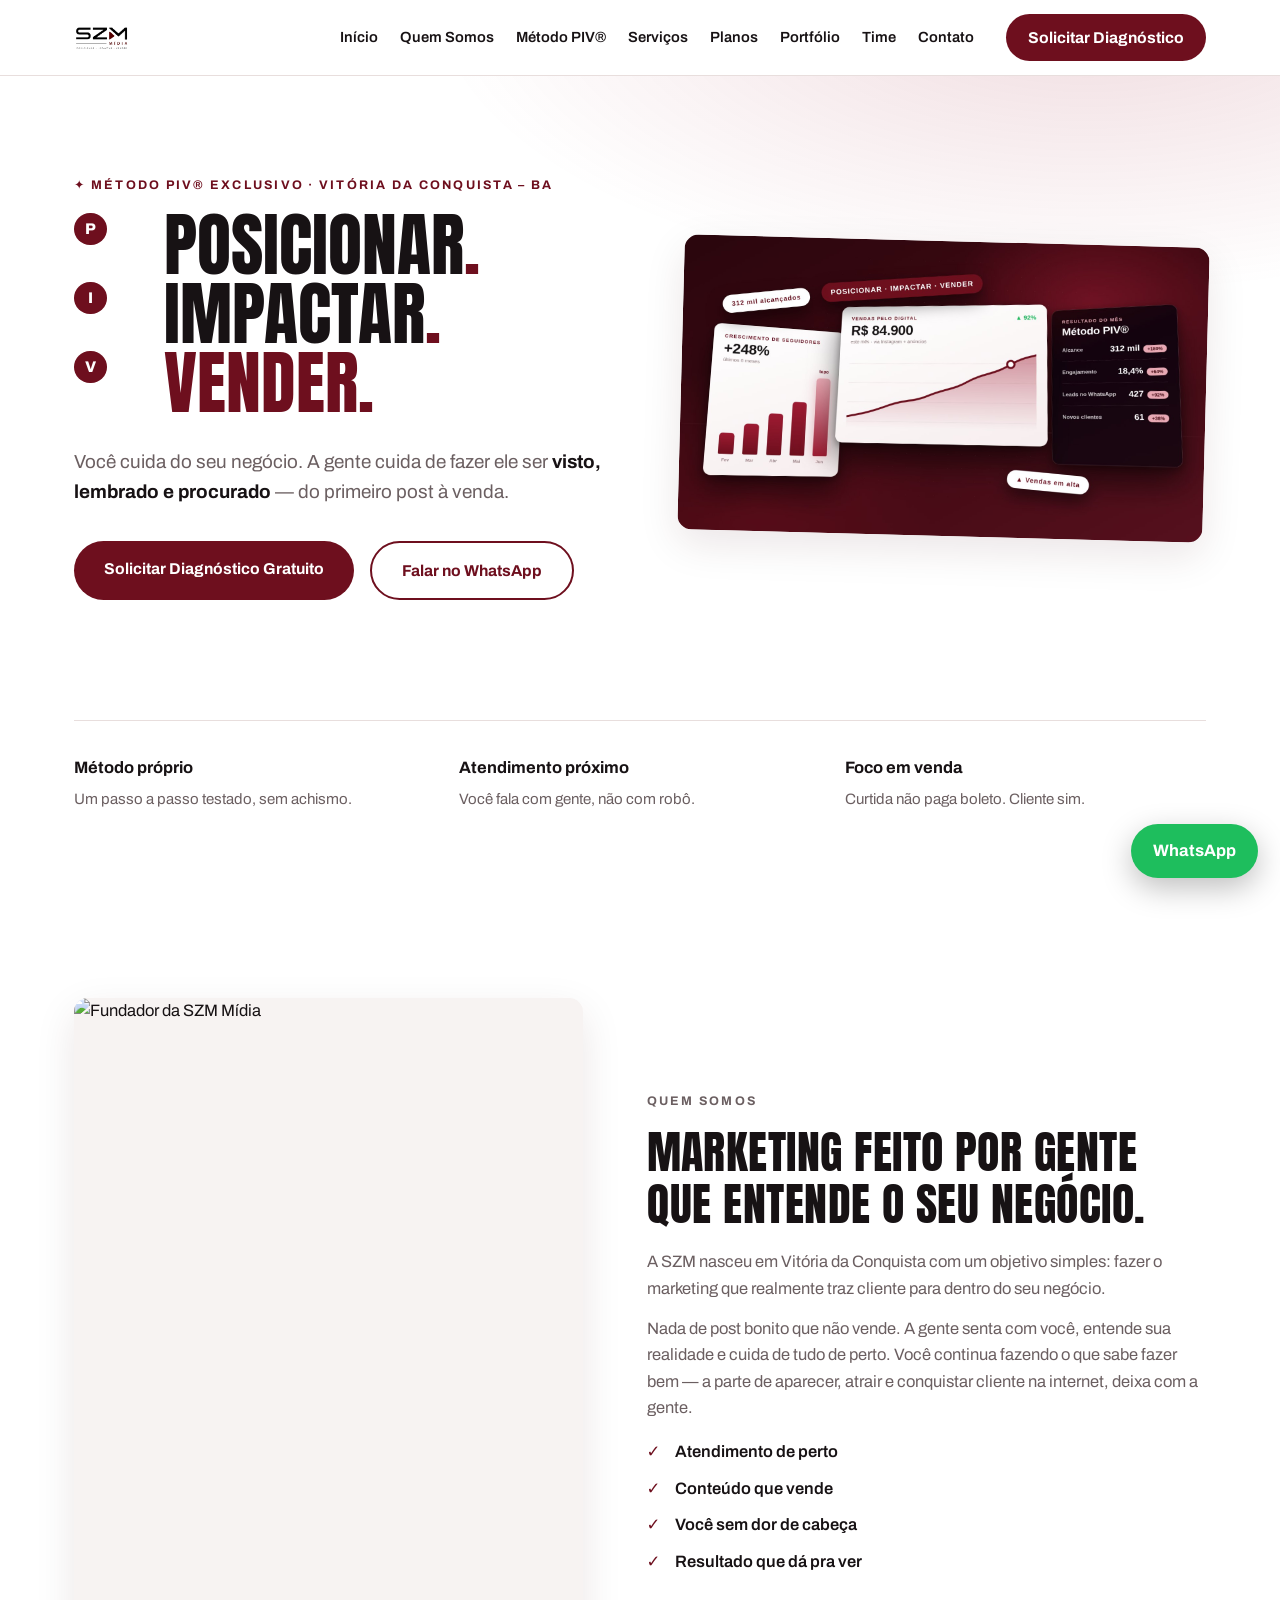
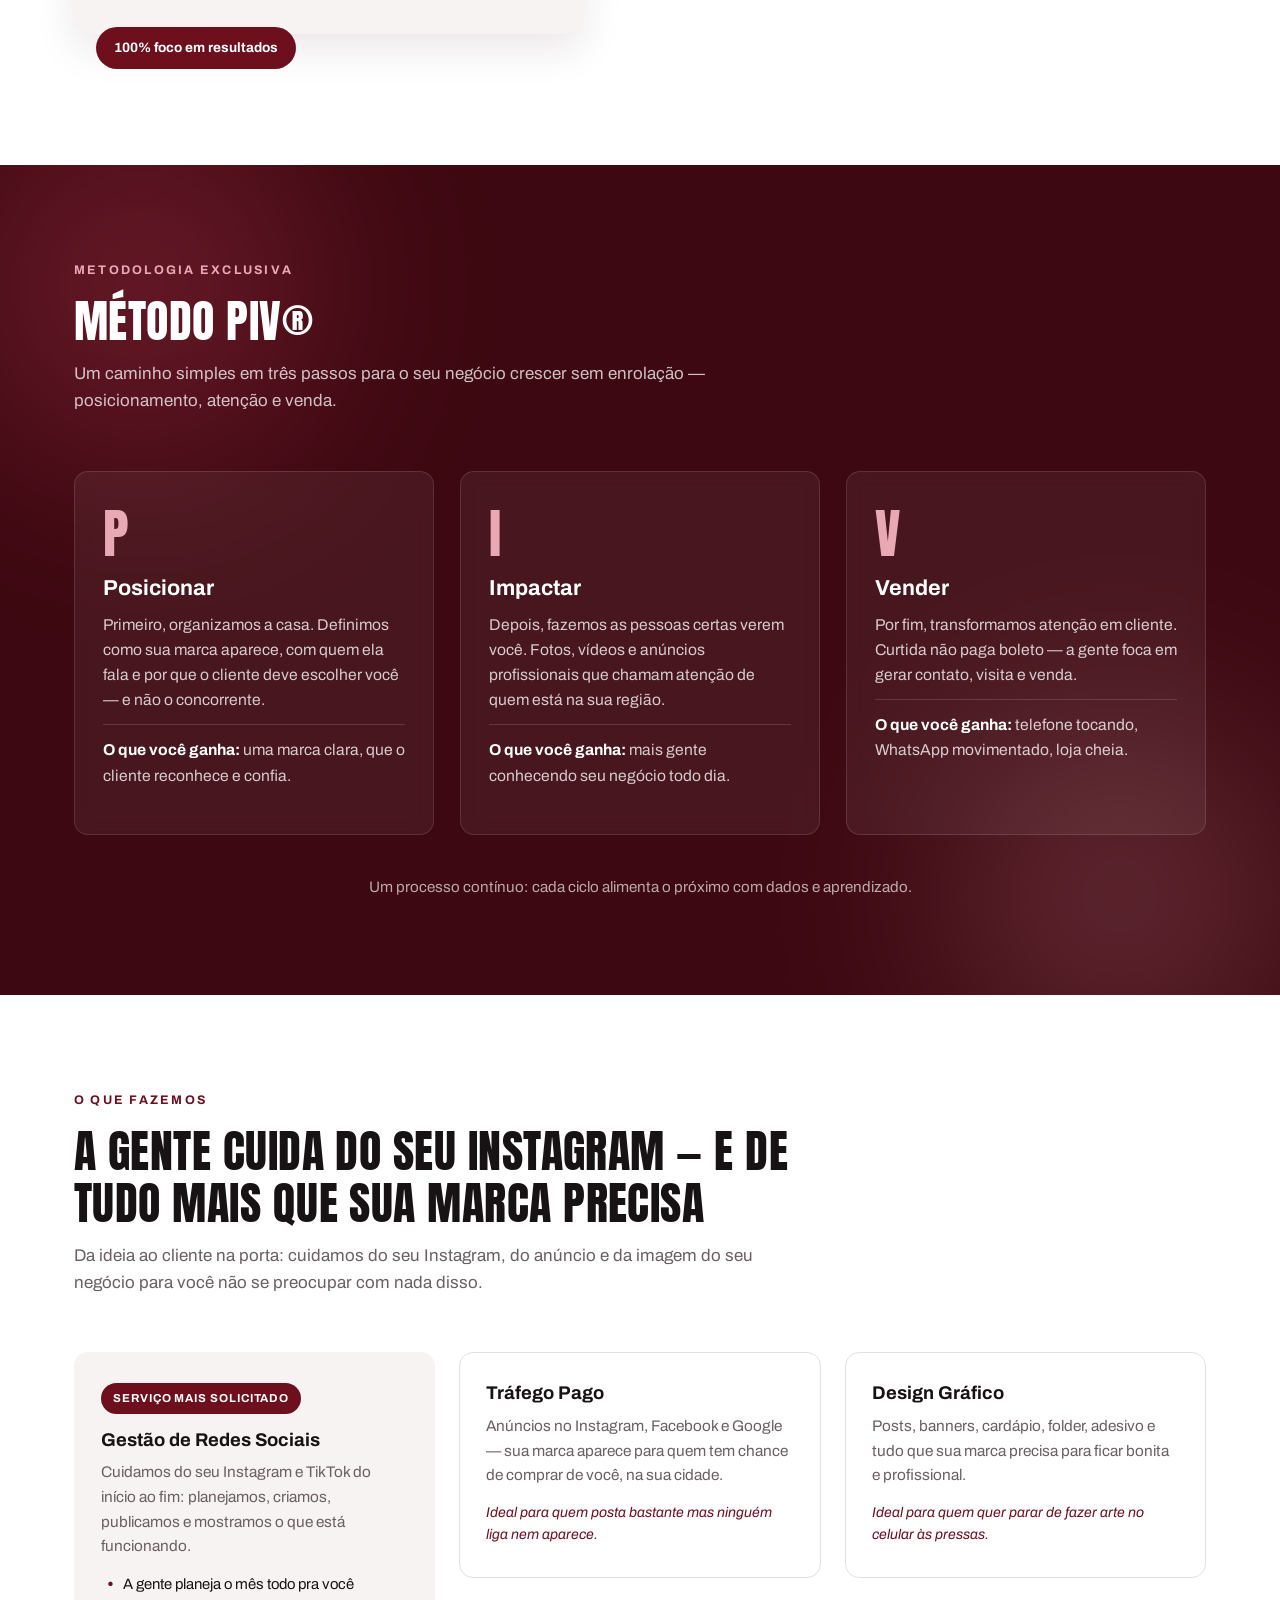
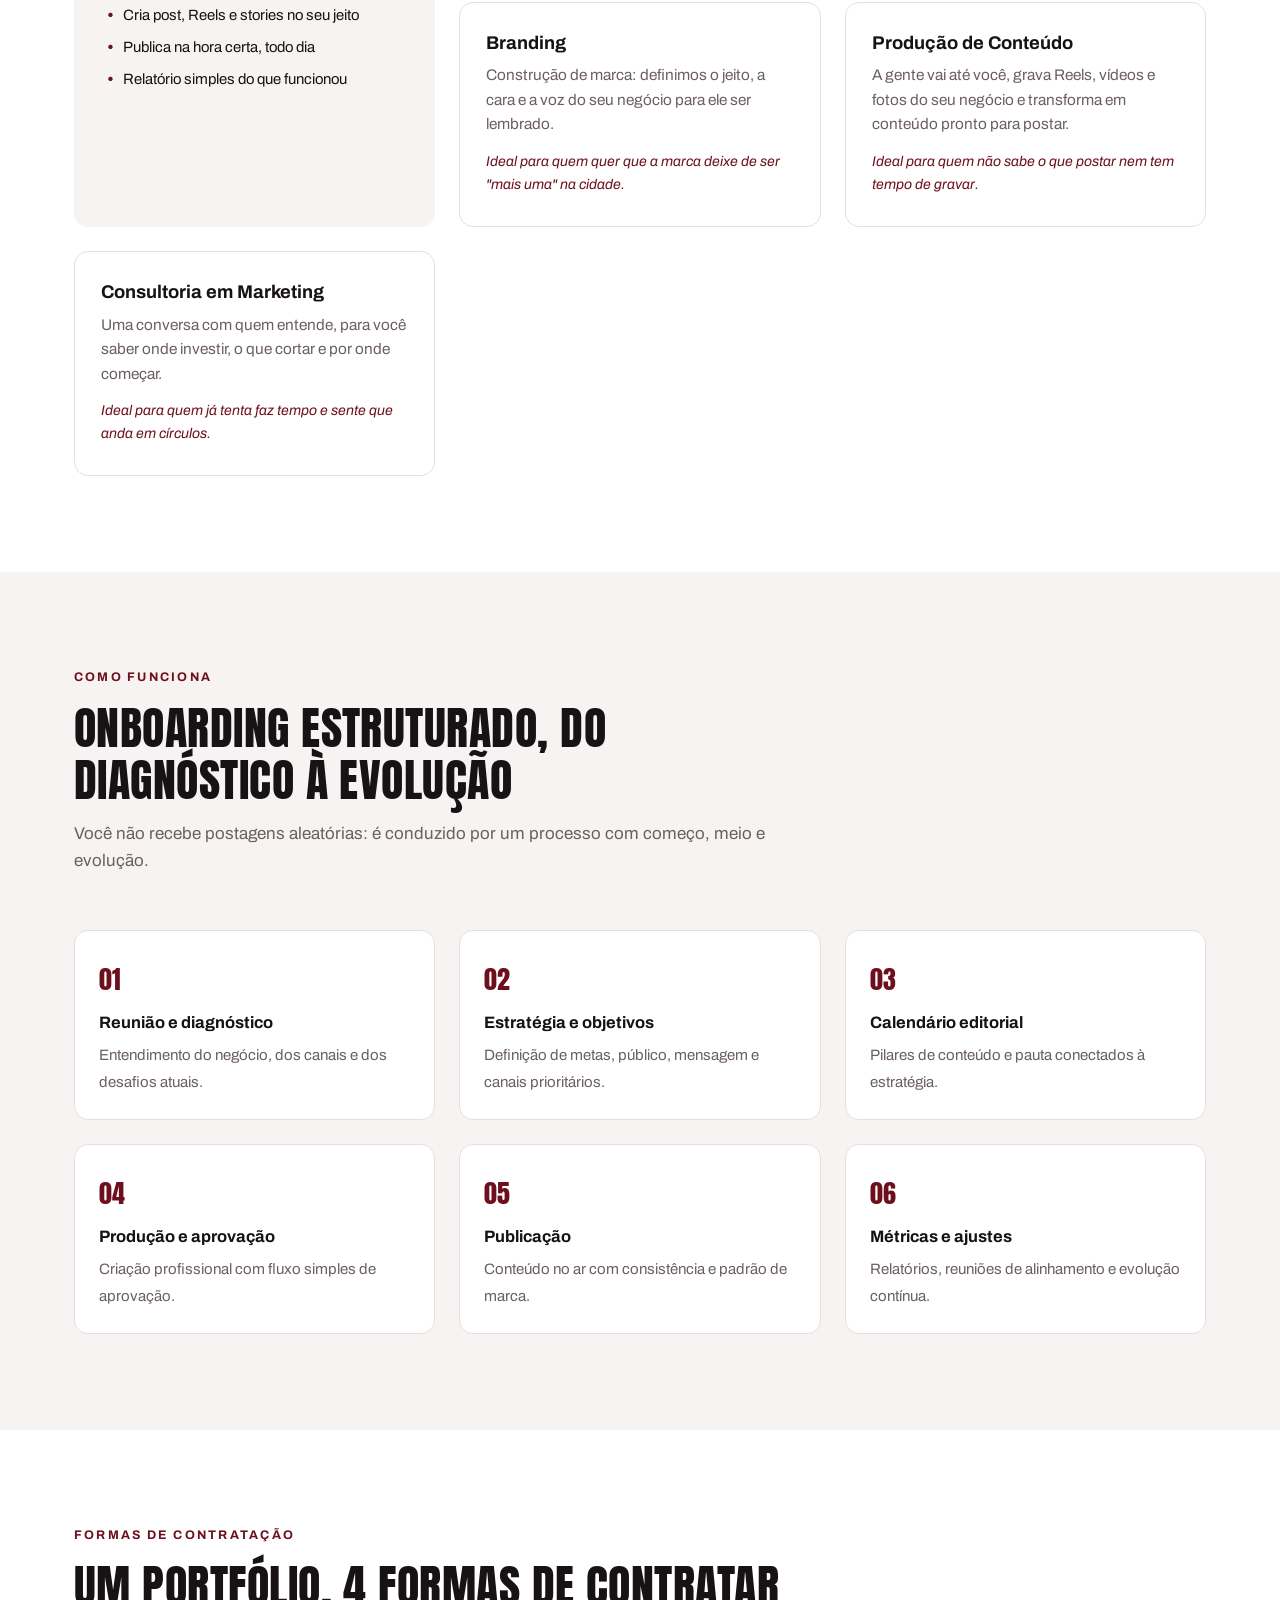
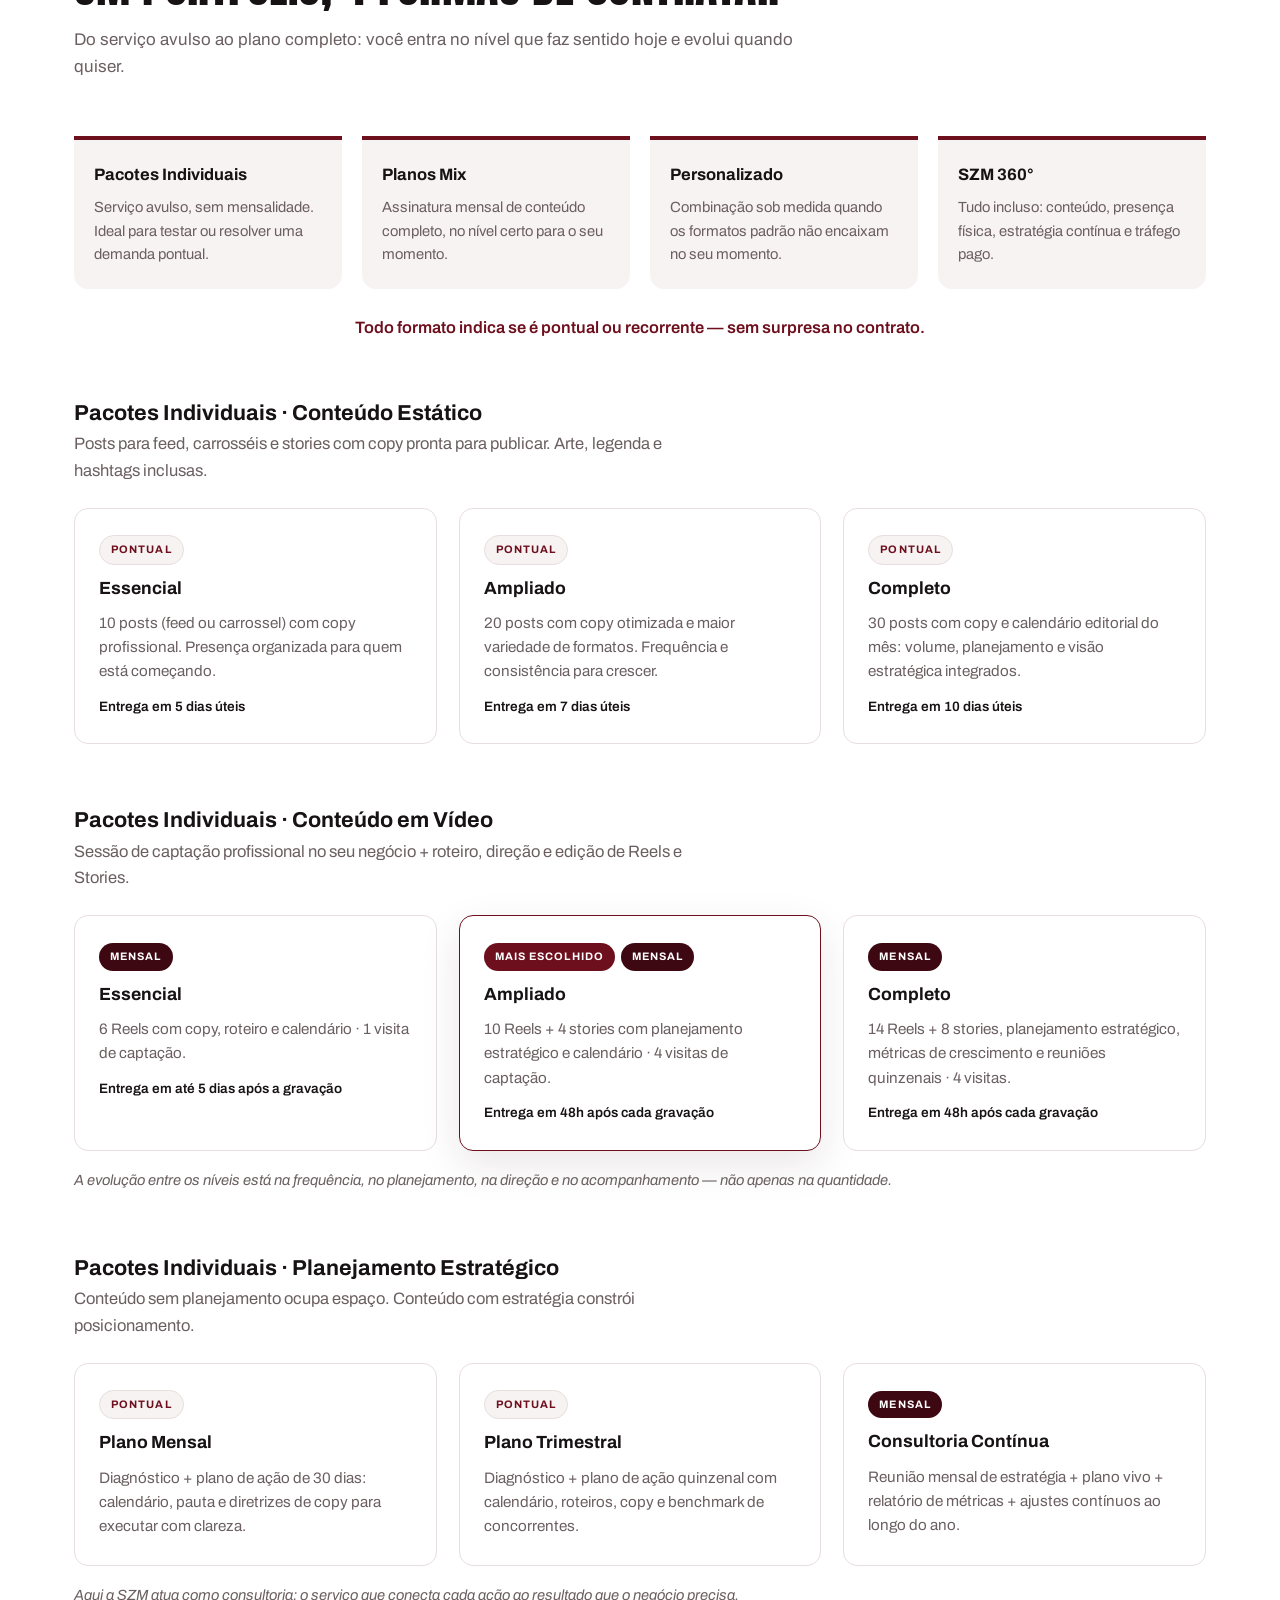
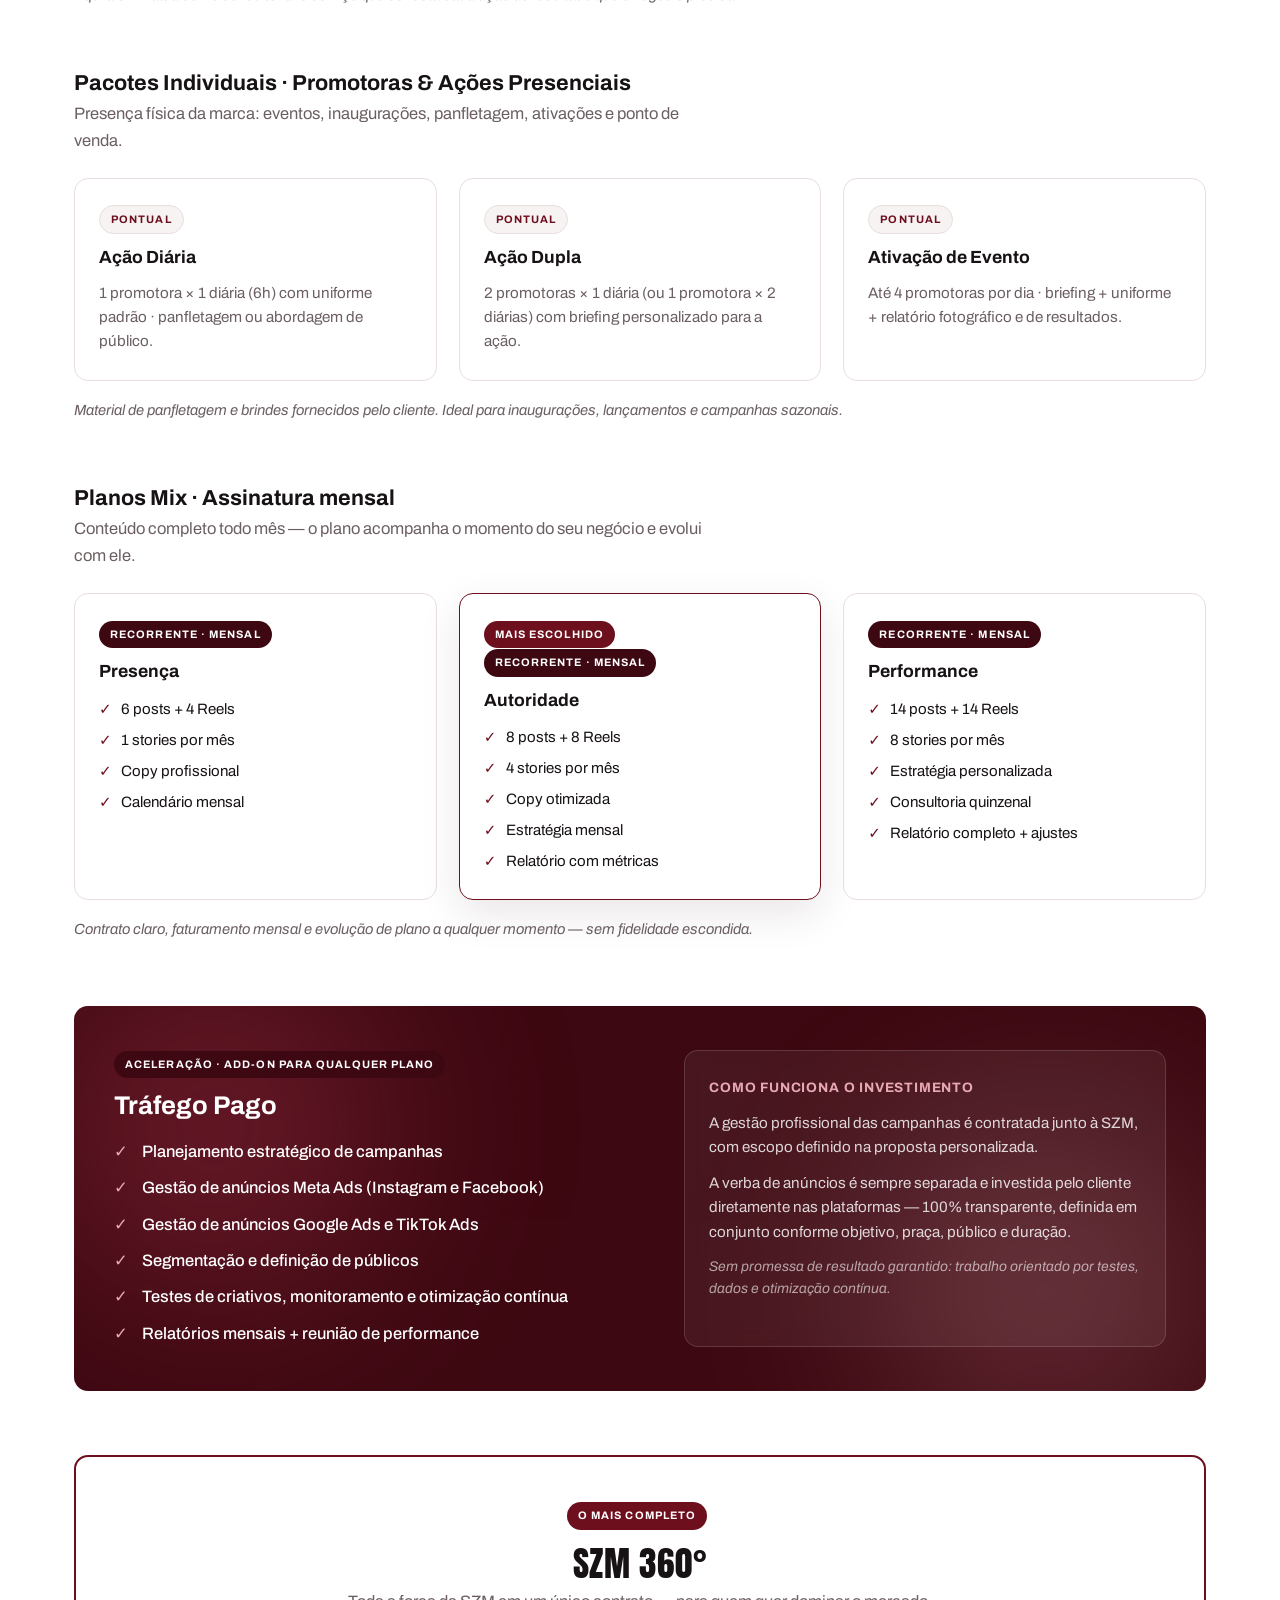
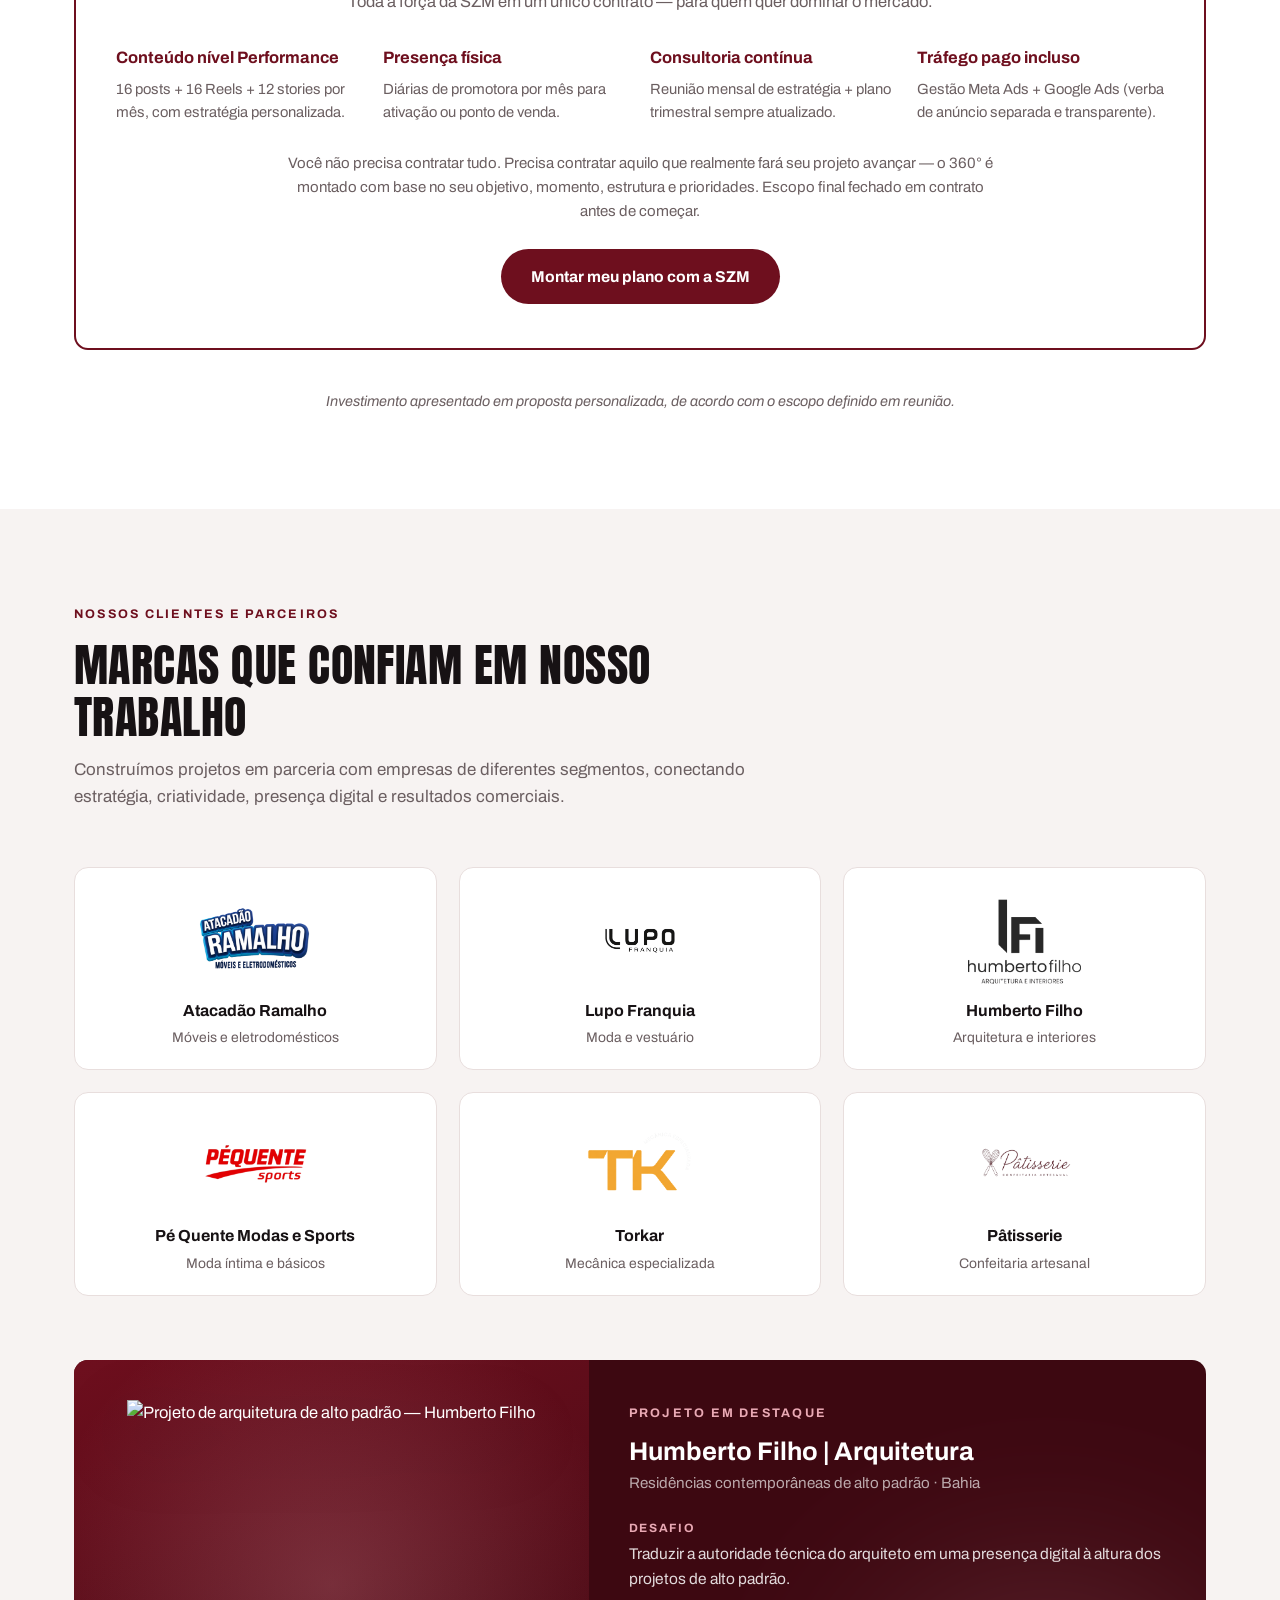
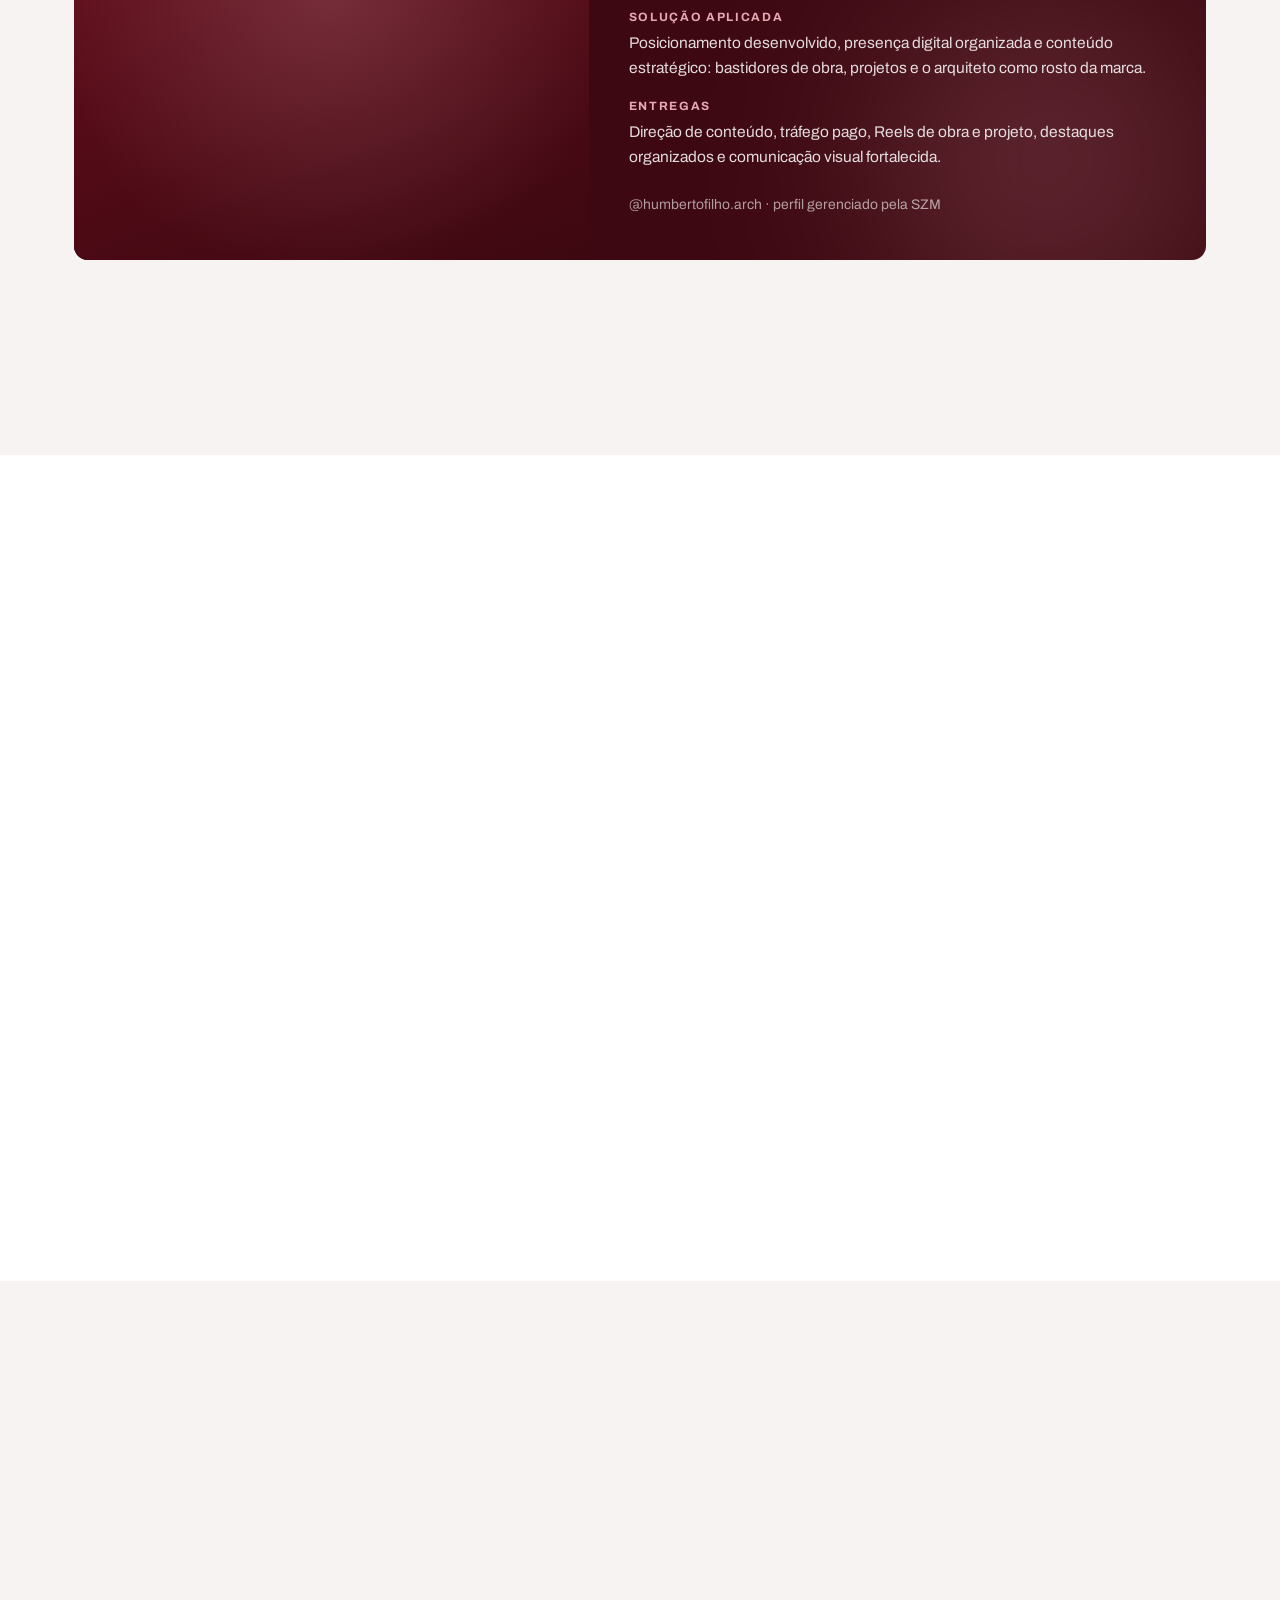
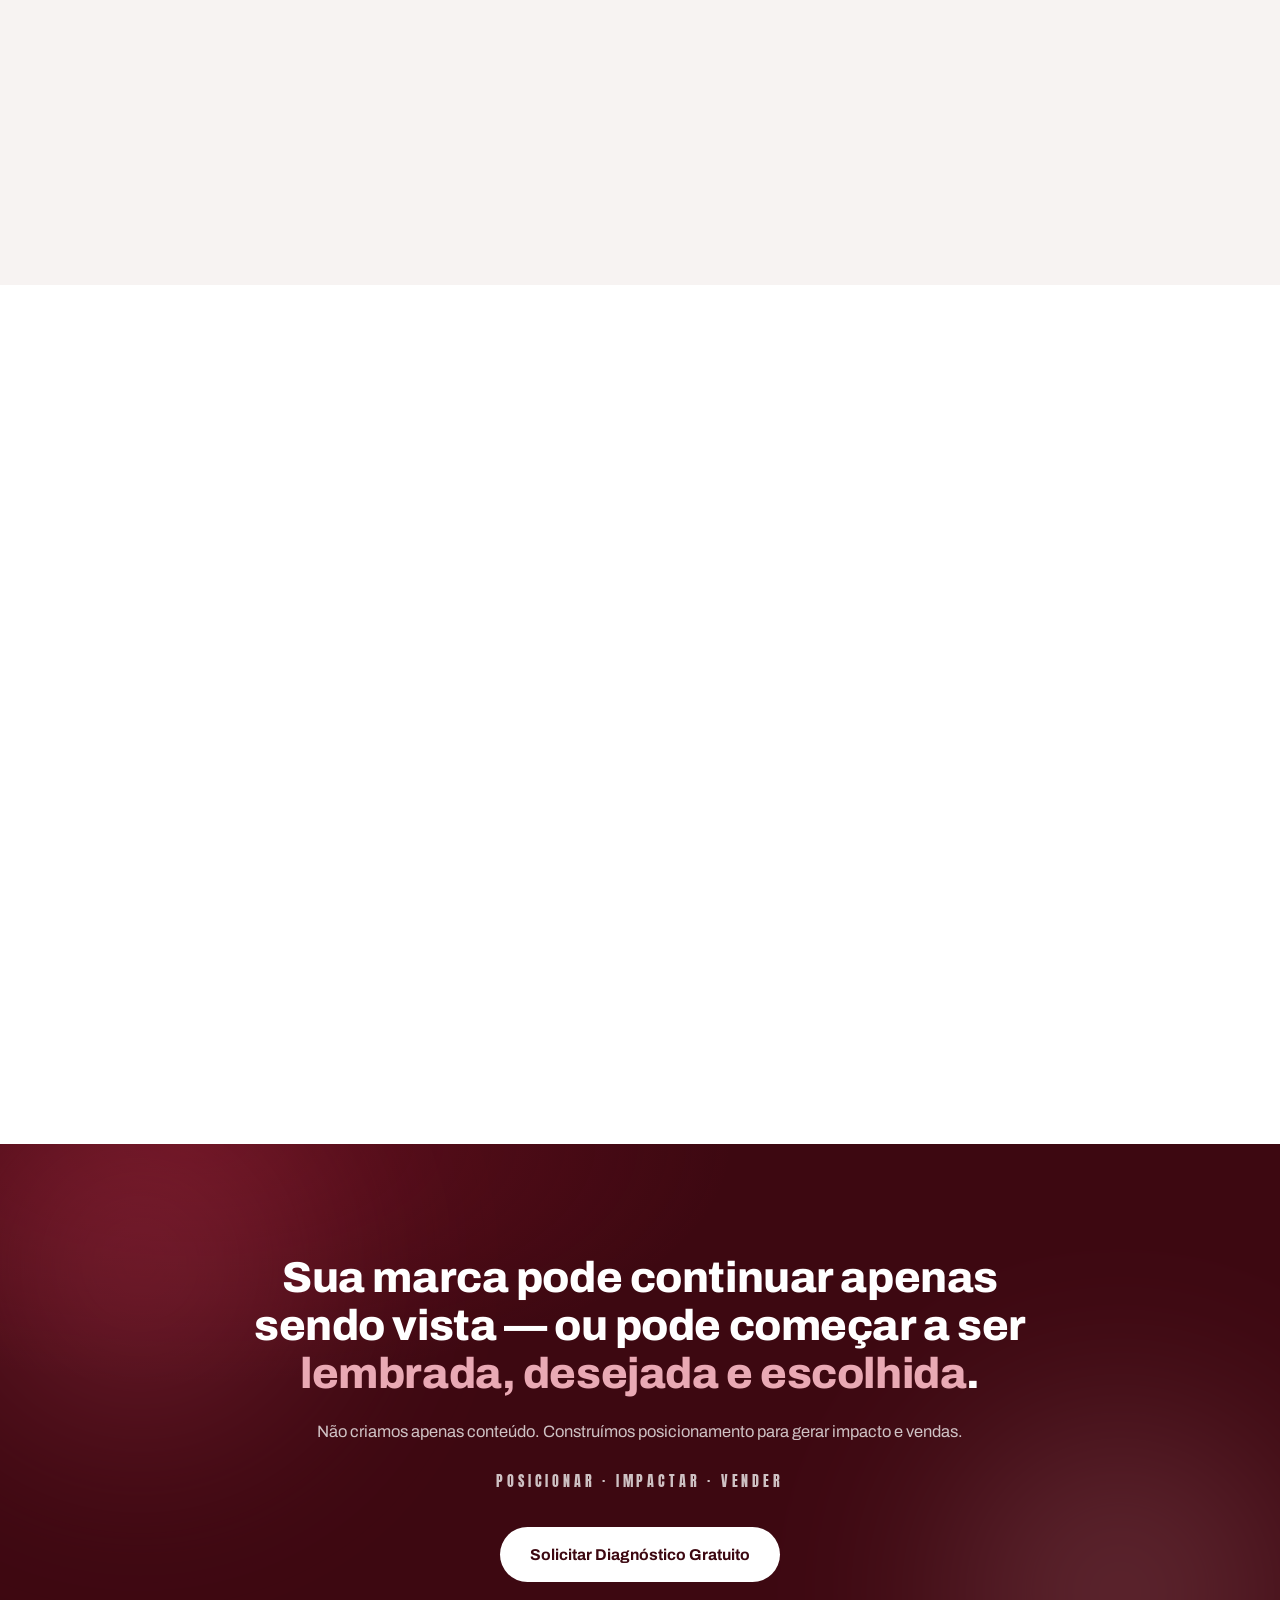
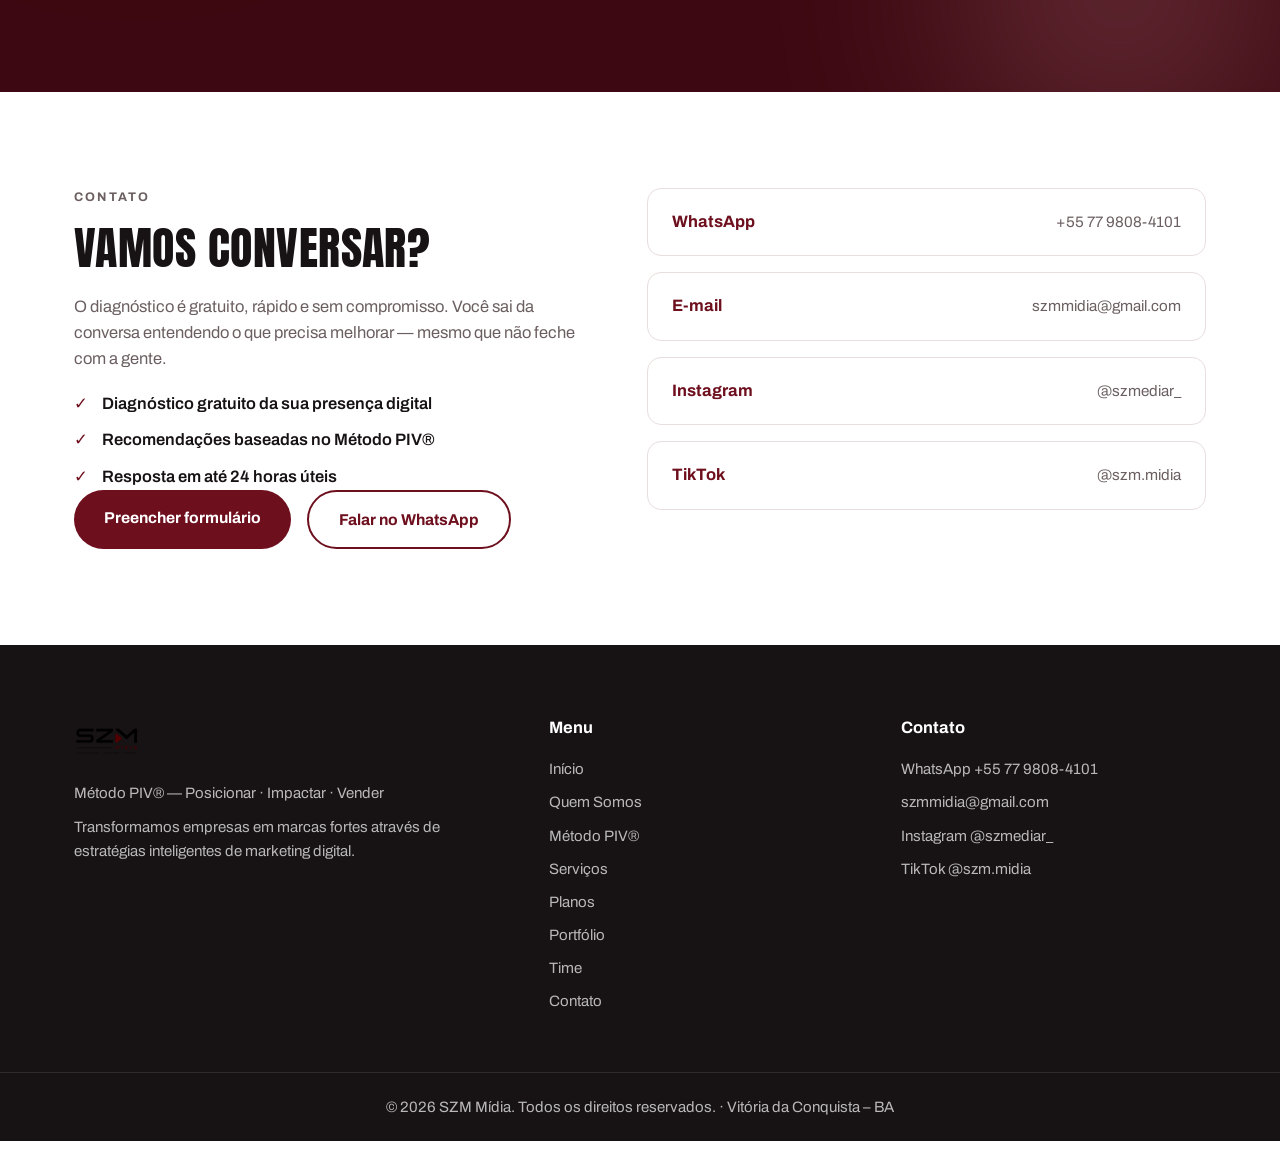
==== index.html @ 8afc0c12 "Add files via upload" ====
<!DOCTYPE html>
<html lang="pt-BR">
<head>
  <meta charset="UTF-8" />
  <meta name="viewport" content="width=device-width, initial-scale=1.0" />
  <title>SZM Mídia — Agência de Marketing Digital | Método PIV®</title>
  <meta name="description" content="Posicionamos sua marca, impactamos seu público e vendemos resultados com o exclusivo Método PIV®. Gestão de redes sociais, tráfego pago, branding e design em Vitória da Conquista – BA." />
  <link rel="preconnect" href="https://fonts.googleapis.com" />
  <link rel="preconnect" href="https://fonts.gstatic.com" crossorigin />
  <link href="https://fonts.googleapis.com/css2?family=Anton&family=Archivo:ital,wght@0,400;0,500;0,600;0,700;0,800;1,400&display=swap" rel="stylesheet" />
  <link rel="stylesheet" href="css/style.css" />
  <style>
    /* ===== Hero em duas colunas: texto à esquerda, painel à direita ===== */
    .hero__inner {
      display: grid;
      grid-template-columns: 1.05fr 1fr;
      gap: 56px;
      align-items: center;
    }
    .hero__title { font-size: clamp(2.6rem, 5.5vw, 4.6rem); }
    .hero__media {
      margin-top: 0;
      max-width: none;
      transform: rotate(1.5deg);
    }
    .hero__proofs { grid-column: 1 / -1; }

    @media (max-width: 900px) {
      .hero__inner { grid-template-columns: 1fr; gap: 36px; }
      .hero__media { transform: none; }
      .hero__title { font-size: clamp(2.6rem, 10vw, 4rem); }
    }
    /* ===== Case Humberto: mockup de celular inteiro, centralizado, com fundo da marca ===== */
    .case__media {
      background:
        radial-gradient(420px 420px at 50% 45%, rgba(233,169,180,0.22), transparent 70%),
        linear-gradient(160deg, #6E0F1E, #3D0811);
      display: grid;
      place-items: center;
      padding: 40px 24px;
      min-height: 0;
    }
    .case__media img {
      max-height: 520px;
      width: auto;
      max-width: 100%;
      object-fit: contain;
      filter: drop-shadow(0 24px 40px rgba(0,0,0,0.45));
    }
    @media (max-width: 760px) {
      .case__media img { max-height: 420px; }
    }

    /* ===== Cards de clientes: logo centralizado, segmento embaixo ===== */
    .client {
      display: block;
      background: var(--branco, #fff);
      border: 1px solid var(--borda, #E8DEDD);
      border-radius: var(--radius, 14px);
      padding: 26px 24px 20px;
      text-align: center;
    }
    .client__logo { height: 90px; display: grid; place-items: center; margin-bottom: 14px; }
    .client__logo img { max-height: 90px; max-width: 80%; object-fit: contain; width: auto; }
    .client h4 { font-size: 1rem; margin: 0 0 4px; font-weight: 700; }
    .client p { color: var(--cinza, #6B5F61); font-size: 0.87rem; margin: 0; }
    .client__mark {
      font-family: "Anton", sans-serif;
      background: var(--vinho, #6E0F1E);
      color: #fff;
      width: 64px; height: 64px;
      border-radius: 12px;
      display: grid;
      place-items: center;
      font-size: 1.3rem;
    }

    /* ===== Animação de luz atrás do vidro (seções escuras) ===== */
    .section--dark, .manifesto, .addon, .case {
      position: relative;
      overflow: hidden;
    }

    .section--dark::before, .manifesto::before, .addon::before, .case::before,
    .section--dark::after,  .manifesto::after,  .addon::after,  .case::after {
      content: "";
      position: absolute;
      width: 520px; height: 520px;
      border-radius: 50%;
      filter: blur(90px);
      opacity: 0.45;
      pointer-events: none;
      z-index: 0;
    }
    .section--dark::before, .manifesto::before, .addon::before, .case::before {
      background: radial-gradient(circle, #C2405A 0%, transparent 70%);
      top: -140px; left: -120px;
      animation: flutua1 8s ease-in-out infinite alternate;
    }
    .section--dark::after, .manifesto::after, .addon::after, .case::after {
      background: radial-gradient(circle, #E9A9B4 0%, transparent 70%);
      bottom: -160px; right: -100px;
      opacity: 0.28;
      animation: flutua2 12s ease-in-out infinite alternate;
    }

    @keyframes flutua1 {
      from { transform: translate(0, 0) scale(1); }
      to   { transform: translate(46vw, 240px) scale(1.25); }
    }
    @keyframes flutua2 {
      from { transform: translate(0, 0) scale(1.15); }
      to   { transform: translate(-44vw, -220px) scale(0.9); }
    }

    /* conteúdo sempre por cima da luz */
    .section--dark .container, .manifesto .container,
    .addon > *, .case > * {
      position: relative;
      z-index: 1;
    }

    /* o "vidro": os cards deixam a luz passar borrada por trás */
    .piv-card, .addon__how {
      background: rgba(255, 255, 255, 0.06);
      backdrop-filter: blur(10px);
      -webkit-backdrop-filter: blur(10px);
    }

    /* acessibilidade: sem animação para quem prefere menos movimento */
    @media (prefers-reduced-motion: reduce) {
      .section--dark::before, .manifesto::before, .addon::before, .case::before,
      .section--dark::after,  .manifesto::after,  .addon::after,  .case::after {
        animation: none;
      }
    }
  </style>
  <script>
    /* Se um logo não carregar, mostra as iniciais no quadrado bordô */
    function logoFallback(el, iniciais) {
      var span = document.createElement("span");
      span.className = "client__mark";
      span.textContent = iniciais;
      el.replaceWith(span);
    }
  </script>
</head>
<body>

  <!-- ============ NAV ============ -->
  <header class="nav" id="topo">
    <div class="nav__inner">
      <a href="#inicio" class="nav__logo">
        <img src="img/szm-logo.png" alt="SZM Mídia" class="nav__logo-img"
             data-remote="https://szmmidia-com-br.lovable.app/__l5e/assets-v1/bdfcc08a-516c-4b10-b05a-dc14441704e6/szm-logo.png"
             onerror="imgFallback(this,'text','SZMMÍDIA')" />
      </a>
      <nav class="nav__links" id="navLinks">
        <a href="#inicio">Início</a>
        <a href="#quem-somos">Quem Somos</a>
        <a href="#metodo-piv">Método PIV®</a>
        <a href="#servicos">Serviços</a>
        <a href="#planos">Planos</a>
        <a href="#portfolio">Portfólio</a>
        <a href="#time">Time</a>
        <a href="#contato">Contato</a>
      </nav>
      <a href="#contato" class="btn btn--solid nav__cta">Solicitar Diagnóstico</a>
      <button class="nav__burger" id="navBurger" aria-label="Abrir menu" aria-expanded="false">
        <span></span><span></span><span></span>
      </button>
    </div>
  </header>

  <!-- ============ HERO ============ -->
  <section class="hero" id="inicio">
    <div class="hero__inner">
      <div class="hero__text">
        <p class="eyebrow">✦ Método PIV® Exclusivo · Vitória da Conquista – BA</p>
        <h1 class="hero__title">
          <span class="hero__word" data-step="P">Posicionar<em>.</em></span>
          <span class="hero__word" data-step="I">Impactar<em>.</em></span>
          <span class="hero__word hero__word--fill" data-step="V">Vender<em>.</em></span>
        </h1>
        <p class="hero__lead">
          Você cuida do seu negócio. A gente cuida de fazer ele ser
          <strong>visto, lembrado e procurado</strong> — do primeiro post à venda.
        </p>
        <div class="hero__actions">
          <a class="btn btn--solid" href="#contato">Solicitar Diagnóstico Gratuito</a>
          <a class="btn btn--ghost" href="https://wa.me/557798084101?text=Ol%C3%A1!%20Quero%20falar%20com%20a%20SZM%20M%C3%ADdia." target="_blank" rel="noopener">Falar no WhatsApp</a>
        </div>
      </div>
      <div class="hero__media">
        <img src="img/hero-szm.jpg" alt="Painéis 3D com gráficos de crescimento e métricas de marketing digital"
             data-remote="https://szmmidia-com-br.lovable.app/assets/hero-szm-B70OTLDh.jpg"
             onerror="imgFallback(this,'card','PIV')" />
      </div>
      <ul class="hero__proofs">
        <li><strong>Método próprio</strong><span>Um passo a passo testado, sem achismo.</span></li>
        <li><strong>Atendimento próximo</strong><span>Você fala com gente, não com robô.</span></li>
        <li><strong>Foco em venda</strong><span>Curtida não paga boleto. Cliente sim.</span></li>
      </ul>
    </div>
  </section>
  <!-- ============ QUEM SOMOS ============ -->
  <section class="section" id="quem-somos">
    <div class="container split">
      <div class="split__media reveal">
        <div class="photo-frame">
          <img src="img/szm-ceo.jpg" alt="Fundador da SZM Mídia"
               data-remote="https://szmmidia-com-br.lovable.app/__l5e/assets-v1/ae8b2d23-76b7-4675-9b75-30bbaf74468a/szm-ceo.jpg"
               onerror="imgFallback(this,'card','SZM')" />
        </div>
        <div class="photo-frame__tag">100% foco em resultados</div>
      </div>
      <div class="split__text reveal">
        <p class="eyebrow">Quem Somos</p>
        <h2>Marketing feito por gente que entende o seu negócio.</h2>
        <p>A SZM nasceu em Vitória da Conquista com um objetivo simples: fazer o marketing que realmente traz cliente para dentro do seu negócio.</p>
        <p>Nada de post bonito que não vende. A gente senta com você, entende sua realidade e cuida de tudo de perto. Você continua fazendo o que sabe fazer bem — a parte de aparecer, atrair e conquistar cliente na internet, deixa com a gente.</p>
        <ul class="checklist">
          <li>Atendimento de perto</li>
          <li>Conteúdo que vende</li>
          <li>Você sem dor de cabeça</li>
          <li>Resultado que dá pra ver</li>
        </ul>
      </div>
    </div>
  </section>

  <!-- ============ MÉTODO PIV ============ -->
  <section class="section section--dark" id="metodo-piv">
    <div class="container">
      <div class="section__head reveal">
        <p class="eyebrow eyebrow--light">Metodologia exclusiva</p>
        <h2>Método PIV®</h2>
        <p class="section__sub">Um caminho simples em três passos para o seu negócio crescer sem enrolação — posicionamento, atenção e venda.</p>
      </div>
      <div class="piv-grid">
        <article class="piv-card reveal">
          <span class="piv-card__letter">P</span>
          <h3>Posicionar</h3>
          <p>Primeiro, organizamos a casa. Definimos como sua marca aparece, com quem ela fala e por que o cliente deve escolher você — e não o concorrente.</p>
          <p class="piv-card__gain"><strong>O que você ganha:</strong> uma marca clara, que o cliente reconhece e confia.</p>
        </article>
        <article class="piv-card reveal">
          <span class="piv-card__letter">I</span>
          <h3>Impactar</h3>
          <p>Depois, fazemos as pessoas certas verem você. Fotos, vídeos e anúncios profissionais que chamam atenção de quem está na sua região.</p>
          <p class="piv-card__gain"><strong>O que você ganha:</strong> mais gente conhecendo seu negócio todo dia.</p>
        </article>
        <article class="piv-card reveal">
          <span class="piv-card__letter">V</span>
          <h3>Vender</h3>
          <p>Por fim, transformamos atenção em cliente. Curtida não paga boleto — a gente foca em gerar contato, visita e venda.</p>
          <p class="piv-card__gain"><strong>O que você ganha:</strong> telefone tocando, WhatsApp movimentado, loja cheia.</p>
        </article>
      </div>
      <p class="piv-note reveal">Um processo contínuo: cada ciclo alimenta o próximo com dados e aprendizado.</p>
    </div>
  </section>

  <!-- ============ SERVIÇOS ============ -->
  <section class="section" id="servicos">
    <div class="container">
      <div class="section__head reveal">
        <p class="eyebrow">O que fazemos</p>
        <h2>A gente cuida do seu Instagram — e de tudo mais que sua marca precisa</h2>
        <p class="section__sub">Da ideia ao cliente na porta: cuidamos do seu Instagram, do anúncio e da imagem do seu negócio para você não se preocupar com nada disso.</p>
      </div>
      <div class="services-grid">
        <article class="service-card service-card--featured reveal">
          <span class="badge">Serviço mais solicitado</span>
          <h3>Gestão de Redes Sociais</h3>
          <p>Cuidamos do seu Instagram e TikTok do início ao fim: planejamos, criamos, publicamos e mostramos o que está funcionando.</p>
          <ul>
            <li>A gente planeja o mês todo pra você</li>
            <li>Cria post, Reels e stories no seu jeito</li>
            <li>Publica na hora certa, todo dia</li>
            <li>Relatório simples do que funcionou</li>
          </ul>
        </article>
        <article class="service-card reveal">
          <h3>Tráfego Pago</h3>
          <p>Anúncios no Instagram, Facebook e Google — sua marca aparece para quem tem chance de comprar de você, na sua cidade.</p>
          <p class="service-card__ideal">Ideal para quem posta bastante mas ninguém liga nem aparece.</p>
        </article>
        <article class="service-card reveal">
          <h3>Design Gráfico</h3>
          <p>Posts, banners, cardápio, folder, adesivo e tudo que sua marca precisa para ficar bonita e profissional.</p>
          <p class="service-card__ideal">Ideal para quem quer parar de fazer arte no celular às pressas.</p>
        </article>
        <article class="service-card reveal">
          <h3>Branding</h3>
          <p>Construção de marca: definimos o jeito, a cara e a voz do seu negócio para ele ser lembrado.</p>
          <p class="service-card__ideal">Ideal para quem quer que a marca deixe de ser "mais uma" na cidade.</p>
        </article>
        <article class="service-card reveal">
          <h3>Produção de Conteúdo</h3>
          <p>A gente vai até você, grava Reels, vídeos e fotos do seu negócio e transforma em conteúdo pronto para postar.</p>
          <p class="service-card__ideal">Ideal para quem não sabe o que postar nem tem tempo de gravar.</p>
        </article>
        <article class="service-card reveal">
          <h3>Consultoria em Marketing</h3>
          <p>Uma conversa com quem entende, para você saber onde investir, o que cortar e por onde começar.</p>
          <p class="service-card__ideal">Ideal para quem já tenta faz tempo e sente que anda em círculos.</p>
        </article>
      </div>
    </div>
  </section>

  <!-- ============ COMO FUNCIONA (6 ETAPAS) ============ -->
  <section class="section section--tint" id="como-funciona">
    <div class="container">
      <div class="section__head reveal">
        <p class="eyebrow">Como funciona</p>
        <h2>Onboarding estruturado, do diagnóstico à evolução</h2>
        <p class="section__sub">Você não recebe postagens aleatórias: é conduzido por um processo com começo, meio e evolução.</p>
      </div>
      <ol class="steps">
        <li class="reveal"><strong>Reunião e diagnóstico</strong><span>Entendimento do negócio, dos canais e dos desafios atuais.</span></li>
        <li class="reveal"><strong>Estratégia e objetivos</strong><span>Definição de metas, público, mensagem e canais prioritários.</span></li>
        <li class="reveal"><strong>Calendário editorial</strong><span>Pilares de conteúdo e pauta conectados à estratégia.</span></li>
        <li class="reveal"><strong>Produção e aprovação</strong><span>Criação profissional com fluxo simples de aprovação.</span></li>
        <li class="reveal"><strong>Publicação</strong><span>Conteúdo no ar com consistência e padrão de marca.</span></li>
        <li class="reveal"><strong>Métricas e ajustes</strong><span>Relatórios, reuniões de alinhamento e evolução contínua.</span></li>
      </ol>
    </div>
  </section>

  <!-- ============ PLANOS ============ -->
  <section class="section" id="planos">
    <div class="container">
      <div class="section__head reveal">
        <p class="eyebrow">Formas de contratação</p>
        <h2>Um portfólio, 4 formas de contratar</h2>
        <p class="section__sub">Do serviço avulso ao plano completo: você entra no nível que faz sentido hoje e evolui quando quiser.</p>
      </div>

      <div class="tiers reveal">
        <div class="tier"><h4>Pacotes Individuais</h4><p>Serviço avulso, sem mensalidade. Ideal para testar ou resolver uma demanda pontual.</p></div>
        <div class="tier"><h4>Planos Mix</h4><p>Assinatura mensal de conteúdo completo, no nível certo para o seu momento.</p></div>
        <div class="tier"><h4>Personalizado</h4><p>Combinação sob medida quando os formatos padrão não encaixam no seu momento.</p></div>
        <div class="tier"><h4>SZM 360°</h4><p>Tudo incluso: conteúdo, presença física, estratégia contínua e tráfego pago.</p></div>
      </div>
      <p class="transparency reveal">Todo formato indica se é pontual ou recorrente — sem surpresa no contrato.</p>

      <!-- Conteúdo Estático -->
      <div class="plan-group reveal">
        <h3>Pacotes Individuais · Conteúdo Estático</h3>
        <p class="plan-group__sub">Posts para feed, carrosséis e stories com copy pronta para publicar. Arte, legenda e hashtags inclusas.</p>
        <div class="plan-row">
          <article class="plan"><span class="tag tag--pontual">Pontual</span><h4>Essencial</h4><p>10 posts (feed ou carrossel) com copy profissional. Presença organizada para quem está começando.</p><p class="plan__meta">Entrega em 5 dias úteis</p></article>
          <article class="plan"><span class="tag tag--pontual">Pontual</span><h4>Ampliado</h4><p>20 posts com copy otimizada e maior variedade de formatos. Frequência e consistência para crescer.</p><p class="plan__meta">Entrega em 7 dias úteis</p></article>
          <article class="plan"><span class="tag tag--pontual">Pontual</span><h4>Completo</h4><p>30 posts com copy e calendário editorial do mês: volume, planejamento e visão estratégica integrados.</p><p class="plan__meta">Entrega em 10 dias úteis</p></article>
        </div>
      </div>

      <!-- Conteúdo em Vídeo -->
      <div class="plan-group reveal">
        <h3>Pacotes Individuais · Conteúdo em Vídeo</h3>
        <p class="plan-group__sub">Sessão de captação profissional no seu negócio + roteiro, direção e edição de Reels e Stories.</p>
        <div class="plan-row">
          <article class="plan"><span class="tag tag--mensal">Mensal</span><h4>Essencial</h4><p>6 Reels com copy, roteiro e calendário · 1 visita de captação.</p><p class="plan__meta">Entrega em até 5 dias após a gravação</p></article>
          <article class="plan plan--highlight"><span class="tag tag--best">Mais escolhido</span><span class="tag tag--mensal">Mensal</span><h4>Ampliado</h4><p>10 Reels + 4 stories com planejamento estratégico e calendário · 4 visitas de captação.</p><p class="plan__meta">Entrega em 48h após cada gravação</p></article>
          <article class="plan"><span class="tag tag--mensal">Mensal</span><h4>Completo</h4><p>14 Reels + 8 stories, planejamento estratégico, métricas de crescimento e reuniões quinzenais · 4 visitas.</p><p class="plan__meta">Entrega em 48h após cada gravação</p></article>
        </div>
        <p class="plan-group__note">A evolução entre os níveis está na frequência, no planejamento, na direção e no acompanhamento — não apenas na quantidade.</p>
      </div>

      <!-- Planejamento Estratégico -->
      <div class="plan-group reveal">
        <h3>Pacotes Individuais · Planejamento Estratégico</h3>
        <p class="plan-group__sub">Conteúdo sem planejamento ocupa espaço. Conteúdo com estratégia constrói posicionamento.</p>
        <div class="plan-row">
          <article class="plan"><span class="tag tag--pontual">Pontual</span><h4>Plano Mensal</h4><p>Diagnóstico + plano de ação de 30 dias: calendário, pauta e diretrizes de copy para executar com clareza.</p></article>
          <article class="plan"><span class="tag tag--pontual">Pontual</span><h4>Plano Trimestral</h4><p>Diagnóstico + plano de ação quinzenal com calendário, roteiros, copy e benchmark de concorrentes.</p></article>
          <article class="plan"><span class="tag tag--mensal">Mensal</span><h4>Consultoria Contínua</h4><p>Reunião mensal de estratégia + plano vivo + relatório de métricas + ajustes contínuos ao longo do ano.</p></article>
        </div>
        <p class="plan-group__note">Aqui a SZM atua como consultoria: o serviço que conecta cada ação ao resultado que o negócio precisa.</p>
      </div>

      <!-- Promotoras -->
      <div class="plan-group reveal">
        <h3>Pacotes Individuais · Promotoras &amp; Ações Presenciais</h3>
        <p class="plan-group__sub">Presença física da marca: eventos, inaugurações, panfletagem, ativações e ponto de venda.</p>
        <div class="plan-row">
          <article class="plan"><span class="tag tag--pontual">Pontual</span><h4>Ação Diária</h4><p>1 promotora × 1 diária (6h) com uniforme padrão · panfletagem ou abordagem de público.</p></article>
          <article class="plan"><span class="tag tag--pontual">Pontual</span><h4>Ação Dupla</h4><p>2 promotoras × 1 diária (ou 1 promotora × 2 diárias) com briefing personalizado para a ação.</p></article>
          <article class="plan"><span class="tag tag--pontual">Pontual</span><h4>Ativação de Evento</h4><p>Até 4 promotoras por dia · briefing + uniforme + relatório fotográfico e de resultados.</p></article>
        </div>
        <p class="plan-group__note">Material de panfletagem e brindes fornecidos pelo cliente. Ideal para inaugurações, lançamentos e campanhas sazonais.</p>
      </div>

      <!-- Planos Mix -->
      <div class="plan-group reveal">
        <h3>Planos Mix · Assinatura mensal</h3>
        <p class="plan-group__sub">Conteúdo completo todo mês — o plano acompanha o momento do seu negócio e evolui com ele.</p>
        <div class="plan-row">
          <article class="plan"><span class="tag tag--mensal">Recorrente · Mensal</span><h4>Presença</h4>
            <ul><li>6 posts + 4 Reels</li><li>1 stories por mês</li><li>Copy profissional</li><li>Calendário mensal</li></ul>
          </article>
          <article class="plan plan--highlight"><span class="tag tag--best">Mais escolhido</span><span class="tag tag--mensal">Recorrente · Mensal</span><h4>Autoridade</h4>
            <ul><li>8 posts + 8 Reels</li><li>4 stories por mês</li><li>Copy otimizada</li><li>Estratégia mensal</li><li>Relatório com métricas</li></ul>
          </article>
          <article class="plan"><span class="tag tag--mensal">Recorrente · Mensal</span><h4>Performance</h4>
            <ul><li>14 posts + 14 Reels</li><li>8 stories por mês</li><li>Estratégia personalizada</li><li>Consultoria quinzenal</li><li>Relatório completo + ajustes</li></ul>
          </article>
        </div>
        <p class="plan-group__note">Contrato claro, faturamento mensal e evolução de plano a qualquer momento — sem fidelidade escondida.</p>
      </div>

      <!-- Tráfego Pago add-on -->
      <div class="addon reveal">
        <div class="addon__info">
          <span class="tag tag--mensal">Aceleração · Add-on para qualquer plano</span>
          <h3>Tráfego Pago</h3>
          <ul class="checklist checklist--light">
            <li>Planejamento estratégico de campanhas</li>
            <li>Gestão de anúncios Meta Ads (Instagram e Facebook)</li>
            <li>Gestão de anúncios Google Ads e TikTok Ads</li>
            <li>Segmentação e definição de públicos</li>
            <li>Testes de criativos, monitoramento e otimização contínua</li>
            <li>Relatórios mensais + reunião de performance</li>
          </ul>
        </div>
        <div class="addon__how">
          <h4>Como funciona o investimento</h4>
          <p>A gestão profissional das campanhas é contratada junto à SZM, com escopo definido na proposta personalizada.</p>
          <p>A verba de anúncios é sempre separada e investida pelo cliente diretamente nas plataformas — 100% transparente, definida em conjunto conforme objetivo, praça, público e duração.</p>
          <p class="addon__note">Sem promessa de resultado garantido: trabalho orientado por testes, dados e otimização contínua.</p>
        </div>
      </div>

      <!-- SZM 360 -->
      <div class="full360 reveal">
        <span class="tag tag--best">O mais completo</span>
        <h3>SZM 360°</h3>
        <p class="full360__sub">Toda a força da SZM em um único contrato — para quem quer dominar o mercado.</p>
        <div class="full360__grid">
          <div><h4>Conteúdo nível Performance</h4><p>16 posts + 16 Reels + 12 stories por mês, com estratégia personalizada.</p></div>
          <div><h4>Presença física</h4><p>Diárias de promotora por mês para ativação ou ponto de venda.</p></div>
          <div><h4>Consultoria contínua</h4><p>Reunião mensal de estratégia + plano trimestral sempre atualizado.</p></div>
          <div><h4>Tráfego pago incluso</h4><p>Gestão Meta Ads + Google Ads (verba de anúncio separada e transparente).</p></div>
        </div>
        <p class="full360__note">Você não precisa contratar tudo. Precisa contratar aquilo que realmente fará seu projeto avançar — o 360° é montado com base no seu objetivo, momento, estrutura e prioridades. Escopo final fechado em contrato antes de começar.</p>
        <a class="btn btn--solid" href="https://wa.me/557798084101?text=Ol%C3%A1!%20Quero%20montar%20meu%20plano%20com%20a%20SZM." target="_blank" rel="noopener">Montar meu plano com a SZM</a>
      </div>

      <p class="investment-note reveal">Investimento apresentado em proposta personalizada, de acordo com o escopo definido em reunião.</p>
    </div>
  </section>

  <!-- ============ PORTFÓLIO / CLIENTES ============ -->
  <section class="section section--tint" id="portfolio">
    <div class="container">
      <div class="section__head reveal">
        <p class="eyebrow">Nossos clientes e parceiros</p>
        <h2>Marcas que confiam em nosso trabalho</h2>
        <p class="section__sub">Construímos projetos em parceria com empresas de diferentes segmentos, conectando estratégia, criatividade, presença digital e resultados comerciais.</p>
      </div>
      <div class="clients-grid">
        <div class="client reveal"><div class="client__logo"><img src="img/atacadao.png" alt="Atacadão Ramalho" onerror="logoFallback(this,'AR')" /></div><h4>Atacadão Ramalho</h4><p>Móveis e eletrodomésticos</p></div>
        <div class="client reveal"><div class="client__logo"><img src="img/lupo.png" alt="Lupo Franquia" onerror="logoFallback(this,'LP')" /></div><h4>Lupo Franquia</h4><p>Moda e vestuário</p></div>
        <div class="client reveal"><div class="client__logo"><img src="img/case-humberto.png" alt="Humberto Filho" onerror="logoFallback(this,'HF')" /></div><h4>Humberto Filho</h4><p>Arquitetura e interiores</p></div>
        <div class="client reveal"><div class="client__logo"><img src="img/paquente.png" alt="Pé Quente Modas e Sports" onerror="logoFallback(this,'PQ')" /></div><h4>Pé Quente Modas e Sports</h4><p>Moda íntima e básicos</p></div>
        <div class="client reveal"><div class="client__logo"><img src="img/torkar.png" alt="Torkar" onerror="logoFallback(this,'TK')" /></div><h4>Torkar</h4><p>Mecânica especializada</p></div>
        <div class="client reveal"><div class="client__logo"><img src="img/pattisserie.png" alt="Pâtisserie" onerror="logoFallback(this,'PT')" /></div><h4>Pâtisserie</h4><p>Confeitaria artesanal</p></div>
      </div>

      <!-- Case em destaque -->
      <article class="case reveal">
        <div class="case__media">
          <img src="img/mockuphmbrt.png" alt="Projeto de arquitetura de alto padrão — Humberto Filho" onerror="imgFallback(this,'card','HF')" />
        </div>
        <div class="case__body">
          <p class="eyebrow eyebrow--light">Projeto em destaque</p>
          <h3>Humberto Filho | Arquitetura</h3>
          <p class="case__sub">Residências contemporâneas de alto padrão · Bahia</p>
          <dl>
            <dt>Desafio</dt>
            <dd>Traduzir a autoridade técnica do arquiteto em uma presença digital à altura dos projetos de alto padrão.</dd>
            <dt>Solução aplicada</dt>
            <dd>Posicionamento desenvolvido, presença digital organizada e conteúdo estratégico: bastidores de obra, projetos e o arquiteto como rosto da marca.</dd>
            <dt>Entregas</dt>
            <dd>Direção de conteúdo, tráfego pago, Reels de obra e projeto, destaques organizados e comunicação visual fortalecida.</dd>
          </dl>
          <p class="case__handle">@humbertofilho.arch · perfil gerenciado pela SZM</p>
        </div>
      </article>

      <div class="center reveal">
        <a class="btn btn--ghost" href="https://instagram.com/humbertofilho.arch" target="_blank" rel="noopener">Ver mais no Instagram</a>
      </div>
    </div>
  </section>

  <!-- ============ TIME ============ -->
  <section class="section" id="time">
    <div class="container">
      <div class="section__head reveal">
        <p class="eyebrow">Nosso time</p>
        <h2>Estratégia, criatividade, conteúdo e performance</h2>
      </div>
      <div class="team-grid">
        <article class="member reveal">
          <div class="member__photo"><img src="img/otavio.png" alt="Otávio Souza" onerror="imgFallback(this,'avatar','OS')" /></div>
          <h4>Otávio Souza</h4>
          <p class="member__role">Diretor de Conteúdo e Operações Digitais</p>
          <p>Transforma estratégia em conteúdo relevante, autêntico e preparado para gerar conexão.</p>
        </article>
        <article class="member reveal">
          <div class="member__photo"><img src="img/eduardo.png" alt="Eduardo Alves" onerror="imgFallback(this,'avatar','EA')" /></div>
          <h4>Eduardo Alves</h4>
          <p class="member__role">Diretor de Criação e Design Estratégico</p>
          <p>Transforma ideias em identidades visuais que aumentam a percepção de valor das marcas.</p>
        </article>
        <article class="member reveal">
          <div class="member__photo"><img src="img/felipe.png" alt="Fhelype Carvalho" onerror="imgFallback(this,'avatar','FC')" /></div>
          <h4>Fhelype Carvalho</h4>
          <p class="member__role">Head de Performance e Tráfego Pago</p>
          <p>Transforma investimento em mídia em campanhas mensuráveis e orientadas a negócio.</p>
        </article>
                <article class="member reveal">
          <div class="member__photo"><img src="img/tales.png" alt="Taales Marques" onerror="imgFallback(this,'avatar','FC')" /></div>
          <h4>Tales Marques</h4>
          <p class="member__role">Diretor de Produção Audiovisual e Conteúdo</p>
          <p>Transforma ideias em vídeos dinâmicos e estratégicos, captando imagens que geram conexão, impacto e fortalecem a presença das marcas.</p>
        </article>
      </div>
      <p class="team-note reveal">Cada projeto é conduzido por profissionais com responsabilidades específicas e um único objetivo: uma presença de marca mais forte e preparada para gerar oportunidades.</p>
    </div>
  </section>

  <!-- ============ DEPOIMENTOS ============ -->
  <section class="section section--tint" id="depoimentos">
    <div class="container">
      <div class="section__head reveal">
        <p class="eyebrow">Depoimentos</p>
        <h2>O que nossos clientes dizem</h2>
      </div>
      <div class="quotes">
        <blockquote class="reveal">
          <p>"A SZM Mídia transformou completamente a presença digital da nossa empresa. Com o Método PIV®, conseguimos posicionar nossa marca, atrair mais clientes e aumentar significativamente nossos resultados."</p>
          <footer><span class="avatar">N</span>Naisson Santana · Atacadão Ramalho</footer>
        </blockquote>
        <blockquote class="reveal">
          <p>"O atendimento é excelente e o planejamento faz toda a diferença. A equipe entende o negócio, cria estratégias eficientes e entrega um trabalho profissional do início ao fim."</p>
          <footer><span class="avatar">D</span>Danilo · Grupo Pé Quente</footer>
        </blockquote>
        <blockquote class="reveal">
          <p>"Depois que começamos a trabalhar com a SZM Mídia, nossa empresa ganhou mais visibilidade e credibilidade. O Método PIV® realmente gera impacto e traz resultados."</p>
          <footer><span class="avatar">E</span>Efraim · Real Espetinho</footer>
        </blockquote>
      </div>
    </div>
  </section>

  <!-- ============ FAQ ============ -->
  <section class="section" id="faq">
    <div class="container container--narrow">
      <div class="section__head reveal">
        <p class="eyebrow">Ainda tem dúvida?</p>
        <h2>Aquilo que todo dono de negócio pergunta antes de começar</h2>
      </div>
      <div class="faq reveal">
        <details><summary>Marketing digital funciona para negócio pequeno?</summary><p>Funciona — e muito. A maioria dos nossos clientes é de negócio local (restaurante, farmácia, loja, salão, prestador de serviço). Com estratégia certa, dá pra aparecer justamente para quem está na sua cidade e tem chance real de comprar de você.</p></details>
        <details><summary>Em quanto tempo eu vejo resultado?</summary><p>Depende do serviço. Anúncio pago costuma trazer contato já nas primeiras semanas. Construir marca e conteúdo forte leva um pouco mais — geralmente entre 2 e 3 meses você já sente diferença no movimento e no reconhecimento.</p></details>
        <details><summary>Preciso aparecer nos vídeos?</summary><p>Não é obrigatório. Se você gosta e se sente à vontade, ajuda bastante. Se não, a gente adapta: usa produto, ambiente, equipe, bastidor e outras ideias que funcionam igual — o importante é o conteúdo, não o rosto.</p></details>
        <details><summary>Tem fidelidade ou contrato longo?</summary><p>A gente trabalha com contratos mensais e sem multa de saída. A ideia é que você fique com a gente porque está gostando do resultado, não porque assinou papel.</p></details>
        <details><summary>Como funciona o Método PIV®?</summary><p>É o nosso passo a passo em três etapas: Posicionar (deixar sua marca clara), Impactar (fazer as pessoas certas verem você) e Vender (transformar essa atenção em cliente de verdade).</p></details>
        <details><summary>Vocês atendem qualquer tipo de negócio?</summary><p>Sim. Restaurante, farmácia, loja, estética, clínica, prestador de serviço, comércio local — cada negócio tem seu momento e a gente monta o plano na medida certa.</p></details>
        <details><summary>Como faço para começar?</summary><p>É simples: preencha o formulário de contato ou chame a gente no WhatsApp (77) 9808-4101. A conversa inicial é gratuita e sem compromisso — você já sai entendendo por onde começar.</p></details>
      </div>
    </div>
  </section>

  <!-- ============ MANIFESTO ============ -->
  <section class="manifesto reveal">
    <div class="container container--narrow">
      <h2>Sua marca pode continuar apenas sendo vista — ou pode começar a ser <em>lembrada, desejada e escolhida</em>.</h2>
      <p>Não criamos apenas conteúdo. Construímos posicionamento para gerar impacto e vendas.</p>
      <p class="manifesto__sig">Posicionar · Impactar · Vender</p>
      <a class="btn btn--light" href="#contato">Solicitar Diagnóstico Gratuito</a>
    </div>
  </section>

  <!-- ============ CONTATO ============ -->
  <section class="section" id="contato">
    <div class="container split split--contact">
      <div class="split__text reveal">
        <p class="eyebrow">Contato</p>
        <h2>Vamos conversar?</h2>
        <p>O diagnóstico é gratuito, rápido e sem compromisso. Você sai da conversa entendendo o que precisa melhorar — mesmo que não feche com a gente.</p>
        <ul class="checklist">
          <li>Diagnóstico gratuito da sua presença digital</li>
          <li>Recomendações baseadas no Método PIV®</li>
          <li>Resposta em até 24 horas úteis</li>
        </ul>
        <div class="hero__actions">
          <a class="btn btn--solid" href="https://docs.google.com/forms/d/e/1FAIpQLSfborB7FV7XE1MSwieW6iEAi1nGLlSBX80MSNOWp9ZpschI-g/viewform?usp=header" target="_blank" rel="noopener">Preencher formulário</a>
          <a class="btn btn--ghost" href="https://wa.me/557798084101?text=Ol%C3%A1!%20Quero%20solicitar%20um%20diagn%C3%B3stico%20gratuito." target="_blank" rel="noopener">Falar no WhatsApp</a>
        </div>
      </div>
      <div class="contact-cards reveal">
        <a href="https://wa.me/557798084101" target="_blank" rel="noopener"><strong>WhatsApp</strong><span>+55 77 9808-4101</span></a>
        <a href="mailto:szmmidia@gmail.com"><strong>E-mail</strong><span>szmmidia@gmail.com</span></a>
        <a href="https://instagram.com/szmediar_" target="_blank" rel="noopener"><strong>Instagram</strong><span>@szmediar_</span></a>
        <a href="https://www.tiktok.com/@szm.midia" target="_blank" rel="noopener"><strong>TikTok</strong><span>@szm.midia</span></a>
      </div>
    </div>
  </section>

  <!-- ============ FOOTER ============ -->
  <footer class="footer">
    <div class="container footer__grid">
      <div>
        <img src="img/szm-logo.png" alt="SZM Mídia" class="nav__logo-img nav__logo-img--footer"
             data-remote="https://szmmidia-com-br.lovable.app/__l5e/assets-v1/bdfcc08a-516c-4b10-b05a-dc14441704e6/szm-logo.png"
             onerror="imgFallback(this,'text','SZMMÍDIA')" />
        <p>Método PIV® — Posicionar · Impactar · Vender</p>
        <p>Transformamos empresas em marcas fortes através de estratégias inteligentes de marketing digital.</p>
      </div>
      <div>
        <h4>Menu</h4>
        <a href="#inicio">Início</a><a href="#quem-somos">Quem Somos</a><a href="#metodo-piv">Método PIV®</a><a href="#servicos">Serviços</a><a href="#planos">Planos</a><a href="#portfolio">Portfólio</a><a href="#time">Time</a><a href="#contato">Contato</a>
      </div>
      <div>
        <h4>Contato</h4>
        <a href="https://wa.me/557798084101" target="_blank" rel="noopener">WhatsApp +55 77 9808-4101</a>
        <a href="mailto:szmmidia@gmail.com">szmmidia@gmail.com</a>
        <a href="https://instagram.com/szmediar_" target="_blank" rel="noopener">Instagram @szmediar_</a>
        <a href="https://www.tiktok.com/@szm.midia" target="_blank" rel="noopener">TikTok @szm.midia</a>
      </div>
    </div>
    <p class="footer__copy">© 2026 SZM Mídia. Todos os direitos reservados. · Vitória da Conquista – BA</p>
  </footer>

  <a class="whats-float" href="https://wa.me/557798084101?text=Ol%C3%A1!%20Vim%20pelo%20site%20da%20SZM%20M%C3%ADdia%20e%20quero%20saber%20mais." target="_blank" rel="noopener" aria-label="Falar no WhatsApp">WhatsApp</a>

  <script src="js/main.js"></script>
</body>
</html>
---- css/style.css ----
/* ============================================================
   SZM MÍDIA — identidade: bordô/vinho · preto · branco
   Tipografia: Anton (display) + Archivo (texto)
   ============================================================ */

:root {
  --vinho: #6E0F1E;
  --vinho-claro: #9E1B32;
  --vinho-profundo: #3D0811;
  --preto: #171214;
  --branco: #FFFFFF;
  --off: #F7F3F2;
  --cinza: #6B5F61;
  --borda: #E8DEDD;
  --radius: 14px;
  --shadow: 0 14px 40px rgba(61, 8, 17, 0.10);
  --max: 1180px;
}

* { margin: 0; padding: 0; box-sizing: border-box; }

html { scroll-behavior: smooth; }

body {
  font-family: "Archivo", system-ui, sans-serif;
  color: var(--preto);
  background: var(--branco);
  line-height: 1.6;
  font-size: 16.5px;
}

h1, h2, h3 { line-height: 1.12; }

h2 {
  font-family: "Anton", "Archivo", sans-serif;
  font-weight: 400;
  font-size: clamp(1.9rem, 3.6vw, 2.9rem);
  letter-spacing: 0.01em;
  text-transform: uppercase;
}

h3 { font-size: 1.35rem; font-weight: 700; }
h4 { font-weight: 700; }

img { max-width: 100%; display: block; }
a { color: inherit; }

.container { max-width: var(--max); margin: 0 auto; padding: 0 24px; }
.container--narrow { max-width: 860px; }
.center { text-align: center; margin-top: 40px; }

.section { padding: 96px 0; }
.section--tint { background: var(--off); }
.section--dark { background: var(--vinho-profundo); color: var(--branco); }

.section__head { max-width: 720px; margin-bottom: 56px; }
.section__sub { color: var(--cinza); margin-top: 14px; font-size: 1.06rem; }
.section--dark .section__sub { color: rgba(255,255,255,0.75); }

.eyebrow {
  font-size: 0.78rem;
  font-weight: 700;
  letter-spacing: 0.18em;
  text-transform: uppercase;
  color: var(--vinho);
  margin-bottom: 14px;
}
.eyebrow--light { color: #E9A9B4; }

/* ---------- Botões ---------- */
.btn {
  display: inline-block;
  padding: 15px 30px;
  border-radius: 999px;
  font-weight: 700;
  font-size: 0.98rem;
  text-decoration: none;
  transition: transform 0.18s ease, background 0.18s ease, color 0.18s ease;
}
.btn:hover { transform: translateY(-2px); }
.btn--solid { background: var(--vinho); color: var(--branco); }
.btn--solid:hover { background: var(--vinho-claro); }
.btn--ghost { border: 2px solid var(--vinho); color: var(--vinho); }
.btn--ghost:hover { background: var(--vinho); color: var(--branco); }
.btn--light { background: var(--branco); color: var(--vinho-profundo); }

/* ---------- Nav ---------- */
.nav {
  position: sticky;
  top: 0;
  z-index: 50;
  background: rgba(255,255,255,0.92);
  backdrop-filter: blur(10px);
  border-bottom: 1px solid var(--borda);
}
.nav__inner {
  max-width: var(--max);
  margin: 0 auto;
  padding: 14px 24px;
  display: flex;
  align-items: center;
  gap: 32px;
}
.nav__logo {
  font-family: "Anton", sans-serif;
  font-size: 1.4rem;
  letter-spacing: 0.02em;
  text-decoration: none;
  color: var(--preto);
}
.nav__logo span { color: var(--vinho); }
.nav__logo-img { height: 44px; width: auto; }
.nav__logo-img--footer { height: 52px; margin-bottom: 14px; }

.hero__media {
  margin-top: 44px;
  border-radius: var(--radius);
  overflow: hidden;
  box-shadow: var(--shadow);
  max-width: 820px;
}
.hero__media img { width: 100%; display: block; }
.nav__links { display: flex; gap: 22px; margin-left: auto; }
.nav__links a {
  text-decoration: none;
  font-weight: 600;
  font-size: 0.92rem;
  color: var(--preto);
}
.nav__links a:hover { color: var(--vinho); }
.nav__cta { padding: 11px 22px; }
.nav__burger { display: none; }

/* ---------- Hero ---------- */
.hero {
  background:
    radial-gradient(1100px 500px at 85% -10%, rgba(158,27,50,0.16), transparent 60%),
    var(--branco);
  padding: 100px 0 90px;
}
.hero__inner { max-width: var(--max); margin: 0 auto; padding: 0 24px; }
.hero__title {
  font-family: "Anton", sans-serif;
  font-weight: 400;
  text-transform: uppercase;
  font-size: clamp(3rem, 9vw, 7rem);
  line-height: 0.98;
  display: flex;
  flex-direction: column;
}
.hero__word { position: relative; padding-left: clamp(48px, 7vw, 96px); }
.hero__word em { color: var(--vinho); font-style: normal; }
.hero__word::before {
  content: attr(data-step);
  position: absolute;
  left: 0;
  top: 0.16em;
  font-family: "Archivo", sans-serif;
  font-weight: 800;
  font-size: 0.22em;
  color: var(--branco);
  background: var(--vinho);
  width: 2.1em; height: 2.1em;
  border-radius: 50%;
  display: grid;
  place-items: center;
}
.hero__word--fill { color: var(--vinho); }
.hero__lead {
  margin: 30px 0 34px;
  font-size: 1.18rem;
  max-width: 560px;
  color: var(--cinza);
}
.hero__lead strong { color: var(--preto); }
.hero__actions { display: flex; gap: 16px; flex-wrap: wrap; }
.hero__proofs {
  list-style: none;
  display: grid;
  grid-template-columns: repeat(3, 1fr);
  gap: 24px;
  margin-top: 64px;
  padding-top: 34px;
  border-top: 1px solid var(--borda);
}
.hero__proofs strong { display: block; margin-bottom: 4px; }
.hero__proofs span { color: var(--cinza); font-size: 0.94rem; }

/* ---------- Split (quem somos / contato) ---------- */
.split {
  display: grid;
  grid-template-columns: 1fr 1.1fr;
  gap: 64px;
  align-items: center;
}
.split__text h2 { margin-bottom: 20px; }
.split__text p { margin-bottom: 14px; color: var(--cinza); }
.photo-frame {
  border-radius: var(--radius);
  overflow: hidden;
  box-shadow: var(--shadow);
  aspect-ratio: 4/5;
  background: var(--off);
}
.photo-frame img { width: 100%; height: 100%; object-fit: cover; }
.photo-frame__tag {
  display: inline-block;
  margin-top: -26px;
  margin-left: 22px;
  position: relative;
  background: var(--vinho);
  color: var(--branco);
  font-weight: 700;
  font-size: 0.85rem;
  padding: 10px 18px;
  border-radius: 999px;
}

.checklist { list-style: none; margin-top: 18px; display: grid; gap: 10px; }
.checklist li { padding-left: 28px; position: relative; font-weight: 600; color: var(--preto); }
.checklist li::before {
  content: "✓";
  position: absolute; left: 0;
  color: var(--vinho);
  font-weight: 800;
}
.checklist--light li { color: var(--branco); font-weight: 500; }
.checklist--light li::before { color: #E9A9B4; }

/* ---------- Método PIV ---------- */
.piv-grid { display: grid; grid-template-columns: repeat(3, 1fr); gap: 26px; }
.piv-card {
  background: rgba(255,255,255,0.05);
  border: 1px solid rgba(255,255,255,0.12);
  border-radius: var(--radius);
  padding: 34px 28px;
}
.piv-card__letter {
  font-family: "Anton", sans-serif;
  font-size: 3.4rem;
  color: #E9A9B4;
  display: block;
  line-height: 1;
  margin-bottom: 16px;
}
.piv-card h3 { margin-bottom: 12px; }
.piv-card p { color: rgba(255,255,255,0.78); font-size: 0.98rem; margin-bottom: 12px; }
.piv-card__gain { border-top: 1px solid rgba(255,255,255,0.14); padding-top: 12px; }
.piv-card__gain strong { color: var(--branco); }
.piv-note { text-align: center; margin-top: 40px; color: rgba(255,255,255,0.65); font-size: 0.95rem; }

/* ---------- Serviços ---------- */
.services-grid { display: grid; grid-template-columns: repeat(3, 1fr); gap: 24px; }
.service-card {
  border: 1px solid var(--borda);
  border-radius: var(--radius);
  padding: 30px 26px;
  transition: box-shadow 0.2s ease, transform 0.2s ease;
  background: var(--branco);
}
.service-card:hover { box-shadow: var(--shadow); transform: translateY(-4px); }
.service-card h3 { margin-bottom: 10px; font-size: 1.15rem; }
.service-card p { color: var(--cinza); font-size: 0.96rem; }
.service-card ul { list-style: none; margin-top: 14px; display: grid; gap: 8px; }
.service-card ul li { padding-left: 22px; position: relative; font-size: 0.93rem; }
.service-card ul li::before { content: "•"; position: absolute; left: 6px; color: var(--vinho); font-weight: 800; }
.service-card--featured { grid-row: span 2; background: var(--off); border-color: transparent; }
.service-card__ideal {
  margin-top: 14px;
  font-size: 0.88rem !important;
  font-style: italic;
  color: var(--vinho) !important;
}
.badge {
  display: inline-block;
  background: var(--vinho);
  color: var(--branco);
  font-size: 0.72rem;
  font-weight: 700;
  letter-spacing: 0.08em;
  text-transform: uppercase;
  padding: 6px 12px;
  border-radius: 999px;
  margin-bottom: 16px;
}

/* ---------- Etapas ---------- */
.steps {
  list-style: none;
  counter-reset: etapa;
  display: grid;
  grid-template-columns: repeat(3, 1fr);
  gap: 24px;
}
.steps li {
  counter-increment: etapa;
  background: var(--branco);
  border-radius: var(--radius);
  padding: 28px 24px 24px;
  border: 1px solid var(--borda);
  position: relative;
}
.steps li::before {
  content: counter(etapa, decimal-leading-zero);
  font-family: "Anton", sans-serif;
  font-size: 1.6rem;
  color: var(--vinho);
  display: block;
  margin-bottom: 10px;
}
.steps li strong { display: block; margin-bottom: 6px; }
.steps li span { color: var(--cinza); font-size: 0.94rem; }

/* ---------- Planos ---------- */
.tiers { display: grid; grid-template-columns: repeat(4, 1fr); gap: 20px; }
.tier {
  border-top: 4px solid var(--vinho);
  background: var(--off);
  border-radius: 0 0 var(--radius) var(--radius);
  padding: 22px 20px;
}
.tier h4 { margin-bottom: 8px; }
.tier p { font-size: 0.92rem; color: var(--cinza); }
.transparency {
  text-align: center;
  margin: 26px 0 60px;
  font-weight: 600;
  color: var(--vinho);
}

.plan-group { margin-bottom: 64px; }
.plan-group h3 { margin-bottom: 6px; }
.plan-group__sub { color: var(--cinza); margin-bottom: 24px; max-width: 640px; }
.plan-group__note { margin-top: 18px; font-size: 0.92rem; color: var(--cinza); font-style: italic; }
.plan-row { display: grid; grid-template-columns: repeat(3, 1fr); gap: 22px; }
.plan {
  border: 1px solid var(--borda);
  border-radius: var(--radius);
  padding: 26px 24px;
  background: var(--branco);
}
.plan--highlight {
  border-color: var(--vinho);
  box-shadow: var(--shadow);
}
.plan h4 { font-size: 1.1rem; margin: 10px 0 8px; }
.plan p { color: var(--cinza); font-size: 0.95rem; }
.plan ul { list-style: none; margin-top: 10px; display: grid; gap: 7px; }
.plan ul li { padding-left: 22px; position: relative; font-size: 0.94rem; }
.plan ul li::before { content: "✓"; position: absolute; left: 0; color: var(--vinho); font-weight: 800; }
.plan__meta { margin-top: 12px; font-size: 0.85rem !important; font-weight: 600; color: var(--preto) !important; }

.tag {
  display: inline-block;
  font-size: 0.68rem;
  font-weight: 700;
  letter-spacing: 0.1em;
  text-transform: uppercase;
  padding: 5px 11px;
  border-radius: 999px;
  margin-right: 6px;
}
.tag--pontual { background: var(--off); color: var(--vinho); border: 1px solid var(--borda); }
.tag--mensal { background: var(--vinho-profundo); color: var(--branco); }
.tag--best { background: var(--vinho); color: var(--branco); }

/* Add-on tráfego pago */
.addon {
  display: grid;
  grid-template-columns: 1.1fr 1fr;
  gap: 40px;
  background: var(--vinho-profundo);
  color: var(--branco);
  border-radius: var(--radius);
  padding: 44px 40px;
  margin-bottom: 64px;
}
.addon h3 { margin: 14px 0 18px; font-size: 1.6rem; }
.addon__how {
  background: rgba(255,255,255,0.06);
  border: 1px solid rgba(255,255,255,0.14);
  border-radius: var(--radius);
  padding: 26px 24px;
}
.addon__how h4 { margin-bottom: 12px; text-transform: uppercase; letter-spacing: 0.06em; font-size: 0.85rem; color: #E9A9B4; }
.addon__how p { color: rgba(255,255,255,0.82); font-size: 0.95rem; margin-bottom: 12px; }
.addon__note { font-style: italic; font-size: 0.87rem !important; color: rgba(255,255,255,0.6) !important; }

/* SZM 360 */
.full360 {
  border: 2px solid var(--vinho);
  border-radius: var(--radius);
  padding: 44px 40px;
  text-align: center;
}
.full360 h3 { font-family: "Anton", sans-serif; font-weight: 400; font-size: 2.2rem; margin: 14px 0 6px; letter-spacing: 0.02em; }
.full360__sub { color: var(--cinza); margin-bottom: 30px; }
.full360__grid {
  display: grid;
  grid-template-columns: repeat(4, 1fr);
  gap: 20px;
  text-align: left;
  margin-bottom: 26px;
}
.full360__grid h4 { margin-bottom: 6px; color: var(--vinho); }
.full360__grid p { font-size: 0.92rem; color: var(--cinza); }
.full360__note { max-width: 720px; margin: 0 auto 26px; font-size: 0.94rem; color: var(--cinza); }
.investment-note { text-align: center; margin-top: 40px; font-size: 0.9rem; color: var(--cinza); font-style: italic; }

/* ---------- Clientes / Case ---------- */
.clients-grid { display: grid; grid-template-columns: repeat(3, 1fr); gap: 22px; margin-bottom: 64px; }
.client {
  background: var(--branco);
  border: 1px solid var(--borda);
  border-radius: var(--radius);
  padding: 26px 24px;
  display: grid;
  grid-template-columns: auto 1fr;
  grid-template-rows: auto auto;
  column-gap: 16px;
  align-items: center;
}
.client__mark {
  grid-row: span 2;
  font-family: "Anton", sans-serif;
  background: var(--vinho);
  color: var(--branco);
  width: 56px; height: 56px;
  border-radius: 12px;
  display: grid;
  place-items: center;
  font-size: 1.15rem;
}
.client h4 { font-size: 1rem; }
.client p { color: var(--cinza); font-size: 0.87rem; }

.case {
  display: grid;
  grid-template-columns: 1fr 1.2fr;
  background: var(--vinho-profundo);
  color: var(--branco);
  border-radius: var(--radius);
  overflow: hidden;
}
.case__media { min-height: 340px; background: var(--vinho); }
.case__media img { width: 100%; height: 100%; object-fit: cover; }
.case__body { padding: 44px 40px; }
.case__body h3 { font-size: 1.6rem; margin-bottom: 4px; }
.case__sub { color: rgba(255,255,255,0.65); margin-bottom: 24px; font-size: 0.95rem; }
.case dl dt {
  font-size: 0.75rem;
  font-weight: 700;
  letter-spacing: 0.14em;
  text-transform: uppercase;
  color: #E9A9B4;
  margin-top: 16px;
}
.case dl dd { color: rgba(255,255,255,0.85); font-size: 0.97rem; margin-top: 4px; }
.case__handle { margin-top: 24px; font-size: 0.87rem; color: rgba(255,255,255,0.6); }

/* ---------- Time ---------- */
.team-grid { display: grid; grid-template-columns: repeat(4, 1fr); gap: 24px; }
.member { text-align: center; }
.member__photo {
  width: 150px; height: 150px;
  border-radius: 50%;
  overflow: hidden;
  margin: 0 auto 18px;
  border: 4px solid var(--off);
  background: var(--off);
}
.member__photo img { width: 100%; height: 100%; object-fit: cover; }
.member h4 { font-size: 1.08rem; }
.member__role {
  font-size: 0.74rem;
  font-weight: 700;
  letter-spacing: 0.1em;
  text-transform: uppercase;
  color: var(--vinho);
  margin: 6px 0 10px;
}
.member p:last-child { color: var(--cinza); font-size: 0.92rem; }
.team-note { text-align: center; margin-top: 44px; color: var(--cinza); max-width: 720px; margin-left: auto; margin-right: auto; }

/* ---------- Depoimentos ---------- */
.quotes { display: grid; grid-template-columns: repeat(3, 1fr); gap: 24px; }
.quotes blockquote {
  background: var(--branco);
  border: 1px solid var(--borda);
  border-radius: var(--radius);
  padding: 30px 26px;
}
.quotes p { color: var(--cinza); font-size: 0.97rem; font-style: italic; }
.quotes footer {
  margin-top: 20px;
  font-weight: 600;
  font-size: 0.9rem;
  display: flex;
  align-items: center;
  gap: 12px;
}
.avatar {
  width: 40px; height: 40px;
  border-radius: 50%;
  background: var(--vinho);
  color: var(--branco);
  display: grid;
  place-items: center;
  font-weight: 800;
}

/* ---------- FAQ ---------- */
.faq details {
  border-bottom: 1px solid var(--borda);
  padding: 20px 0;
}
.faq summary {
  cursor: pointer;
  font-weight: 700;
  font-size: 1.04rem;
  list-style: none;
  position: relative;
  padding-right: 36px;
}
.faq summary::-webkit-details-marker { display: none; }
.faq summary::after {
  content: "+";
  position: absolute;
  right: 0; top: 50%;
  transform: translateY(-50%);
  font-family: "Anton", sans-serif;
  font-size: 1.4rem;
  color: var(--vinho);
  transition: transform 0.2s ease;
}
.faq details[open] summary::after { content: "–"; }
.faq details p { margin-top: 12px; color: var(--cinza); }

/* ---------- Manifesto ---------- */
.manifesto {
  background:
    radial-gradient(900px 400px at 15% 0%, rgba(158,27,50,0.35), transparent 60%),
    var(--vinho-profundo);
  color: var(--branco);
  text-align: center;
  padding: 110px 0;
}
.manifesto h2 {
  font-size: clamp(1.7rem, 3.4vw, 2.7rem);
  text-transform: none;
  font-family: "Archivo", sans-serif;
  font-weight: 800;
  letter-spacing: -0.01em;
  margin-bottom: 20px;
}
.manifesto h2 em { color: #E9A9B4; font-style: normal; }
.manifesto p { color: rgba(255,255,255,0.75); margin-bottom: 8px; }
.manifesto__sig {
  font-family: "Anton", sans-serif;
  text-transform: uppercase;
  letter-spacing: 0.28em;
  font-size: 0.85rem;
  color: #E9A9B4;
  margin: 26px 0 34px !important;
}

/* ---------- Contato ---------- */
.split--contact { align-items: start; }
.contact-cards { display: grid; gap: 16px; }
.contact-cards a {
  border: 1px solid var(--borda);
  border-radius: var(--radius);
  padding: 20px 24px;
  text-decoration: none;
  display: flex;
  justify-content: space-between;
  align-items: center;
  transition: border-color 0.2s ease, box-shadow 0.2s ease;
}
.contact-cards a:hover { border-color: var(--vinho); box-shadow: var(--shadow); }
.contact-cards strong { color: var(--vinho); }
.contact-cards span { color: var(--cinza); font-size: 0.95rem; }

/* ---------- Footer ---------- */
.footer { background: var(--preto); color: rgba(255,255,255,0.7); padding: 70px 0 0; }
.footer__grid {
  display: grid;
  grid-template-columns: 1.4fr 1fr 1fr;
  gap: 48px;
  padding-bottom: 50px;
}
.footer h4 { color: var(--branco); margin-bottom: 16px; }
.footer a { display: block; color: rgba(255,255,255,0.7); text-decoration: none; margin-bottom: 9px; font-size: 0.94rem; }
.footer a:hover { color: var(--branco); }
.footer p { font-size: 0.94rem; margin-bottom: 10px; }
.nav__logo--footer { color: var(--branco); margin-bottom: 14px; }
.footer__copy {
  border-top: 1px solid rgba(255,255,255,0.1);
  text-align: center;
  padding: 22px 0;
  font-size: 0.85rem;
}

/* ---------- WhatsApp flutuante ---------- */
.whats-float {
  position: fixed;
  right: 22px; bottom: 22px;
  background: #1EBE5D;
  color: var(--branco);
  font-weight: 700;
  padding: 14px 22px;
  border-radius: 999px;
  text-decoration: none;
  box-shadow: 0 10px 30px rgba(0,0,0,0.25);
  z-index: 60;
}

/* ---------- Reveal on scroll ---------- */
.reveal { opacity: 0; transform: translateY(22px); transition: opacity 0.6s ease, transform 0.6s ease; }
.reveal.is-visible { opacity: 1; transform: none; }

@media (prefers-reduced-motion: reduce) {
  html { scroll-behavior: auto; }
  .reveal { opacity: 1; transform: none; transition: none; }
  .btn:hover, .service-card:hover { transform: none; }
}

/* ---------- Responsivo ---------- */
@media (max-width: 1024px) {
  .services-grid, .plan-row, .quotes, .clients-grid, .steps { grid-template-columns: repeat(2, 1fr); }
  .team-grid, .tiers, .full360__grid { grid-template-columns: repeat(2, 1fr); }
  .service-card--featured { grid-row: auto; }
}

@media (max-width: 760px) {
  .section { padding: 68px 0; }
  .split, .case, .addon { grid-template-columns: 1fr; }
  .split { gap: 40px; }
  .hero__proofs { grid-template-columns: 1fr; gap: 18px; }
  .services-grid, .plan-row, .quotes, .clients-grid, .steps,
  .team-grid, .tiers, .full360__grid { grid-template-columns: 1fr; }
  .footer__grid { grid-template-columns: 1fr; gap: 36px; }

  .nav__links {
    position: fixed;
    inset: 62px 0 auto 0;
    background: var(--branco);
    flex-direction: column;
    padding: 24px;
    gap: 18px;
    border-bottom: 1px solid var(--borda);
    display: none;
  }
  .nav__links.is-open { display: flex; }
  .nav__cta { display: none; }
  .nav__burger {
    display: grid;
    gap: 5px;
    margin-left: auto;
    background: none;
    border: none;
    cursor: pointer;
    padding: 6px;
  }
  .nav__burger span { width: 24px; height: 2.5px; background: var(--preto); border-radius: 2px; }
}
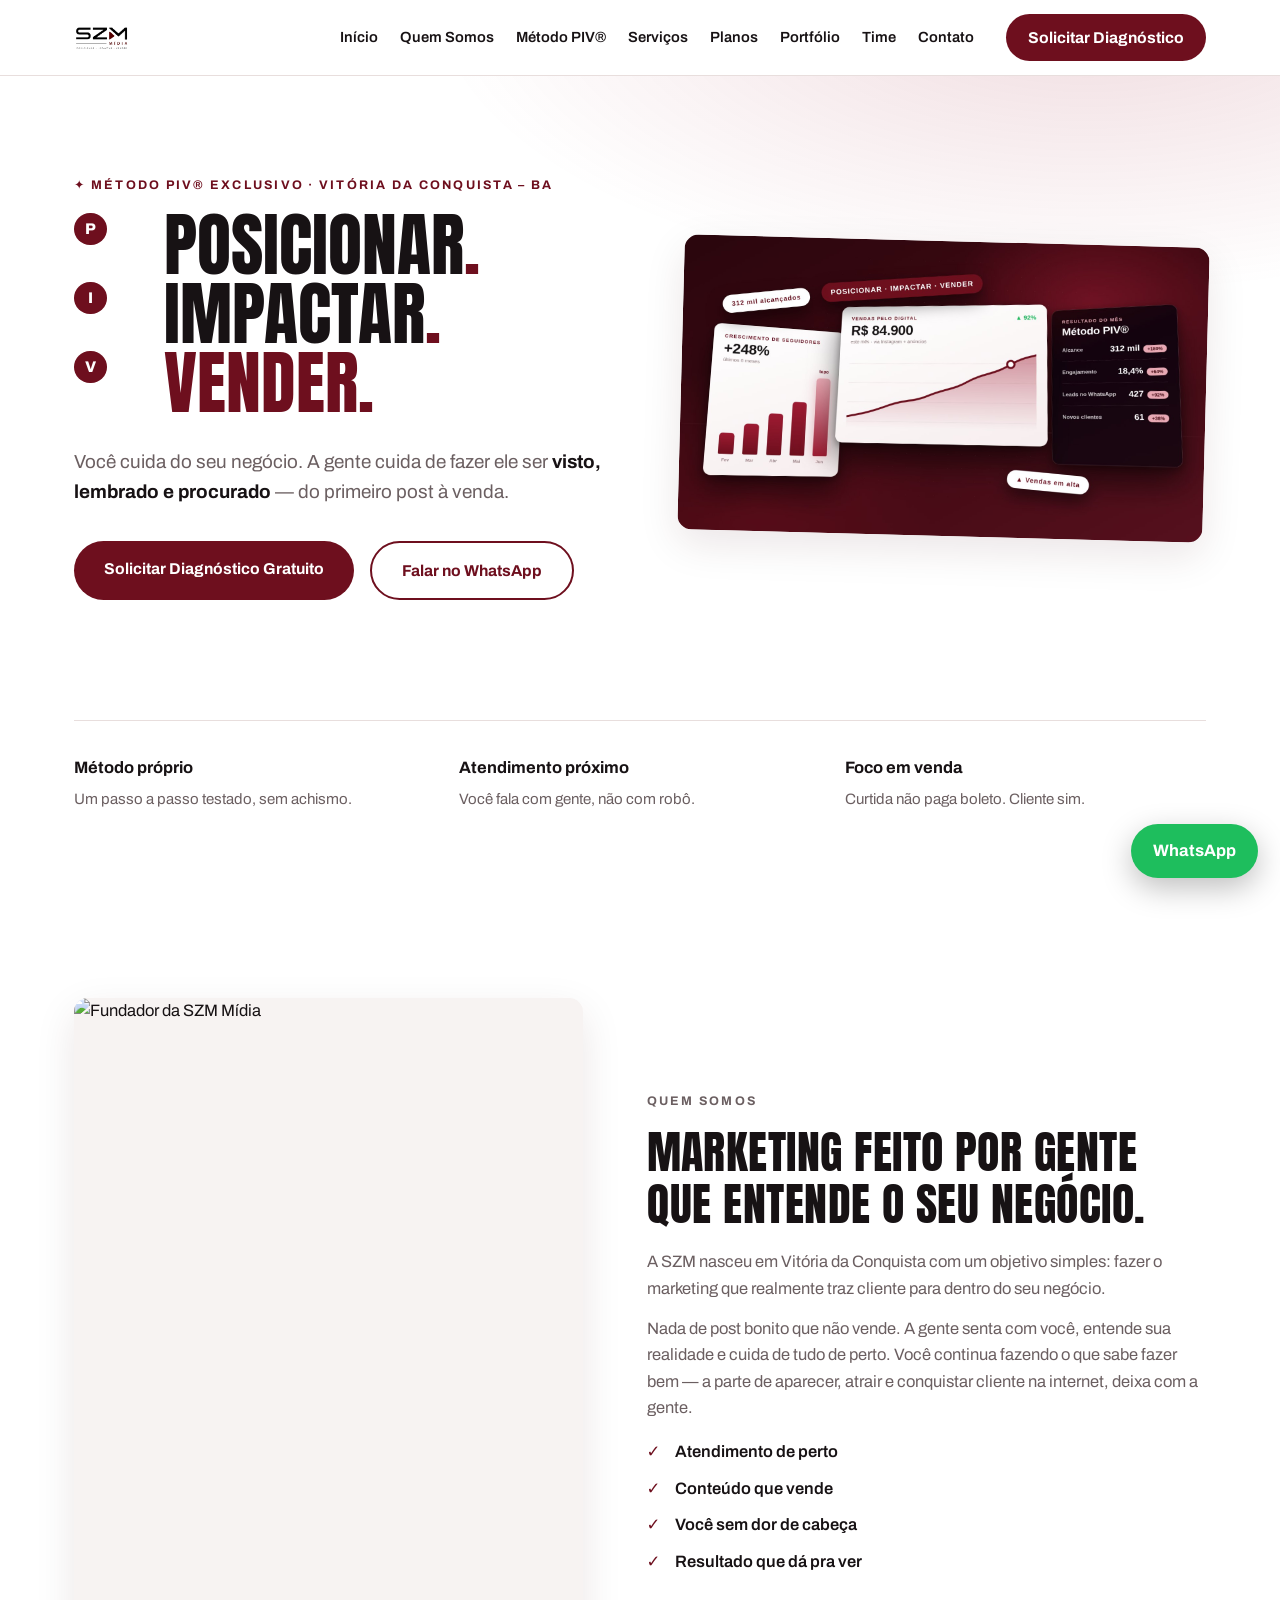
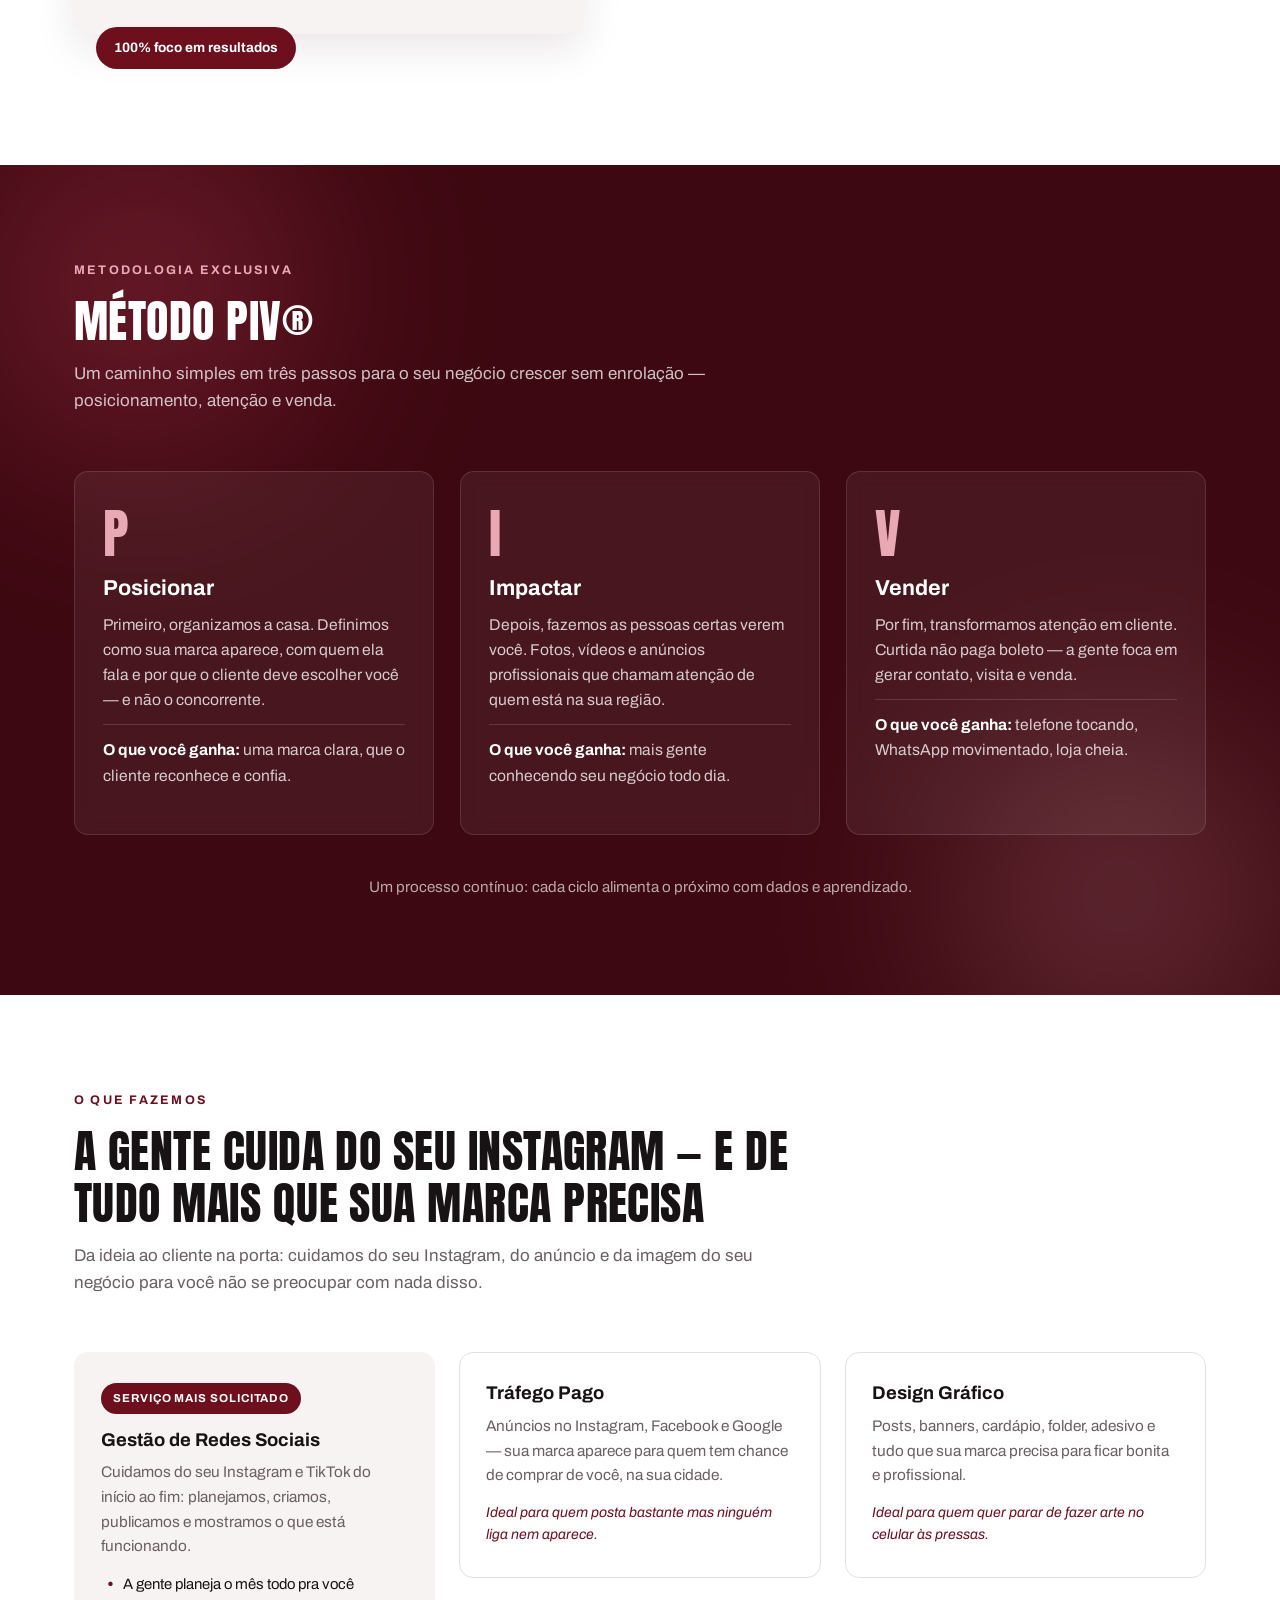
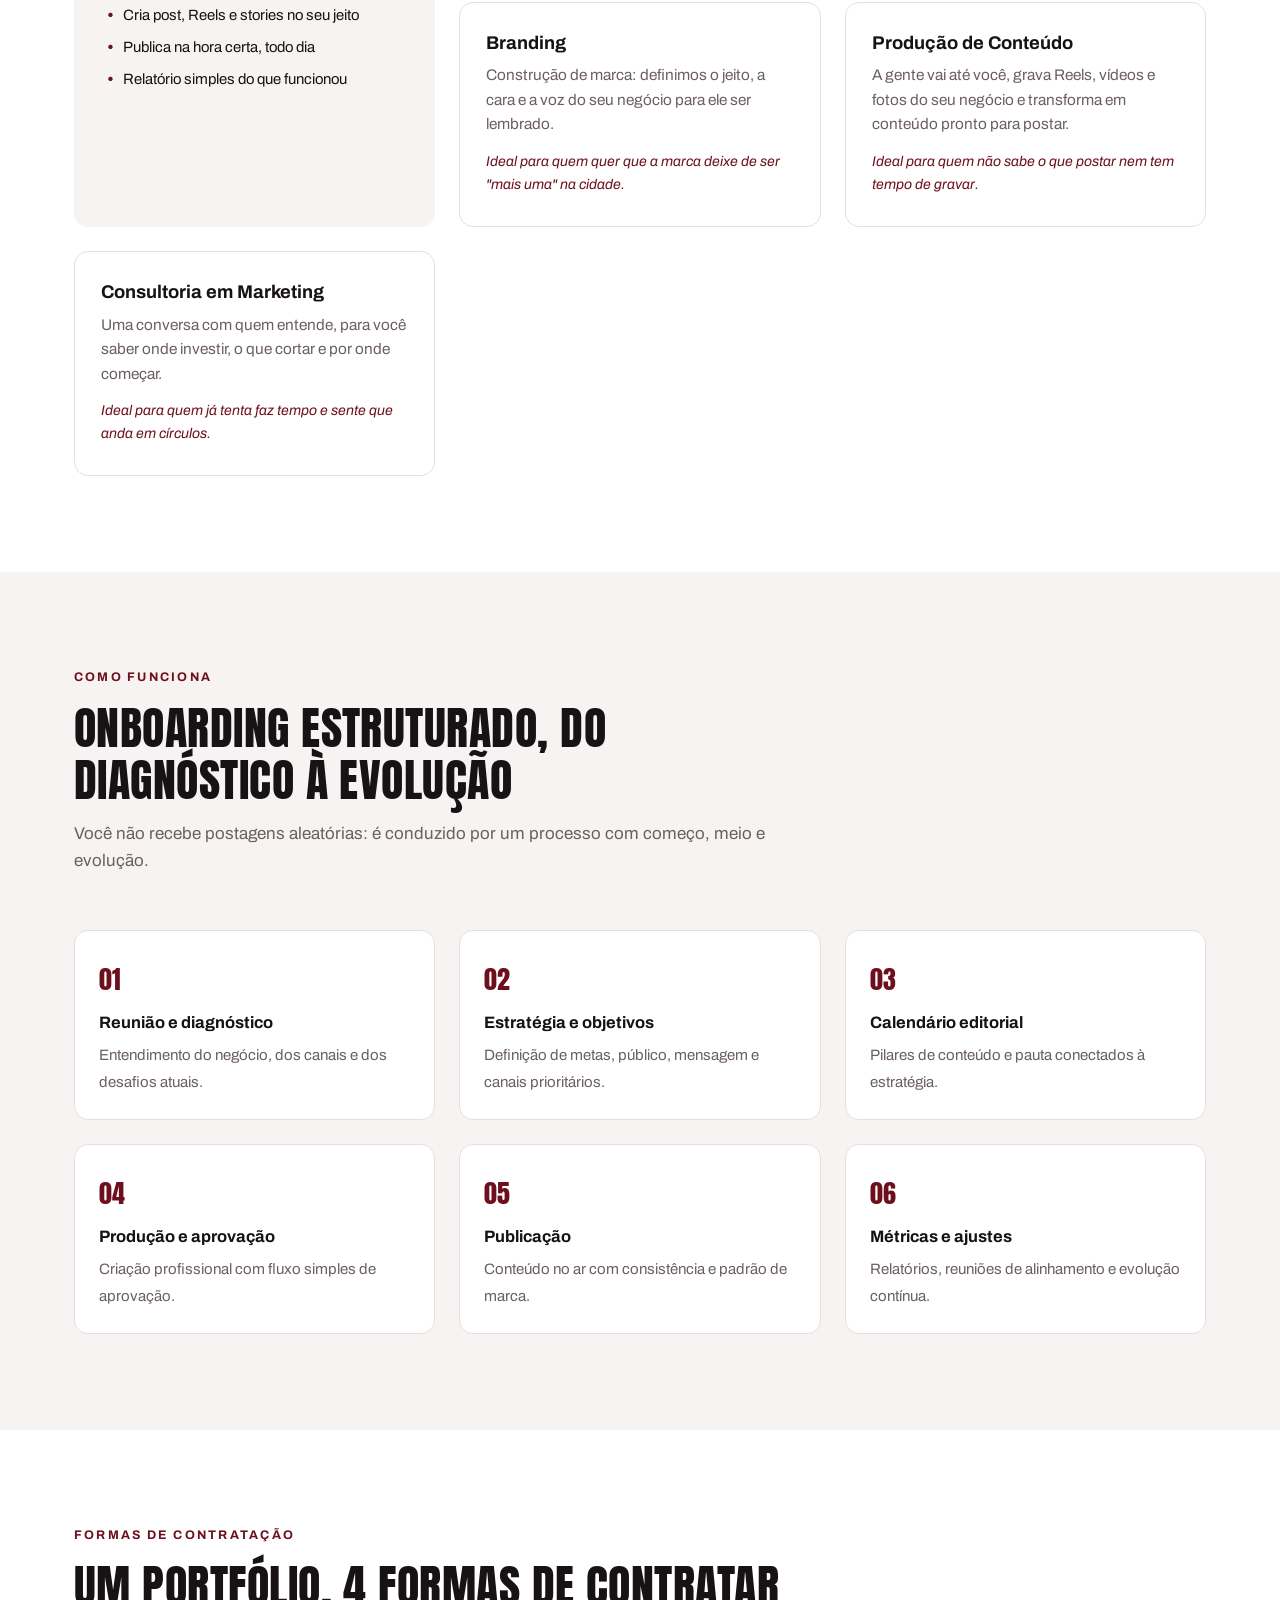
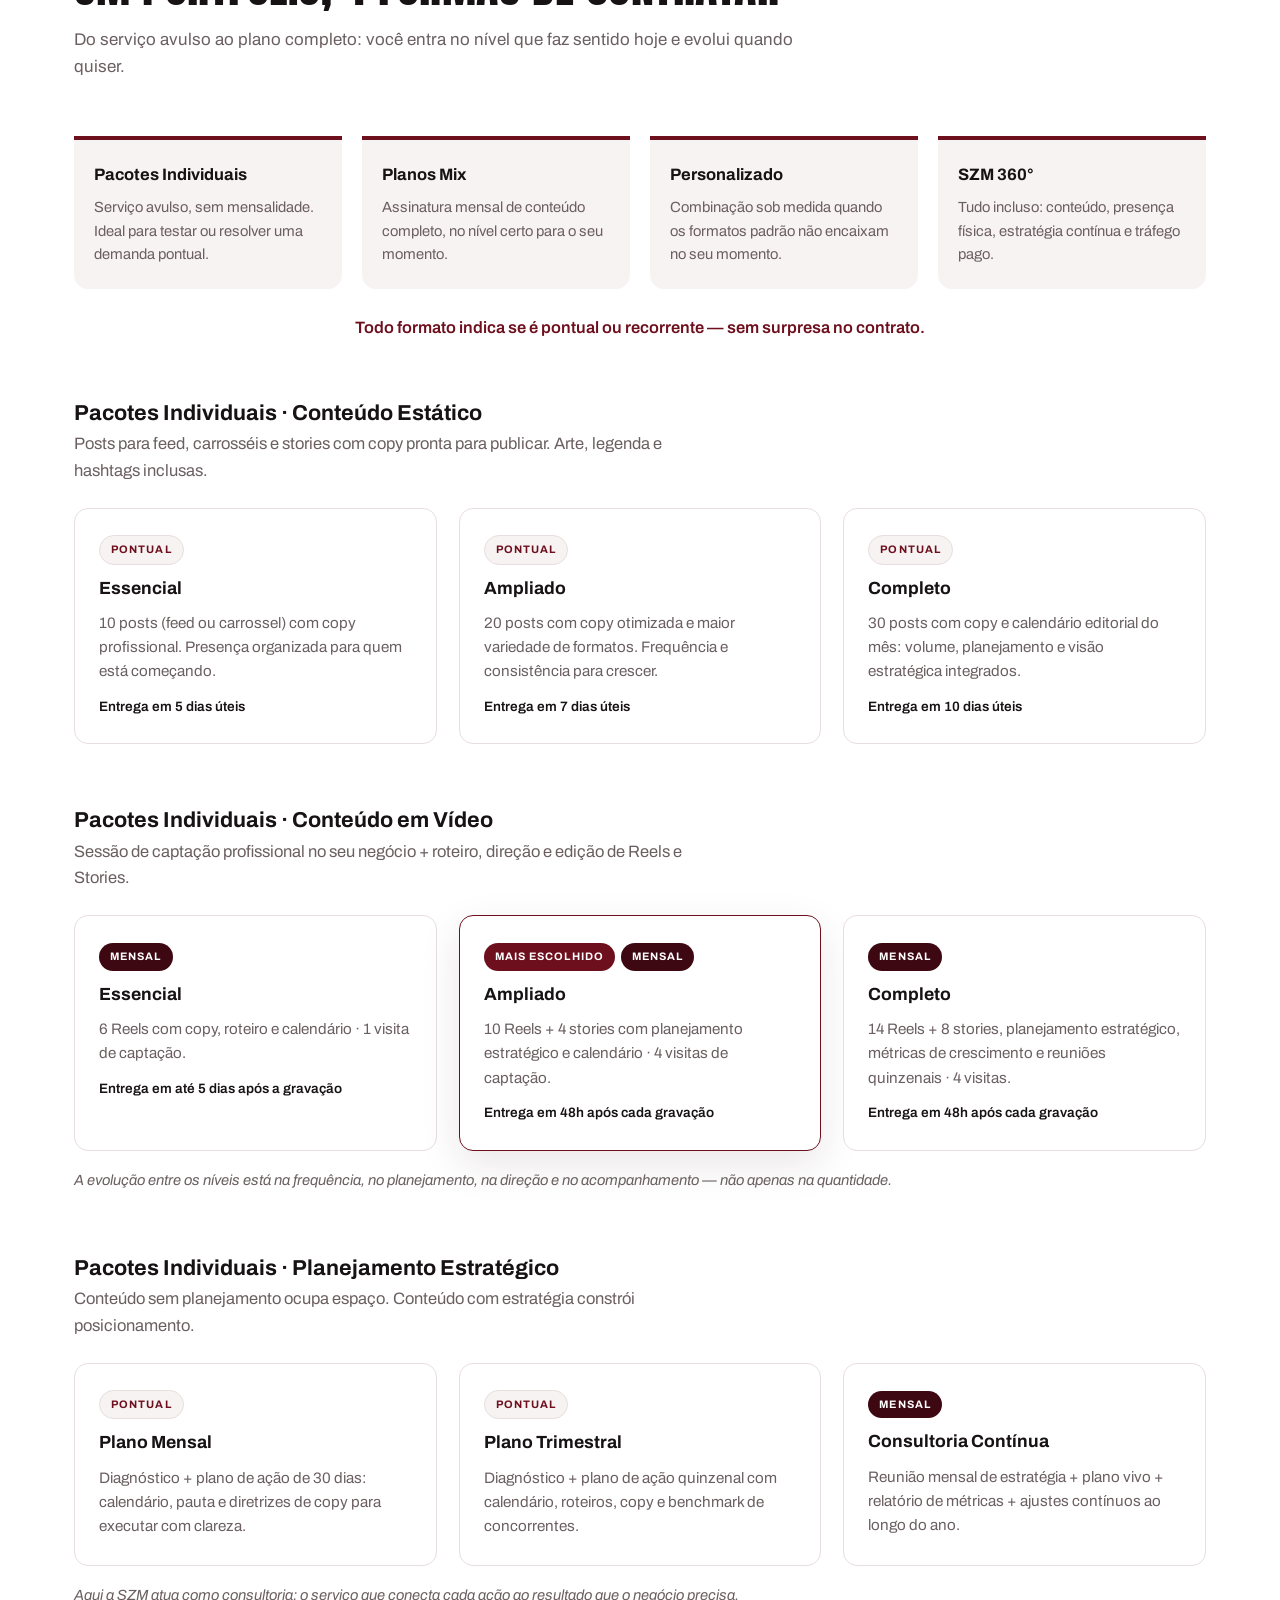
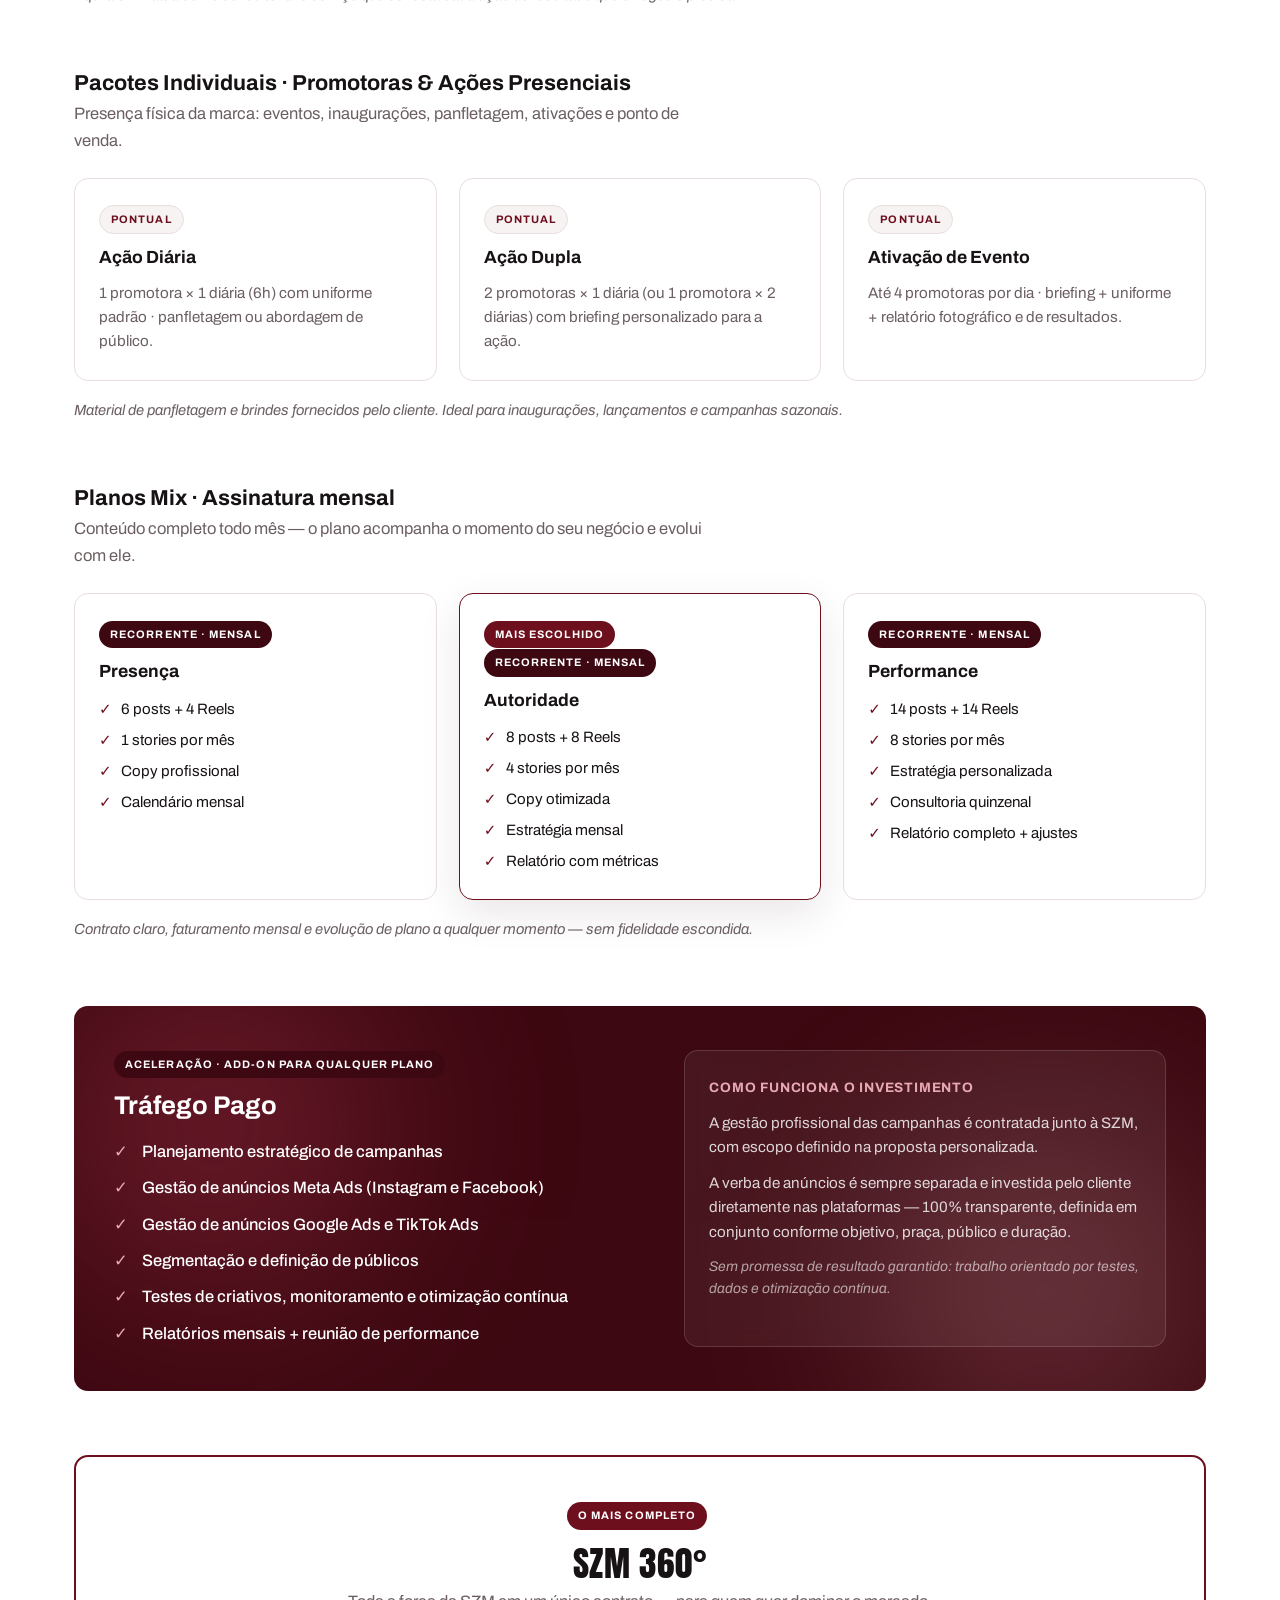
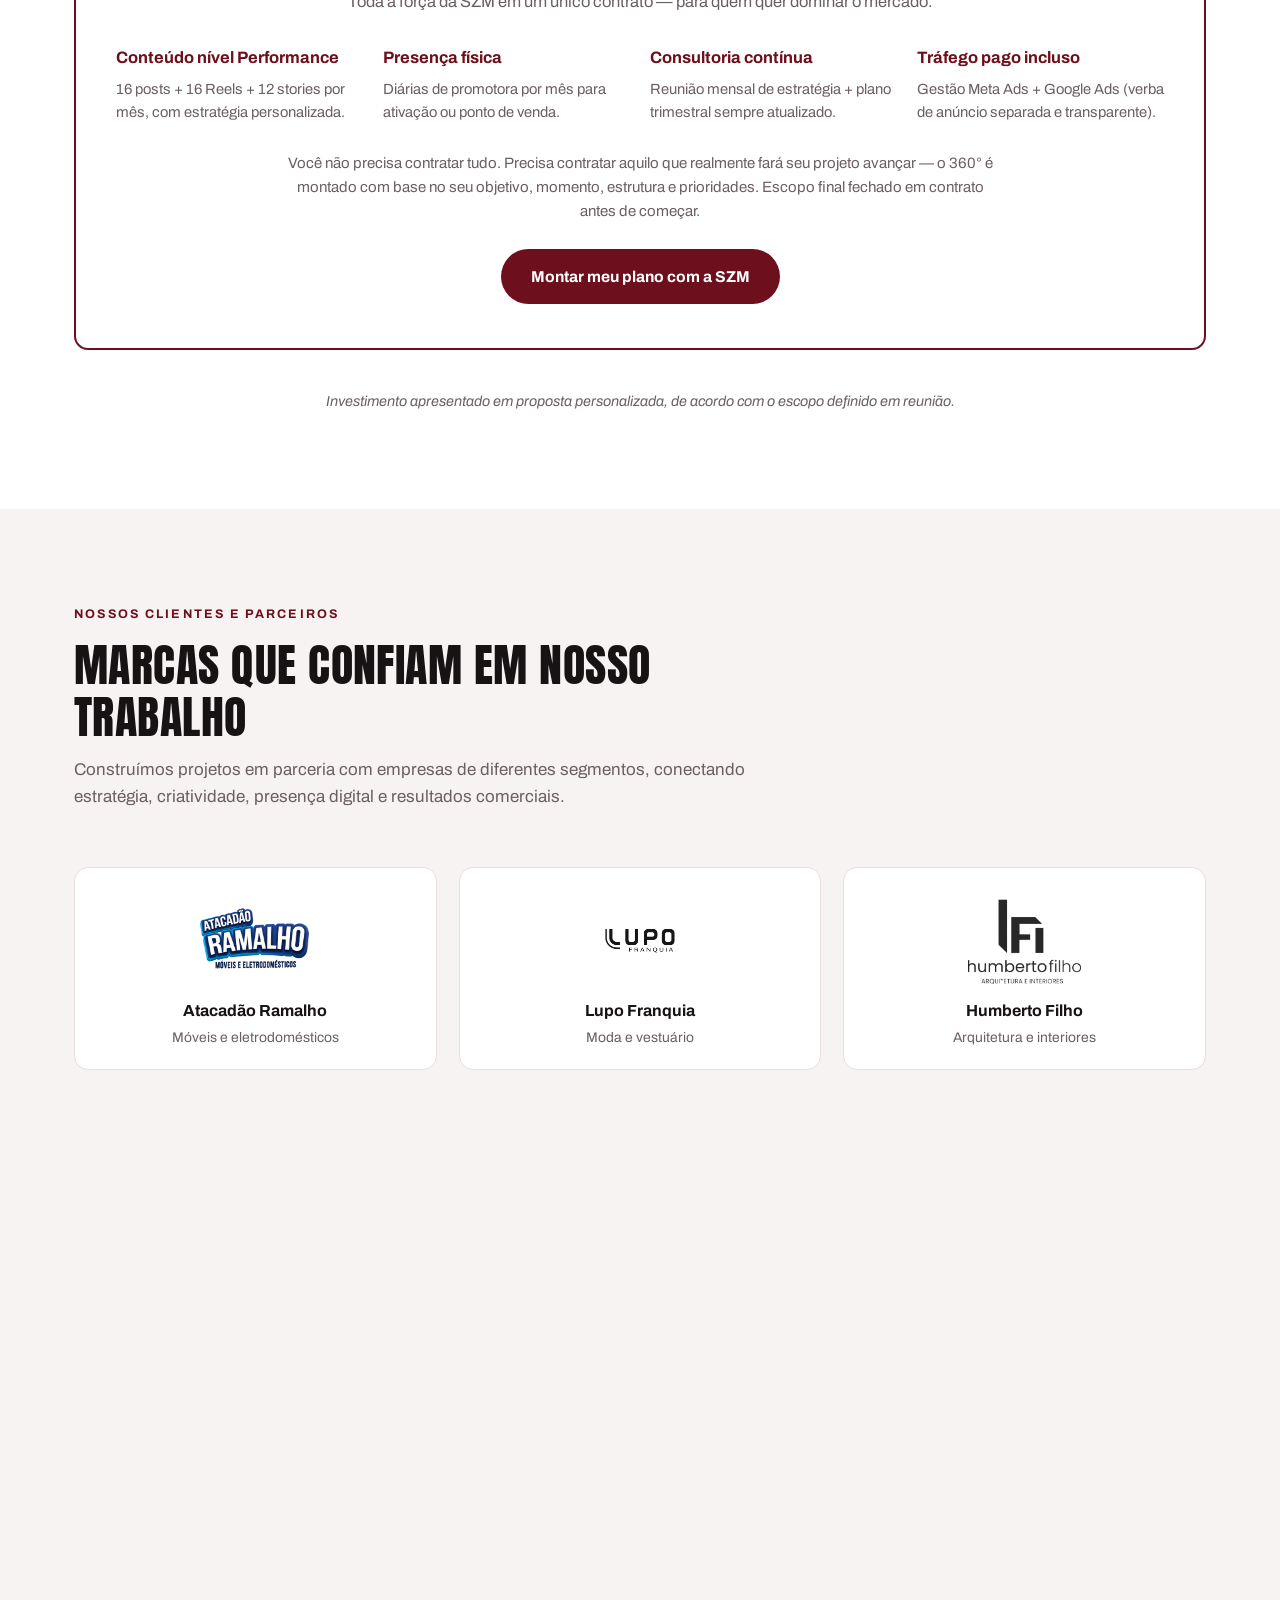
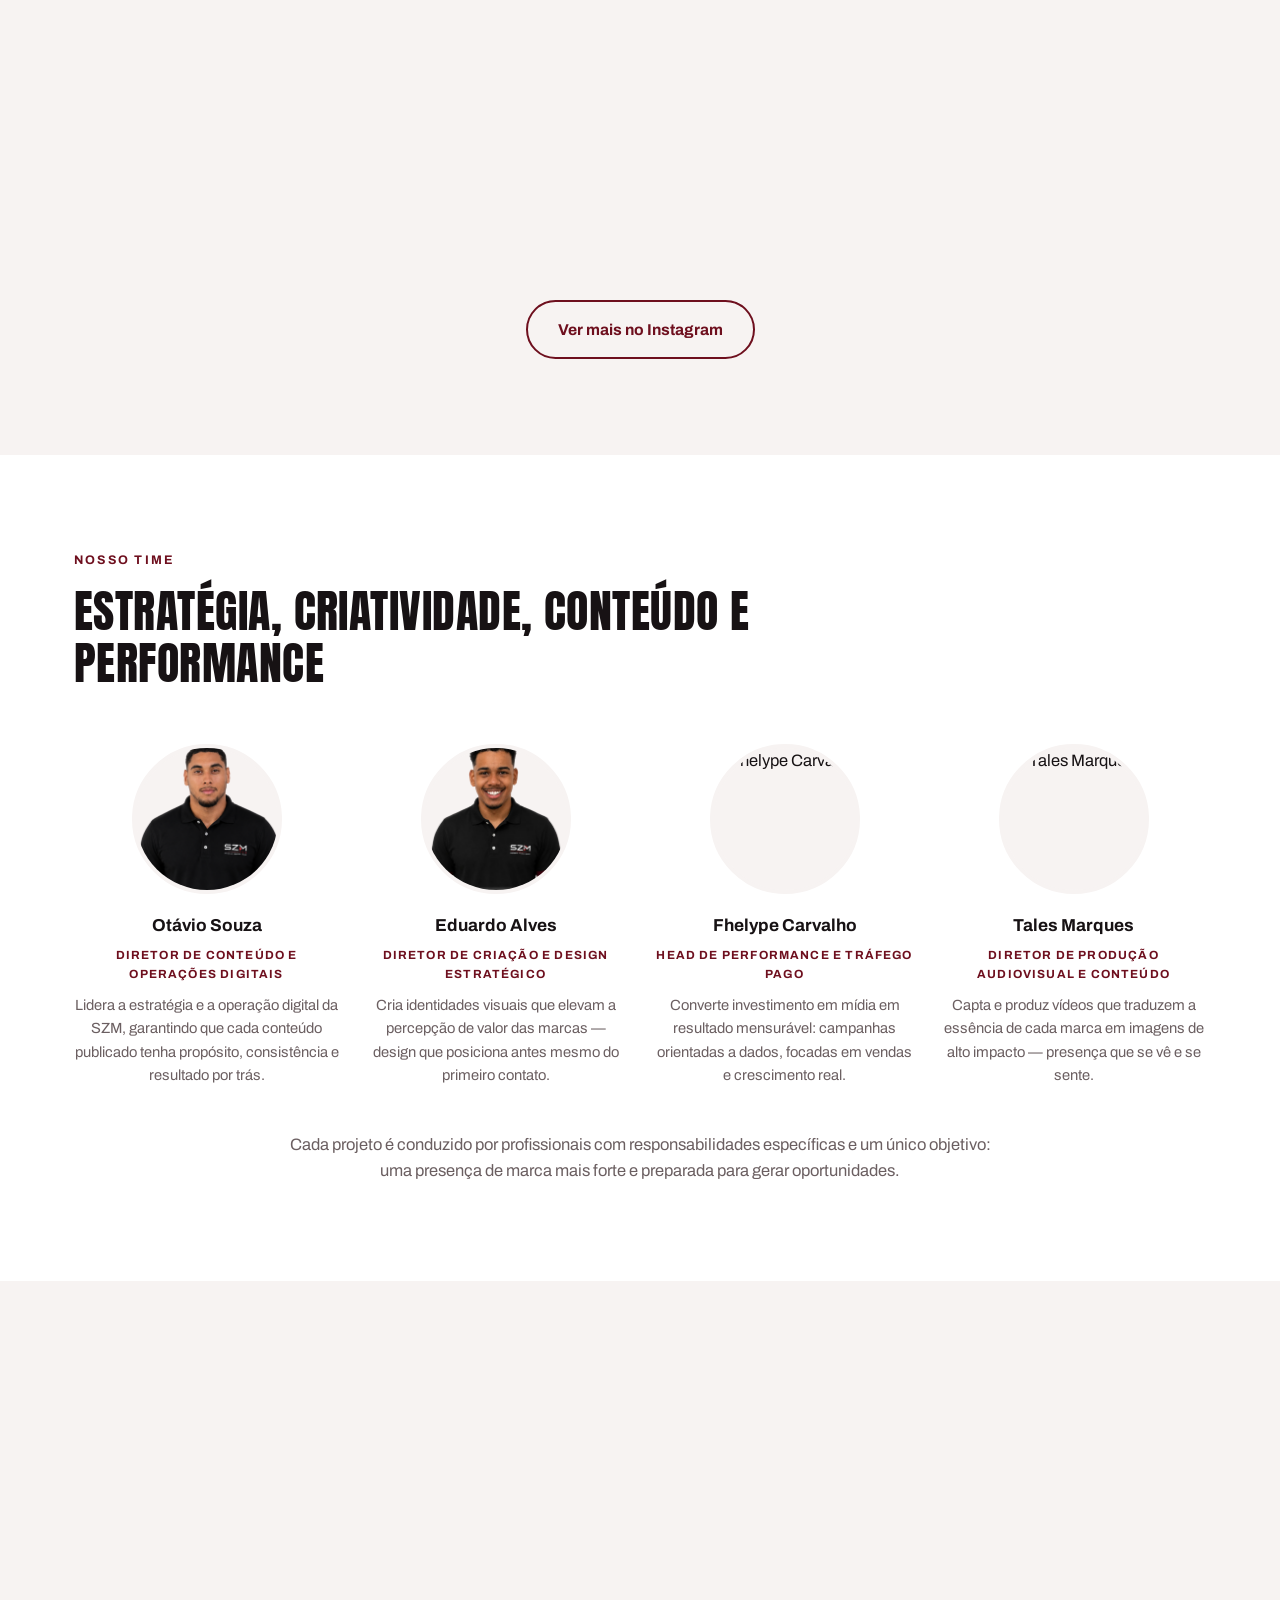
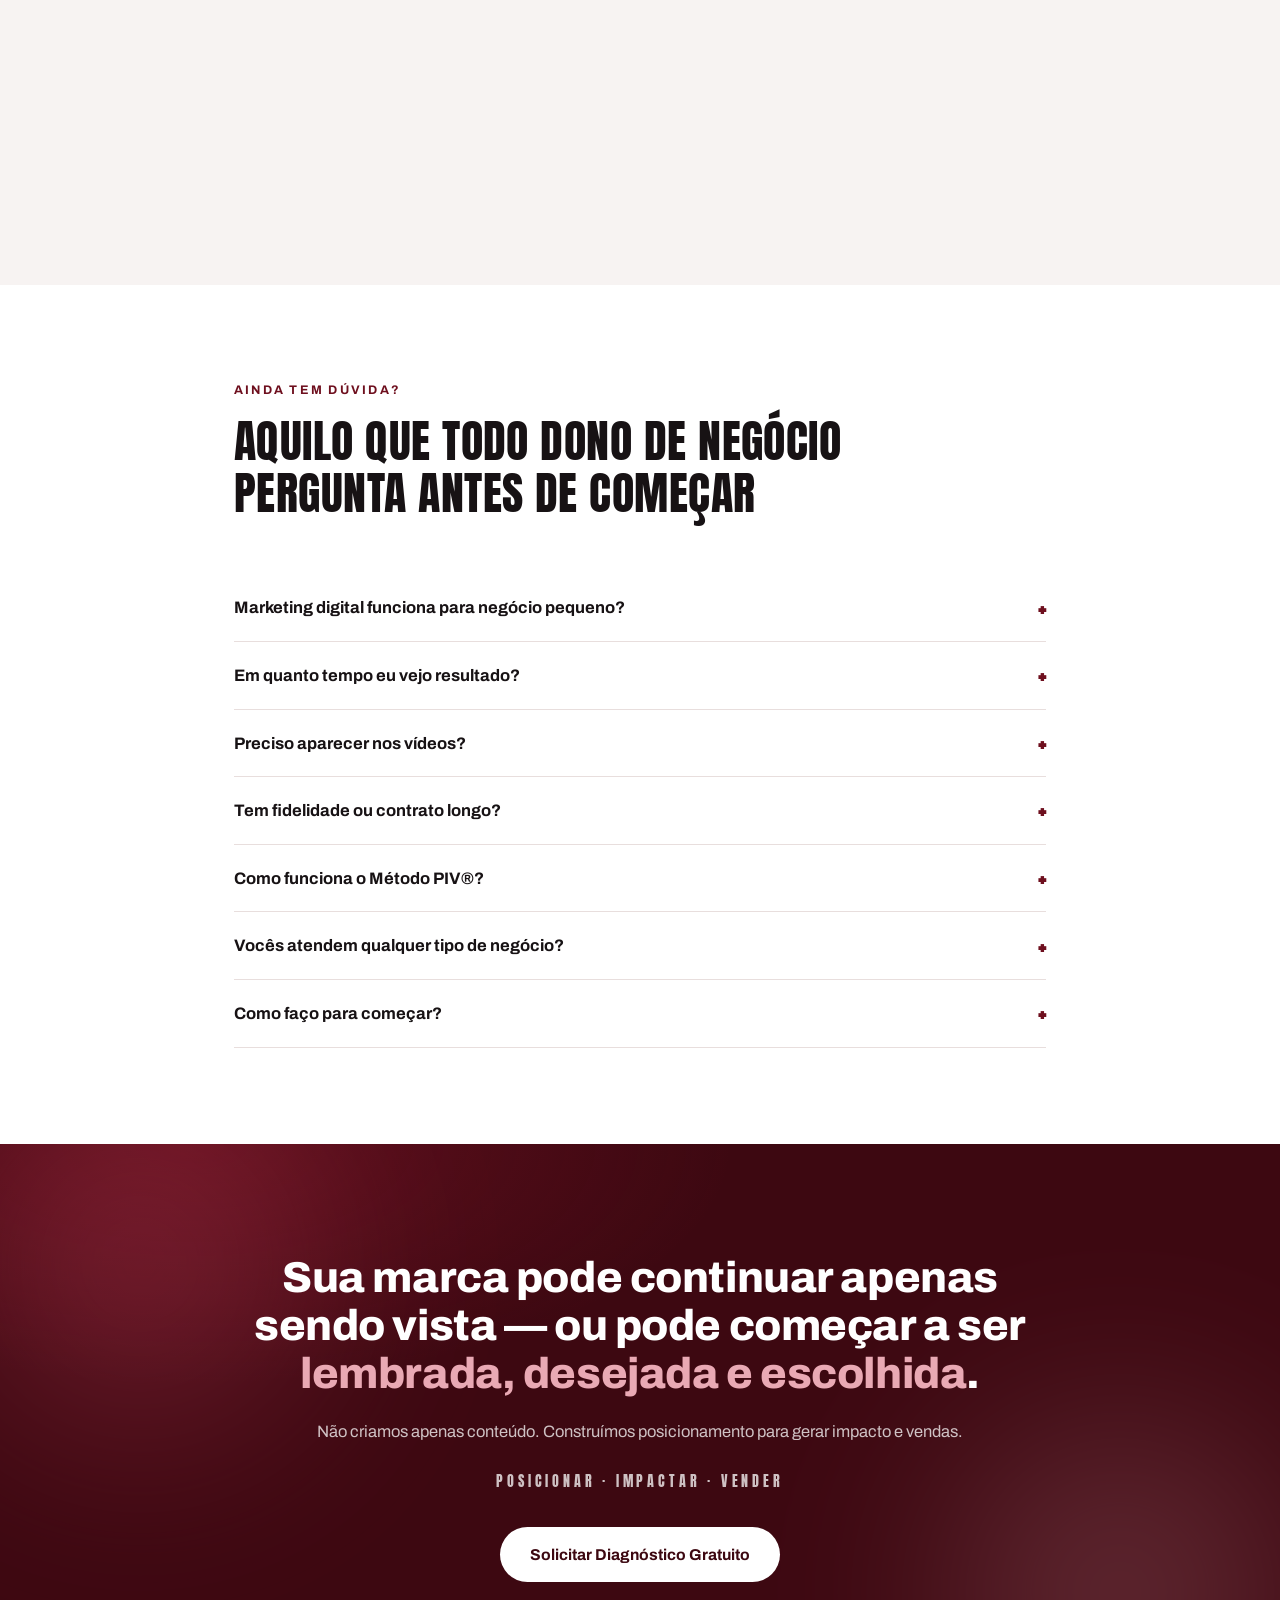
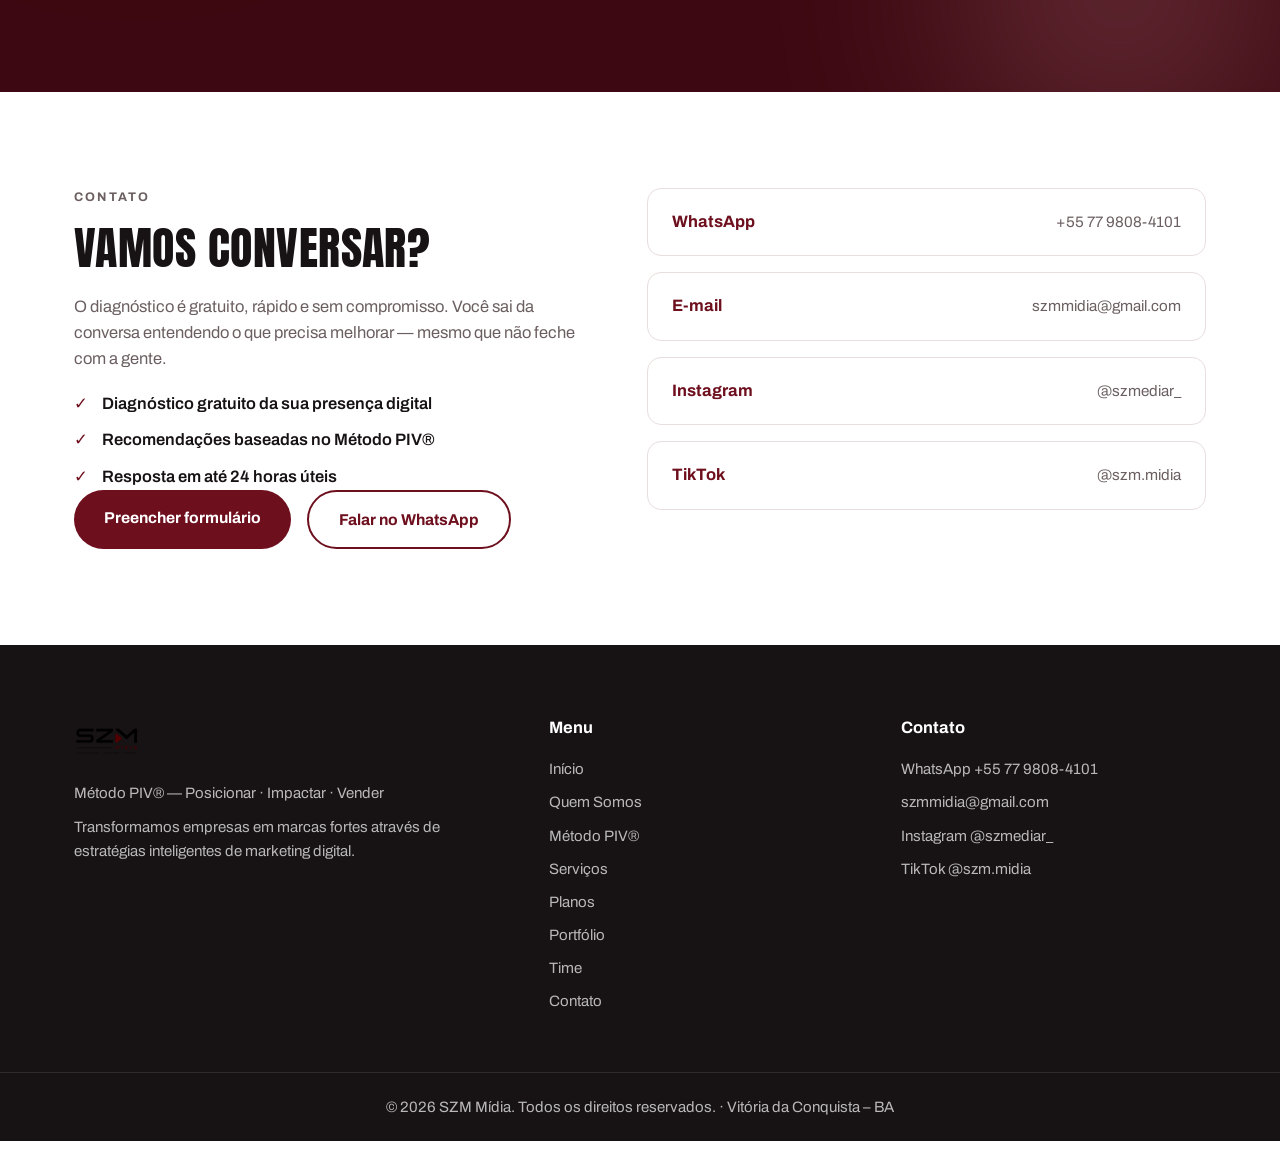
==== commit 93ee4118: "Add files via upload" ====
--- a/index.html
+++ b/index.html
@@ -496,7 +496,7 @@
     </div>
   </section>
 
-  <!-- ============ TIME ============ -->
+ <!-- ============ TIME ============ -->
   <section class="section" id="time">
     <div class="container">
       <div class="section__head reveal">
@@ -508,25 +508,25 @@
           <div class="member__photo"><img src="img/otavio.png" alt="Otávio Souza" onerror="imgFallback(this,'avatar','OS')" /></div>
           <h4>Otávio Souza</h4>
           <p class="member__role">Diretor de Conteúdo e Operações Digitais</p>
-          <p>Transforma estratégia em conteúdo relevante, autêntico e preparado para gerar conexão.</p>
+          <p>Lidera a estratégia e a operação digital da SZM, garantindo que cada conteúdo publicado tenha propósito, consistência e resultado por trás.</p>
         </article>
         <article class="member reveal">
           <div class="member__photo"><img src="img/eduardo.png" alt="Eduardo Alves" onerror="imgFallback(this,'avatar','EA')" /></div>
           <h4>Eduardo Alves</h4>
           <p class="member__role">Diretor de Criação e Design Estratégico</p>
-          <p>Transforma ideias em identidades visuais que aumentam a percepção de valor das marcas.</p>
+          <p>Cria identidades visuais que elevam a percepção de valor das marcas — design que posiciona antes mesmo do primeiro contato.</p>
         </article>
         <article class="member reveal">
           <div class="member__photo"><img src="img/felipe.png" alt="Fhelype Carvalho" onerror="imgFallback(this,'avatar','FC')" /></div>
           <h4>Fhelype Carvalho</h4>
           <p class="member__role">Head de Performance e Tráfego Pago</p>
-          <p>Transforma investimento em mídia em campanhas mensuráveis e orientadas a negócio.</p>
-        </article>
-                <article class="member reveal">
-          <div class="member__photo"><img src="img/tales.png" alt="Taales Marques" onerror="imgFallback(this,'avatar','FC')" /></div>
+          <p>Converte investimento em mídia em resultado mensurável: campanhas orientadas a dados, focadas em vendas e crescimento real.</p>
+        </article>
+        <article class="member reveal">
+          <div class="member__photo"><img src="img/tales.png" alt="Tales Marques" onerror="imgFallback(this,'avatar','TM')" /></div>
           <h4>Tales Marques</h4>
           <p class="member__role">Diretor de Produção Audiovisual e Conteúdo</p>
-          <p>Transforma ideias em vídeos dinâmicos e estratégicos, captando imagens que geram conexão, impacto e fortalecem a presença das marcas.</p>
+          <p>Capta e produz vídeos que traduzem a essência de cada marca em imagens de alto impacto — presença que se vê e se sente.</p>
         </article>
       </div>
       <p class="team-note reveal">Cada projeto é conduzido por profissionais com responsabilidades específicas e um único objetivo: uma presença de marca mais forte e preparada para gerar oportunidades.</p>
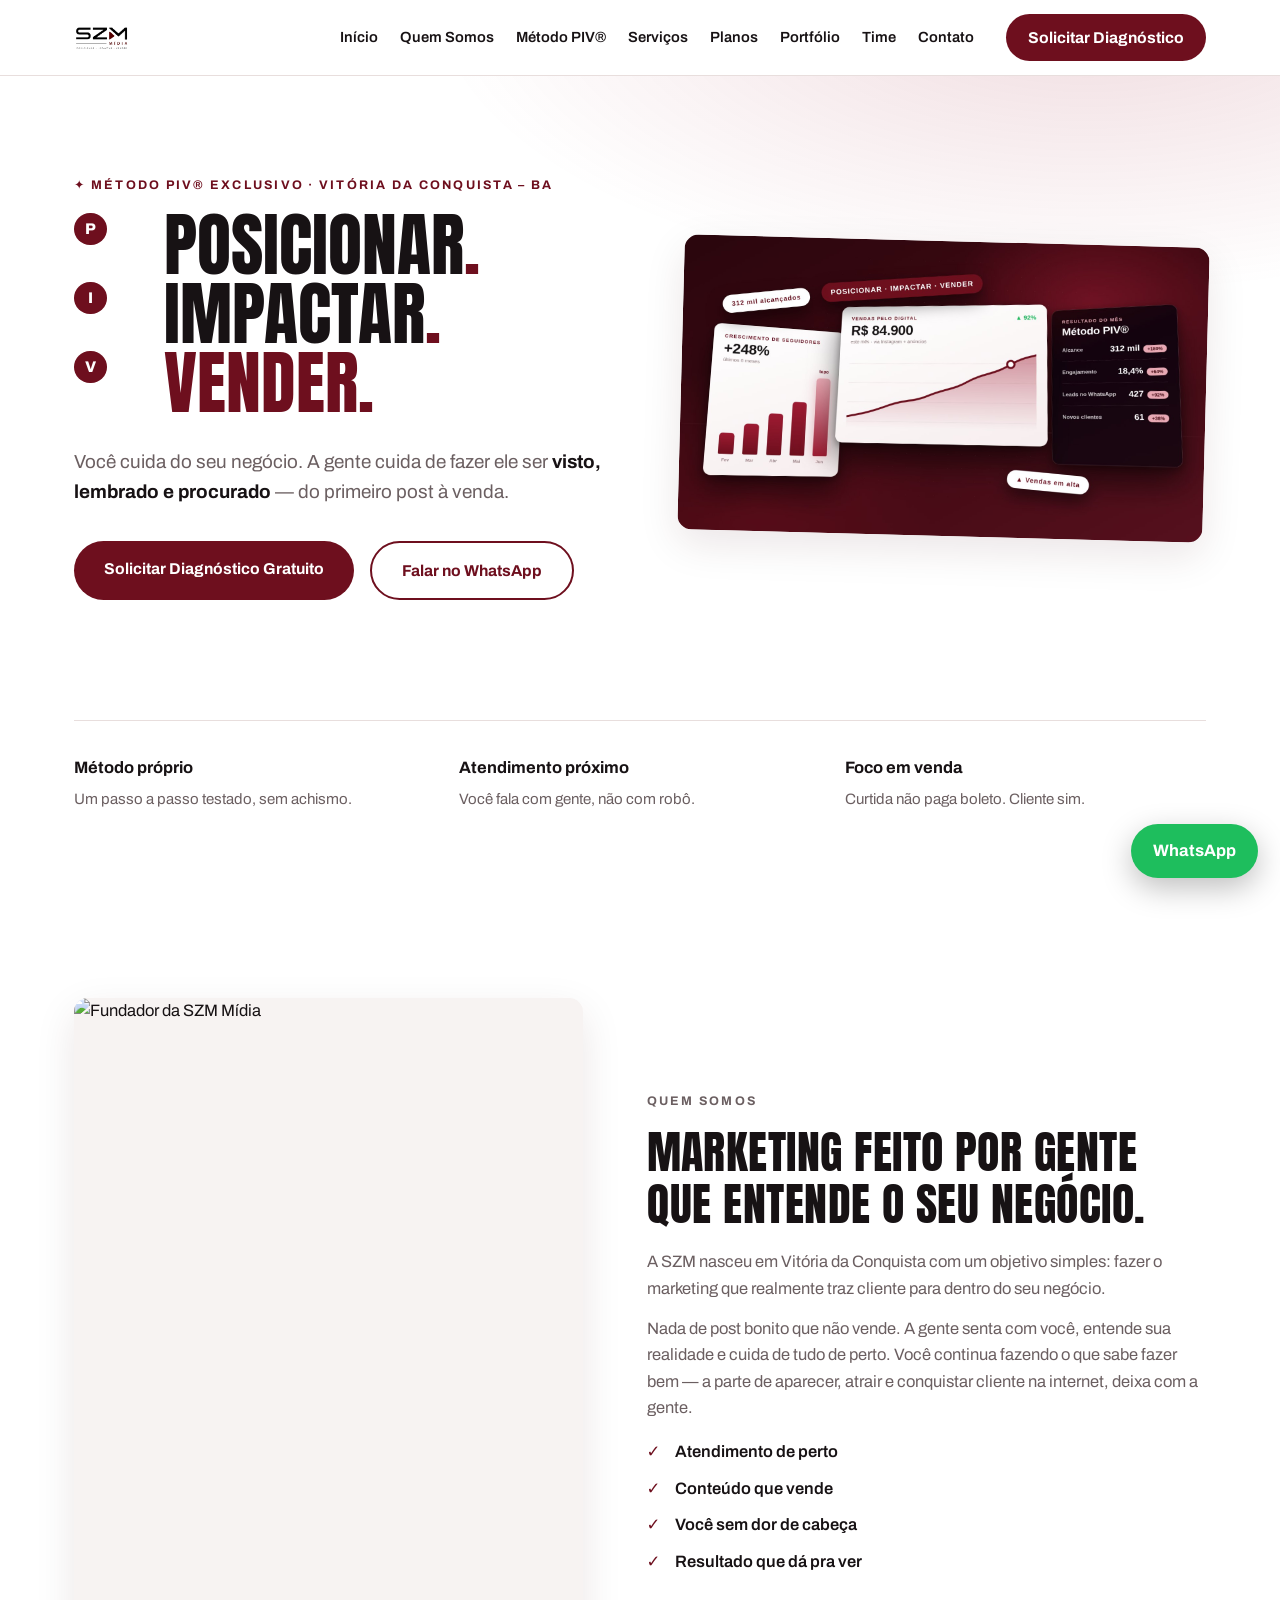
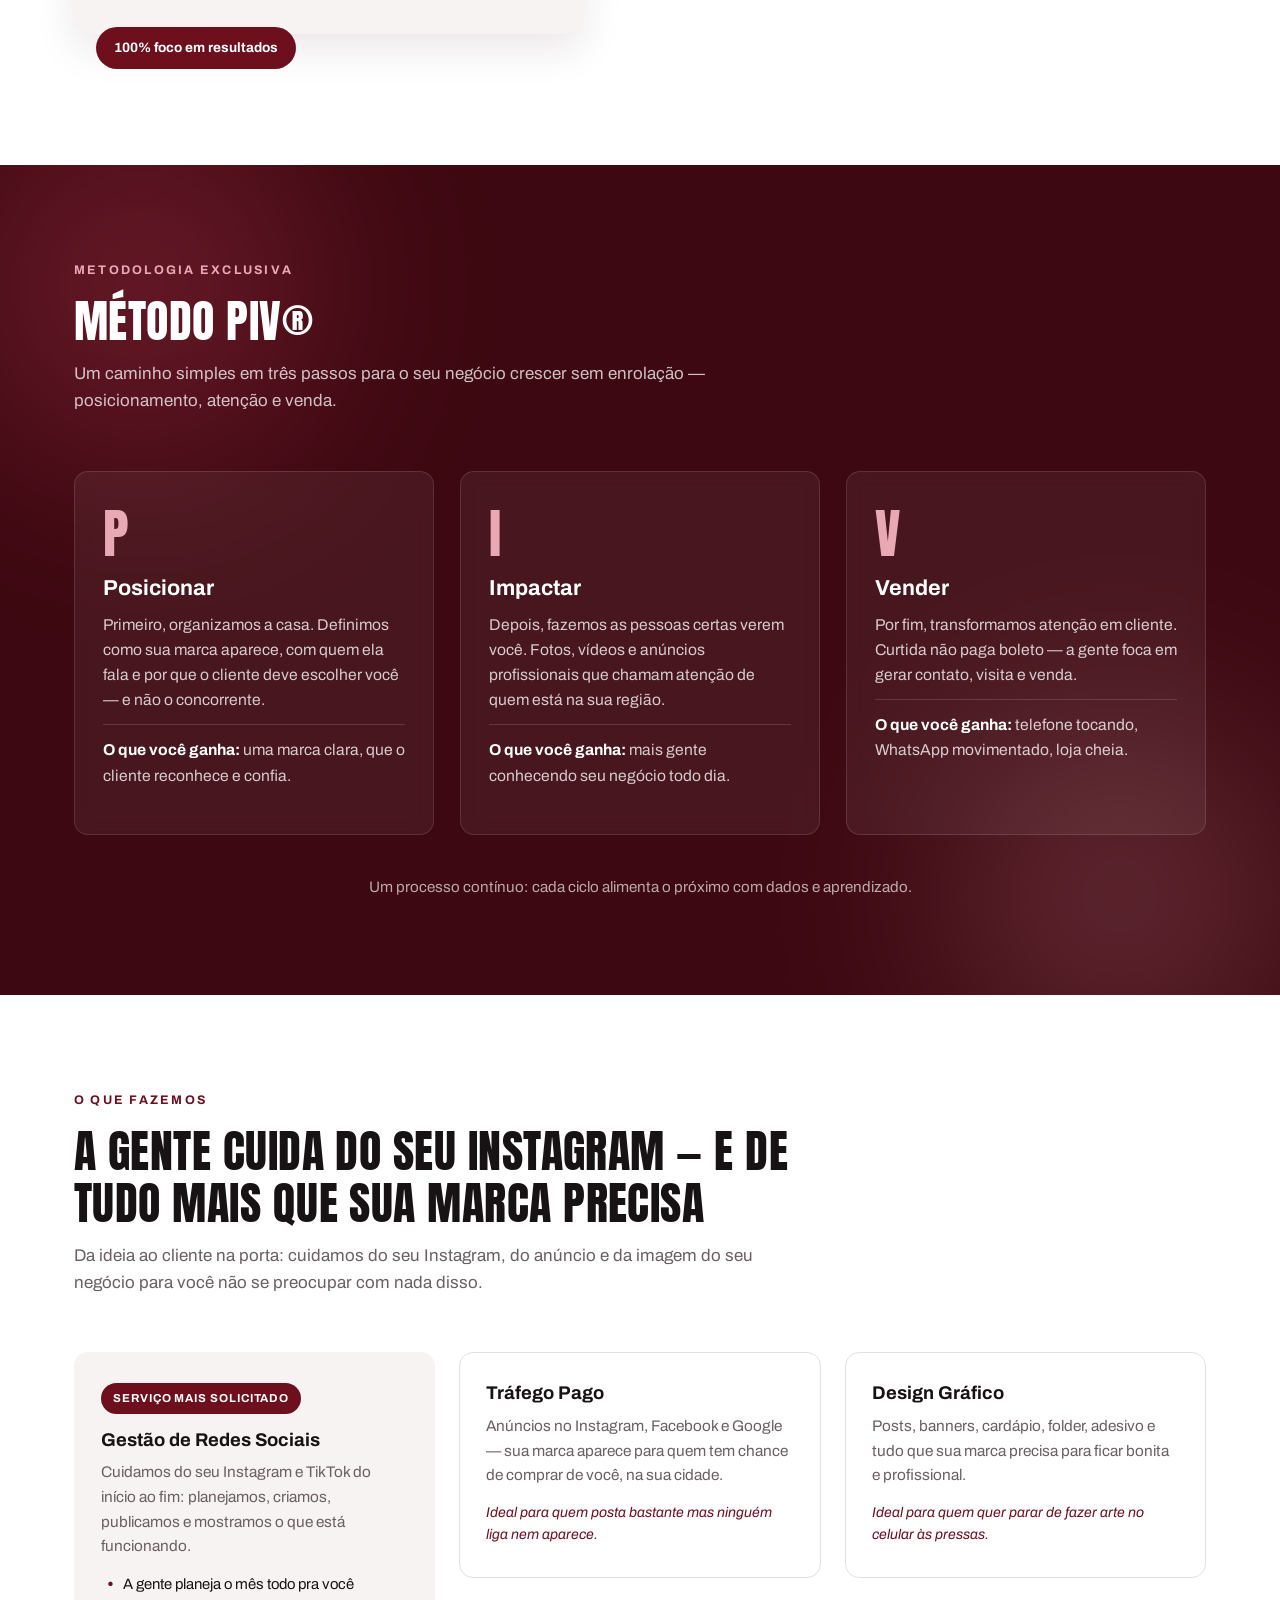
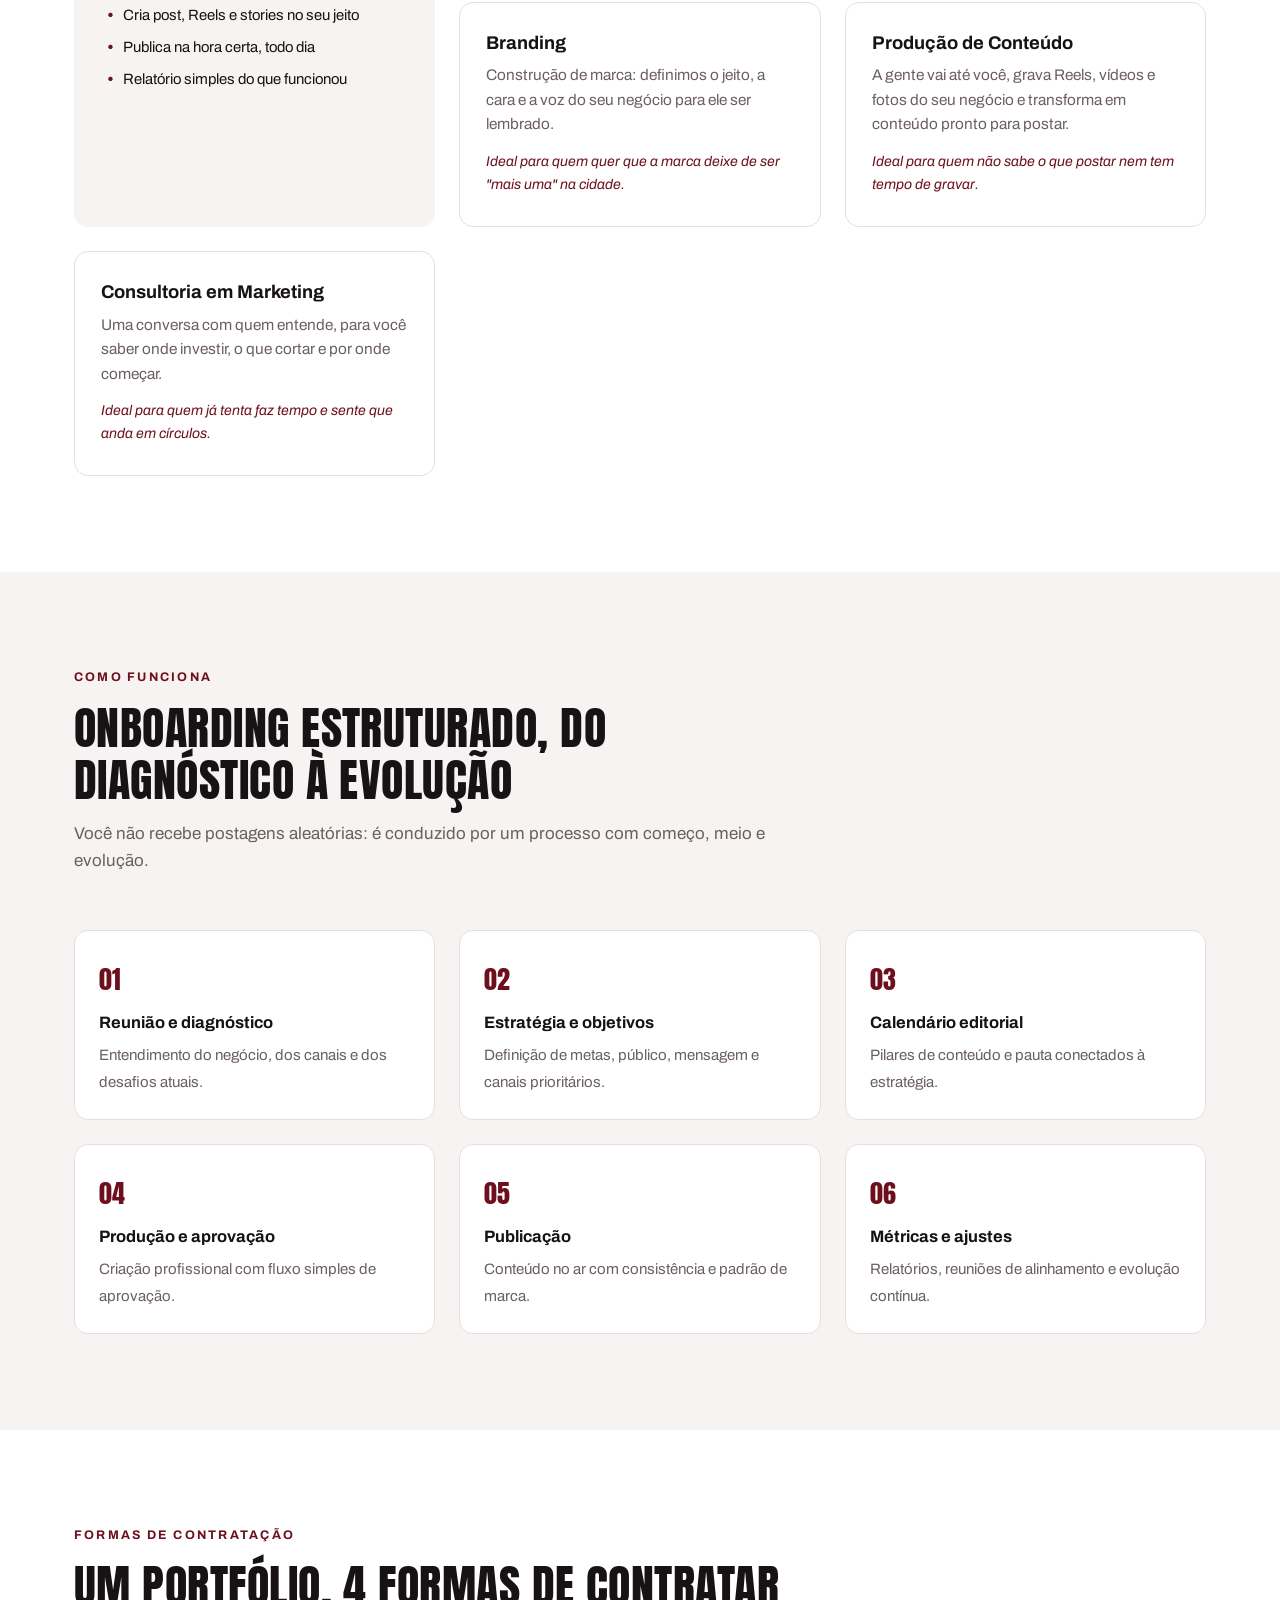
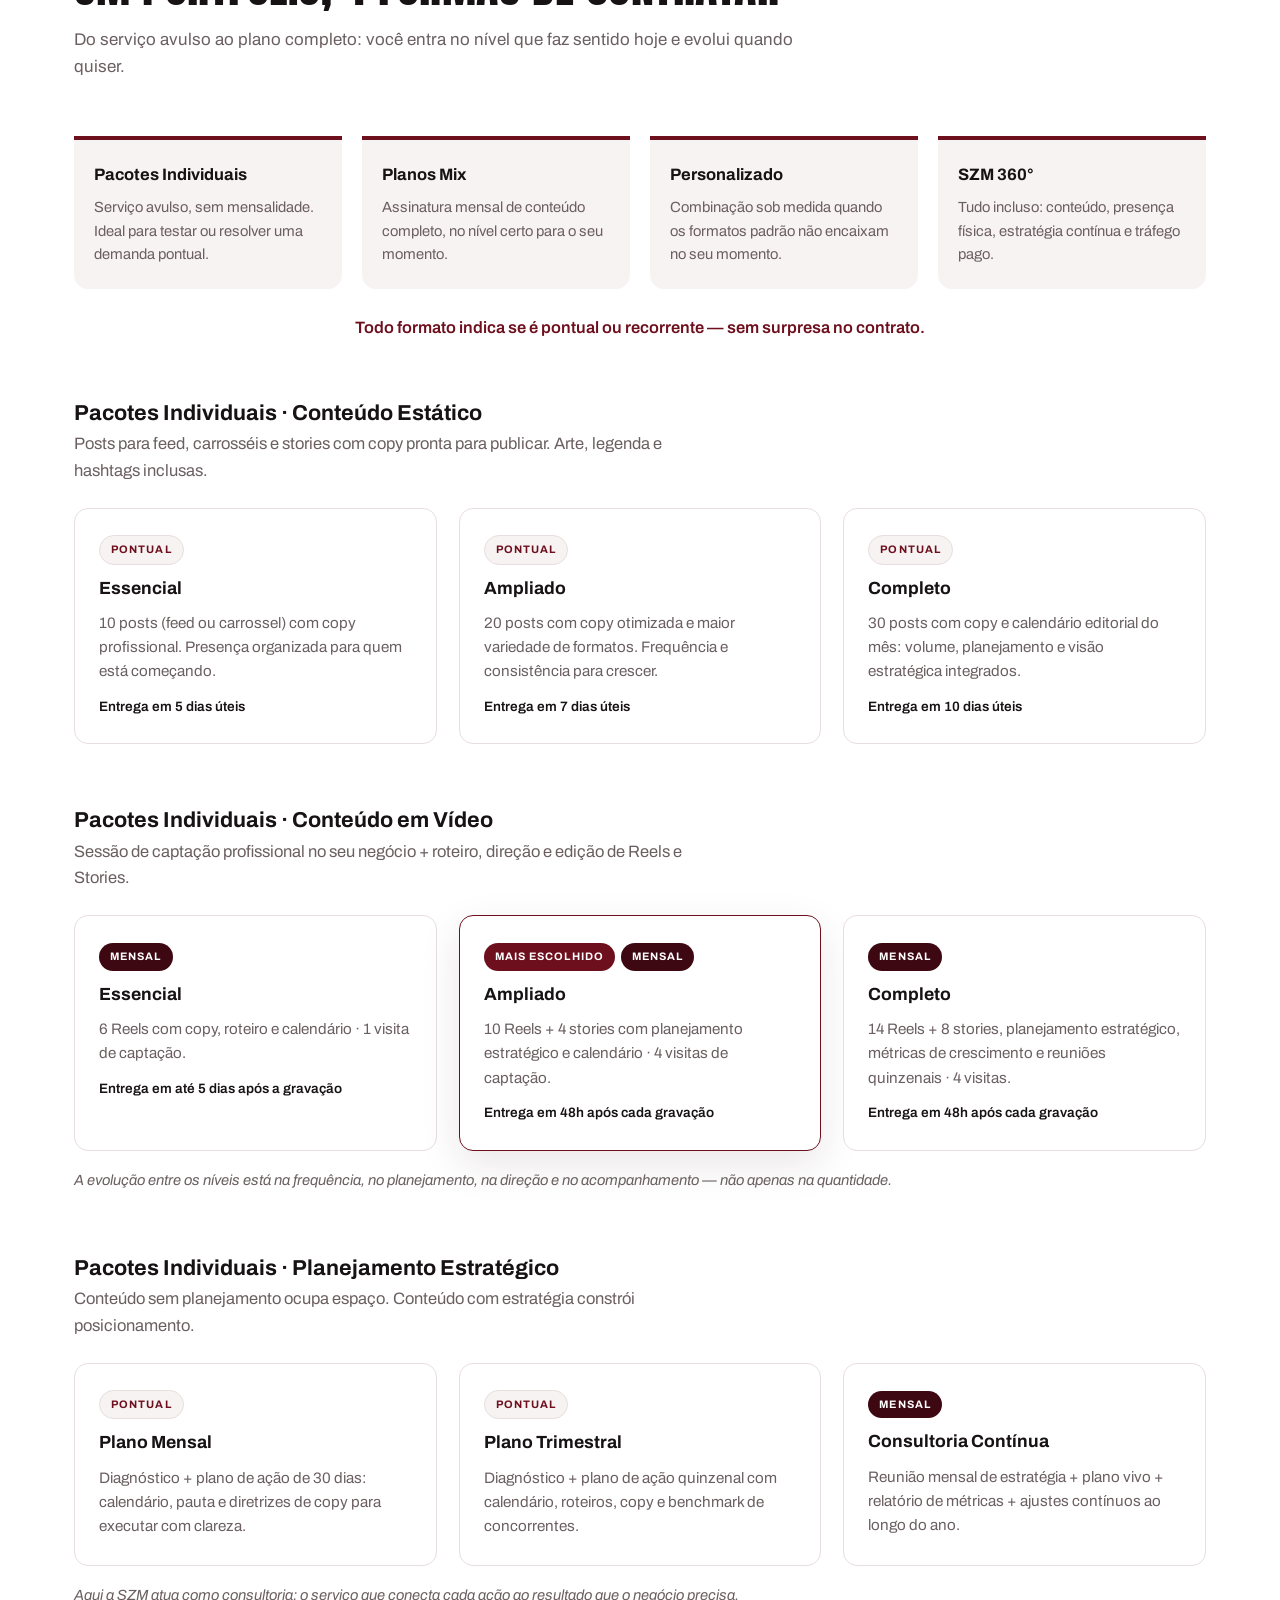
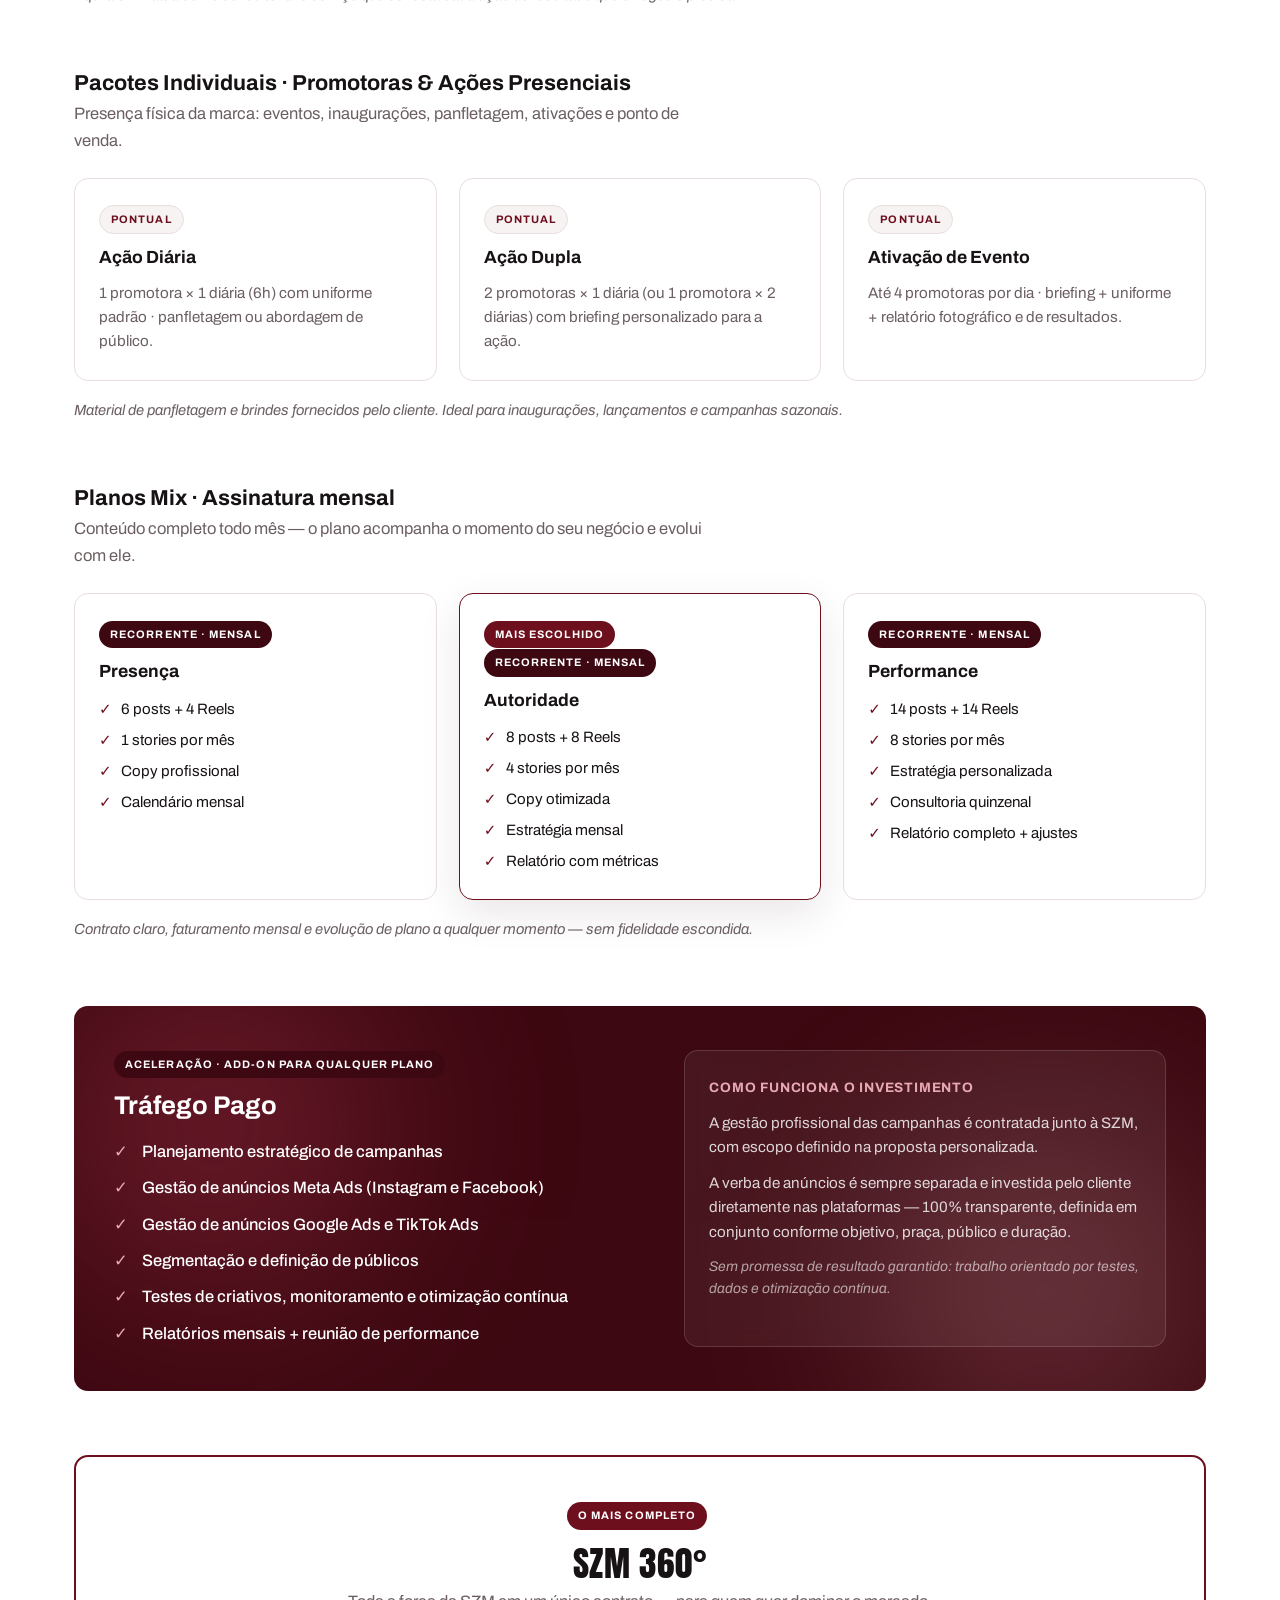
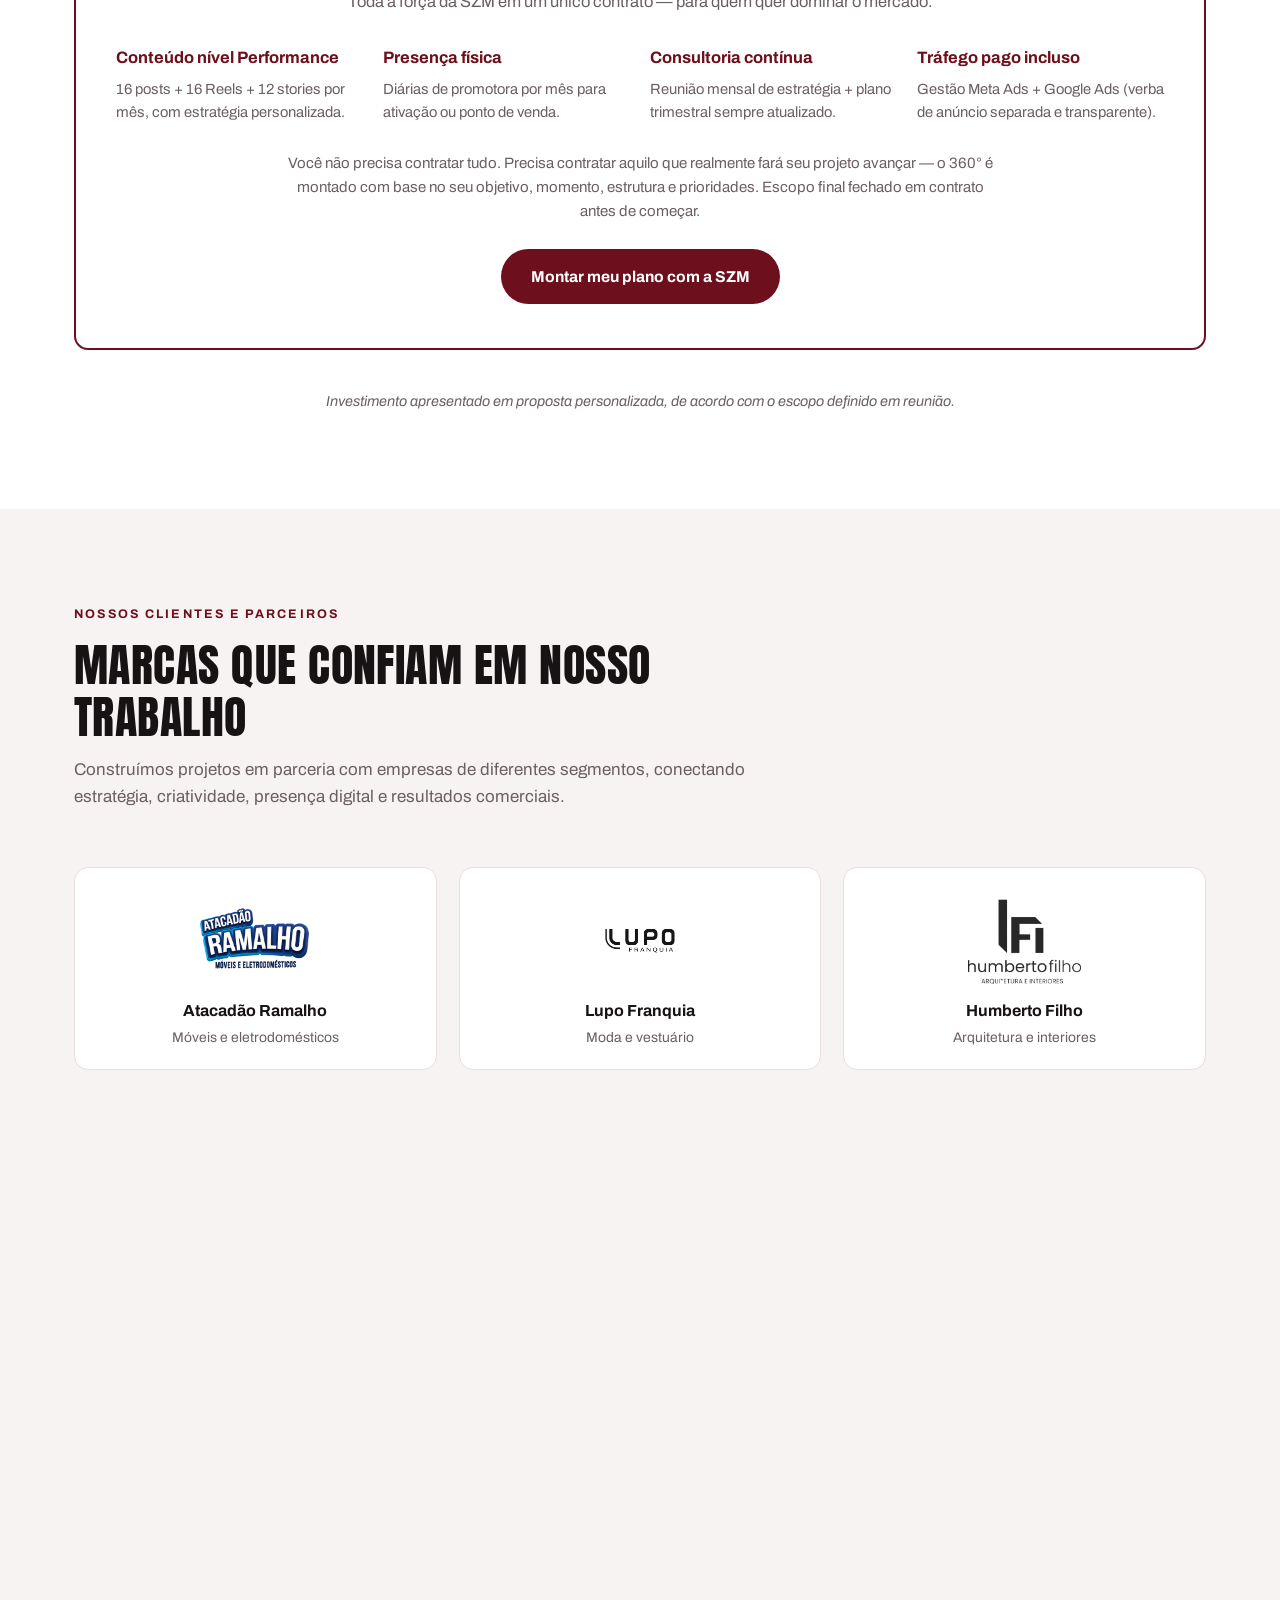
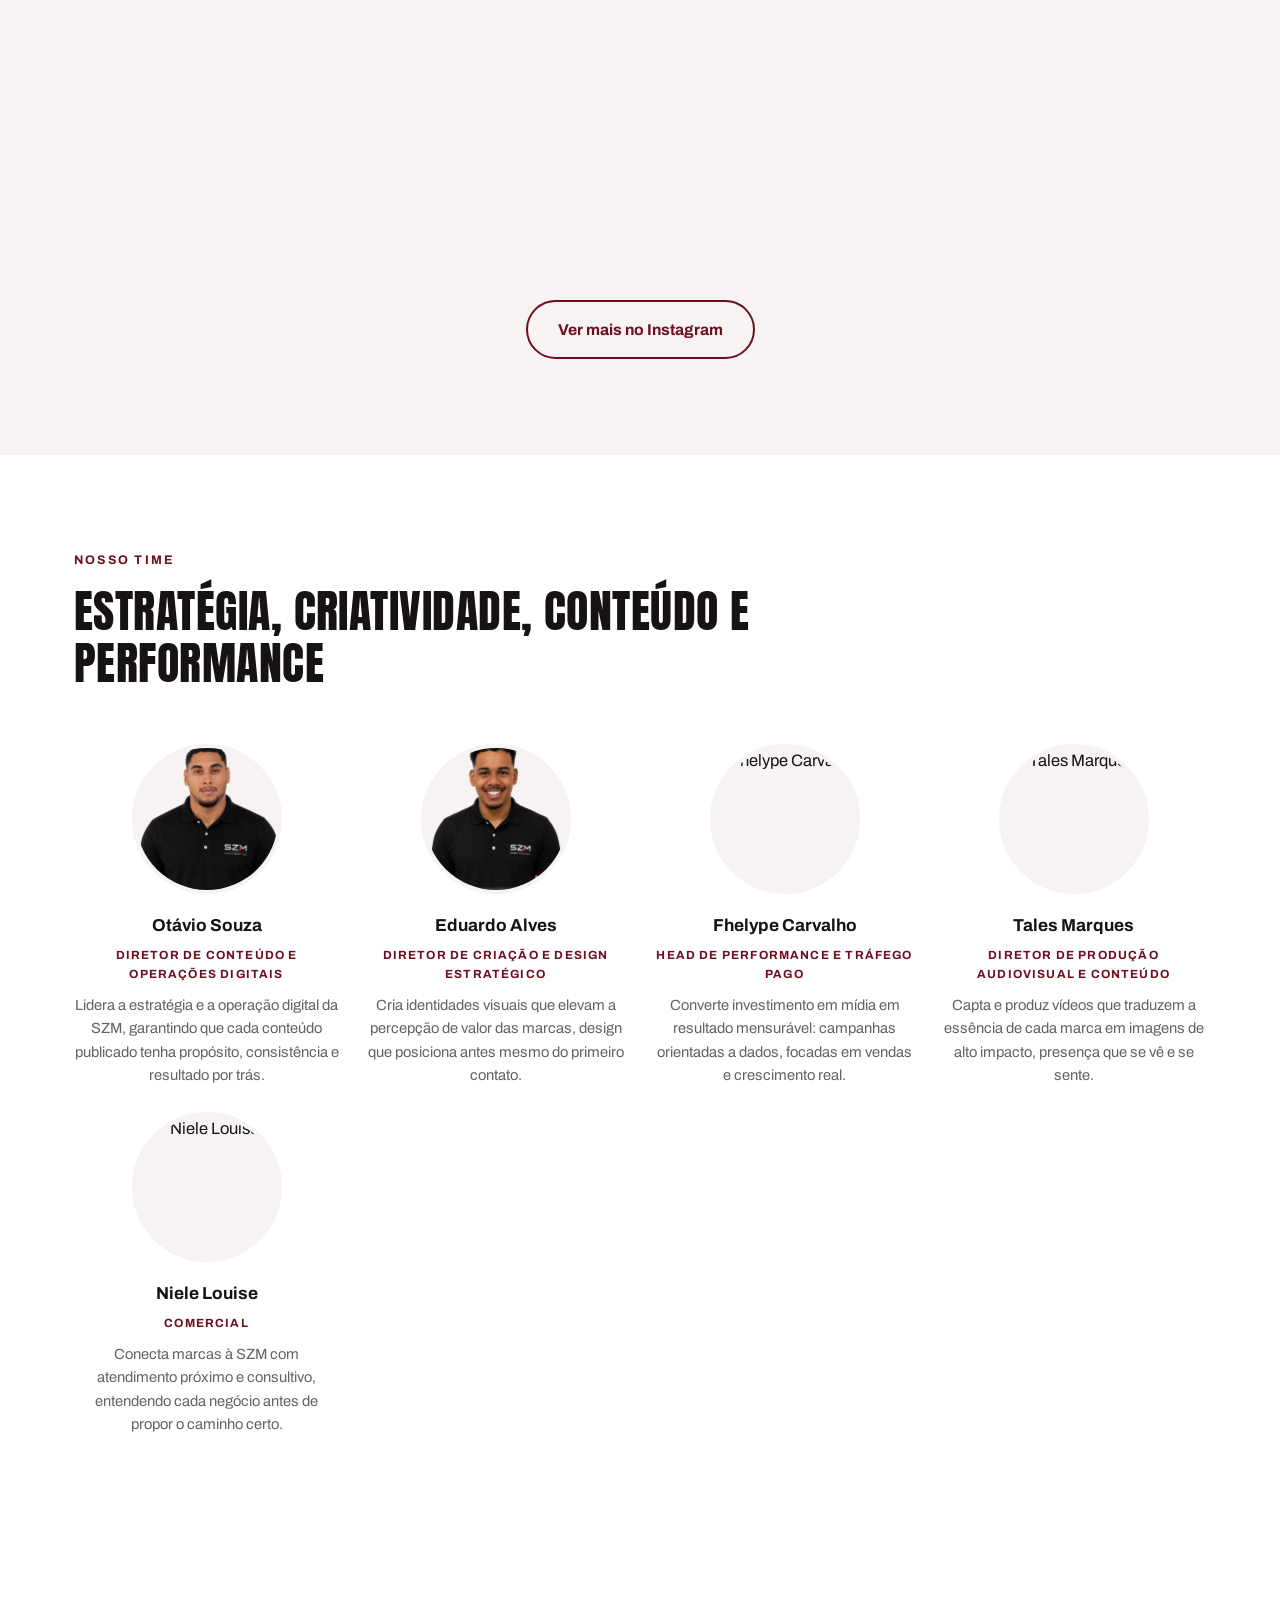
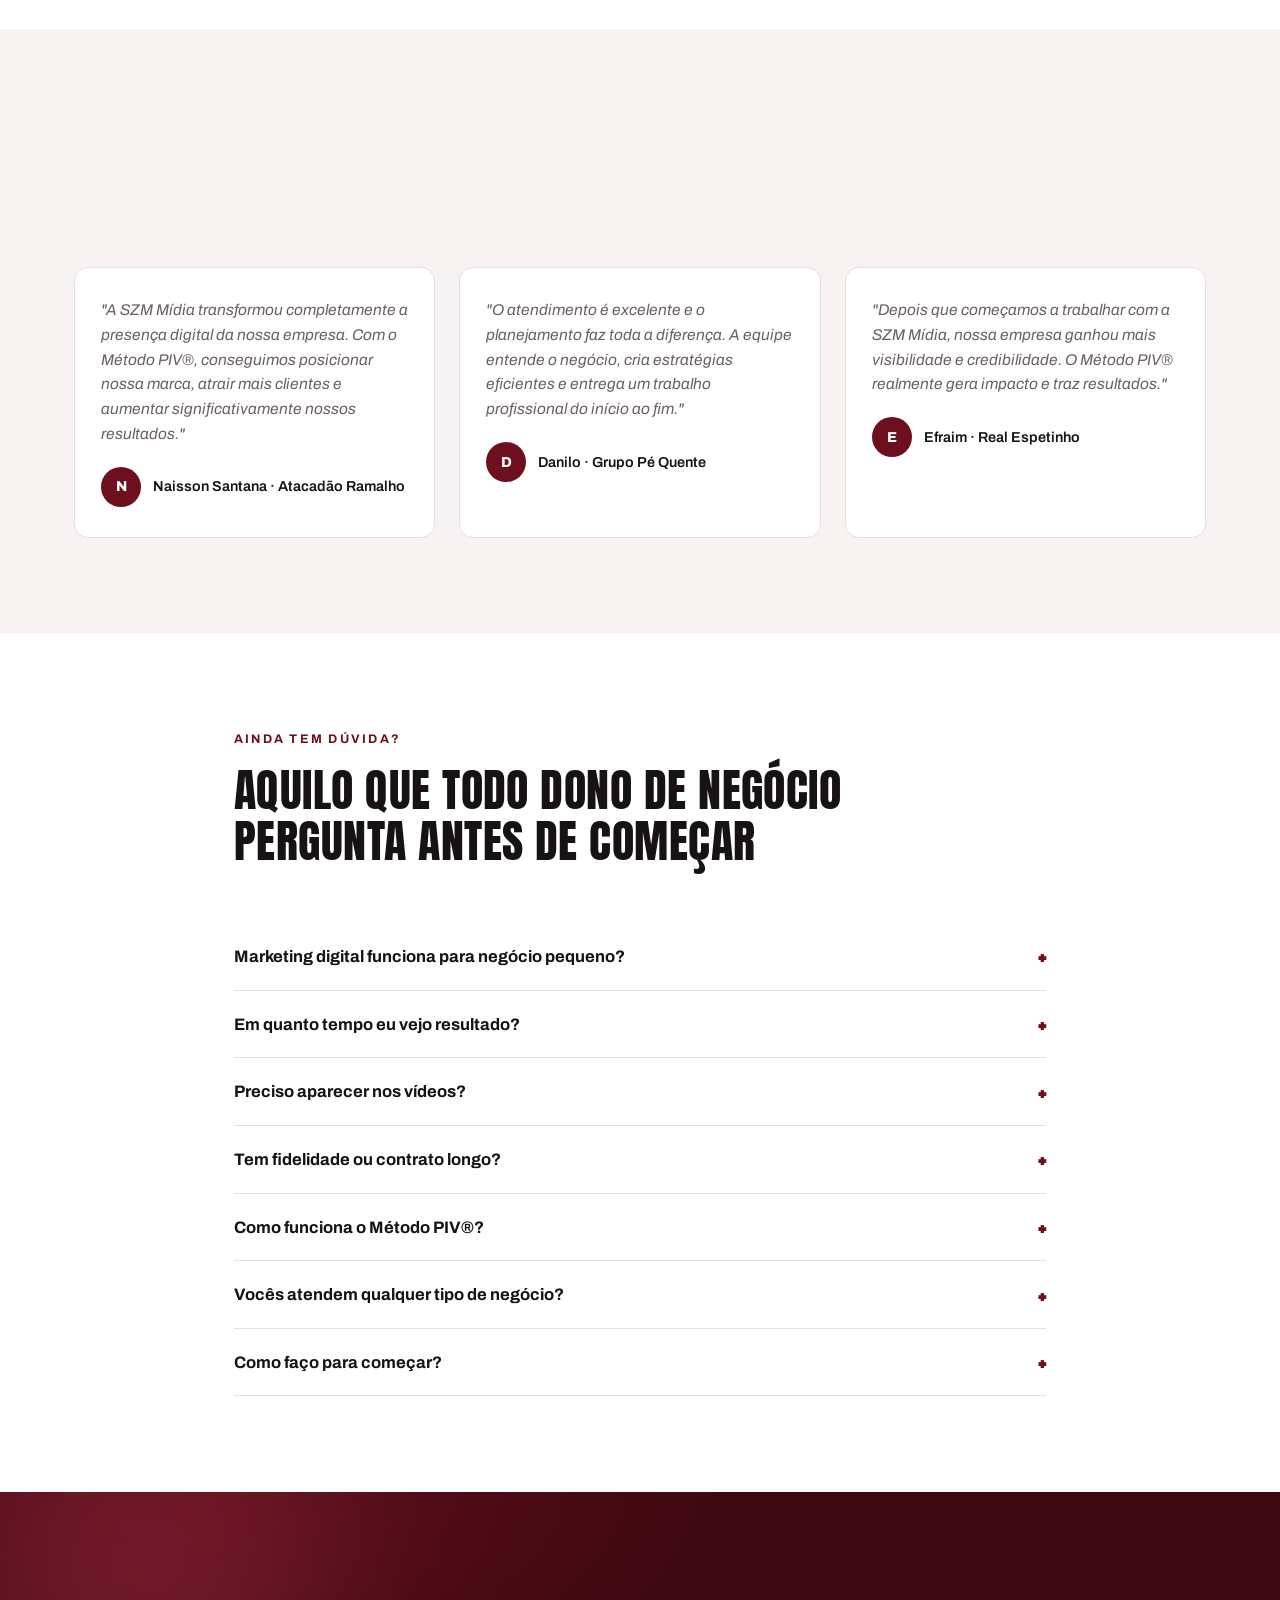
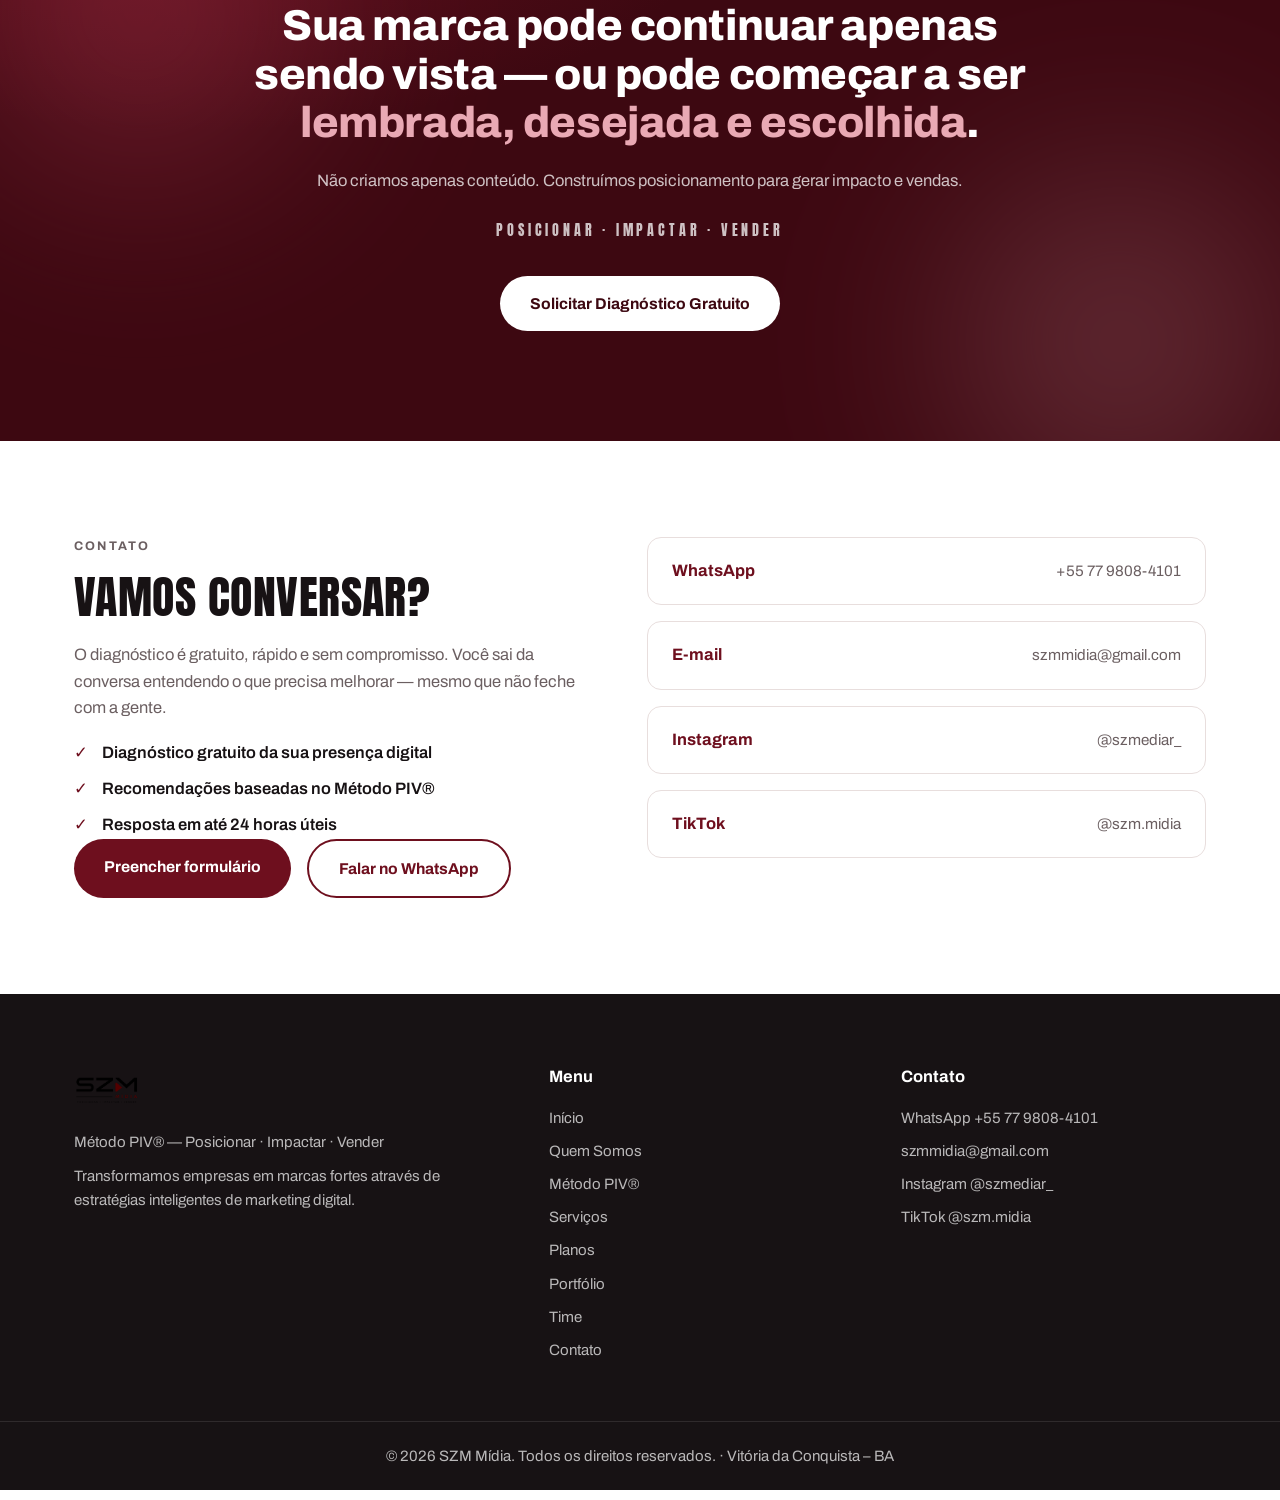
==== commit 4cc0ce19: "Add files via upload" ====
--- a/index.html
+++ b/index.html
@@ -497,6 +497,7 @@
   </section>
 
  <!-- ============ TIME ============ -->
+<!-- ============ TIME ============ -->
   <section class="section" id="time">
     <div class="container">
       <div class="section__head reveal">
@@ -514,7 +515,7 @@
           <div class="member__photo"><img src="img/eduardo.png" alt="Eduardo Alves" onerror="imgFallback(this,'avatar','EA')" /></div>
           <h4>Eduardo Alves</h4>
           <p class="member__role">Diretor de Criação e Design Estratégico</p>
-          <p>Cria identidades visuais que elevam a percepção de valor das marcas — design que posiciona antes mesmo do primeiro contato.</p>
+          <p>Cria identidades visuais que elevam a percepção de valor das marcas, design que posiciona antes mesmo do primeiro contato.</p>
         </article>
         <article class="member reveal">
           <div class="member__photo"><img src="img/felipe.png" alt="Fhelype Carvalho" onerror="imgFallback(this,'avatar','FC')" /></div>
@@ -526,7 +527,13 @@
           <div class="member__photo"><img src="img/tales.png" alt="Tales Marques" onerror="imgFallback(this,'avatar','TM')" /></div>
           <h4>Tales Marques</h4>
           <p class="member__role">Diretor de Produção Audiovisual e Conteúdo</p>
-          <p>Capta e produz vídeos que traduzem a essência de cada marca em imagens de alto impacto — presença que se vê e se sente.</p>
+          <p>Capta e produz vídeos que traduzem a essência de cada marca em imagens de alto impacto, presença que se vê e se sente.</p>
+        </article>
+        <article class="member reveal">
+          <div class="member__photo"><img src="img/niele.png" alt="Niele Louise" onerror="imgFallback(this,'avatar','NL')" /></div>
+          <h4>Niele Louise</h4>
+          <p class="member__role">Comercial</p>
+          <p>Conecta marcas à SZM com atendimento próximo e consultivo, entendendo cada negócio antes de propor o caminho certo.</p>
         </article>
       </div>
       <p class="team-note reveal">Cada projeto é conduzido por profissionais com responsabilidades específicas e um único objetivo: uma presença de marca mais forte e preparada para gerar oportunidades.</p>
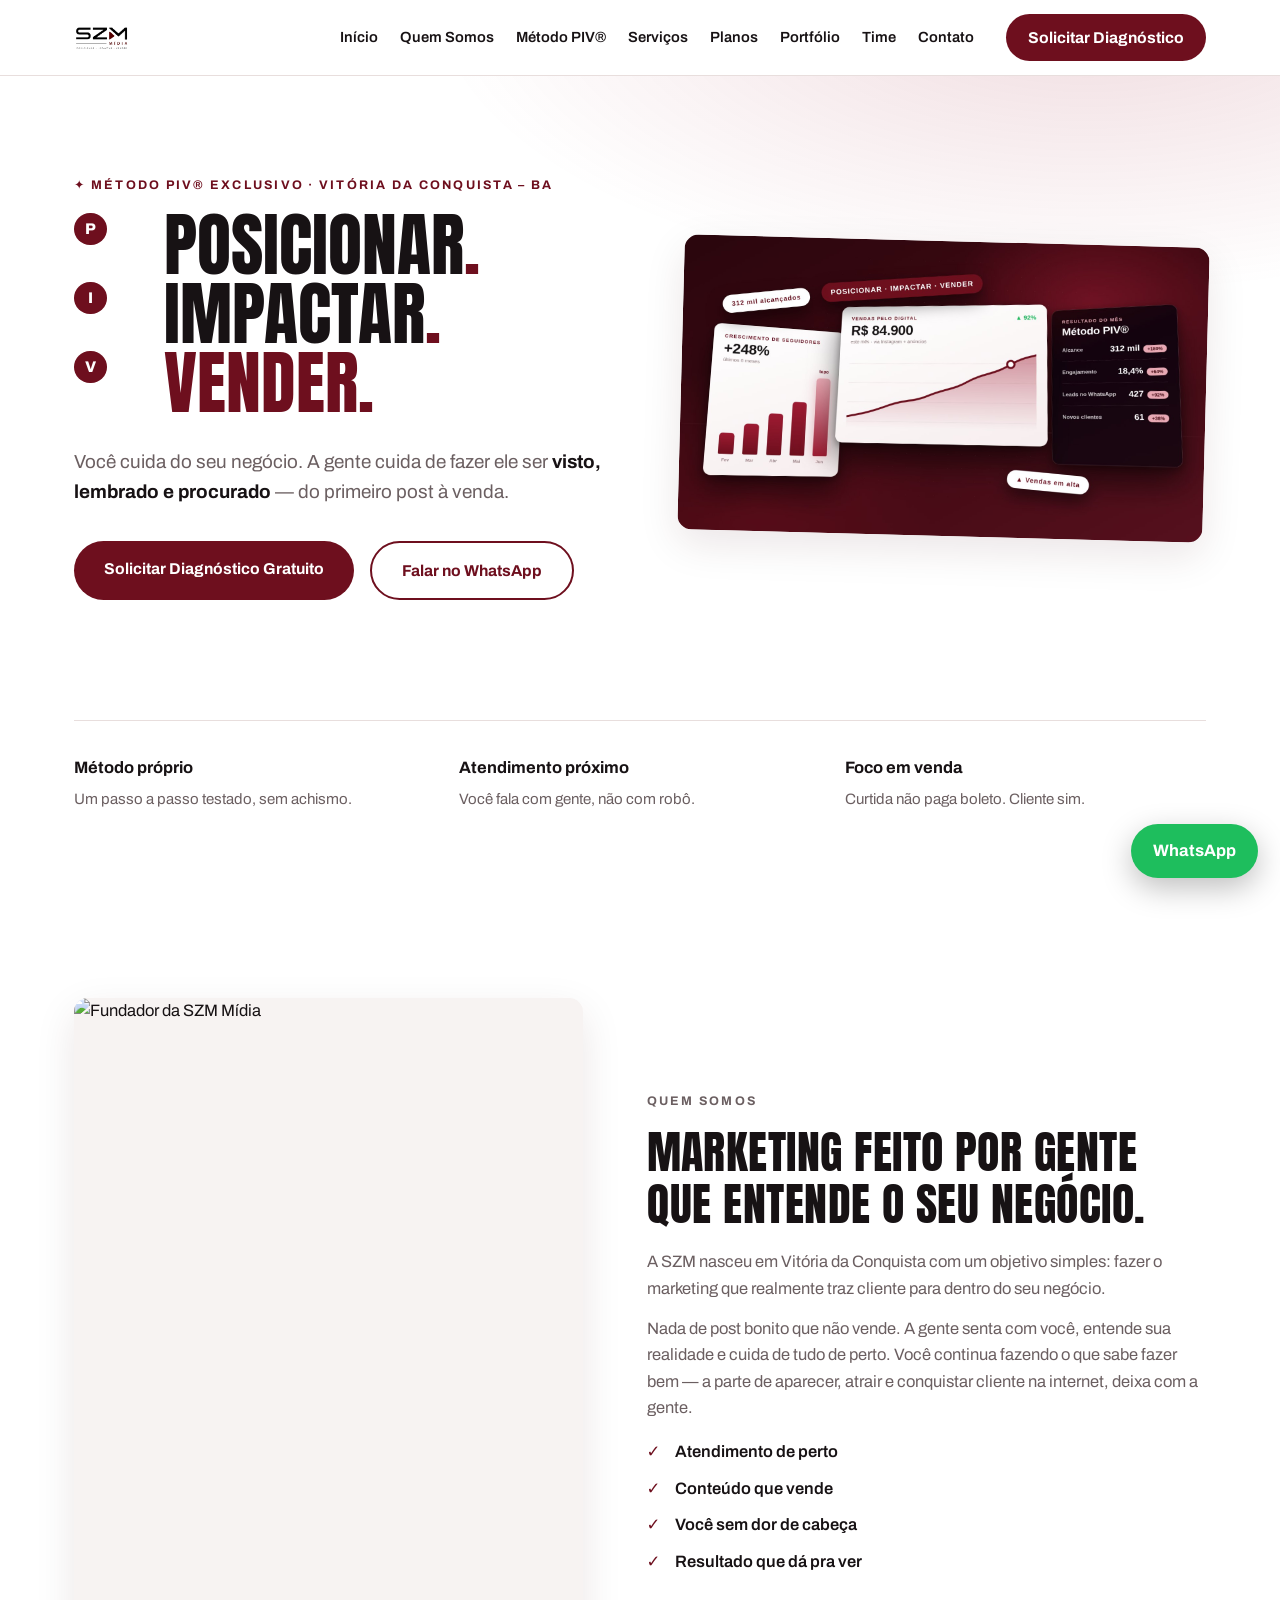
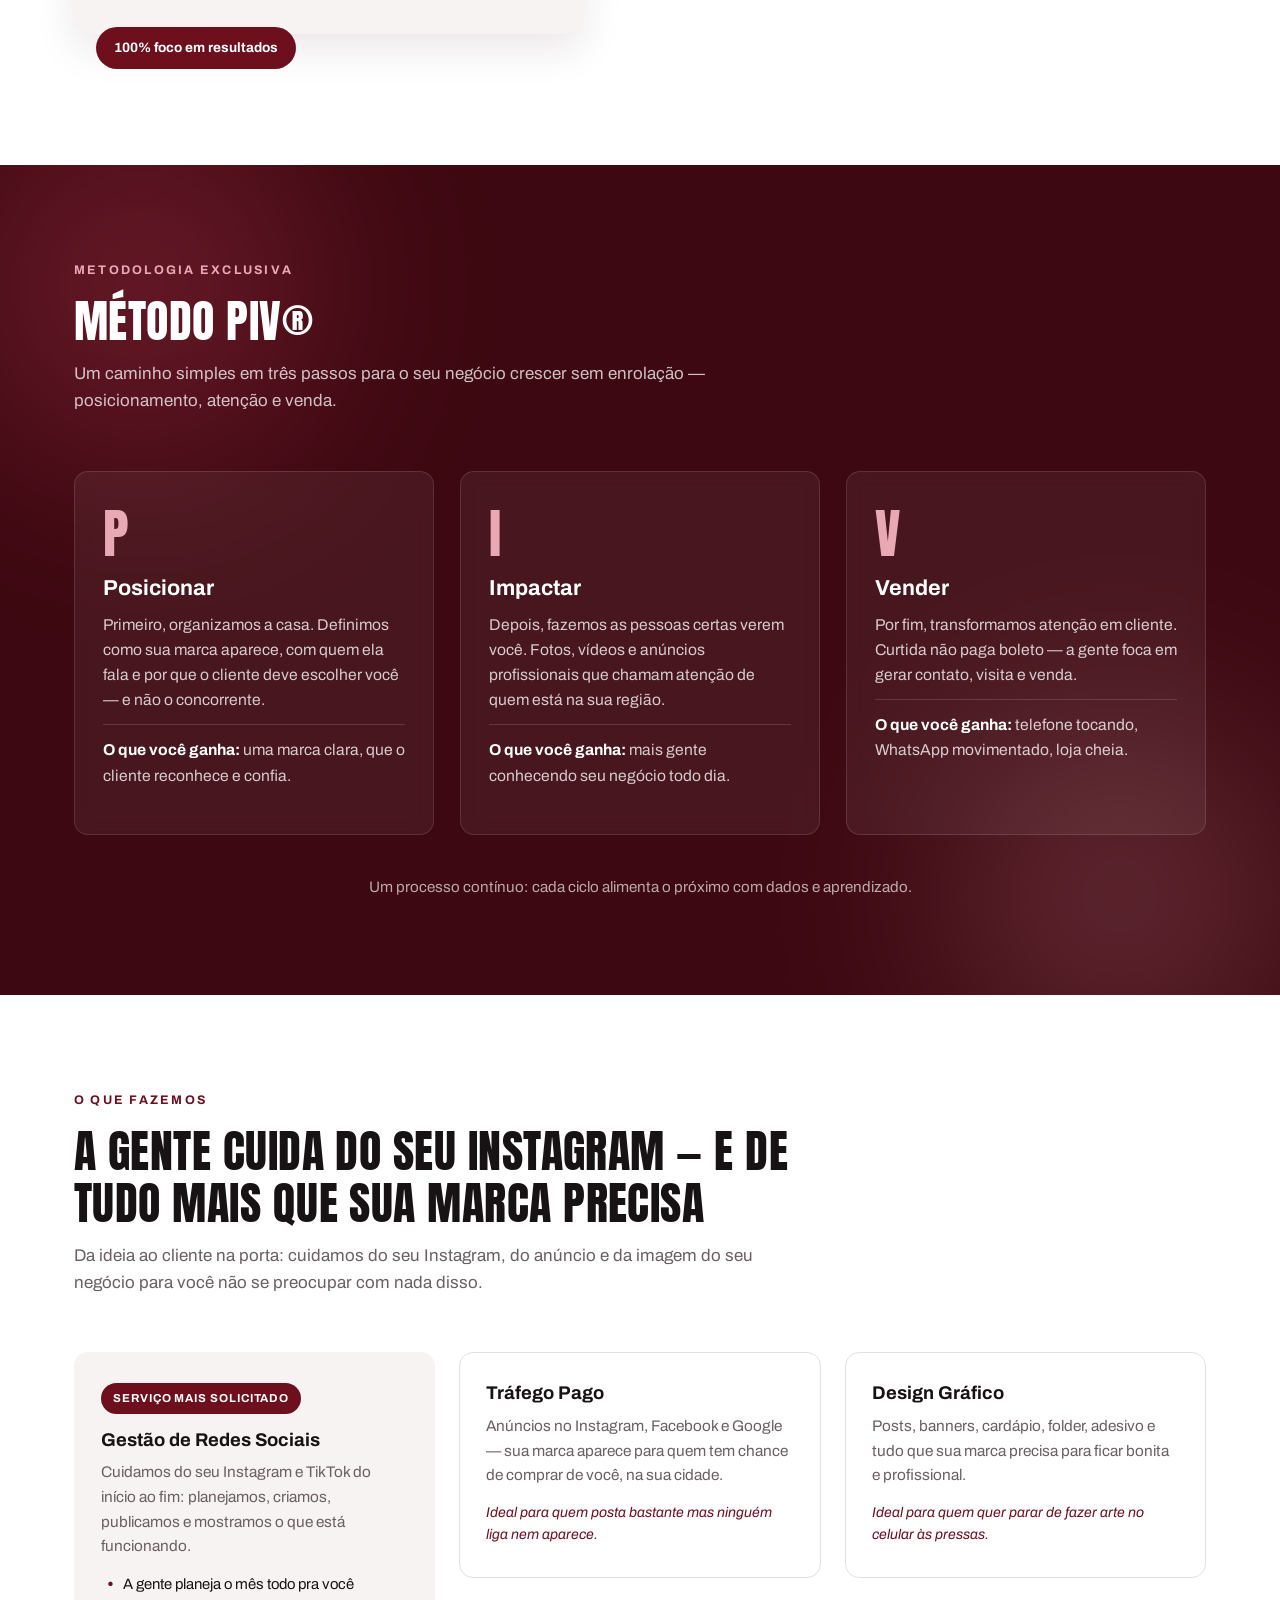
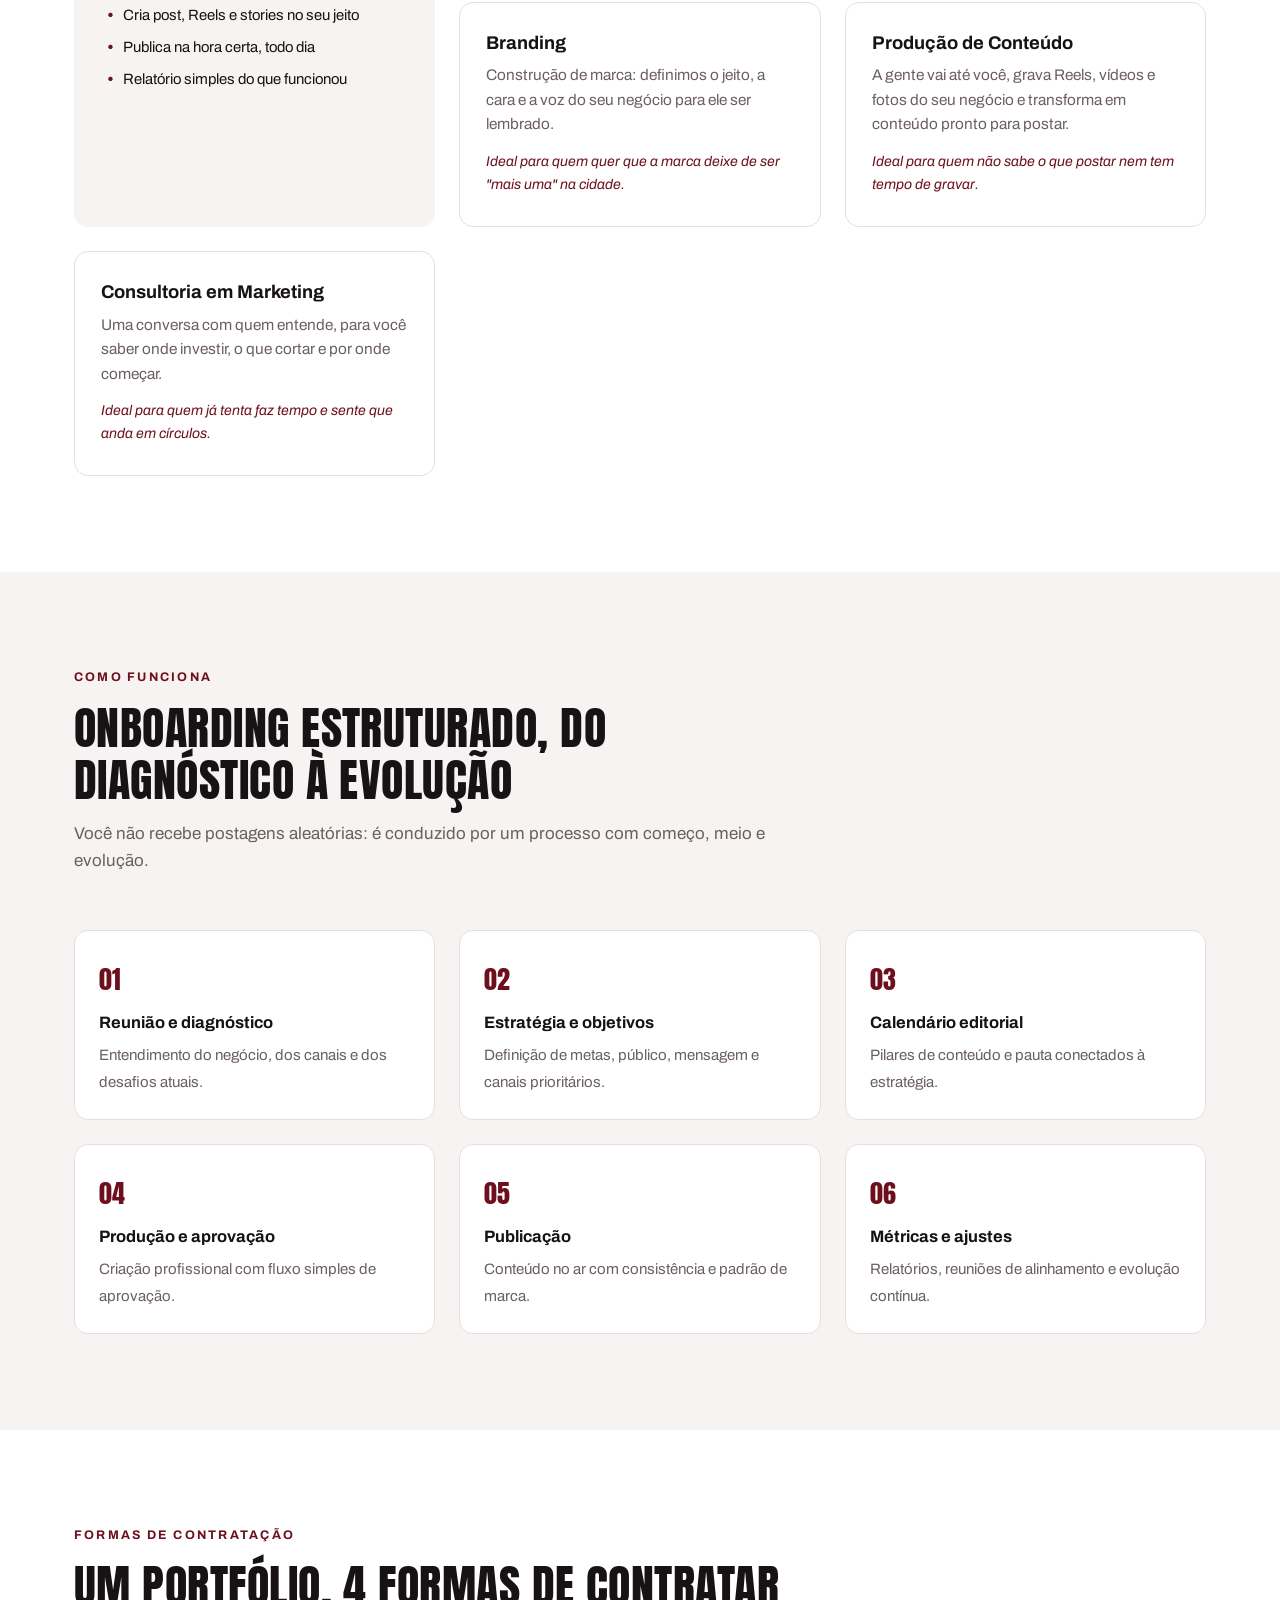
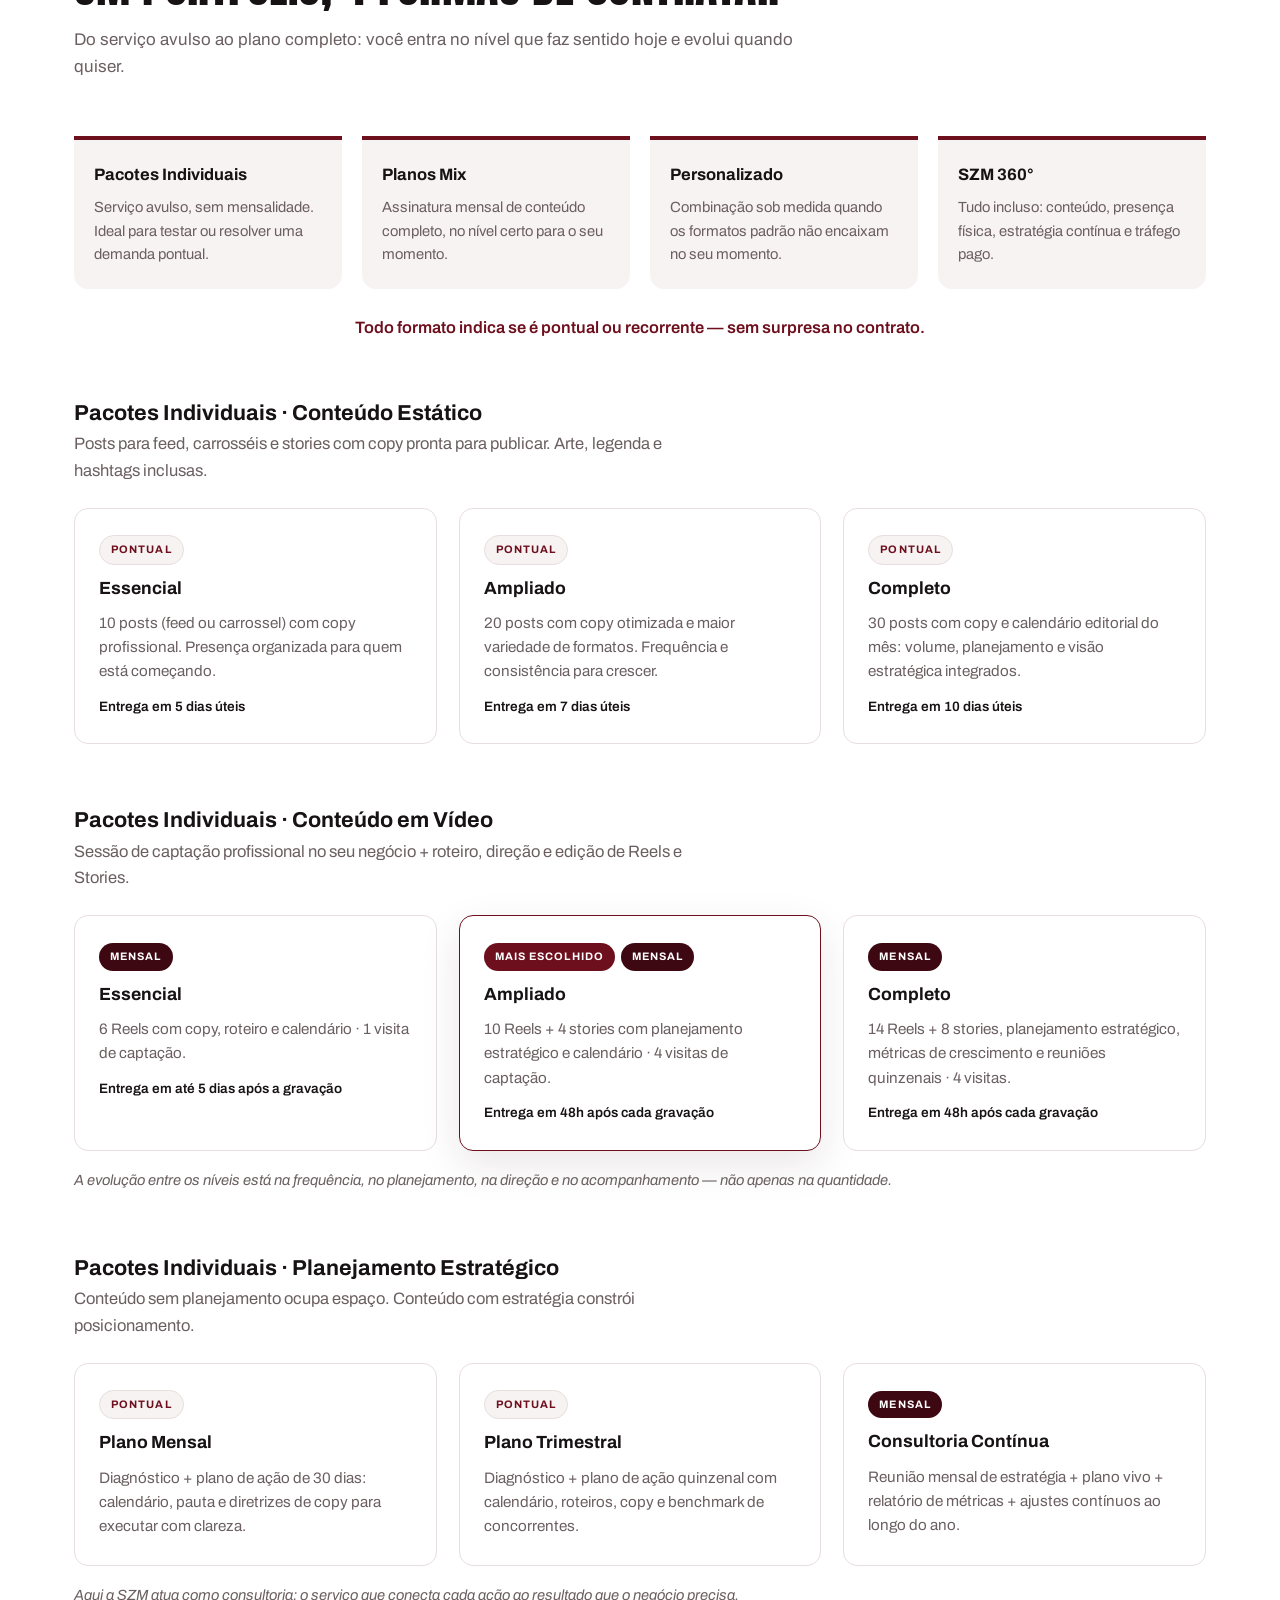
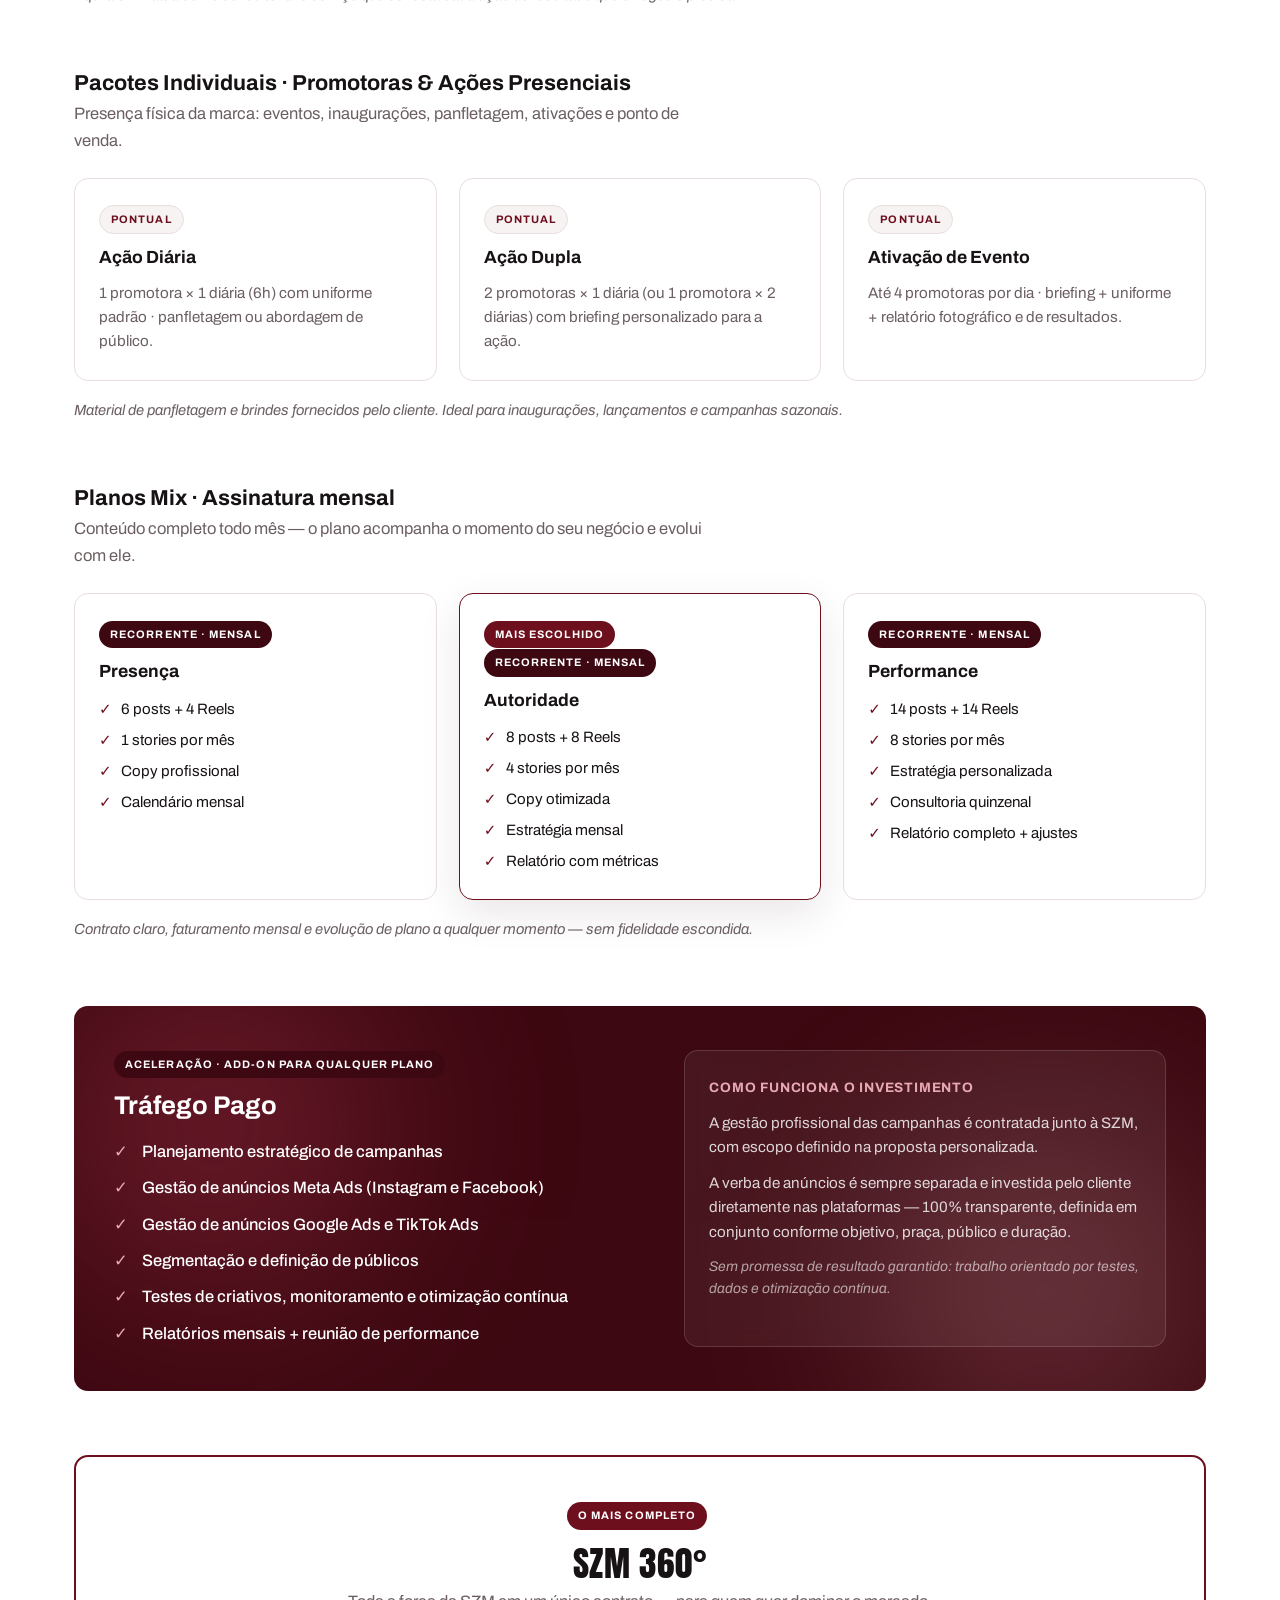
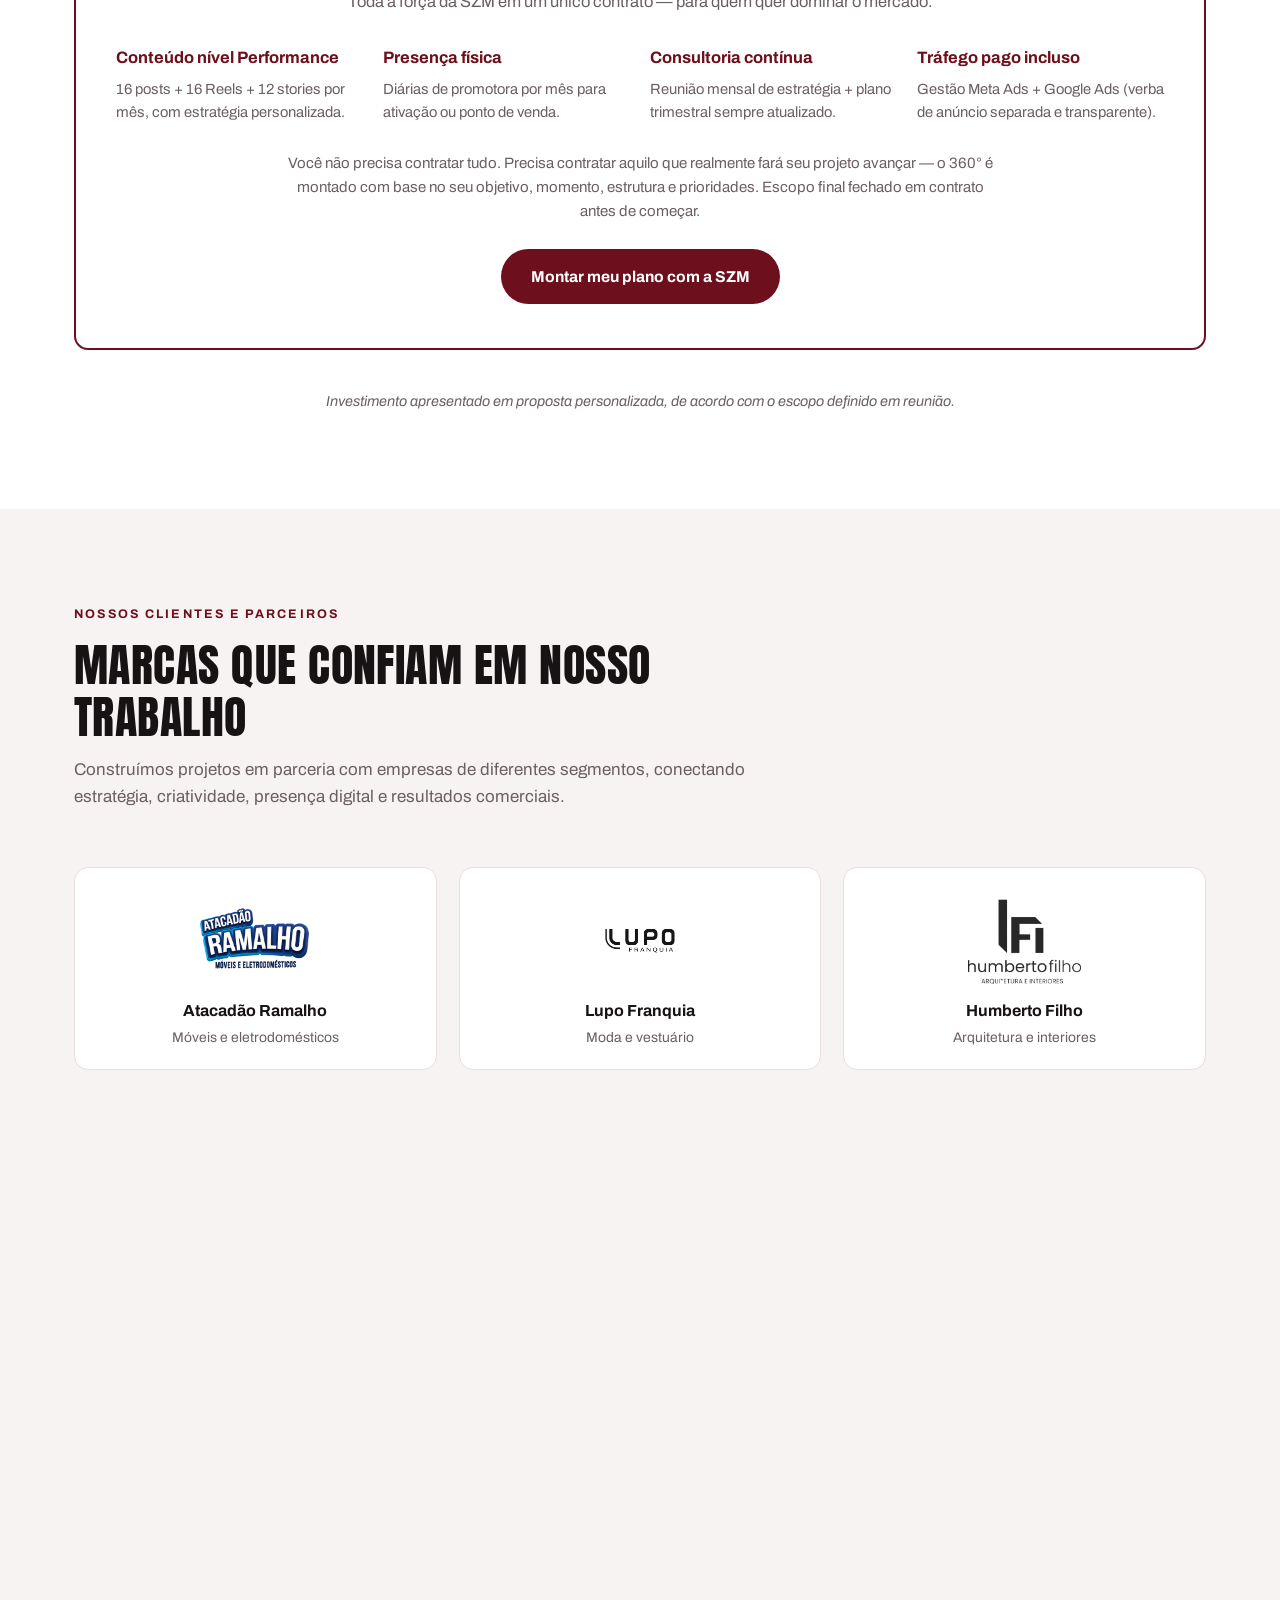
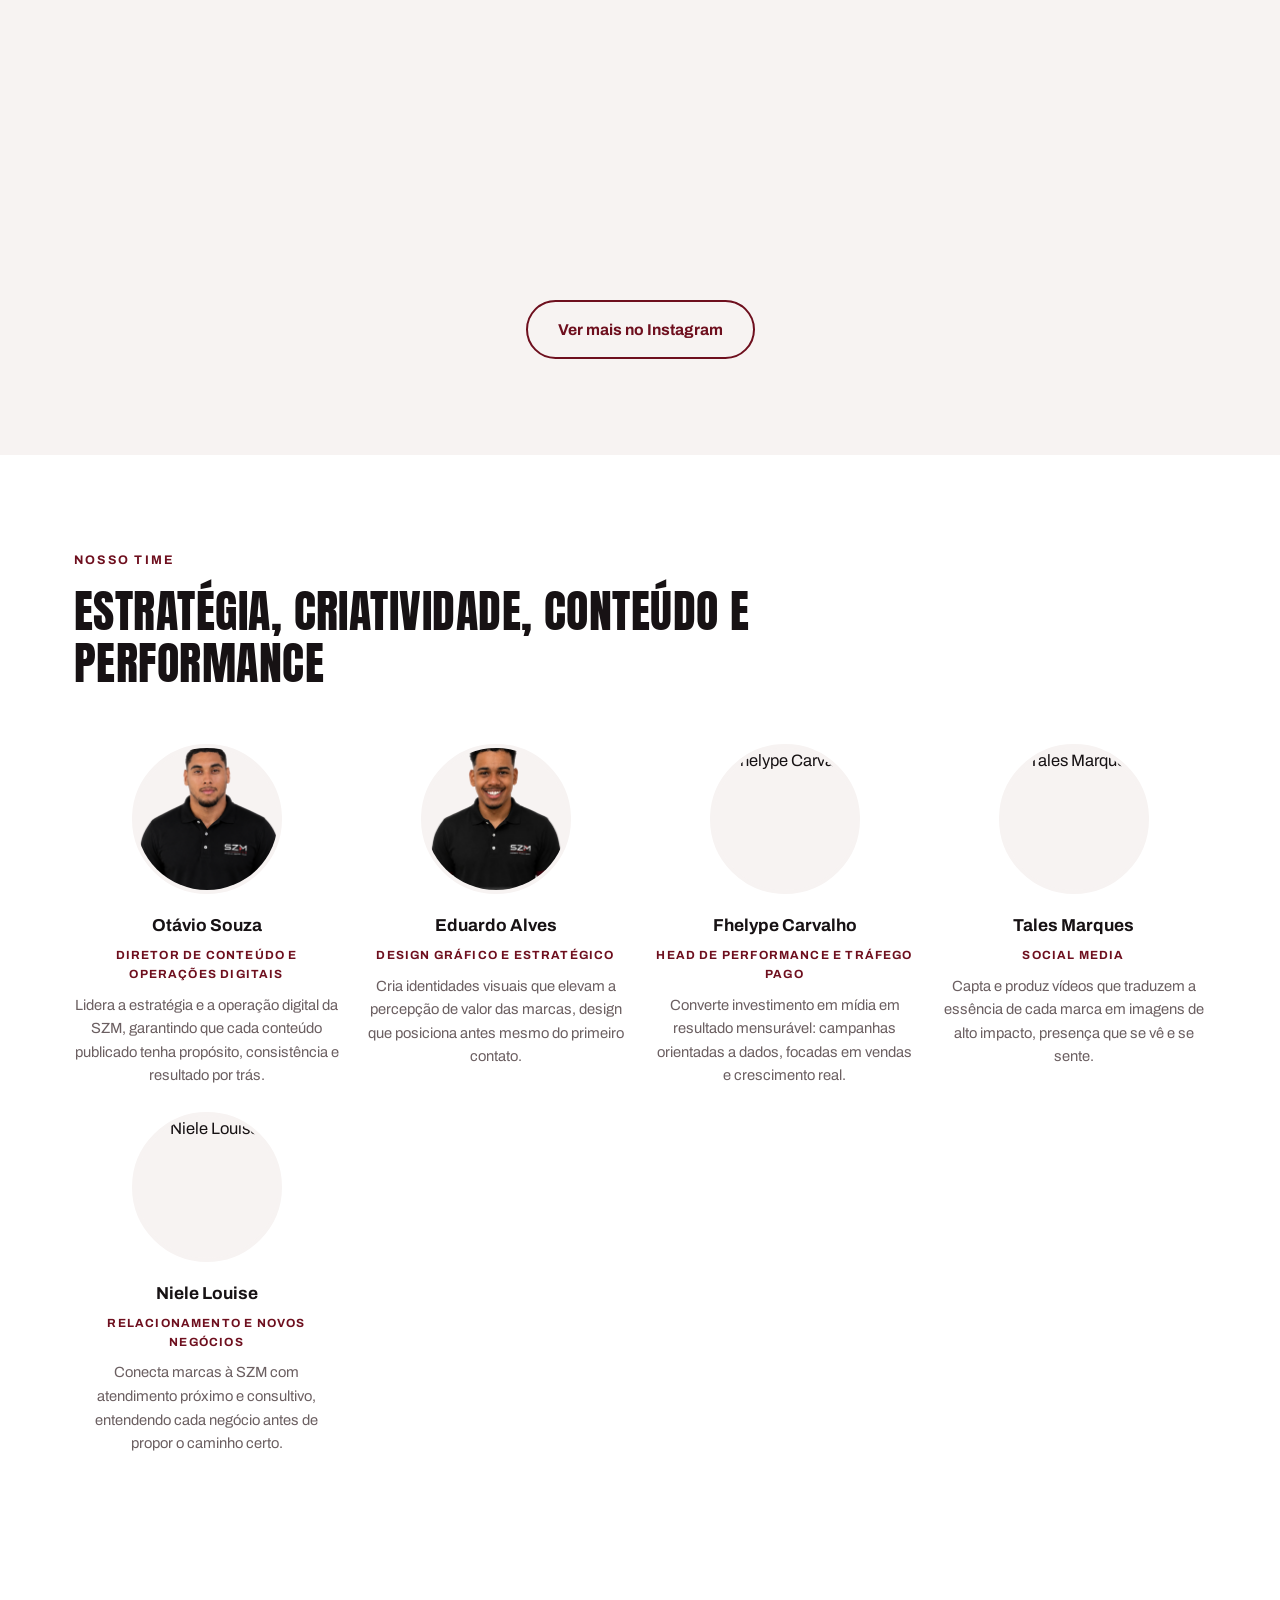
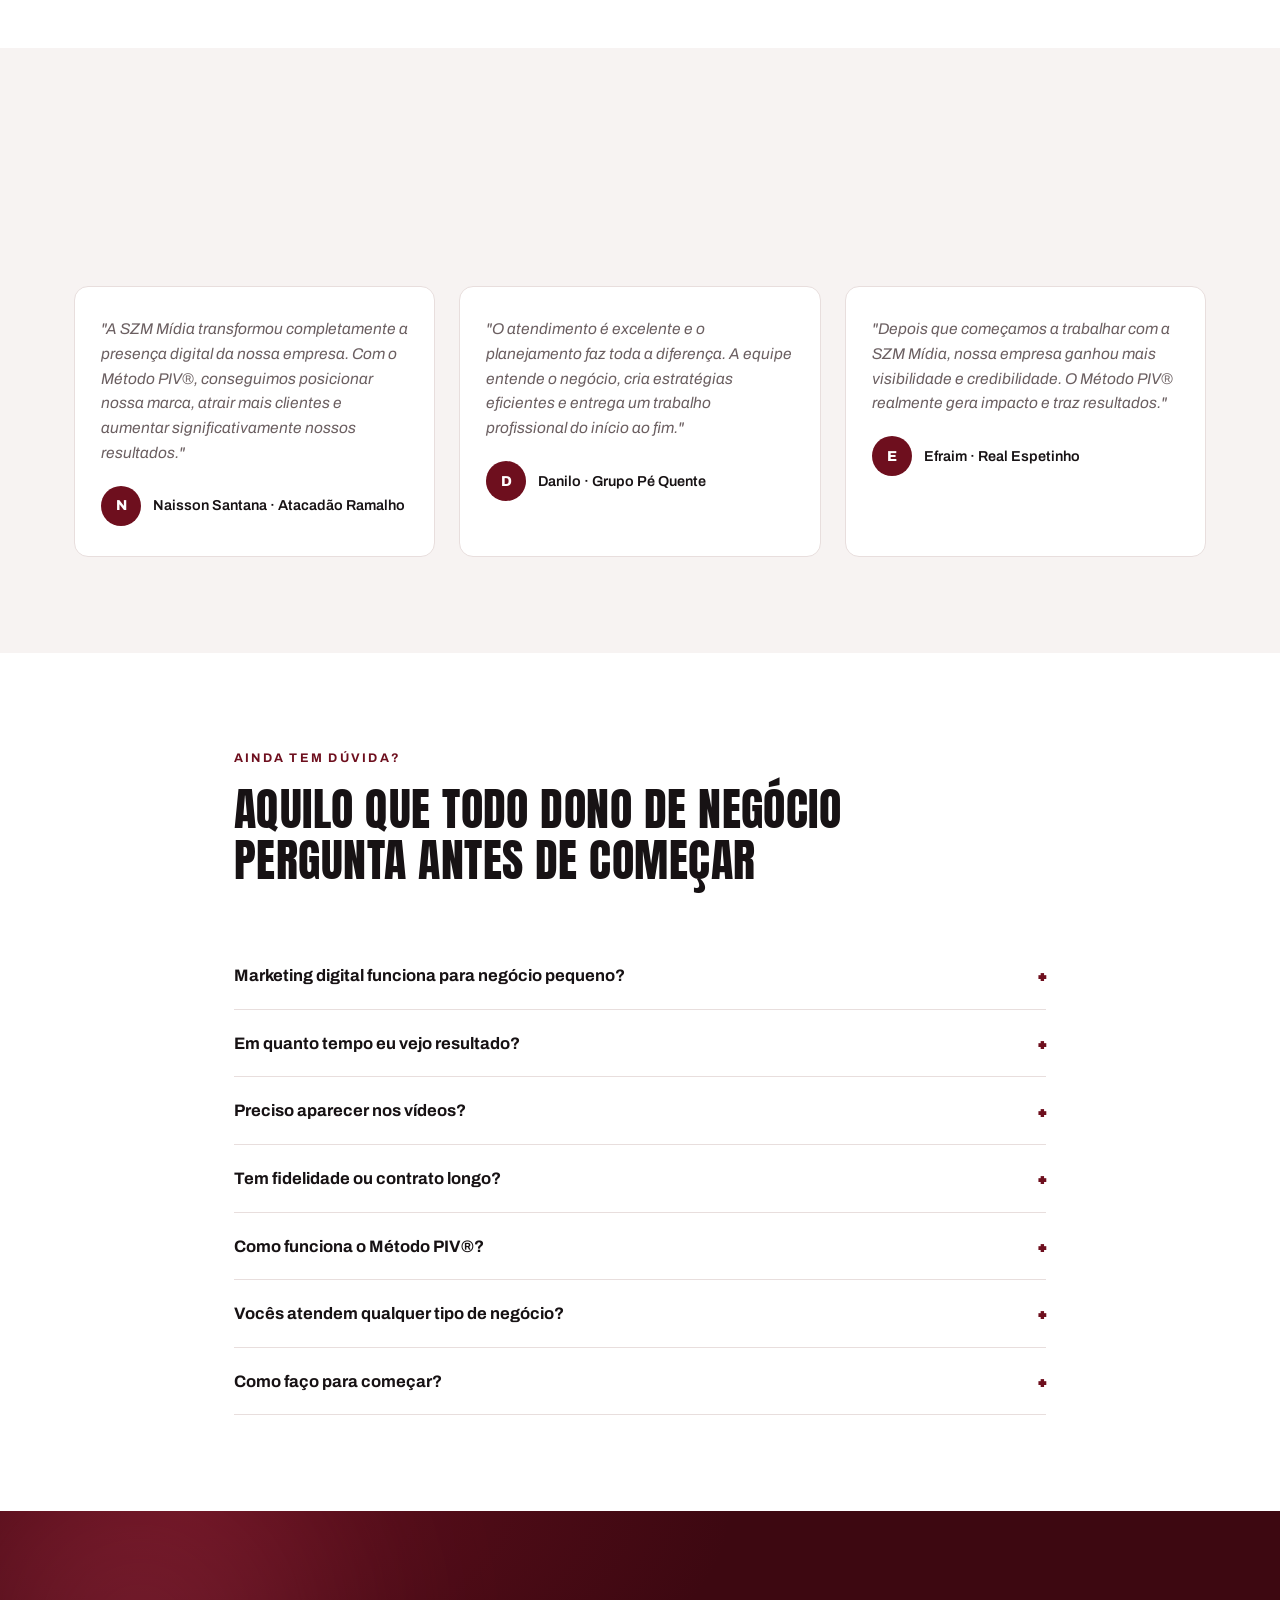
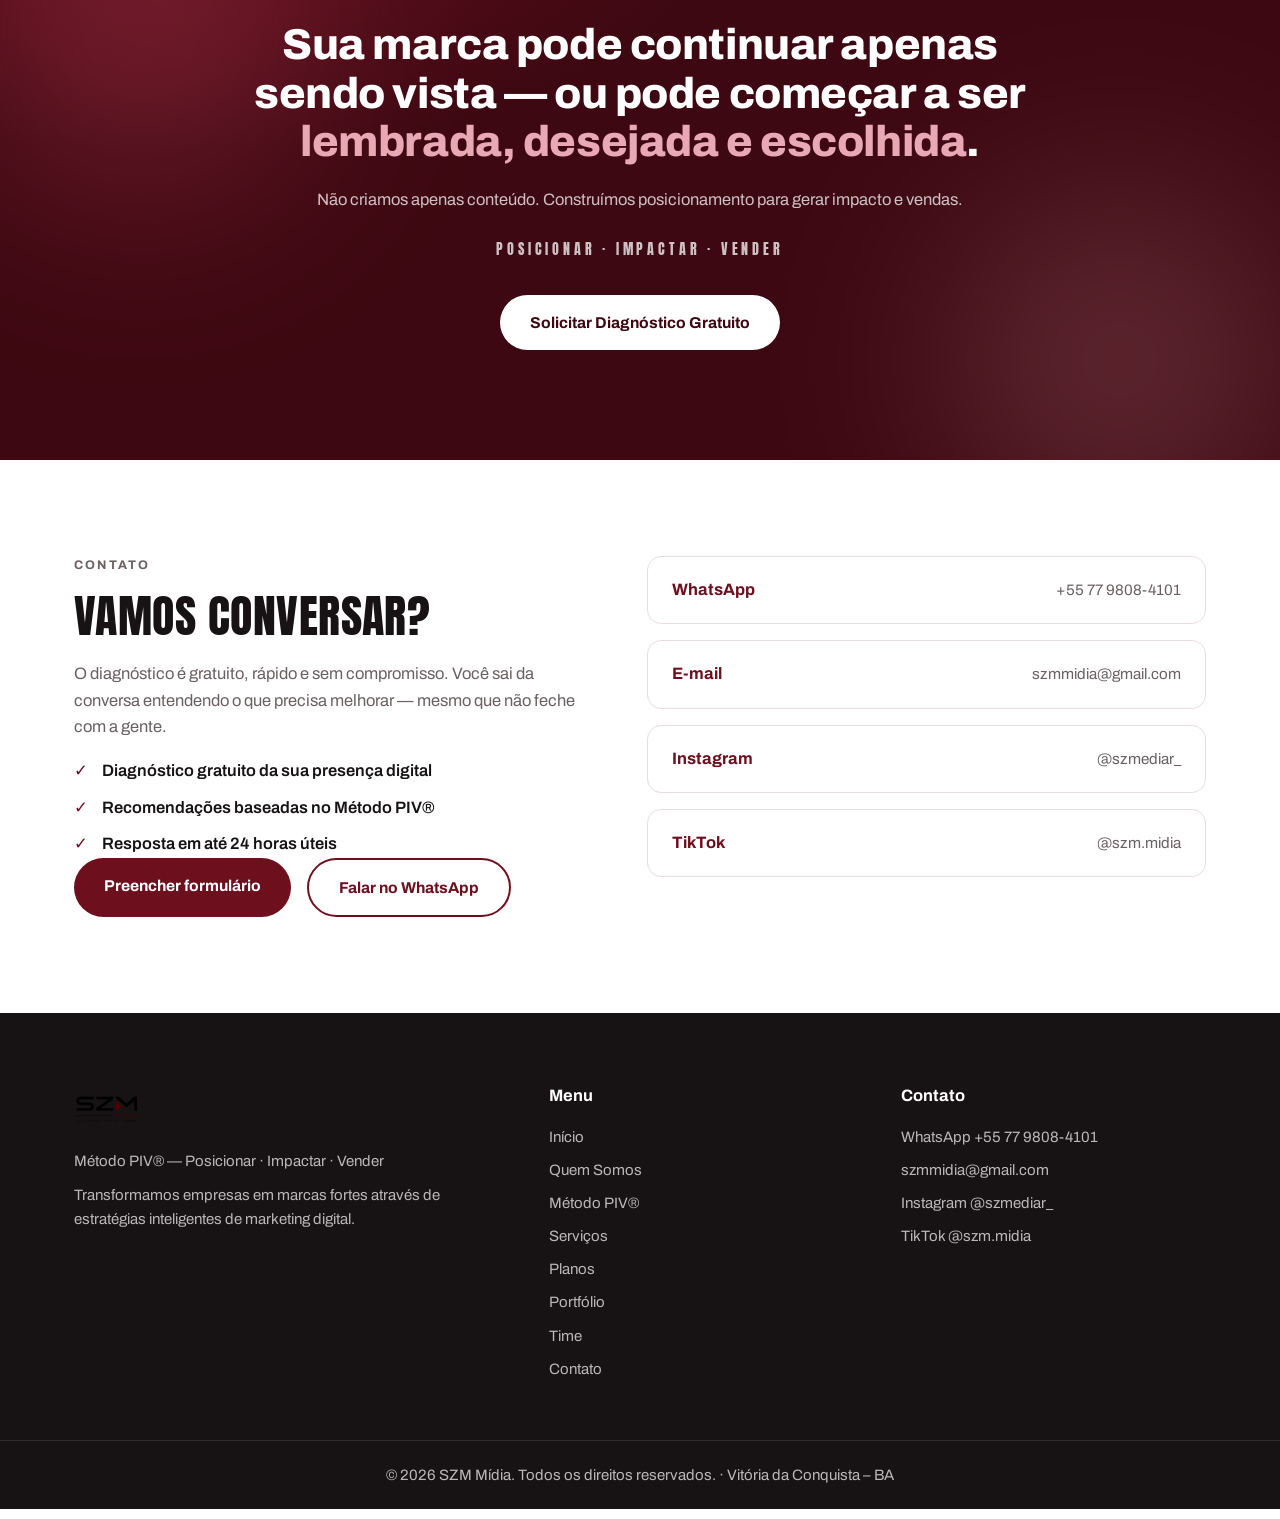
==== commit 25dbab66: "Add files via upload" ====
--- a/index.html
+++ b/index.html
@@ -514,7 +514,7 @@
         <article class="member reveal">
           <div class="member__photo"><img src="img/eduardo.png" alt="Eduardo Alves" onerror="imgFallback(this,'avatar','EA')" /></div>
           <h4>Eduardo Alves</h4>
-          <p class="member__role">Diretor de Criação e Design Estratégico</p>
+          <p class="member__role">Design Gráfico e Estratégico</p>
           <p>Cria identidades visuais que elevam a percepção de valor das marcas, design que posiciona antes mesmo do primeiro contato.</p>
         </article>
         <article class="member reveal">
@@ -526,13 +526,13 @@
         <article class="member reveal">
           <div class="member__photo"><img src="img/tales.png" alt="Tales Marques" onerror="imgFallback(this,'avatar','TM')" /></div>
           <h4>Tales Marques</h4>
-          <p class="member__role">Diretor de Produção Audiovisual e Conteúdo</p>
+          <p class="member__role">Social Media</p>
           <p>Capta e produz vídeos que traduzem a essência de cada marca em imagens de alto impacto, presença que se vê e se sente.</p>
         </article>
         <article class="member reveal">
           <div class="member__photo"><img src="img/niele.png" alt="Niele Louise" onerror="imgFallback(this,'avatar','NL')" /></div>
           <h4>Niele Louise</h4>
-          <p class="member__role">Comercial</p>
+          <p class="member__role">Relacionamento e Novos Negócios</p>
           <p>Conecta marcas à SZM com atendimento próximo e consultivo, entendendo cada negócio antes de propor o caminho certo.</p>
         </article>
       </div>
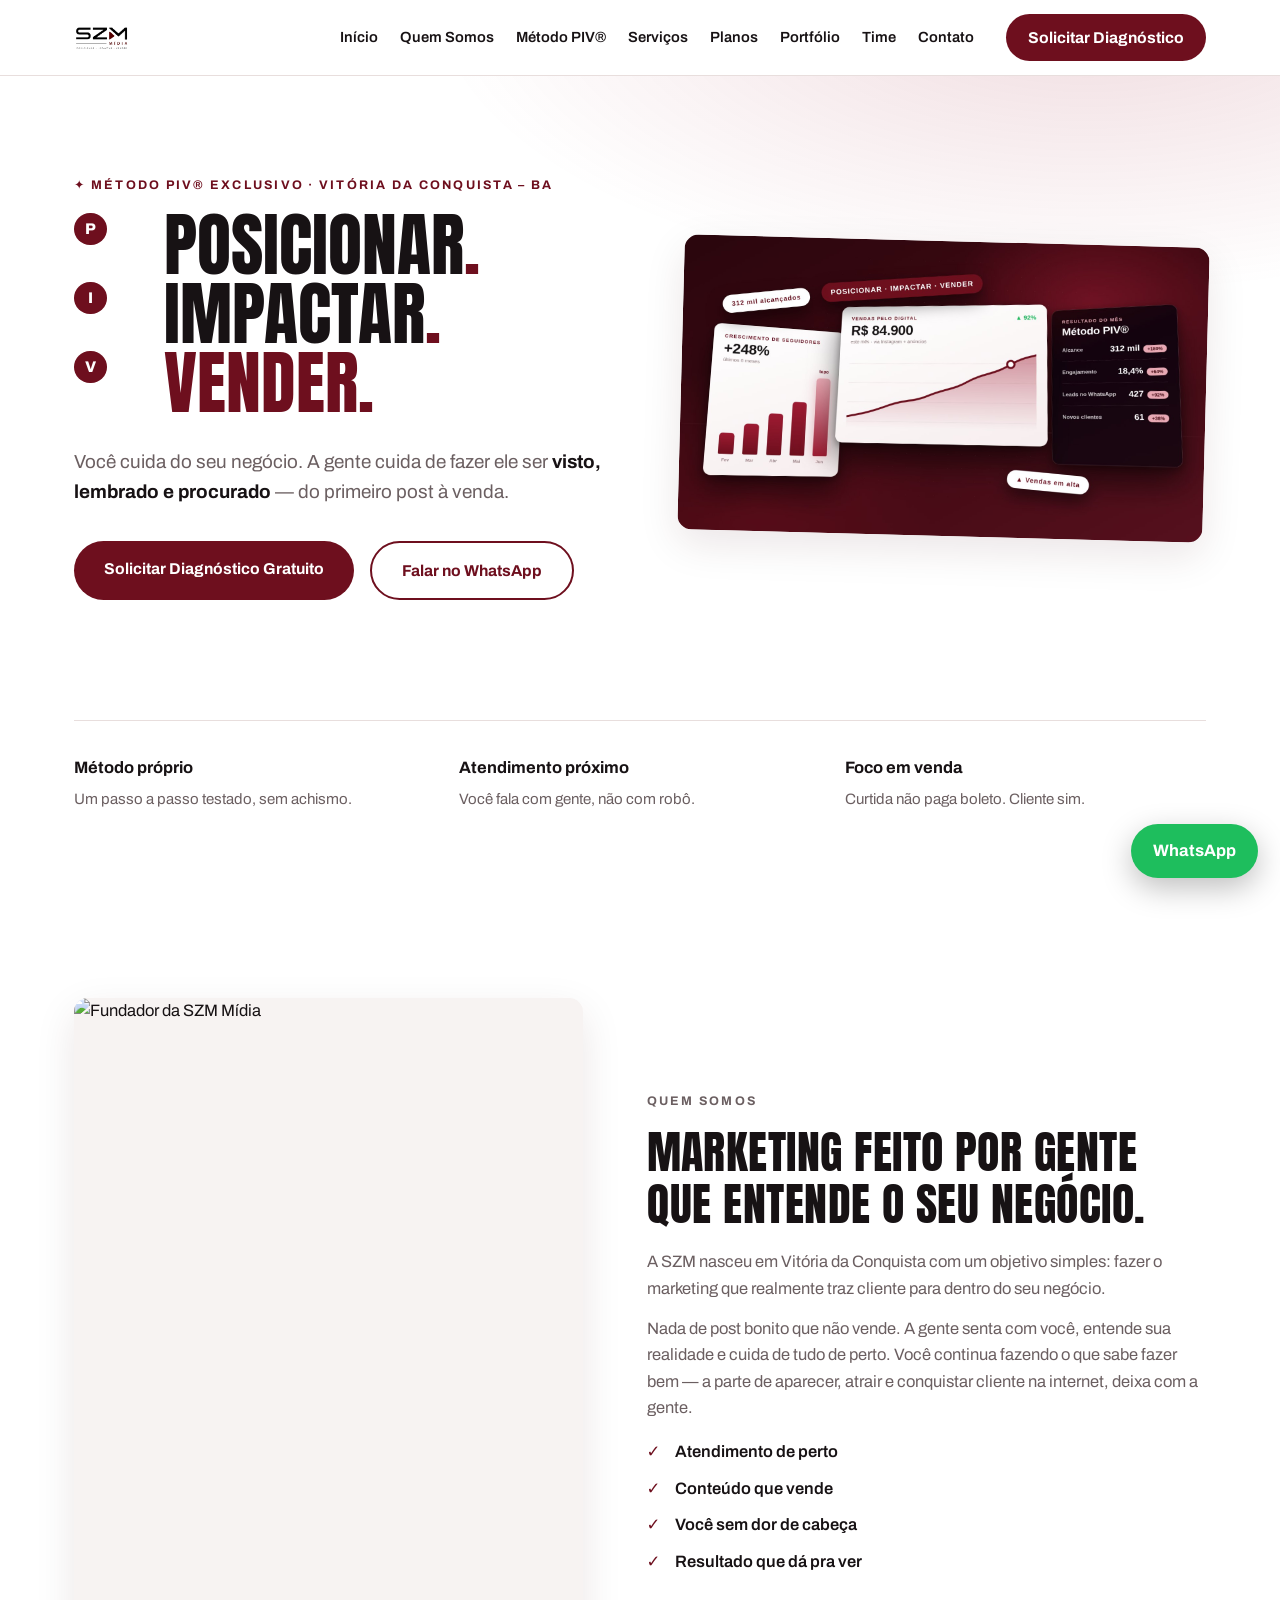
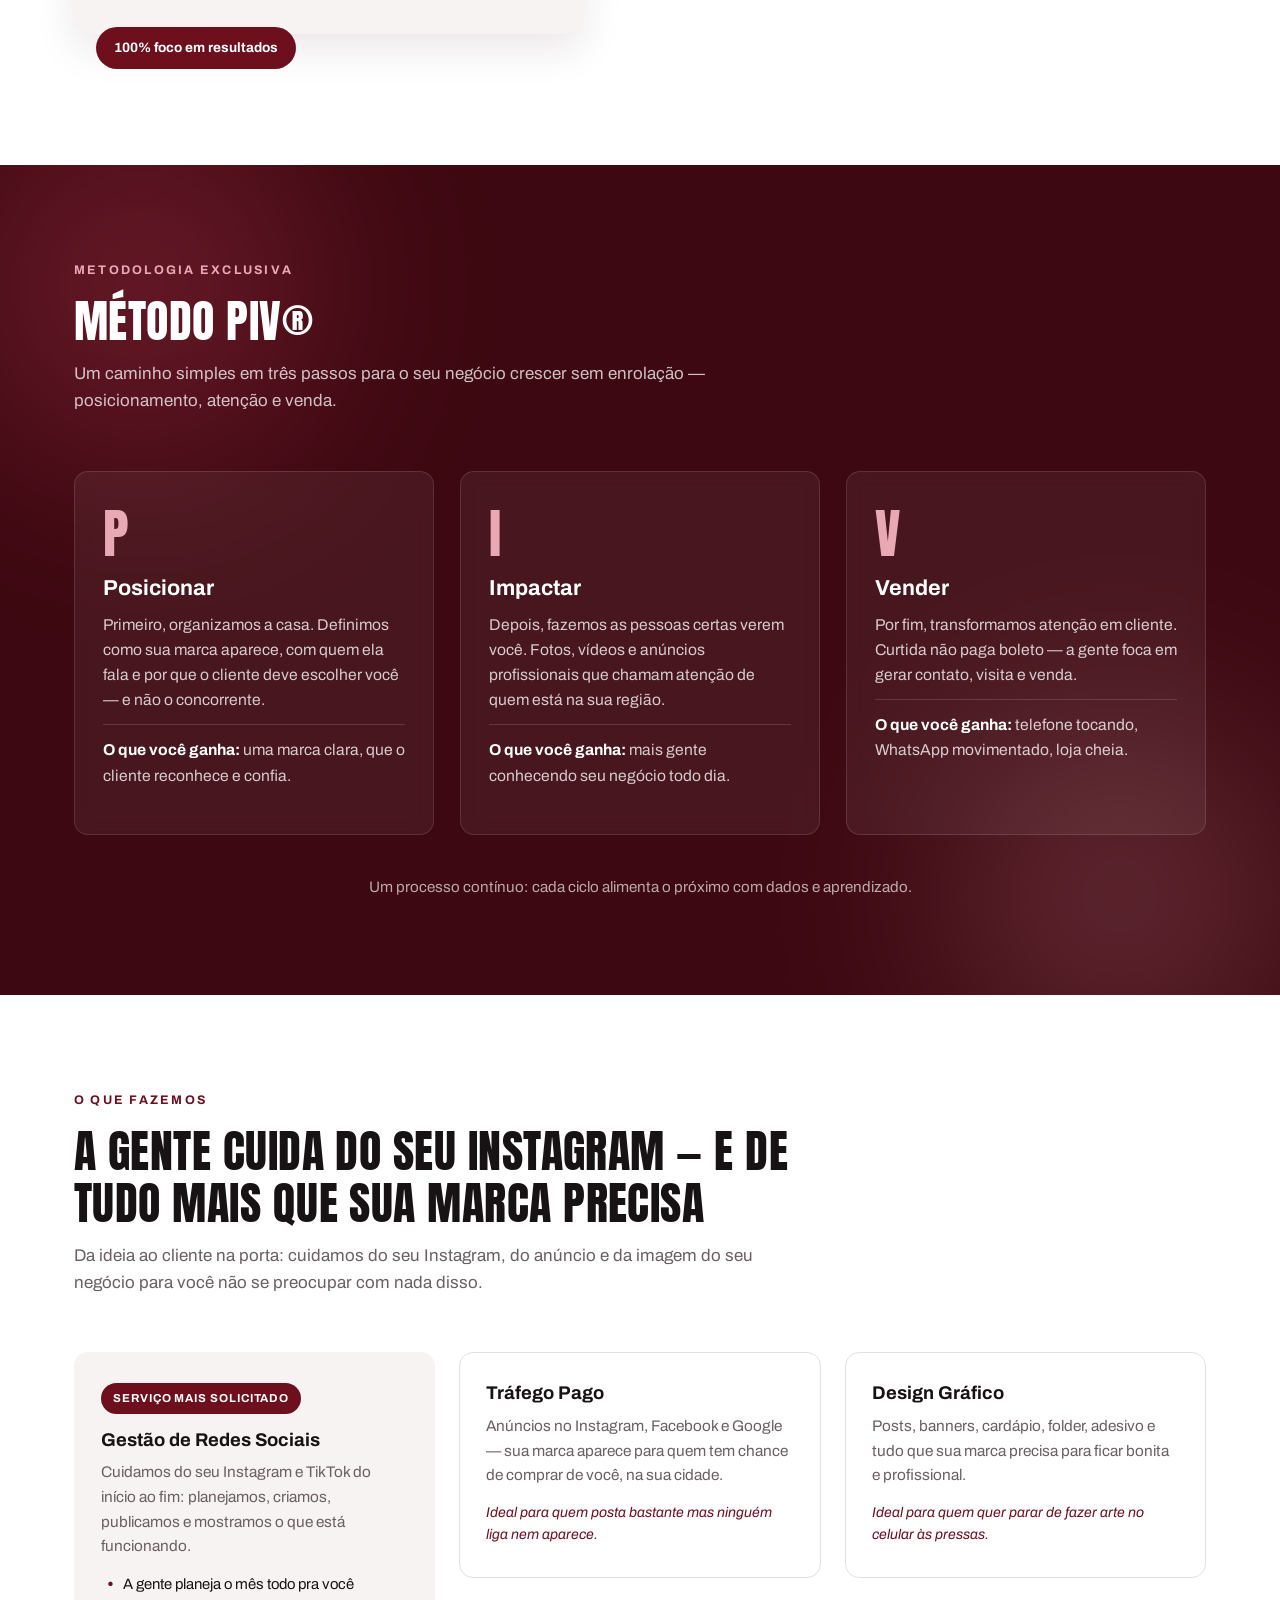
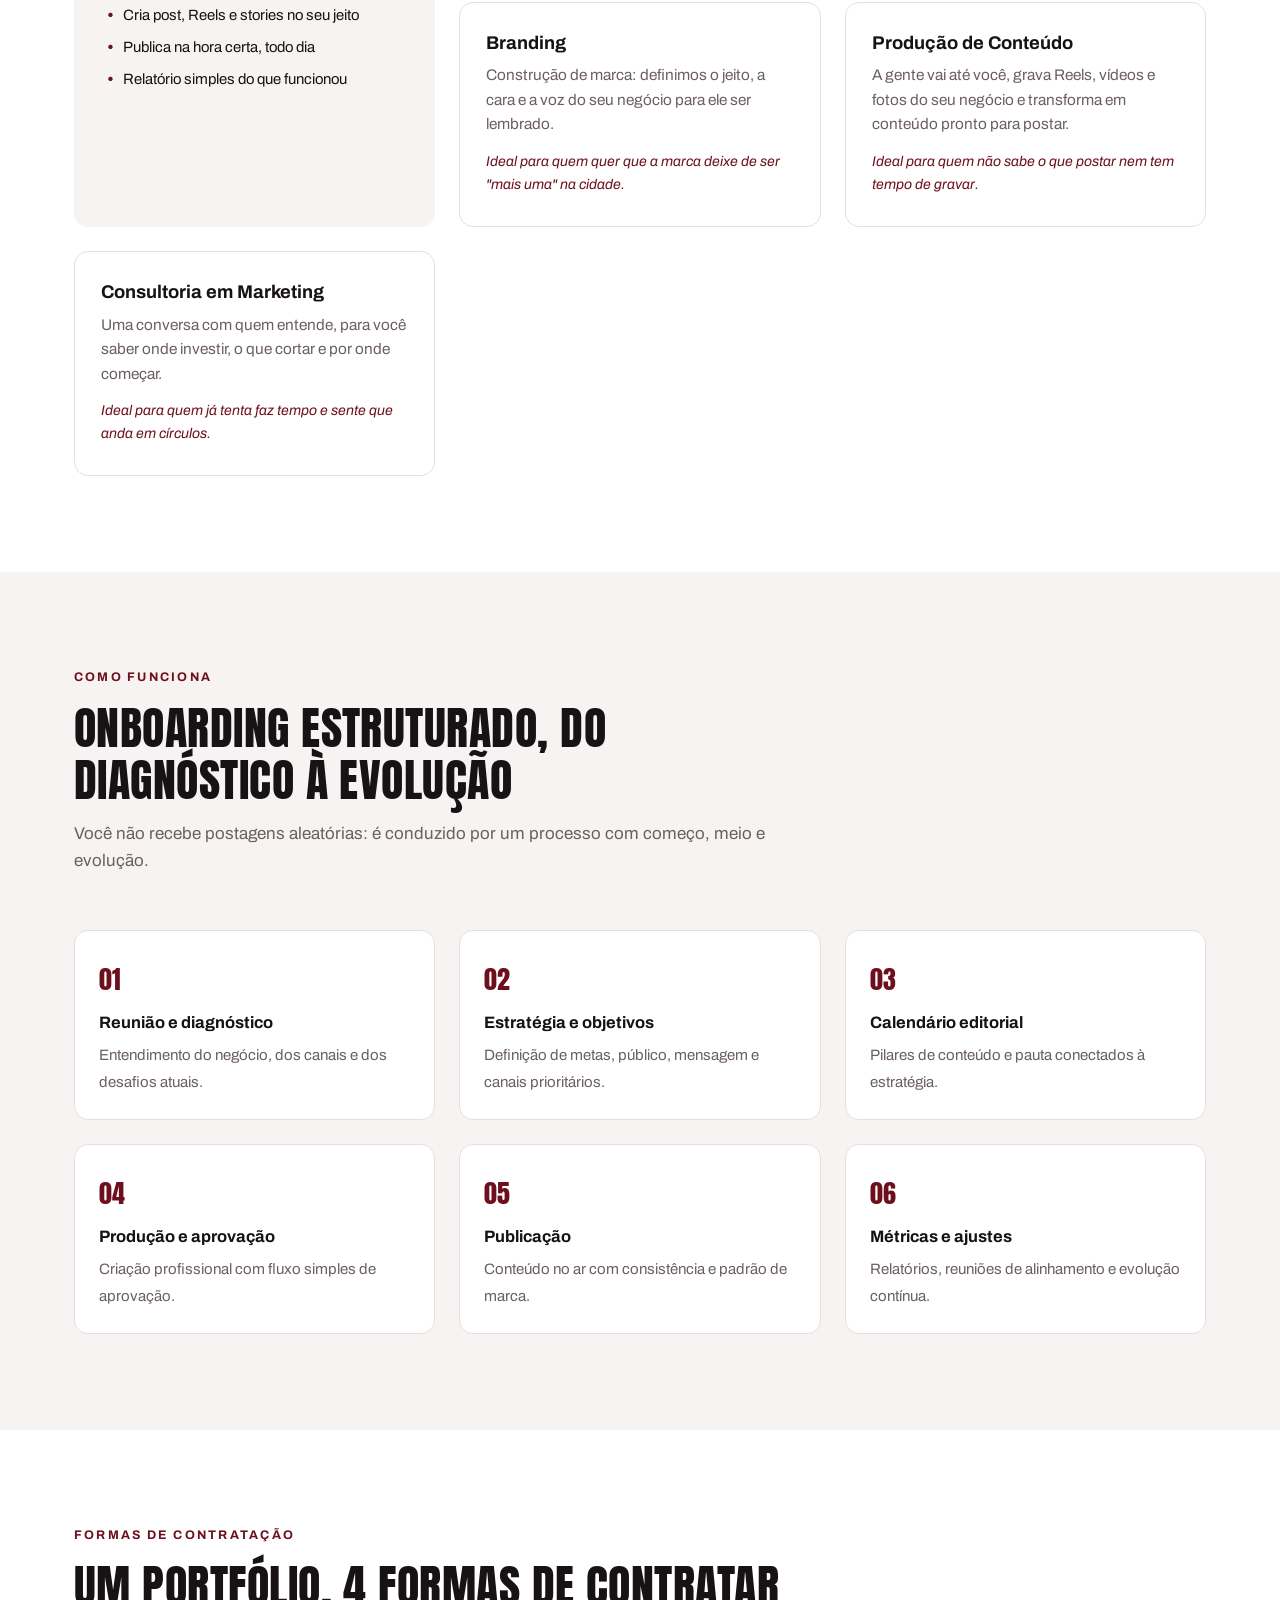
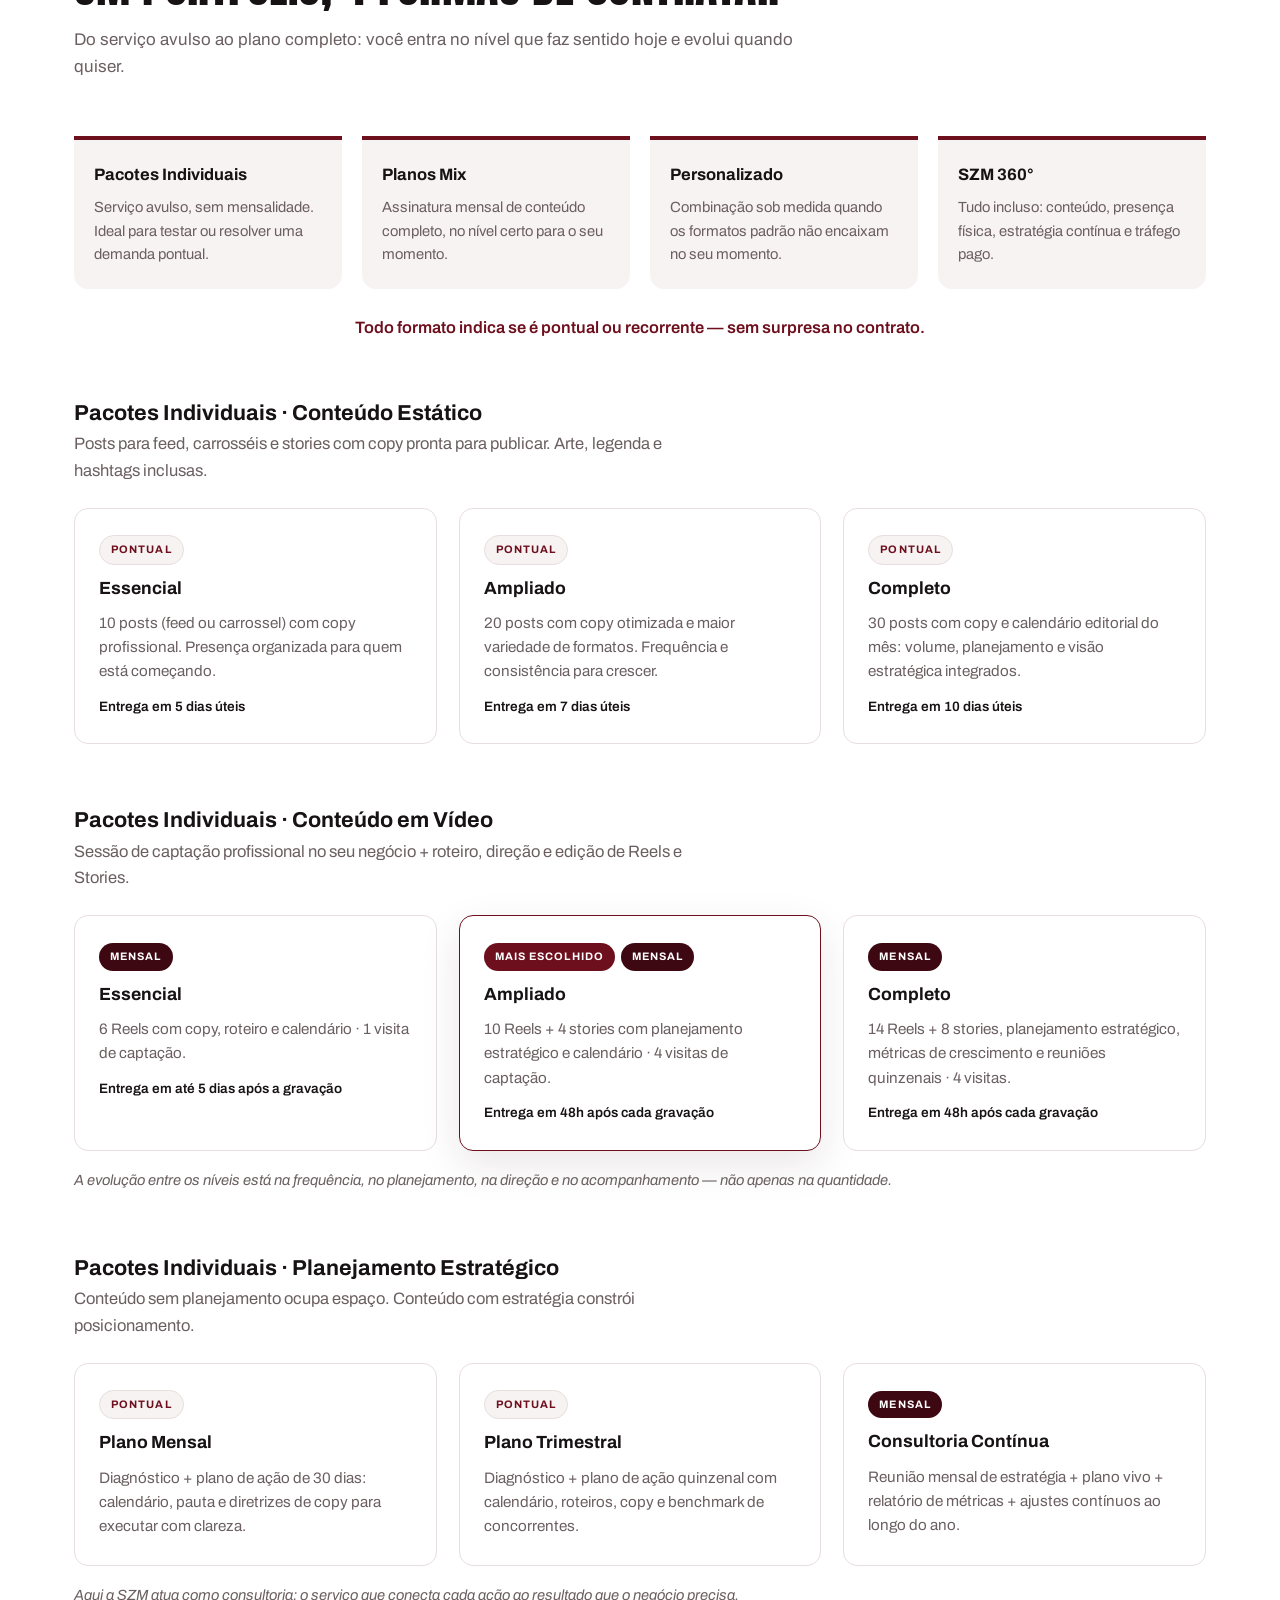
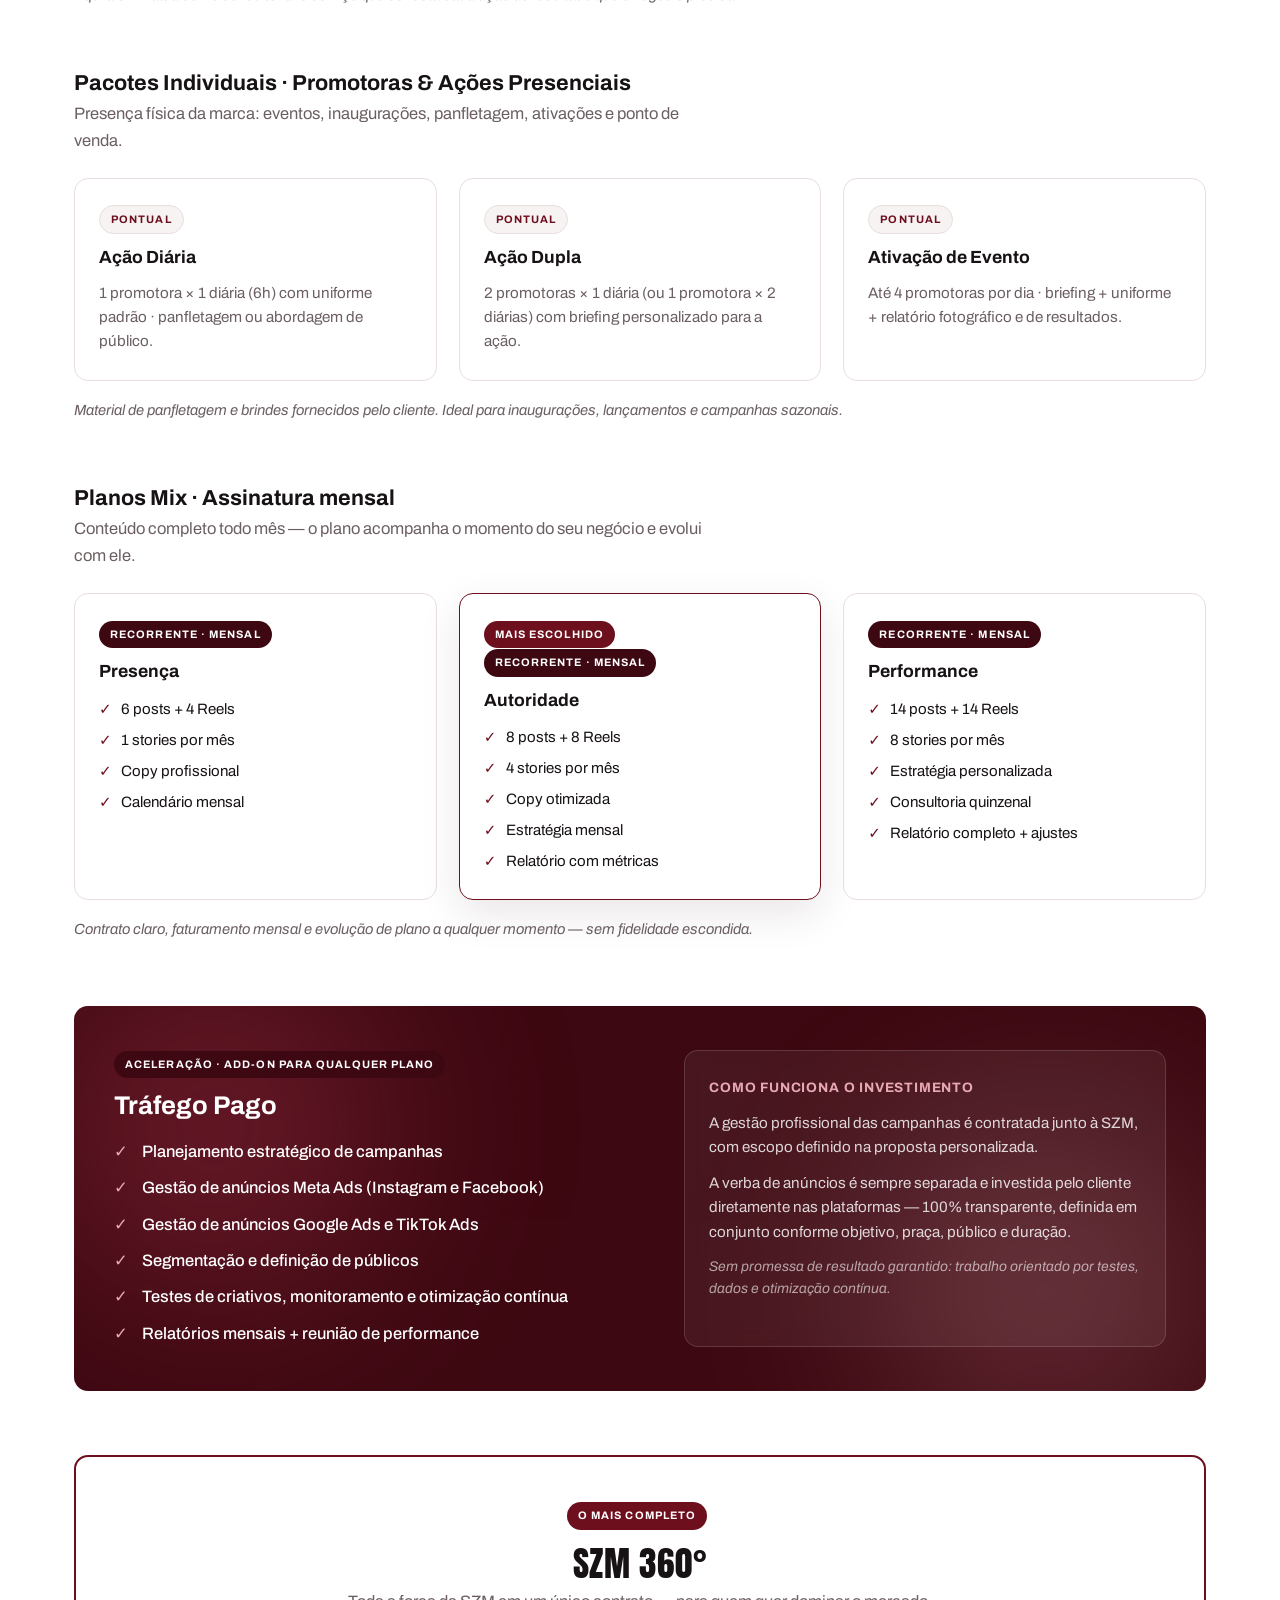
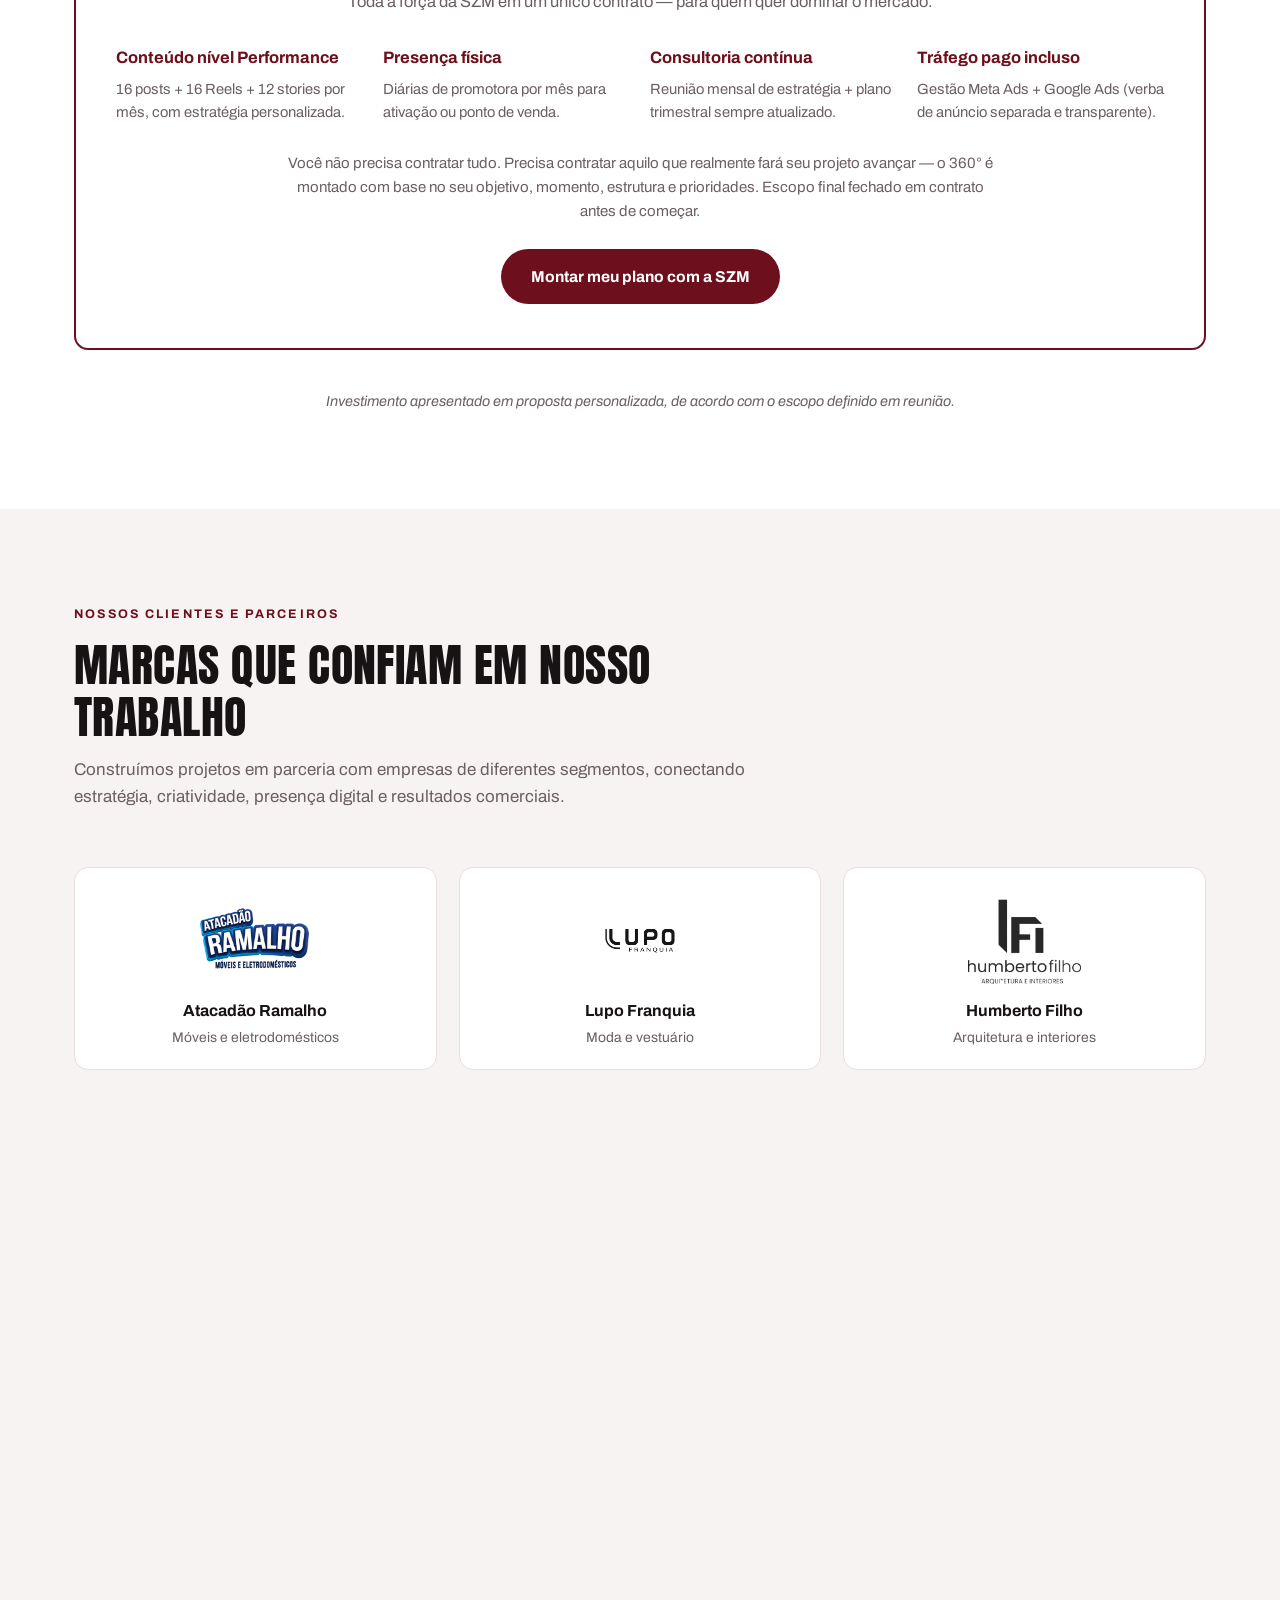
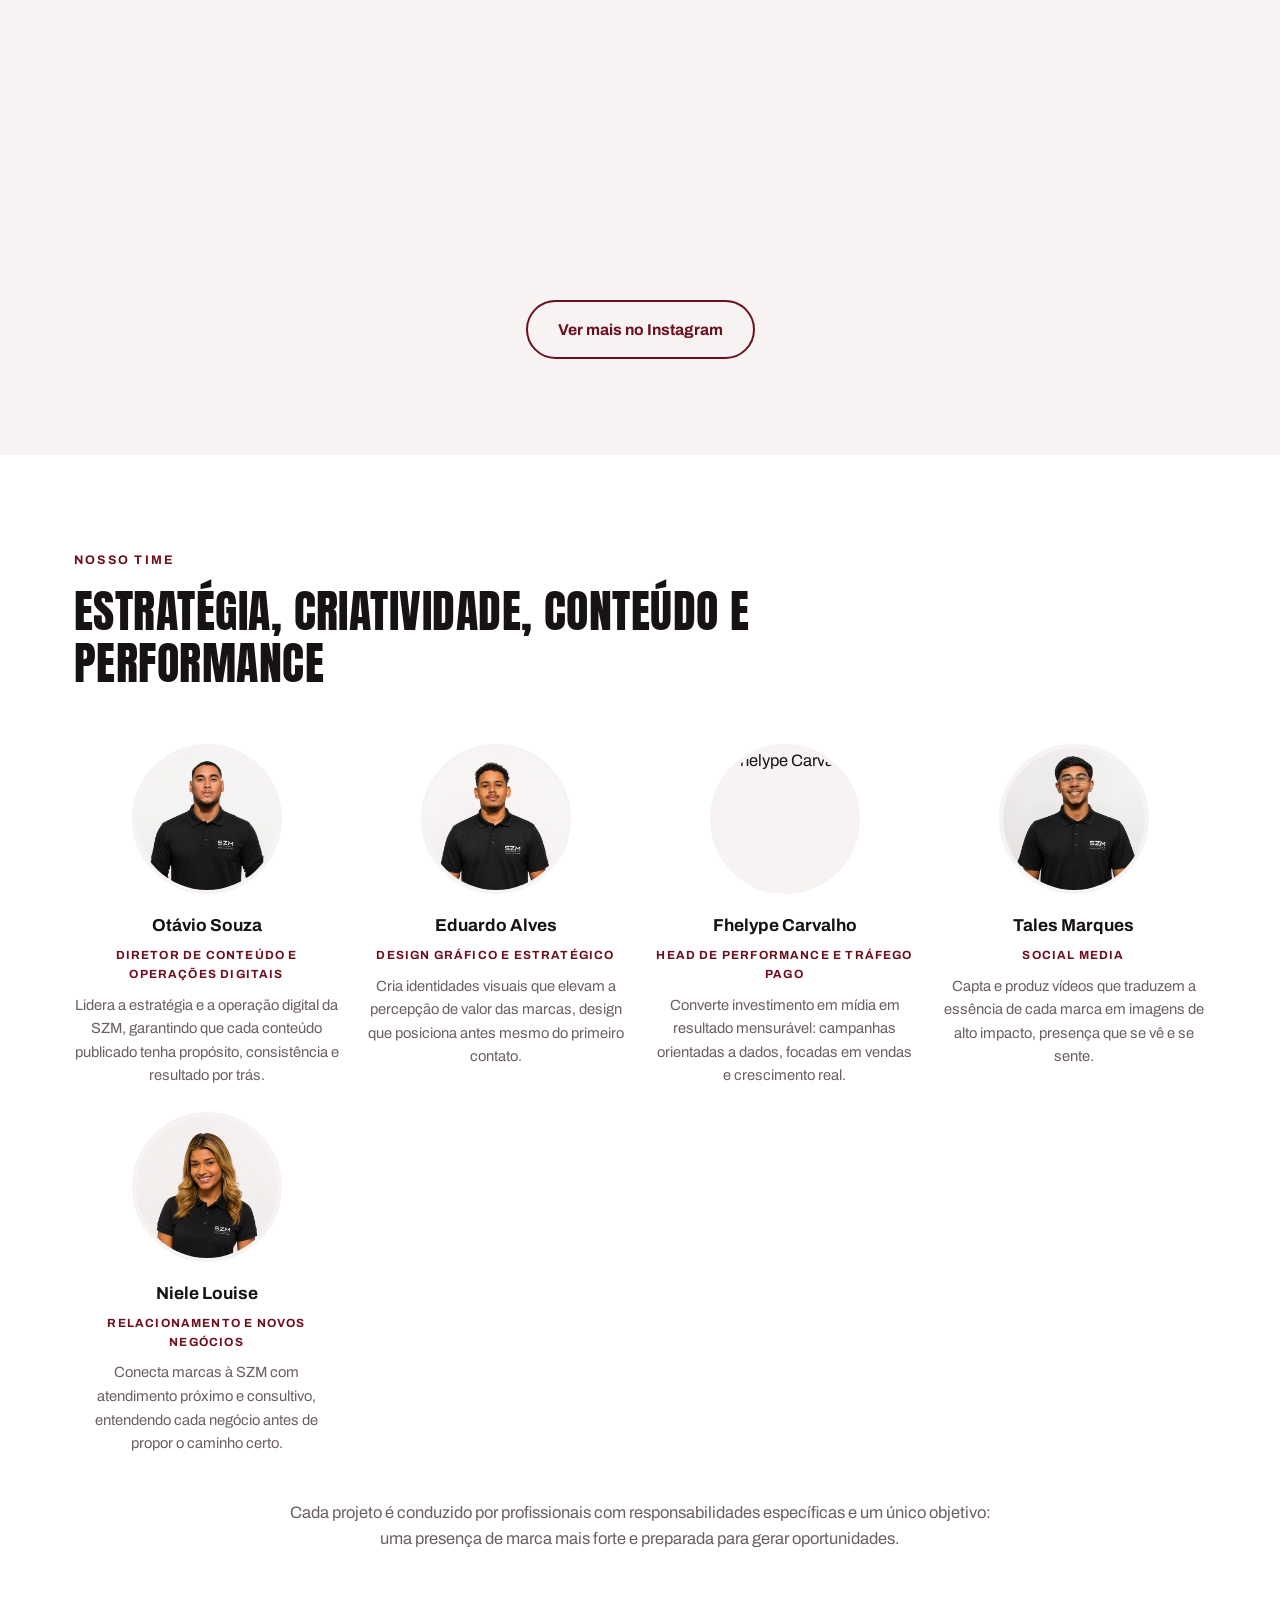
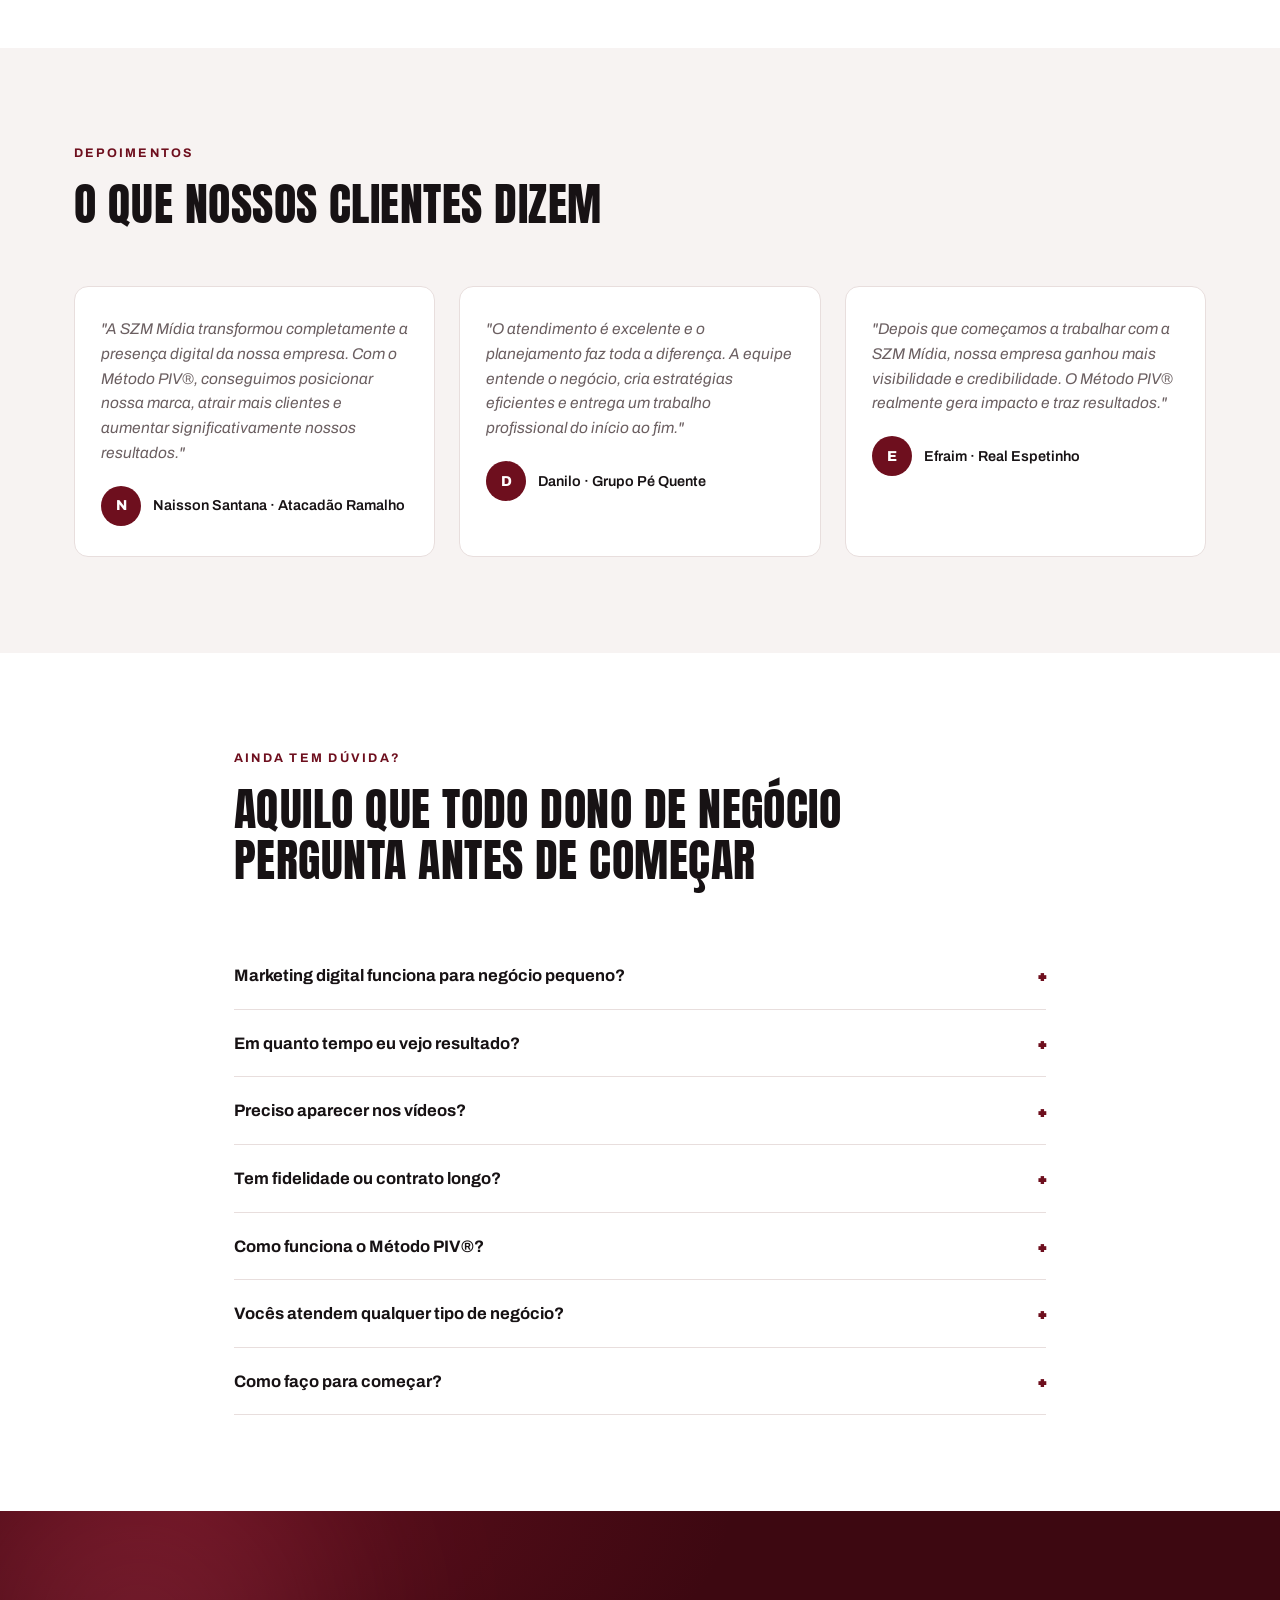
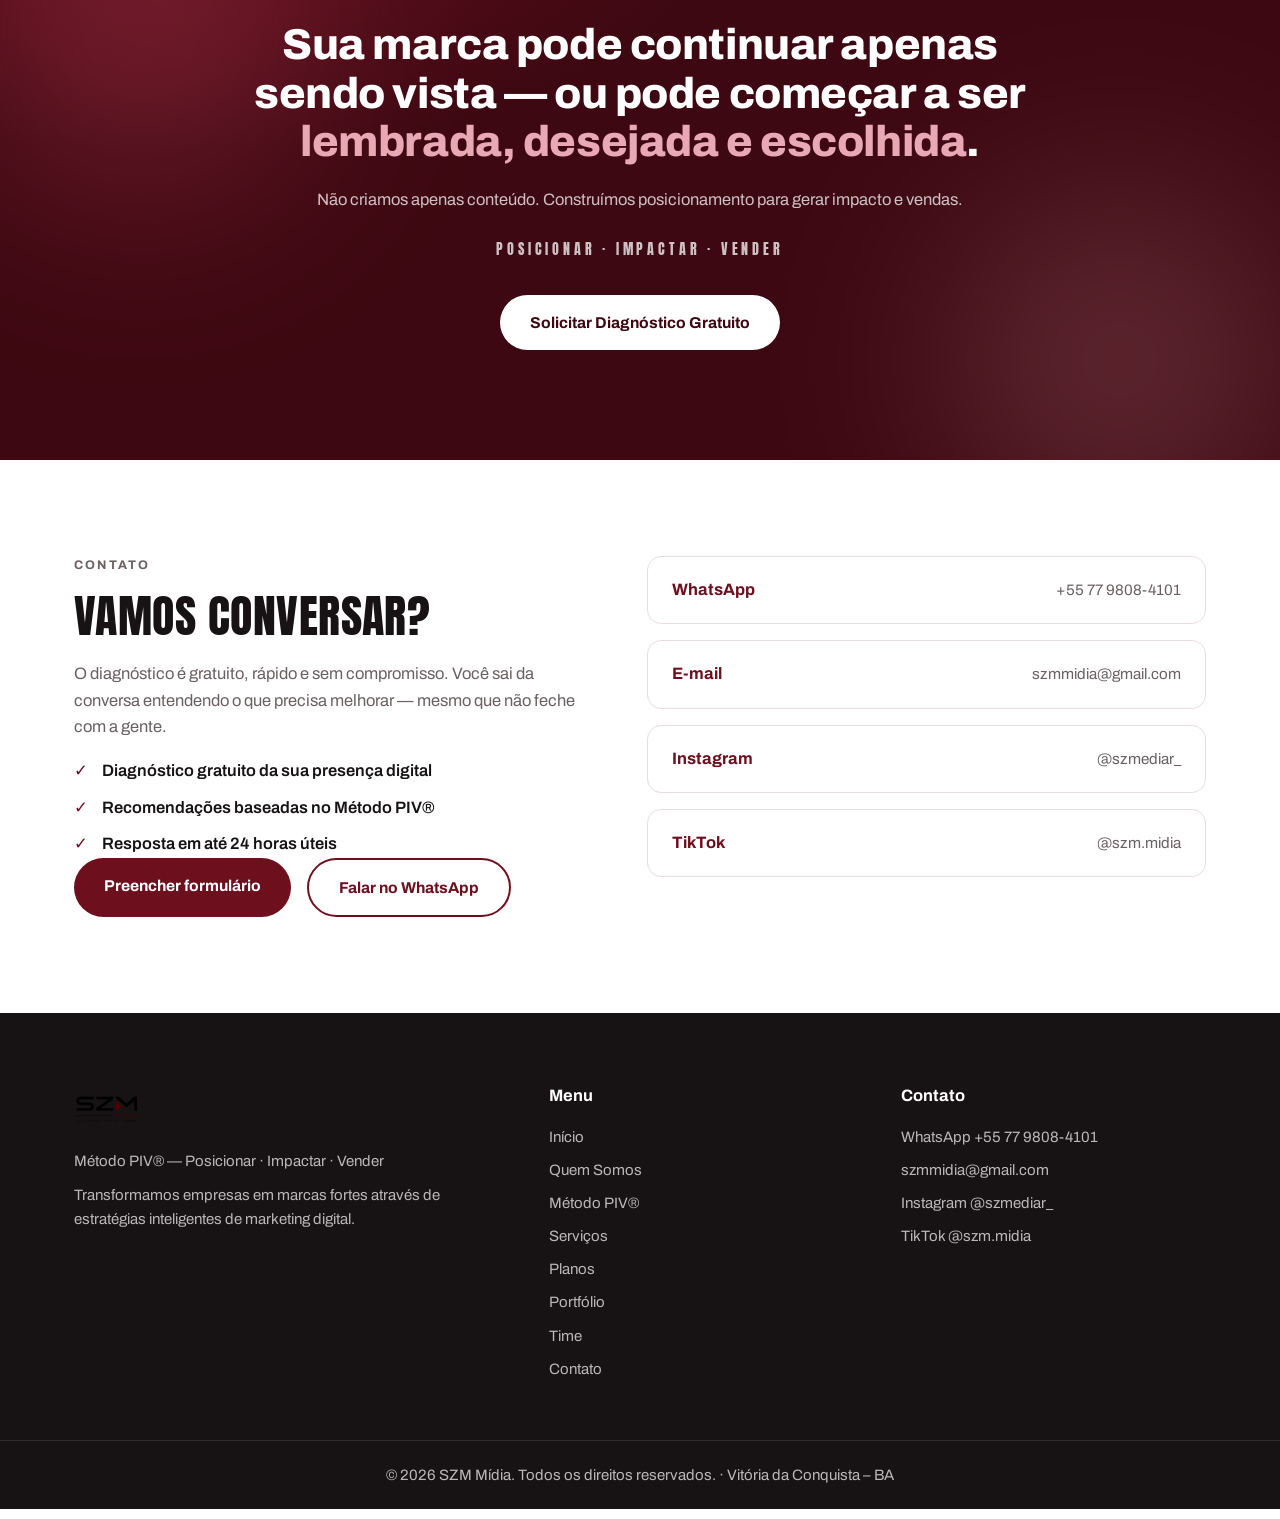
==== commit 7d319323: "Add files via upload" ====
--- a/index.html
+++ b/index.html
@@ -524,13 +524,13 @@
           <p>Converte investimento em mídia em resultado mensurável: campanhas orientadas a dados, focadas em vendas e crescimento real.</p>
         </article>
         <article class="member reveal">
-          <div class="member__photo"><img src="img/tales.png" alt="Tales Marques" onerror="imgFallback(this,'avatar','TM')" /></div>
+          <div class="member__photo"><img src="img/Tales.png" alt="Tales Marques" onerror="imgFallback(this,'avatar','TM')" /></div>
           <h4>Tales Marques</h4>
           <p class="member__role">Social Media</p>
           <p>Capta e produz vídeos que traduzem a essência de cada marca em imagens de alto impacto, presença que se vê e se sente.</p>
         </article>
         <article class="member reveal">
-          <div class="member__photo"><img src="img/niele.png" alt="Niele Louise" onerror="imgFallback(this,'avatar','NL')" /></div>
+          <div class="member__photo"><img src="img/Niele.png" alt="Niele Louise" onerror="imgFallback(this,'avatar','NL')" /></div>
           <h4>Niele Louise</h4>
           <p class="member__role">Relacionamento e Novos Negócios</p>
           <p>Conecta marcas à SZM com atendimento próximo e consultivo, entendendo cada negócio antes de propor o caminho certo.</p>
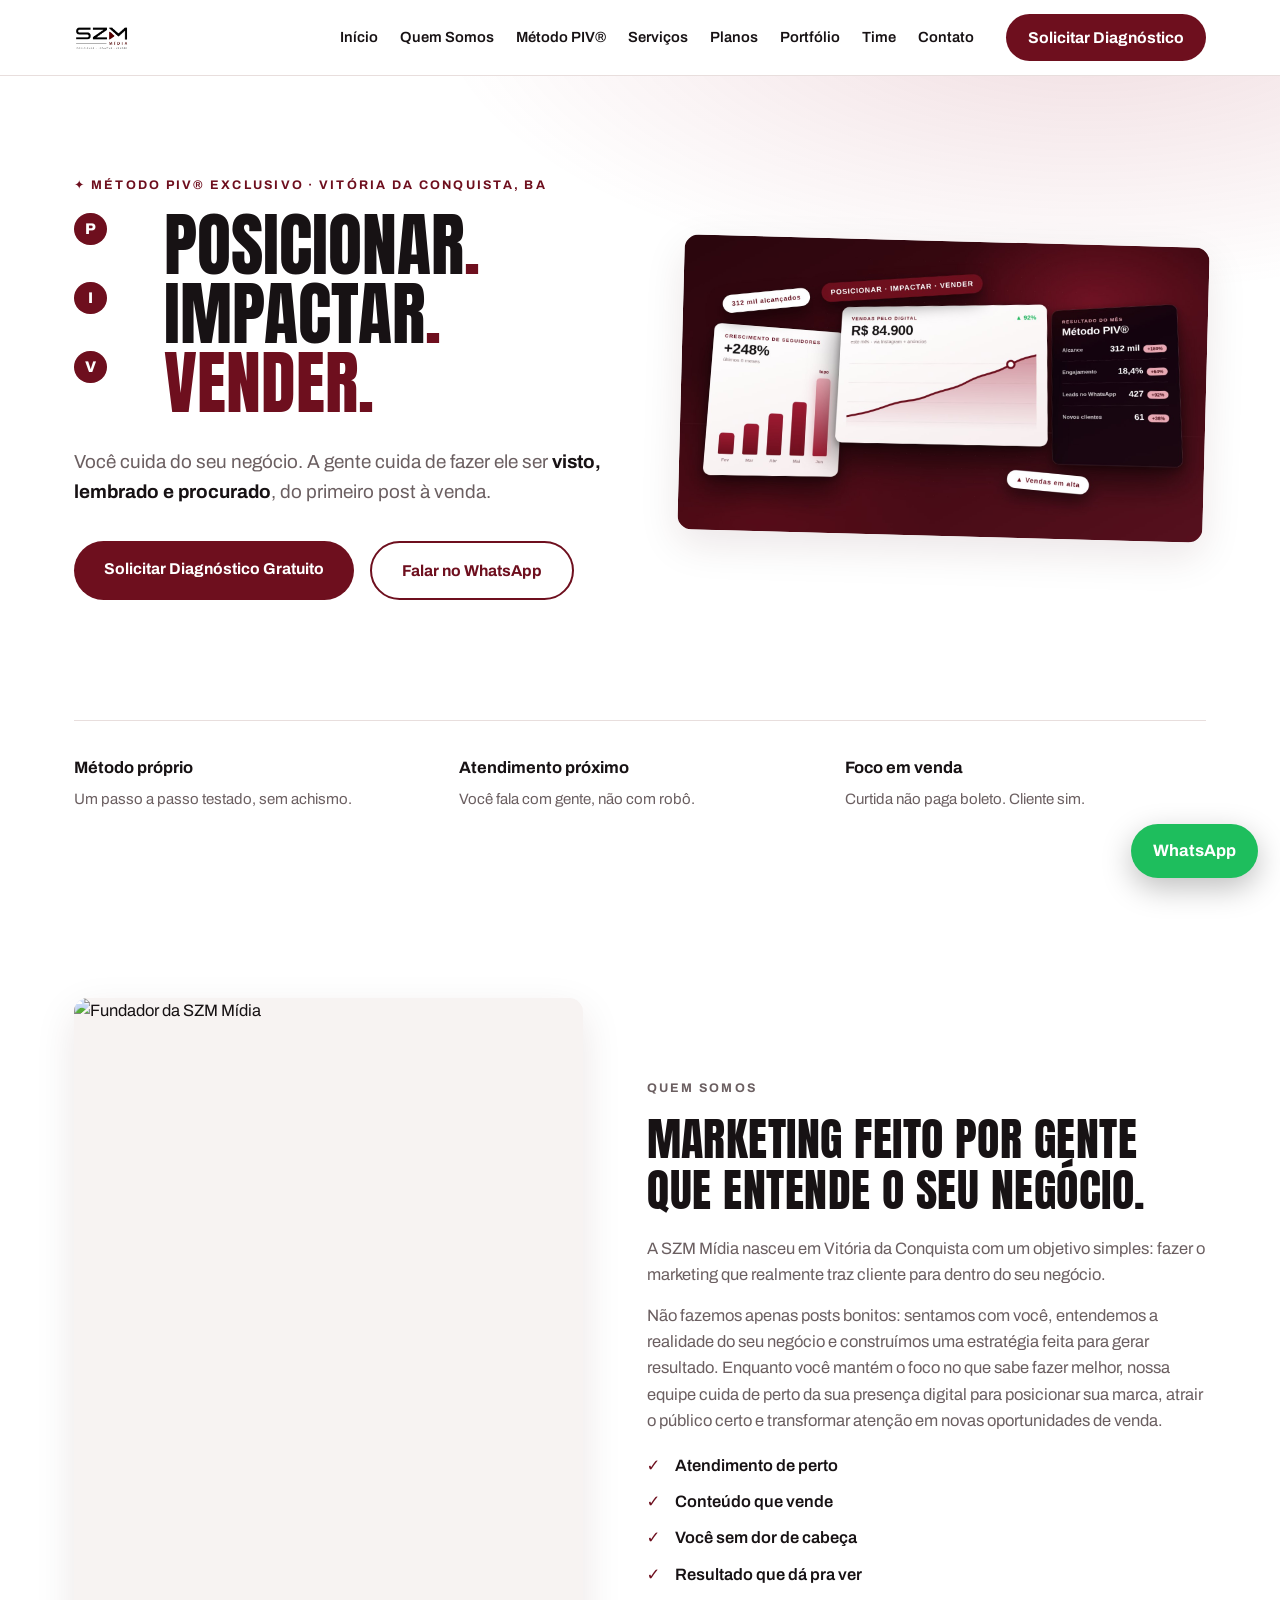
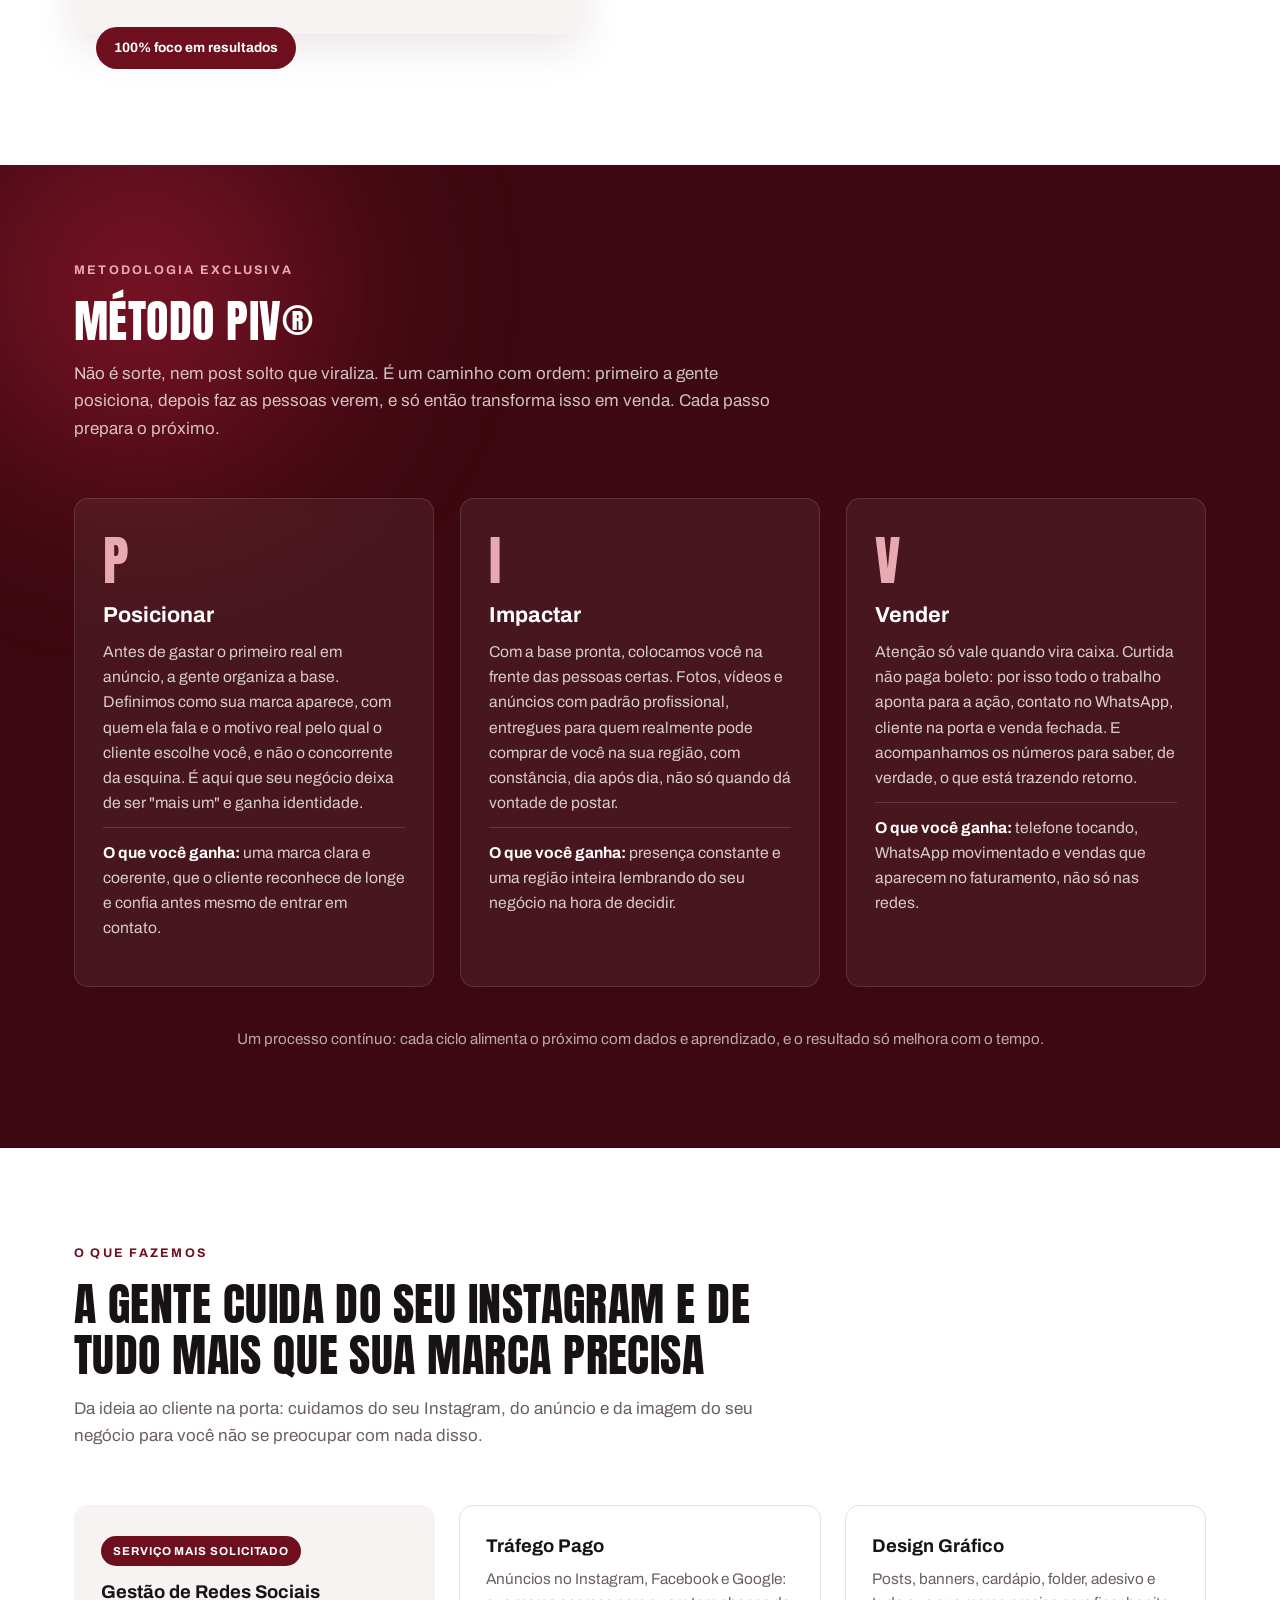
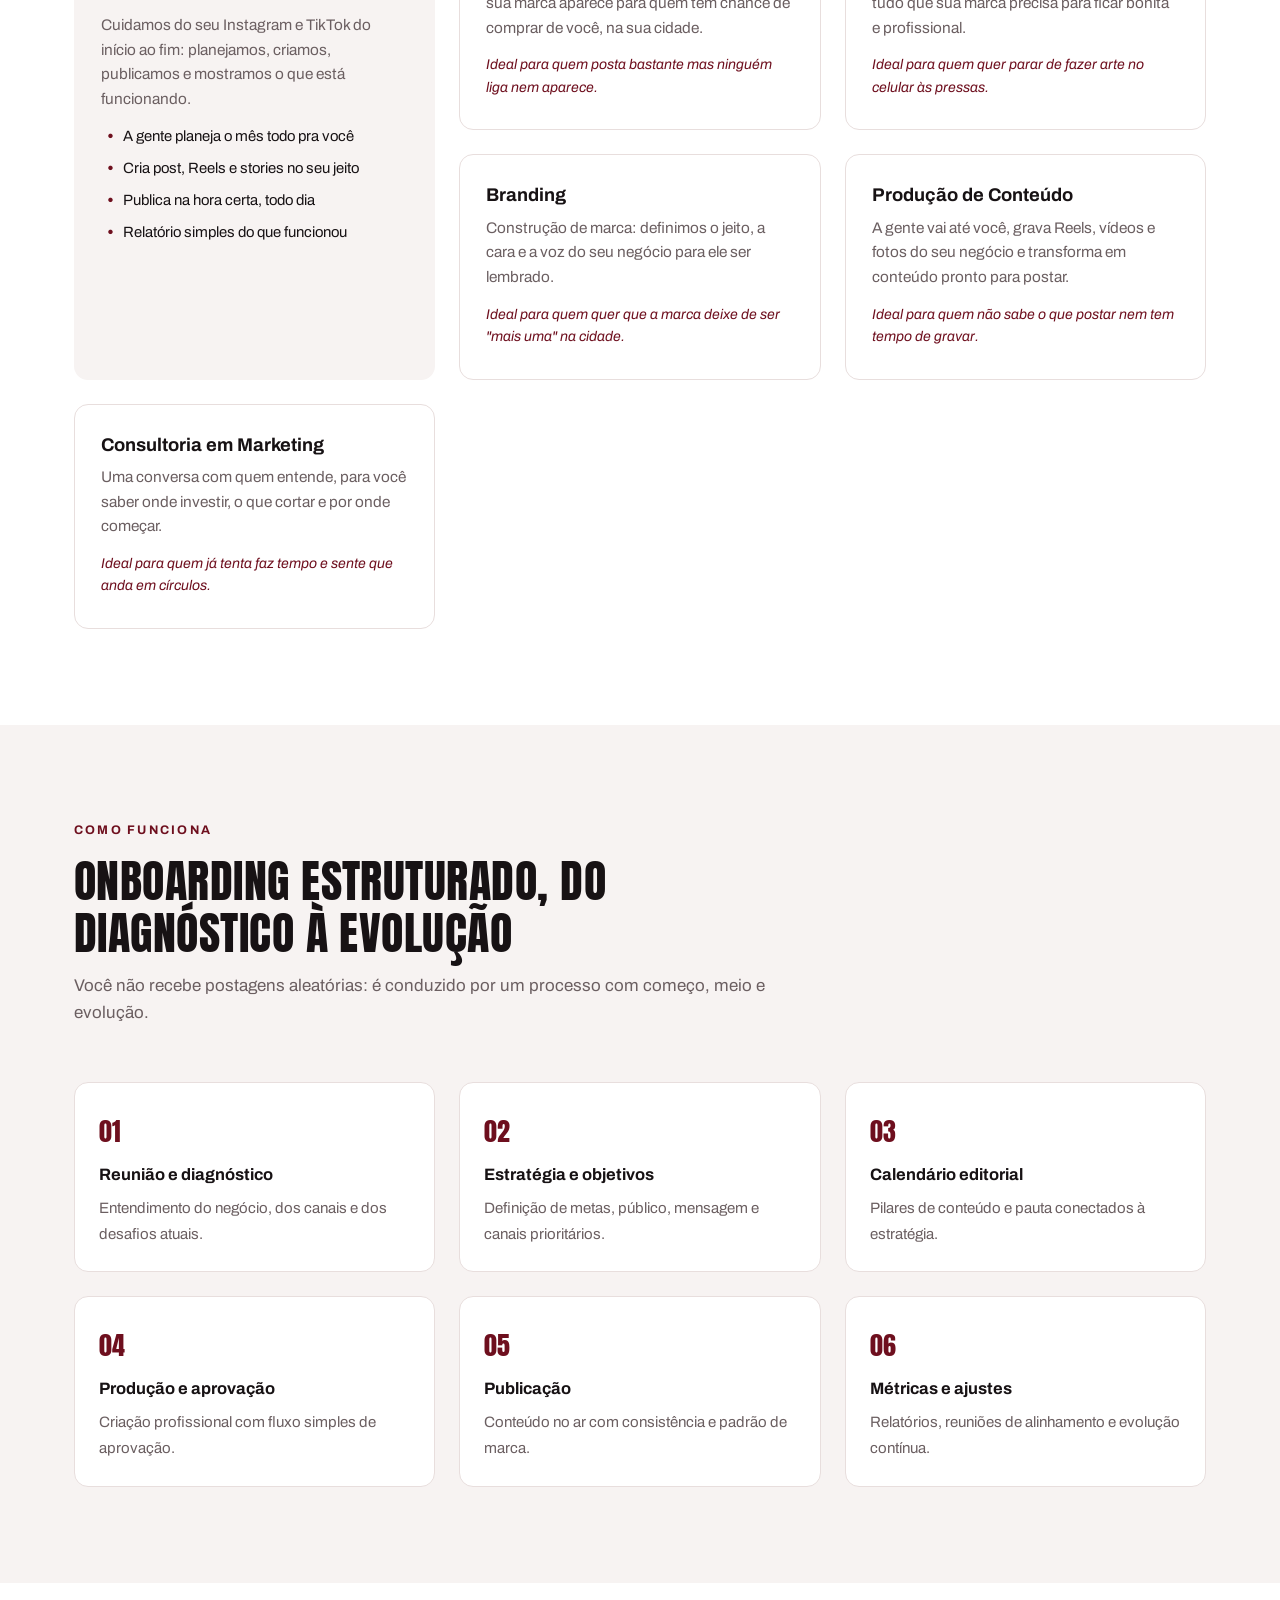
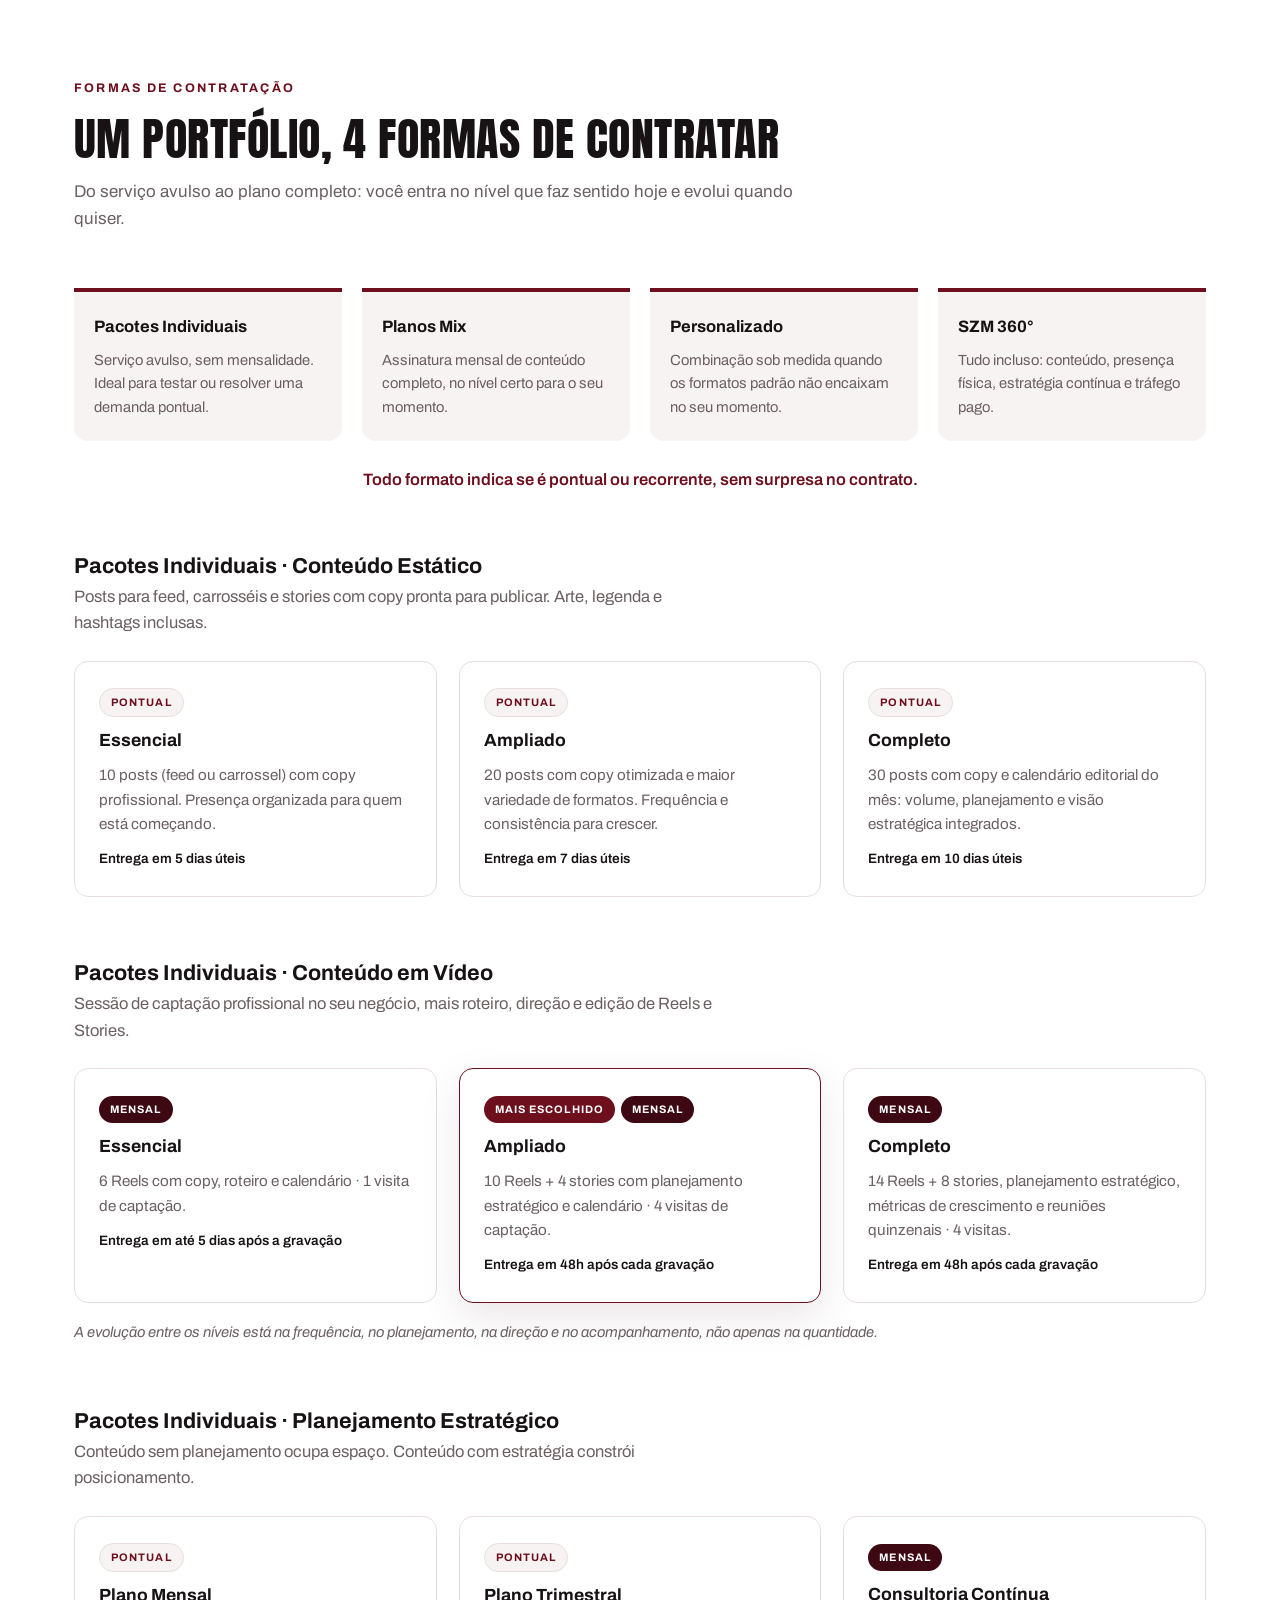
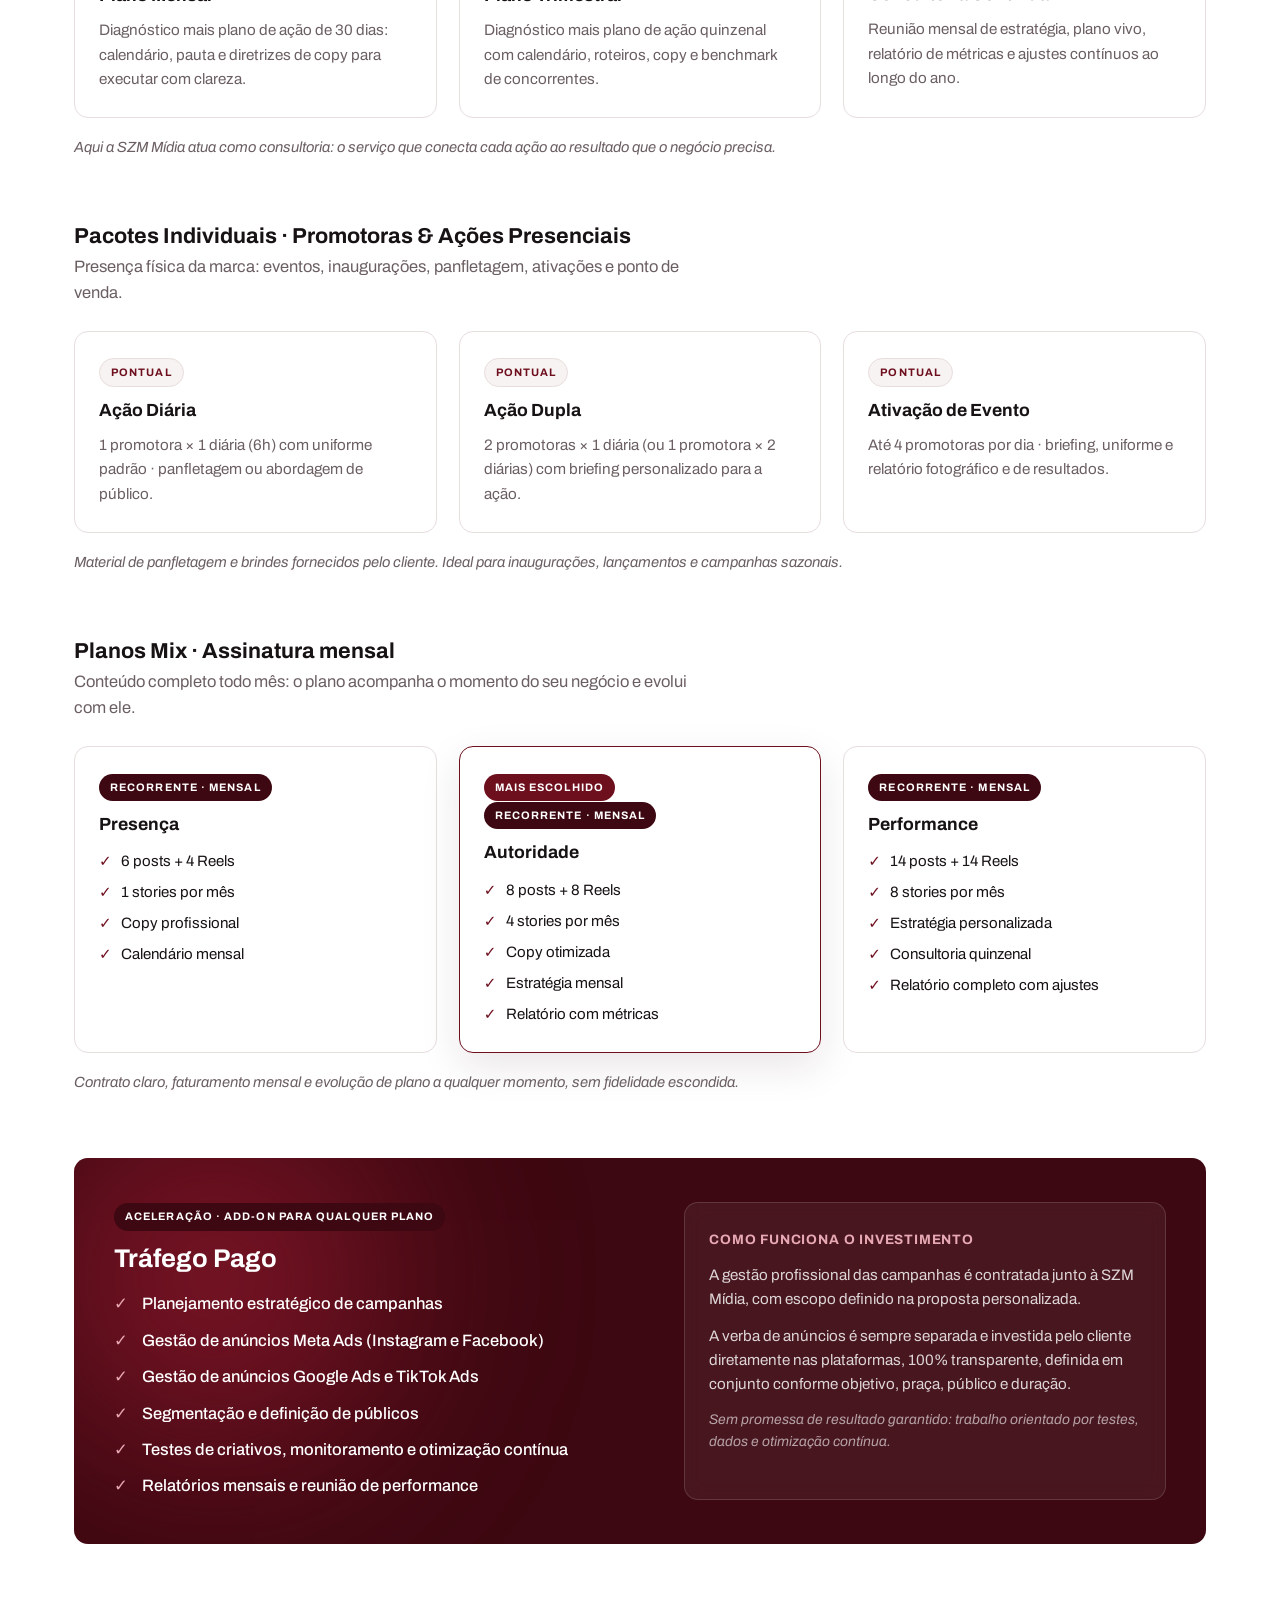
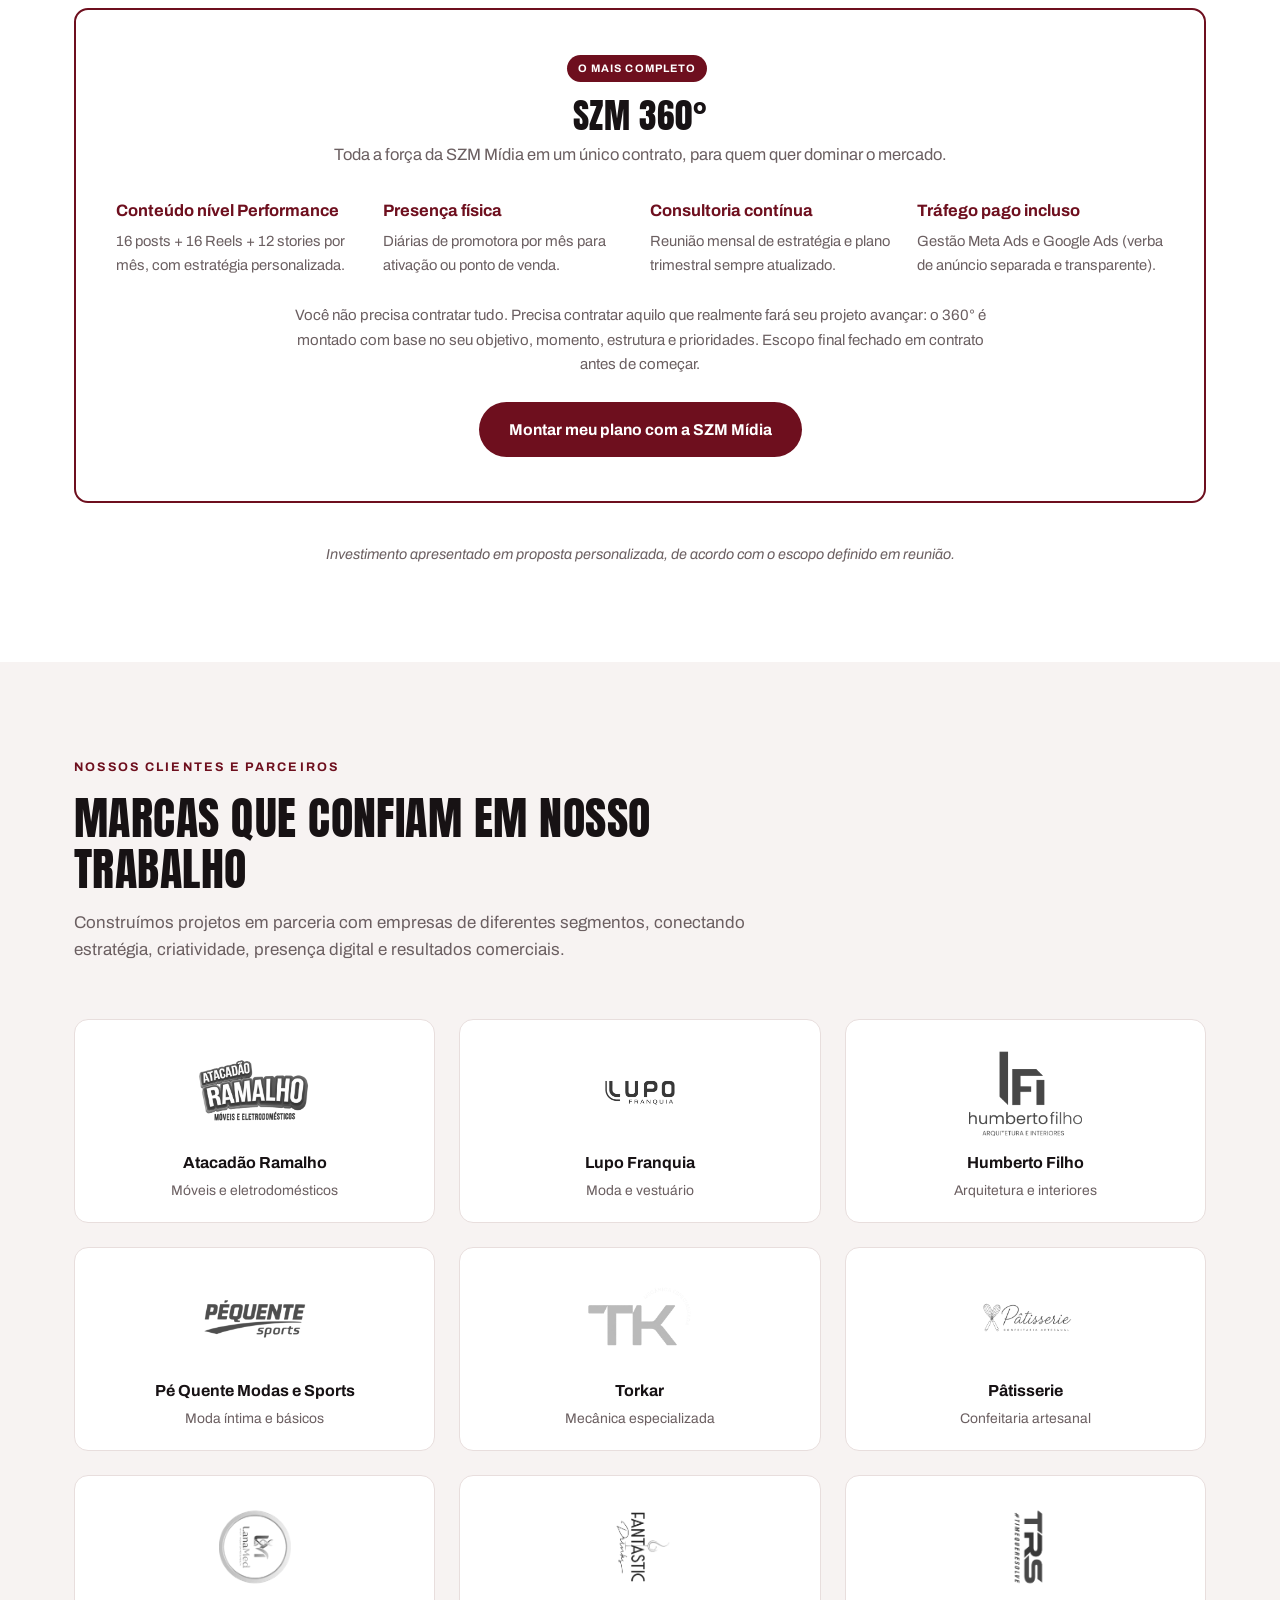
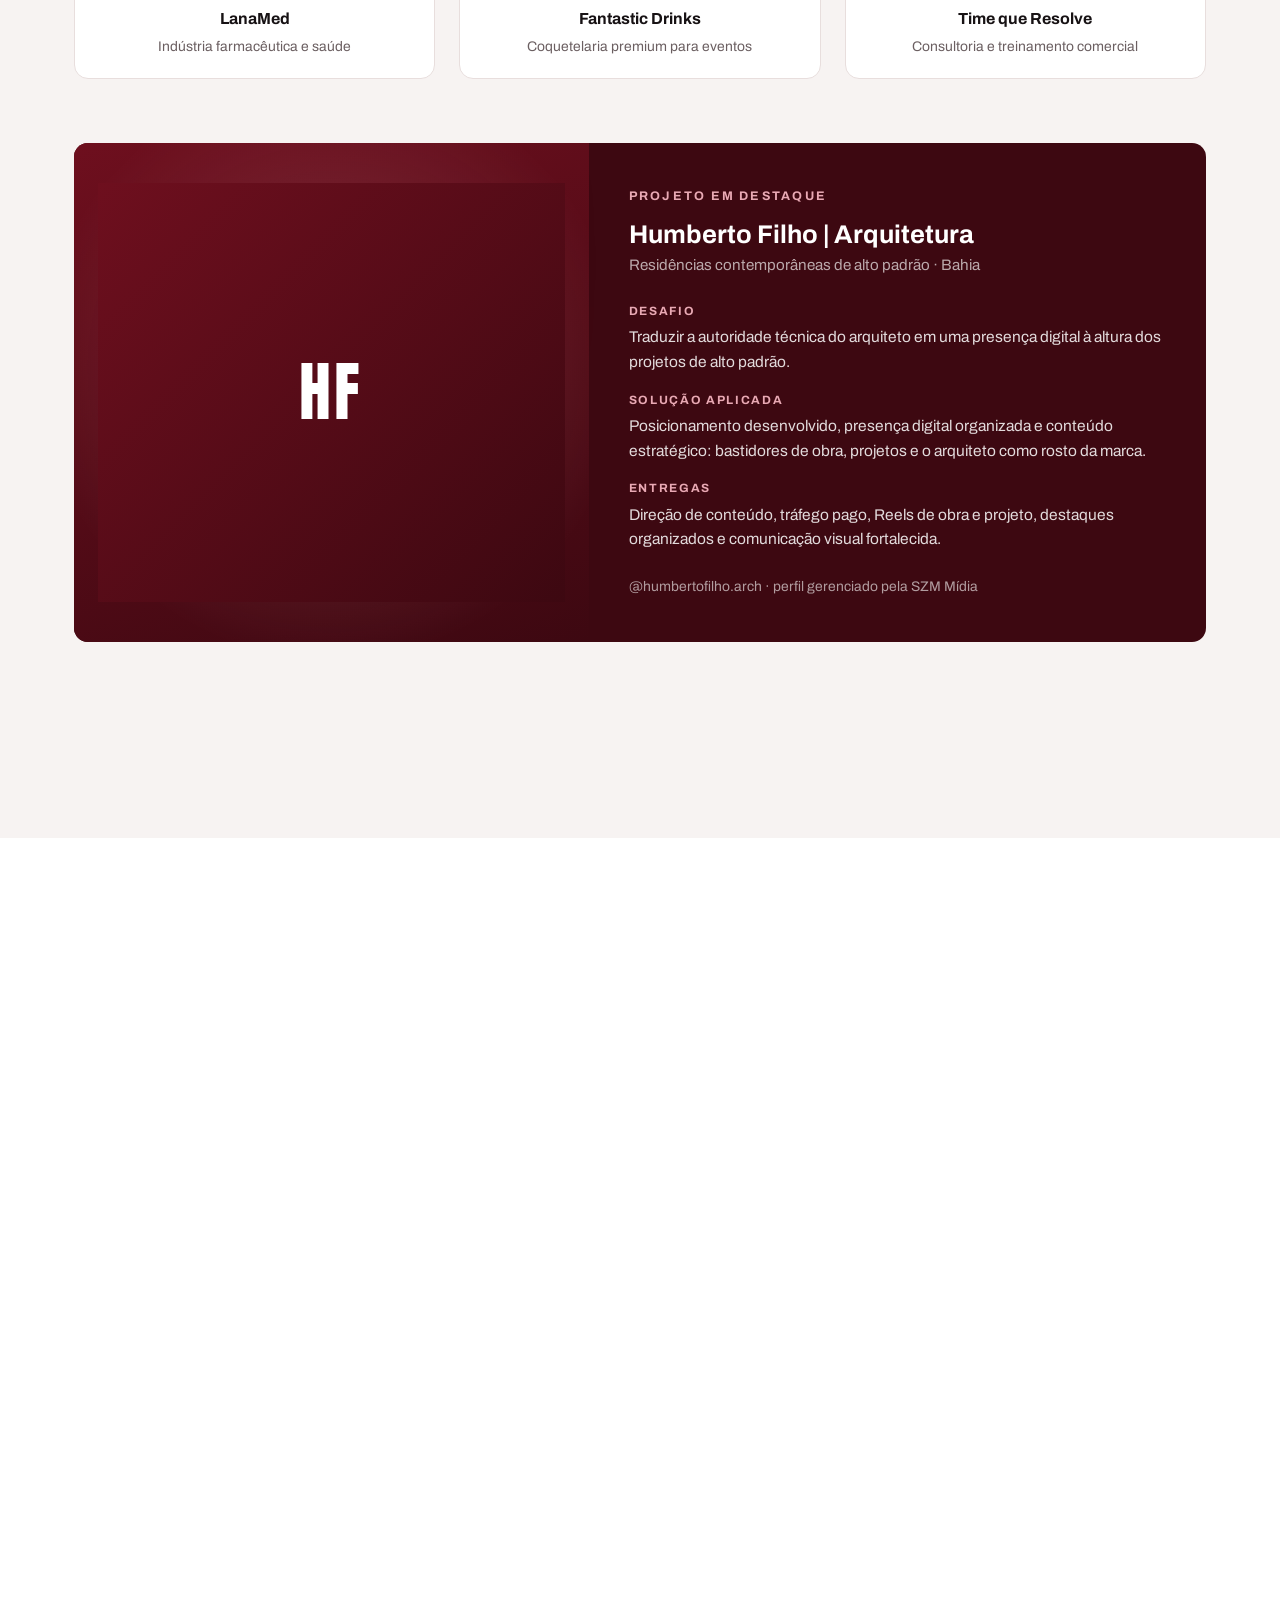
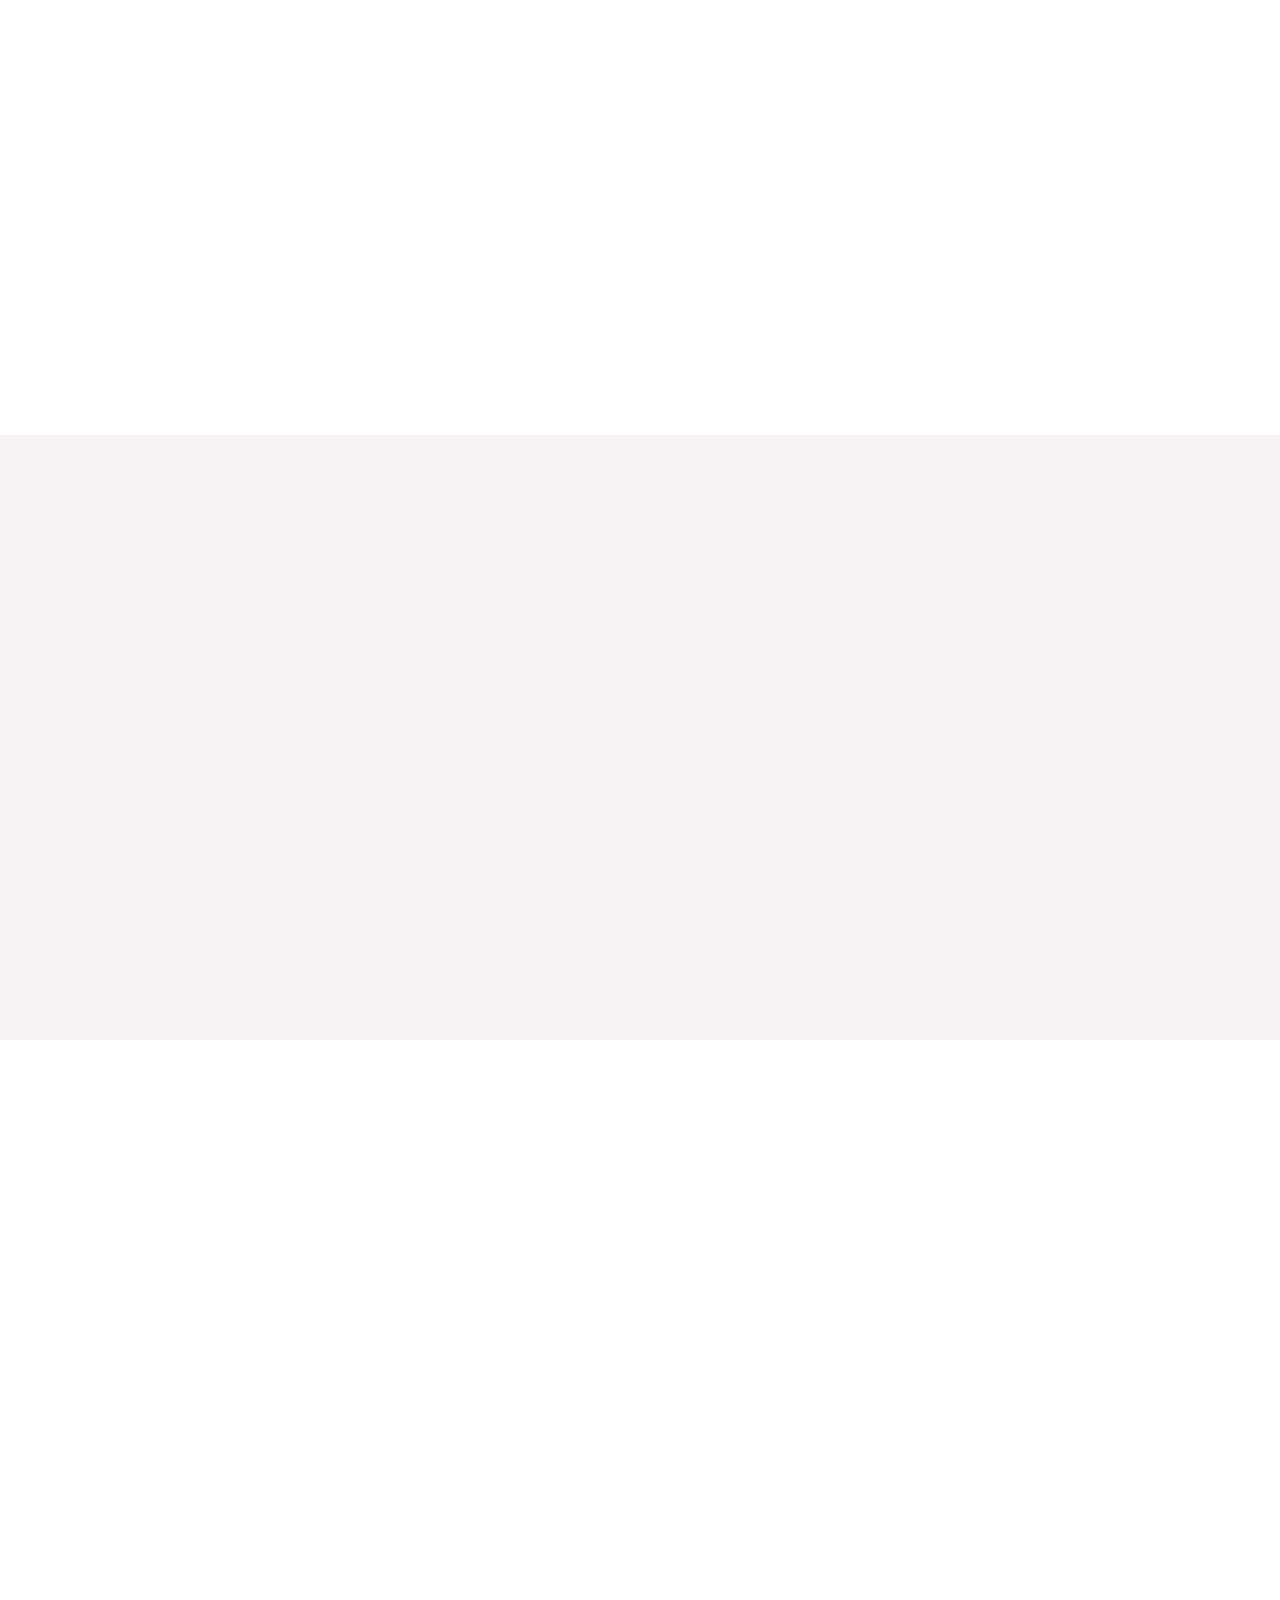
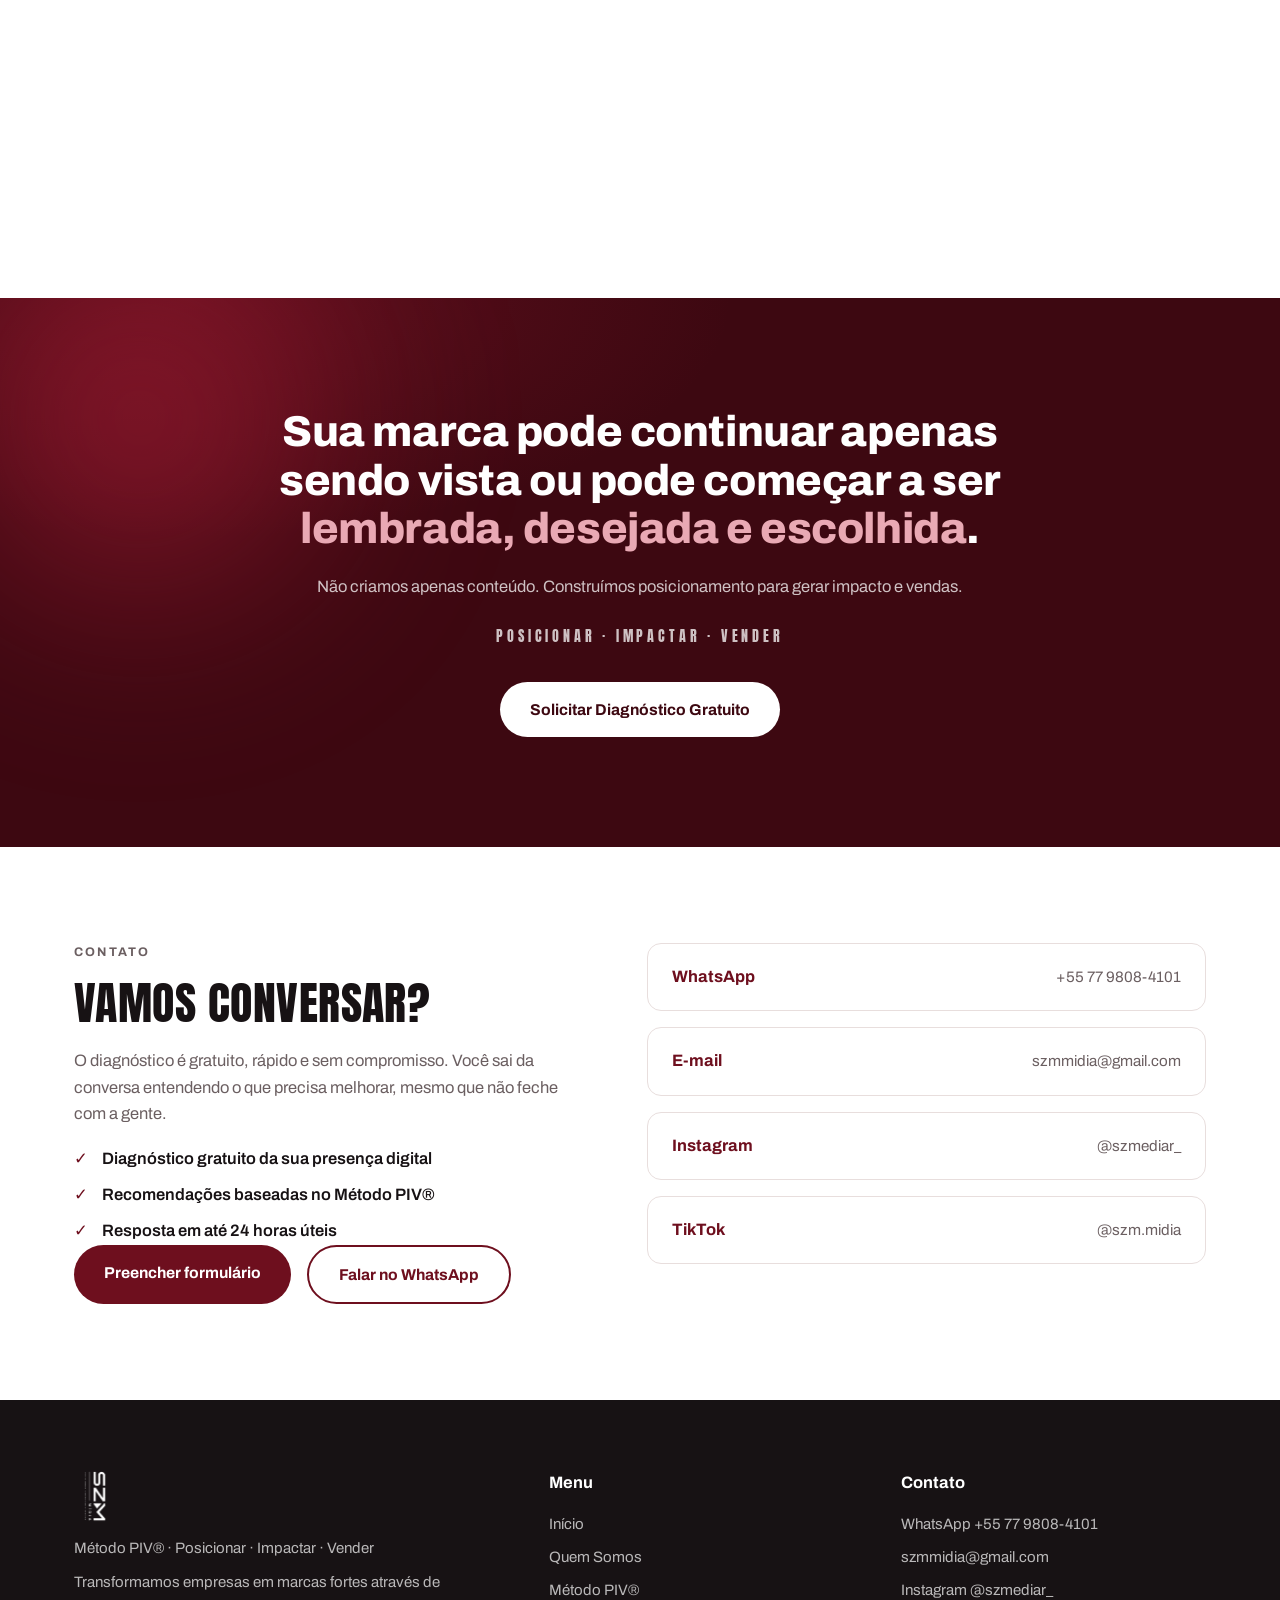
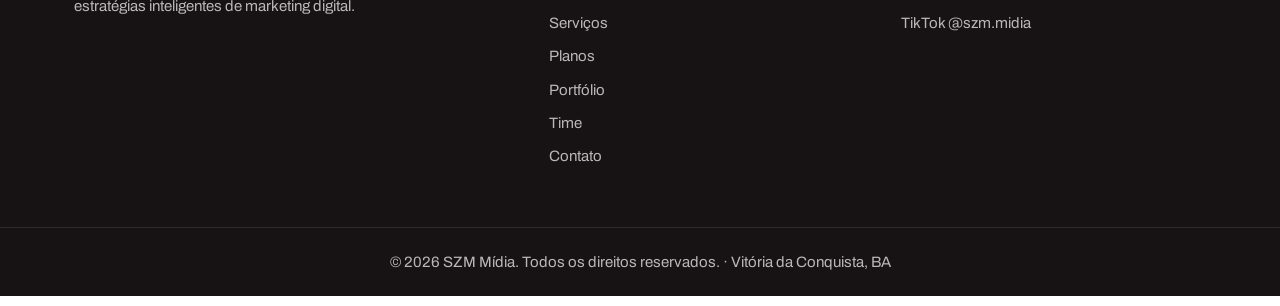
==== commit 5c09deff: "Add files via upload" ====
--- a/index.html
+++ b/index.html
@@ -3,8 +3,8 @@
 <head>
   <meta charset="UTF-8" />
   <meta name="viewport" content="width=device-width, initial-scale=1.0" />
-  <title>SZM Mídia — Agência de Marketing Digital | Método PIV®</title>
-  <meta name="description" content="Posicionamos sua marca, impactamos seu público e vendemos resultados com o exclusivo Método PIV®. Gestão de redes sociais, tráfego pago, branding e design em Vitória da Conquista – BA." />
+  <title>SZM Mídia · Agência de Marketing Digital · Método PIV®</title>
+  <meta name="description" content="Posicionamos sua marca, impactamos seu público e vendemos resultados com o exclusivo Método PIV®. Gestão de redes sociais, tráfego pago, branding e design em Vitória da Conquista, BA." />
   <link rel="preconnect" href="https://fonts.googleapis.com" />
   <link rel="preconnect" href="https://fonts.gstatic.com" crossorigin />
   <link href="https://fonts.googleapis.com/css2?family=Anton&family=Archivo:ital,wght@0,400;0,500;0,600;0,700;0,800;1,400&display=swap" rel="stylesheet" />
@@ -34,7 +34,7 @@
     .case__media {
       background:
         radial-gradient(420px 420px at 50% 45%, rgba(233,169,180,0.22), transparent 70%),
-        linear-gradient(160deg, #6E0F1E, #3D0811);
+        linear-gradient(160deg, var(--vinho), var(--vinho-profundo));
       display: grid;
       place-items: center;
       padding: 40px 24px;
@@ -52,6 +52,11 @@
     }
 
     /* ===== Cards de clientes: logo centralizado, segmento embaixo ===== */
+    .clients-grid {
+      display: grid;
+      grid-template-columns: repeat(3, 1fr);
+      gap: 24px;
+    }
     .client {
       display: block;
       background: var(--branco, #fff);
@@ -61,7 +66,16 @@
       text-align: center;
     }
     .client__logo { height: 90px; display: grid; place-items: center; margin-bottom: 14px; }
-    .client__logo img { max-height: 90px; max-width: 80%; object-fit: contain; width: auto; }
+    .client__logo img {
+      max-height: 90px;
+      max-width: 80%;
+      object-fit: contain;
+      width: auto;
+      filter: grayscale(100%);
+      opacity: 0.85;
+      transition: filter 0.3s ease, opacity 0.3s ease;
+    }
+    .client:hover .client__logo img { filter: grayscale(0); opacity: 1; }
     .client h4 { font-size: 1rem; margin: 0 0 4px; font-weight: 700; }
     .client p { color: var(--cinza, #6B5F61); font-size: 0.87rem; margin: 0; }
     .client__mark {
@@ -75,6 +89,18 @@
       font-size: 1.3rem;
     }
 
+    @media (max-width: 900px) { .clients-grid { grid-template-columns: repeat(2, 1fr); } }
+    @media (max-width: 560px) { .clients-grid { grid-template-columns: 1fr; } }
+
+    /* ===== Time ===== */
+    .team-grid {
+      display: grid;
+      grid-template-columns: repeat(auto-fit, minmax(220px, 1fr));
+      gap: 24px;
+      max-width: 900px;
+      margin: 0 auto;
+    }
+
     /* ===== Animação de luz atrás do vidro (seções escuras) ===== */
     .section--dark, .manifesto, .addon, .case {
       position: relative;
@@ -88,19 +114,19 @@
       width: 520px; height: 520px;
       border-radius: 50%;
       filter: blur(90px);
-      opacity: 0.45;
+      opacity: 0.9;
       pointer-events: none;
       z-index: 0;
     }
     .section--dark::before, .manifesto::before, .addon::before, .case::before {
-      background: radial-gradient(circle, #C2405A 0%, transparent 70%);
+      background: radial-gradient(circle, var(--vinho-claro) 0%, transparent 70%);
       top: -140px; left: -120px;
       animation: flutua1 8s ease-in-out infinite alternate;
     }
     .section--dark::after, .manifesto::after, .addon::after, .case::after {
-      background: radial-gradient(circle, #E9A9B4 0%, transparent 70%);
+      background: radial-gradient(circle, var(--rose) 0%, transparent 70%);
       bottom: -160px; right: -100px;
-      opacity: 0.28;
+      opacity: 0.67;
       animation: flutua2 12s ease-in-out infinite alternate;
     }
 
@@ -176,7 +202,7 @@
   <section class="hero" id="inicio">
     <div class="hero__inner">
       <div class="hero__text">
-        <p class="eyebrow">✦ Método PIV® Exclusivo · Vitória da Conquista – BA</p>
+        <p class="eyebrow">✦ Método PIV® Exclusivo · Vitória da Conquista, BA</p>
         <h1 class="hero__title">
           <span class="hero__word" data-step="P">Posicionar<em>.</em></span>
           <span class="hero__word" data-step="I">Impactar<em>.</em></span>
@@ -184,7 +210,7 @@
         </h1>
         <p class="hero__lead">
           Você cuida do seu negócio. A gente cuida de fazer ele ser
-          <strong>visto, lembrado e procurado</strong> — do primeiro post à venda.
+          <strong>visto, lembrado e procurado</strong>, do primeiro post à venda.
         </p>
         <div class="hero__actions">
           <a class="btn btn--solid" href="#contato">Solicitar Diagnóstico Gratuito</a>
@@ -203,6 +229,7 @@
       </ul>
     </div>
   </section>
+
   <!-- ============ QUEM SOMOS ============ -->
   <section class="section" id="quem-somos">
     <div class="container split">
@@ -217,8 +244,8 @@
       <div class="split__text reveal">
         <p class="eyebrow">Quem Somos</p>
         <h2>Marketing feito por gente que entende o seu negócio.</h2>
-        <p>A SZM nasceu em Vitória da Conquista com um objetivo simples: fazer o marketing que realmente traz cliente para dentro do seu negócio.</p>
-        <p>Nada de post bonito que não vende. A gente senta com você, entende sua realidade e cuida de tudo de perto. Você continua fazendo o que sabe fazer bem — a parte de aparecer, atrair e conquistar cliente na internet, deixa com a gente.</p>
+        <p>A SZM Mídia nasceu em Vitória da Conquista com um objetivo simples: fazer o marketing que realmente traz cliente para dentro do seu negócio.</p>
+        <p>Não fazemos apenas posts bonitos: sentamos com você, entendemos a realidade do seu negócio e construímos uma estratégia feita para gerar resultado. Enquanto você mantém o foco no que sabe fazer melhor, nossa equipe cuida de perto da sua presença digital para posicionar sua marca, atrair o público certo e transformar atenção em novas oportunidades de venda.</p>
         <ul class="checklist">
           <li>Atendimento de perto</li>
           <li>Conteúdo que vende</li>
@@ -235,38 +262,38 @@
       <div class="section__head reveal">
         <p class="eyebrow eyebrow--light">Metodologia exclusiva</p>
         <h2>Método PIV®</h2>
-        <p class="section__sub">Um caminho simples em três passos para o seu negócio crescer sem enrolação — posicionamento, atenção e venda.</p>
+        <p class="section__sub">Não é sorte, nem post solto que viraliza. É um caminho com ordem: primeiro a gente posiciona, depois faz as pessoas verem, e só então transforma isso em venda. Cada passo prepara o próximo.</p>
       </div>
       <div class="piv-grid">
         <article class="piv-card reveal">
           <span class="piv-card__letter">P</span>
           <h3>Posicionar</h3>
-          <p>Primeiro, organizamos a casa. Definimos como sua marca aparece, com quem ela fala e por que o cliente deve escolher você — e não o concorrente.</p>
-          <p class="piv-card__gain"><strong>O que você ganha:</strong> uma marca clara, que o cliente reconhece e confia.</p>
+          <p>Antes de gastar o primeiro real em anúncio, a gente organiza a base. Definimos como sua marca aparece, com quem ela fala e o motivo real pelo qual o cliente escolhe você, e não o concorrente da esquina. É aqui que seu negócio deixa de ser "mais um" e ganha identidade.</p>
+          <p class="piv-card__gain"><strong>O que você ganha:</strong> uma marca clara e coerente, que o cliente reconhece de longe e confia antes mesmo de entrar em contato.</p>
         </article>
         <article class="piv-card reveal">
           <span class="piv-card__letter">I</span>
           <h3>Impactar</h3>
-          <p>Depois, fazemos as pessoas certas verem você. Fotos, vídeos e anúncios profissionais que chamam atenção de quem está na sua região.</p>
-          <p class="piv-card__gain"><strong>O que você ganha:</strong> mais gente conhecendo seu negócio todo dia.</p>
+          <p>Com a base pronta, colocamos você na frente das pessoas certas. Fotos, vídeos e anúncios com padrão profissional, entregues para quem realmente pode comprar de você na sua região, com constância, dia após dia, não só quando dá vontade de postar.</p>
+          <p class="piv-card__gain"><strong>O que você ganha:</strong> presença constante e uma região inteira lembrando do seu negócio na hora de decidir.</p>
         </article>
         <article class="piv-card reveal">
           <span class="piv-card__letter">V</span>
           <h3>Vender</h3>
-          <p>Por fim, transformamos atenção em cliente. Curtida não paga boleto — a gente foca em gerar contato, visita e venda.</p>
-          <p class="piv-card__gain"><strong>O que você ganha:</strong> telefone tocando, WhatsApp movimentado, loja cheia.</p>
-        </article>
-      </div>
-      <p class="piv-note reveal">Um processo contínuo: cada ciclo alimenta o próximo com dados e aprendizado.</p>
-    </div>
-  </section>
-
-  <!-- ============ SERVIÇOS ============ -->
+          <p>Atenção só vale quando vira caixa. Curtida não paga boleto: por isso todo o trabalho aponta para a ação, contato no WhatsApp, cliente na porta e venda fechada. E acompanhamos os números para saber, de verdade, o que está trazendo retorno.</p>
+          <p class="piv-card__gain"><strong>O que você ganha:</strong> telefone tocando, WhatsApp movimentado e vendas que aparecem no faturamento, não só nas redes.</p>
+        </article>
+      </div>
+      <p class="piv-note reveal">Um processo contínuo: cada ciclo alimenta o próximo com dados e aprendizado, e o resultado só melhora com o tempo.</p>
+    </div>
+  </section>
+
+  <!-- ============ O QUE FAZEMOS ============ -->
   <section class="section" id="servicos">
     <div class="container">
       <div class="section__head reveal">
         <p class="eyebrow">O que fazemos</p>
-        <h2>A gente cuida do seu Instagram — e de tudo mais que sua marca precisa</h2>
+        <h2>A gente cuida do seu Instagram e de tudo mais que sua marca precisa</h2>
         <p class="section__sub">Da ideia ao cliente na porta: cuidamos do seu Instagram, do anúncio e da imagem do seu negócio para você não se preocupar com nada disso.</p>
       </div>
       <div class="services-grid">
@@ -283,7 +310,7 @@
         </article>
         <article class="service-card reveal">
           <h3>Tráfego Pago</h3>
-          <p>Anúncios no Instagram, Facebook e Google — sua marca aparece para quem tem chance de comprar de você, na sua cidade.</p>
+          <p>Anúncios no Instagram, Facebook e Google: sua marca aparece para quem tem chance de comprar de você, na sua cidade.</p>
           <p class="service-card__ideal">Ideal para quem posta bastante mas ninguém liga nem aparece.</p>
         </article>
         <article class="service-card reveal">
@@ -344,7 +371,7 @@
         <div class="tier"><h4>Personalizado</h4><p>Combinação sob medida quando os formatos padrão não encaixam no seu momento.</p></div>
         <div class="tier"><h4>SZM 360°</h4><p>Tudo incluso: conteúdo, presença física, estratégia contínua e tráfego pago.</p></div>
       </div>
-      <p class="transparency reveal">Todo formato indica se é pontual ou recorrente — sem surpresa no contrato.</p>
+      <p class="transparency reveal">Todo formato indica se é pontual ou recorrente, sem surpresa no contrato.</p>
 
       <!-- Conteúdo Estático -->
       <div class="plan-group reveal">
@@ -360,13 +387,13 @@
       <!-- Conteúdo em Vídeo -->
       <div class="plan-group reveal">
         <h3>Pacotes Individuais · Conteúdo em Vídeo</h3>
-        <p class="plan-group__sub">Sessão de captação profissional no seu negócio + roteiro, direção e edição de Reels e Stories.</p>
+        <p class="plan-group__sub">Sessão de captação profissional no seu negócio, mais roteiro, direção e edição de Reels e Stories.</p>
         <div class="plan-row">
           <article class="plan"><span class="tag tag--mensal">Mensal</span><h4>Essencial</h4><p>6 Reels com copy, roteiro e calendário · 1 visita de captação.</p><p class="plan__meta">Entrega em até 5 dias após a gravação</p></article>
           <article class="plan plan--highlight"><span class="tag tag--best">Mais escolhido</span><span class="tag tag--mensal">Mensal</span><h4>Ampliado</h4><p>10 Reels + 4 stories com planejamento estratégico e calendário · 4 visitas de captação.</p><p class="plan__meta">Entrega em 48h após cada gravação</p></article>
           <article class="plan"><span class="tag tag--mensal">Mensal</span><h4>Completo</h4><p>14 Reels + 8 stories, planejamento estratégico, métricas de crescimento e reuniões quinzenais · 4 visitas.</p><p class="plan__meta">Entrega em 48h após cada gravação</p></article>
         </div>
-        <p class="plan-group__note">A evolução entre os níveis está na frequência, no planejamento, na direção e no acompanhamento — não apenas na quantidade.</p>
+        <p class="plan-group__note">A evolução entre os níveis está na frequência, no planejamento, na direção e no acompanhamento, não apenas na quantidade.</p>
       </div>
 
       <!-- Planejamento Estratégico -->
@@ -374,11 +401,11 @@
         <h3>Pacotes Individuais · Planejamento Estratégico</h3>
         <p class="plan-group__sub">Conteúdo sem planejamento ocupa espaço. Conteúdo com estratégia constrói posicionamento.</p>
         <div class="plan-row">
-          <article class="plan"><span class="tag tag--pontual">Pontual</span><h4>Plano Mensal</h4><p>Diagnóstico + plano de ação de 30 dias: calendário, pauta e diretrizes de copy para executar com clareza.</p></article>
-          <article class="plan"><span class="tag tag--pontual">Pontual</span><h4>Plano Trimestral</h4><p>Diagnóstico + plano de ação quinzenal com calendário, roteiros, copy e benchmark de concorrentes.</p></article>
-          <article class="plan"><span class="tag tag--mensal">Mensal</span><h4>Consultoria Contínua</h4><p>Reunião mensal de estratégia + plano vivo + relatório de métricas + ajustes contínuos ao longo do ano.</p></article>
-        </div>
-        <p class="plan-group__note">Aqui a SZM atua como consultoria: o serviço que conecta cada ação ao resultado que o negócio precisa.</p>
+          <article class="plan"><span class="tag tag--pontual">Pontual</span><h4>Plano Mensal</h4><p>Diagnóstico mais plano de ação de 30 dias: calendário, pauta e diretrizes de copy para executar com clareza.</p></article>
+          <article class="plan"><span class="tag tag--pontual">Pontual</span><h4>Plano Trimestral</h4><p>Diagnóstico mais plano de ação quinzenal com calendário, roteiros, copy e benchmark de concorrentes.</p></article>
+          <article class="plan"><span class="tag tag--mensal">Mensal</span><h4>Consultoria Contínua</h4><p>Reunião mensal de estratégia, plano vivo, relatório de métricas e ajustes contínuos ao longo do ano.</p></article>
+        </div>
+        <p class="plan-group__note">Aqui a SZM Mídia atua como consultoria: o serviço que conecta cada ação ao resultado que o negócio precisa.</p>
       </div>
 
       <!-- Promotoras -->
@@ -388,7 +415,7 @@
         <div class="plan-row">
           <article class="plan"><span class="tag tag--pontual">Pontual</span><h4>Ação Diária</h4><p>1 promotora × 1 diária (6h) com uniforme padrão · panfletagem ou abordagem de público.</p></article>
           <article class="plan"><span class="tag tag--pontual">Pontual</span><h4>Ação Dupla</h4><p>2 promotoras × 1 diária (ou 1 promotora × 2 diárias) com briefing personalizado para a ação.</p></article>
-          <article class="plan"><span class="tag tag--pontual">Pontual</span><h4>Ativação de Evento</h4><p>Até 4 promotoras por dia · briefing + uniforme + relatório fotográfico e de resultados.</p></article>
+          <article class="plan"><span class="tag tag--pontual">Pontual</span><h4>Ativação de Evento</h4><p>Até 4 promotoras por dia · briefing, uniforme e relatório fotográfico e de resultados.</p></article>
         </div>
         <p class="plan-group__note">Material de panfletagem e brindes fornecidos pelo cliente. Ideal para inaugurações, lançamentos e campanhas sazonais.</p>
       </div>
@@ -396,7 +423,7 @@
       <!-- Planos Mix -->
       <div class="plan-group reveal">
         <h3>Planos Mix · Assinatura mensal</h3>
-        <p class="plan-group__sub">Conteúdo completo todo mês — o plano acompanha o momento do seu negócio e evolui com ele.</p>
+        <p class="plan-group__sub">Conteúdo completo todo mês: o plano acompanha o momento do seu negócio e evolui com ele.</p>
         <div class="plan-row">
           <article class="plan"><span class="tag tag--mensal">Recorrente · Mensal</span><h4>Presença</h4>
             <ul><li>6 posts + 4 Reels</li><li>1 stories por mês</li><li>Copy profissional</li><li>Calendário mensal</li></ul>
@@ -405,10 +432,10 @@
             <ul><li>8 posts + 8 Reels</li><li>4 stories por mês</li><li>Copy otimizada</li><li>Estratégia mensal</li><li>Relatório com métricas</li></ul>
           </article>
           <article class="plan"><span class="tag tag--mensal">Recorrente · Mensal</span><h4>Performance</h4>
-            <ul><li>14 posts + 14 Reels</li><li>8 stories por mês</li><li>Estratégia personalizada</li><li>Consultoria quinzenal</li><li>Relatório completo + ajustes</li></ul>
+            <ul><li>14 posts + 14 Reels</li><li>8 stories por mês</li><li>Estratégia personalizada</li><li>Consultoria quinzenal</li><li>Relatório completo com ajustes</li></ul>
           </article>
         </div>
-        <p class="plan-group__note">Contrato claro, faturamento mensal e evolução de plano a qualquer momento — sem fidelidade escondida.</p>
+        <p class="plan-group__note">Contrato claro, faturamento mensal e evolução de plano a qualquer momento, sem fidelidade escondida.</p>
       </div>
 
       <!-- Tráfego Pago add-on -->
@@ -422,13 +449,13 @@
             <li>Gestão de anúncios Google Ads e TikTok Ads</li>
             <li>Segmentação e definição de públicos</li>
             <li>Testes de criativos, monitoramento e otimização contínua</li>
-            <li>Relatórios mensais + reunião de performance</li>
+            <li>Relatórios mensais e reunião de performance</li>
           </ul>
         </div>
         <div class="addon__how">
           <h4>Como funciona o investimento</h4>
-          <p>A gestão profissional das campanhas é contratada junto à SZM, com escopo definido na proposta personalizada.</p>
-          <p>A verba de anúncios é sempre separada e investida pelo cliente diretamente nas plataformas — 100% transparente, definida em conjunto conforme objetivo, praça, público e duração.</p>
+          <p>A gestão profissional das campanhas é contratada junto à SZM Mídia, com escopo definido na proposta personalizada.</p>
+          <p>A verba de anúncios é sempre separada e investida pelo cliente diretamente nas plataformas, 100% transparente, definida em conjunto conforme objetivo, praça, público e duração.</p>
           <p class="addon__note">Sem promessa de resultado garantido: trabalho orientado por testes, dados e otimização contínua.</p>
         </div>
       </div>
@@ -437,15 +464,15 @@
       <div class="full360 reveal">
         <span class="tag tag--best">O mais completo</span>
         <h3>SZM 360°</h3>
-        <p class="full360__sub">Toda a força da SZM em um único contrato — para quem quer dominar o mercado.</p>
+        <p class="full360__sub">Toda a força da SZM Mídia em um único contrato, para quem quer dominar o mercado.</p>
         <div class="full360__grid">
           <div><h4>Conteúdo nível Performance</h4><p>16 posts + 16 Reels + 12 stories por mês, com estratégia personalizada.</p></div>
           <div><h4>Presença física</h4><p>Diárias de promotora por mês para ativação ou ponto de venda.</p></div>
-          <div><h4>Consultoria contínua</h4><p>Reunião mensal de estratégia + plano trimestral sempre atualizado.</p></div>
-          <div><h4>Tráfego pago incluso</h4><p>Gestão Meta Ads + Google Ads (verba de anúncio separada e transparente).</p></div>
-        </div>
-        <p class="full360__note">Você não precisa contratar tudo. Precisa contratar aquilo que realmente fará seu projeto avançar — o 360° é montado com base no seu objetivo, momento, estrutura e prioridades. Escopo final fechado em contrato antes de começar.</p>
-        <a class="btn btn--solid" href="https://wa.me/557798084101?text=Ol%C3%A1!%20Quero%20montar%20meu%20plano%20com%20a%20SZM." target="_blank" rel="noopener">Montar meu plano com a SZM</a>
+          <div><h4>Consultoria contínua</h4><p>Reunião mensal de estratégia e plano trimestral sempre atualizado.</p></div>
+          <div><h4>Tráfego pago incluso</h4><p>Gestão Meta Ads e Google Ads (verba de anúncio separada e transparente).</p></div>
+        </div>
+        <p class="full360__note">Você não precisa contratar tudo. Precisa contratar aquilo que realmente fará seu projeto avançar: o 360° é montado com base no seu objetivo, momento, estrutura e prioridades. Escopo final fechado em contrato antes de começar.</p>
+        <a class="btn btn--solid" href="https://wa.me/557798084101?text=Ol%C3%A1!%20Quero%20montar%20meu%20plano%20com%20a%20SZM." target="_blank" rel="noopener">Montar meu plano com a SZM Mídia</a>
       </div>
 
       <p class="investment-note reveal">Investimento apresentado em proposta personalizada, de acordo com o escopo definido em reunião.</p>
@@ -467,12 +494,15 @@
         <div class="client reveal"><div class="client__logo"><img src="img/paquente.png" alt="Pé Quente Modas e Sports" onerror="logoFallback(this,'PQ')" /></div><h4>Pé Quente Modas e Sports</h4><p>Moda íntima e básicos</p></div>
         <div class="client reveal"><div class="client__logo"><img src="img/torkar.png" alt="Torkar" onerror="logoFallback(this,'TK')" /></div><h4>Torkar</h4><p>Mecânica especializada</p></div>
         <div class="client reveal"><div class="client__logo"><img src="img/pattisserie.png" alt="Pâtisserie" onerror="logoFallback(this,'PT')" /></div><h4>Pâtisserie</h4><p>Confeitaria artesanal</p></div>
+        <div class="client reveal"><div class="client__logo"><img src="img/lanamed.png" alt="LanaMed" onerror="logoFallback(this,'LM')" /></div><h4>LanaMed</h4><p>Indústria farmacêutica e saúde</p></div>
+        <div class="client reveal"><div class="client__logo"><img src="img/fantastic_drinks.png" alt="Fantastic Drinks" onerror="logoFallback(this,'FD')" /></div><h4>Fantastic Drinks</h4><p>Coquetelaria premium para eventos</p></div>
+        <div class="client reveal"><div class="client__logo"><img src="img/trs.png" alt="Time que Resolve" onerror="logoFallback(this,'TRS')" /></div><h4>Time que Resolve</h4><p>Consultoria e treinamento comercial</p></div>
       </div>
 
       <!-- Case em destaque -->
       <article class="case reveal">
         <div class="case__media">
-          <img src="img/mockuphmbrt.png" alt="Projeto de arquitetura de alto padrão — Humberto Filho" onerror="imgFallback(this,'card','HF')" />
+          <img src="img/mockuphmbrt.png" alt="Projeto de arquitetura de alto padrão, Humberto Filho" onerror="imgFallback(this,'card','HF')" />
         </div>
         <div class="case__body">
           <p class="eyebrow eyebrow--light">Projeto em destaque</p>
@@ -486,7 +516,7 @@
             <dt>Entregas</dt>
             <dd>Direção de conteúdo, tráfego pago, Reels de obra e projeto, destaques organizados e comunicação visual fortalecida.</dd>
           </dl>
-          <p class="case__handle">@humbertofilho.arch · perfil gerenciado pela SZM</p>
+          <p class="case__handle">@humbertofilho.arch · perfil gerenciado pela SZM Mídia</p>
         </div>
       </article>
 
@@ -496,8 +526,7 @@
     </div>
   </section>
 
- <!-- ============ TIME ============ -->
-<!-- ============ TIME ============ -->
+  <!-- ============ TIME ============ -->
   <section class="section" id="time">
     <div class="container">
       <div class="section__head reveal">
@@ -505,11 +534,17 @@
         <h2>Estratégia, criatividade, conteúdo e performance</h2>
       </div>
       <div class="team-grid">
+        <article class="member reveal">
+          <div class="member__photo"><img src="img/regisousa.png" alt="Regi Souza" onerror="imgFallback(this,'avatar','RS')" /></div>
+          <h4>Regi Souza</h4>
+          <p class="member__role">Diretor Estratégico e de Gestão</p>
+          <p>À frente da SZM Mídia e da TRS, conduz a estratégia e a gestão de cada operação, transformando planejamento em resultado comercial concreto para as marcas atendidas.</p>
+        </article>
         <article class="member reveal">
           <div class="member__photo"><img src="img/otavio.png" alt="Otávio Souza" onerror="imgFallback(this,'avatar','OS')" /></div>
           <h4>Otávio Souza</h4>
           <p class="member__role">Diretor de Conteúdo e Operações Digitais</p>
-          <p>Lidera a estratégia e a operação digital da SZM, garantindo que cada conteúdo publicado tenha propósito, consistência e resultado por trás.</p>
+          <p>Lidera a estratégia e a operação digital da SZM Mídia, garantindo que cada conteúdo publicado tenha propósito, consistência e resultado por trás.</p>
         </article>
         <article class="member reveal">
           <div class="member__photo"><img src="img/eduardo.png" alt="Eduardo Alves" onerror="imgFallback(this,'avatar','EA')" /></div>
@@ -524,16 +559,16 @@
           <p>Converte investimento em mídia em resultado mensurável: campanhas orientadas a dados, focadas em vendas e crescimento real.</p>
         </article>
         <article class="member reveal">
-          <div class="member__photo"><img src="img/Tales.png" alt="Tales Marques" onerror="imgFallback(this,'avatar','TM')" /></div>
+          <div class="member__photo"><img src="img/tales.png" alt="Tales Marques" onerror="imgFallback(this,'avatar','TM')" /></div>
           <h4>Tales Marques</h4>
           <p class="member__role">Social Media</p>
           <p>Capta e produz vídeos que traduzem a essência de cada marca em imagens de alto impacto, presença que se vê e se sente.</p>
         </article>
         <article class="member reveal">
-          <div class="member__photo"><img src="img/Niele.png" alt="Niele Louise" onerror="imgFallback(this,'avatar','NL')" /></div>
+          <div class="member__photo"><img src="img/niele.png" alt="Niele Louise" onerror="imgFallback(this,'avatar','NL')" /></div>
           <h4>Niele Louise</h4>
           <p class="member__role">Relacionamento e Novos Negócios</p>
-          <p>Conecta marcas à SZM com atendimento próximo e consultivo, entendendo cada negócio antes de propor o caminho certo.</p>
+          <p>Conecta marcas à SZM Mídia com atendimento próximo e consultivo, entendendo cada negócio antes de propor o caminho certo.</p>
         </article>
       </div>
       <p class="team-note reveal">Cada projeto é conduzido por profissionais com responsabilidades específicas e um único objetivo: uma presença de marca mais forte e preparada para gerar oportunidades.</p>
@@ -572,13 +607,13 @@
         <h2>Aquilo que todo dono de negócio pergunta antes de começar</h2>
       </div>
       <div class="faq reveal">
-        <details><summary>Marketing digital funciona para negócio pequeno?</summary><p>Funciona — e muito. A maioria dos nossos clientes é de negócio local (restaurante, farmácia, loja, salão, prestador de serviço). Com estratégia certa, dá pra aparecer justamente para quem está na sua cidade e tem chance real de comprar de você.</p></details>
-        <details><summary>Em quanto tempo eu vejo resultado?</summary><p>Depende do serviço. Anúncio pago costuma trazer contato já nas primeiras semanas. Construir marca e conteúdo forte leva um pouco mais — geralmente entre 2 e 3 meses você já sente diferença no movimento e no reconhecimento.</p></details>
-        <details><summary>Preciso aparecer nos vídeos?</summary><p>Não é obrigatório. Se você gosta e se sente à vontade, ajuda bastante. Se não, a gente adapta: usa produto, ambiente, equipe, bastidor e outras ideias que funcionam igual — o importante é o conteúdo, não o rosto.</p></details>
+        <details><summary>Marketing digital funciona para negócio pequeno?</summary><p>Funciona, e muito. A maioria dos nossos clientes é de negócio local (restaurante, farmácia, loja, salão, prestador de serviço). Com a estratégia certa, dá pra aparecer justamente para quem está na sua cidade e tem chance real de comprar de você.</p></details>
+        <details><summary>Em quanto tempo eu vejo resultado?</summary><p>Depende do serviço. Anúncio pago costuma trazer contato já nas primeiras semanas. Construir marca e conteúdo forte leva um pouco mais: geralmente entre 2 e 3 meses você já sente diferença no movimento e no reconhecimento.</p></details>
+        <details><summary>Preciso aparecer nos vídeos?</summary><p>Não é obrigatório. Se você gosta e se sente à vontade, ajuda bastante. Se não, a gente adapta: usa produto, ambiente, equipe, bastidor e outras ideias que funcionam igual. O importante é o conteúdo, não o rosto.</p></details>
         <details><summary>Tem fidelidade ou contrato longo?</summary><p>A gente trabalha com contratos mensais e sem multa de saída. A ideia é que você fique com a gente porque está gostando do resultado, não porque assinou papel.</p></details>
         <details><summary>Como funciona o Método PIV®?</summary><p>É o nosso passo a passo em três etapas: Posicionar (deixar sua marca clara), Impactar (fazer as pessoas certas verem você) e Vender (transformar essa atenção em cliente de verdade).</p></details>
-        <details><summary>Vocês atendem qualquer tipo de negócio?</summary><p>Sim. Restaurante, farmácia, loja, estética, clínica, prestador de serviço, comércio local — cada negócio tem seu momento e a gente monta o plano na medida certa.</p></details>
-        <details><summary>Como faço para começar?</summary><p>É simples: preencha o formulário de contato ou chame a gente no WhatsApp (77) 9808-4101. A conversa inicial é gratuita e sem compromisso — você já sai entendendo por onde começar.</p></details>
+        <details><summary>Vocês atendem qualquer tipo de negócio?</summary><p>Sim. Restaurante, farmácia, loja, estética, clínica, prestador de serviço, comércio local. Cada negócio tem seu momento e a gente monta o plano na medida certa.</p></details>
+        <details><summary>Como faço para começar?</summary><p>É simples: preencha o formulário de contato ou chame a gente no WhatsApp (77) 9808-4101. A conversa inicial é gratuita e sem compromisso, você já sai entendendo por onde começar.</p></details>
       </div>
     </div>
   </section>
@@ -586,7 +621,7 @@
   <!-- ============ MANIFESTO ============ -->
   <section class="manifesto reveal">
     <div class="container container--narrow">
-      <h2>Sua marca pode continuar apenas sendo vista — ou pode começar a ser <em>lembrada, desejada e escolhida</em>.</h2>
+      <h2>Sua marca pode continuar apenas sendo vista ou pode começar a ser <em>lembrada, desejada e escolhida</em>.</h2>
       <p>Não criamos apenas conteúdo. Construímos posicionamento para gerar impacto e vendas.</p>
       <p class="manifesto__sig">Posicionar · Impactar · Vender</p>
       <a class="btn btn--light" href="#contato">Solicitar Diagnóstico Gratuito</a>
@@ -599,7 +634,7 @@
       <div class="split__text reveal">
         <p class="eyebrow">Contato</p>
         <h2>Vamos conversar?</h2>
-        <p>O diagnóstico é gratuito, rápido e sem compromisso. Você sai da conversa entendendo o que precisa melhorar — mesmo que não feche com a gente.</p>
+        <p>O diagnóstico é gratuito, rápido e sem compromisso. Você sai da conversa entendendo o que precisa melhorar, mesmo que não feche com a gente.</p>
         <ul class="checklist">
           <li>Diagnóstico gratuito da sua presença digital</li>
           <li>Recomendações baseadas no Método PIV®</li>
@@ -623,10 +658,10 @@
   <footer class="footer">
     <div class="container footer__grid">
       <div>
-        <img src="img/szm-logo.png" alt="SZM Mídia" class="nav__logo-img nav__logo-img--footer"
+        <img src="img/szm_branca.png" alt="SZM Mídia" class="nav__logo-img nav__logo-img--footer"
              data-remote="https://szmmidia-com-br.lovable.app/__l5e/assets-v1/bdfcc08a-516c-4b10-b05a-dc14441704e6/szm-logo.png"
              onerror="imgFallback(this,'text','SZMMÍDIA')" />
-        <p>Método PIV® — Posicionar · Impactar · Vender</p>
+        <p>Método PIV® · Posicionar · Impactar · Vender</p>
         <p>Transformamos empresas em marcas fortes através de estratégias inteligentes de marketing digital.</p>
       </div>
       <div>
@@ -641,7 +676,7 @@
         <a href="https://www.tiktok.com/@szm.midia" target="_blank" rel="noopener">TikTok @szm.midia</a>
       </div>
     </div>
-    <p class="footer__copy">© 2026 SZM Mídia. Todos os direitos reservados. · Vitória da Conquista – BA</p>
+    <p class="footer__copy">© 2026 SZM Mídia. Todos os direitos reservados. · Vitória da Conquista, BA</p>
   </footer>
 
   <a class="whats-float" href="https://wa.me/557798084101?text=Ol%C3%A1!%20Vim%20pelo%20site%20da%20SZM%20M%C3%ADdia%20e%20quero%20saber%20mais." target="_blank" rel="noopener" aria-label="Falar no WhatsApp">WhatsApp</a>
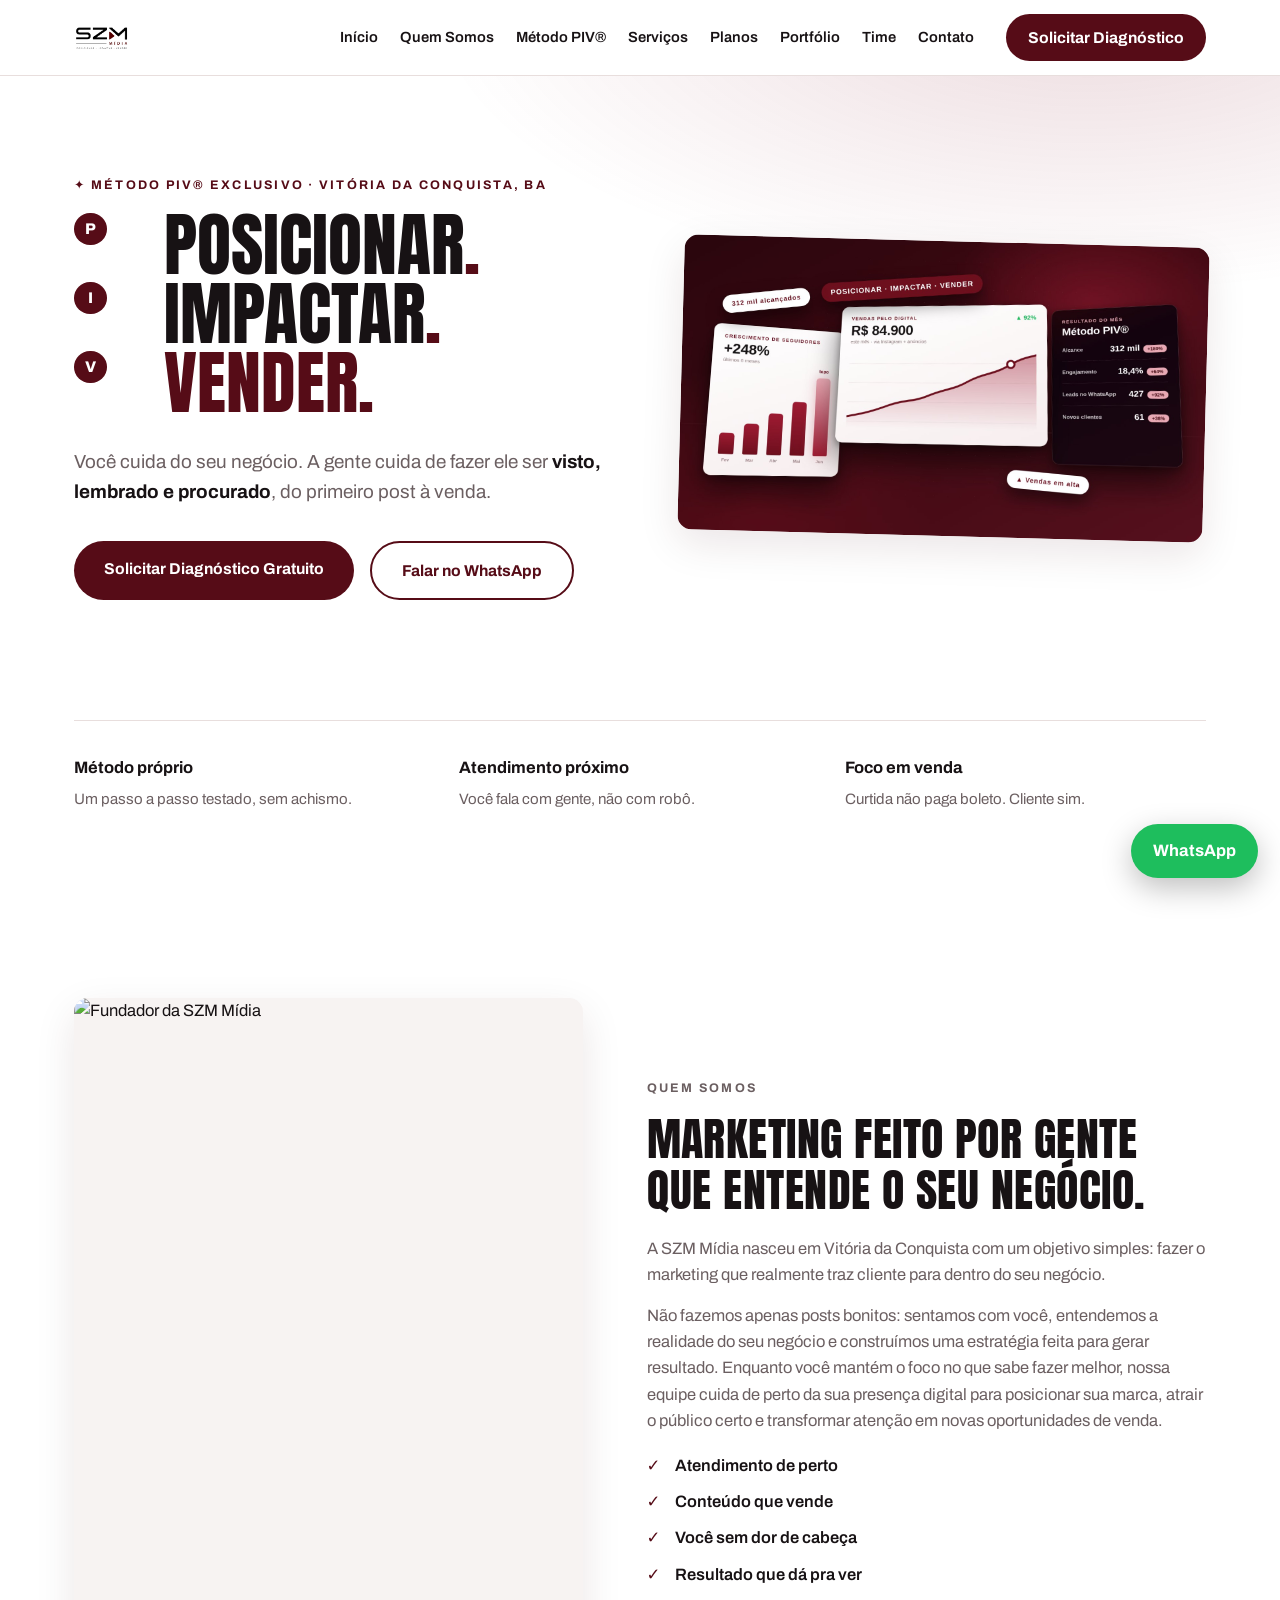
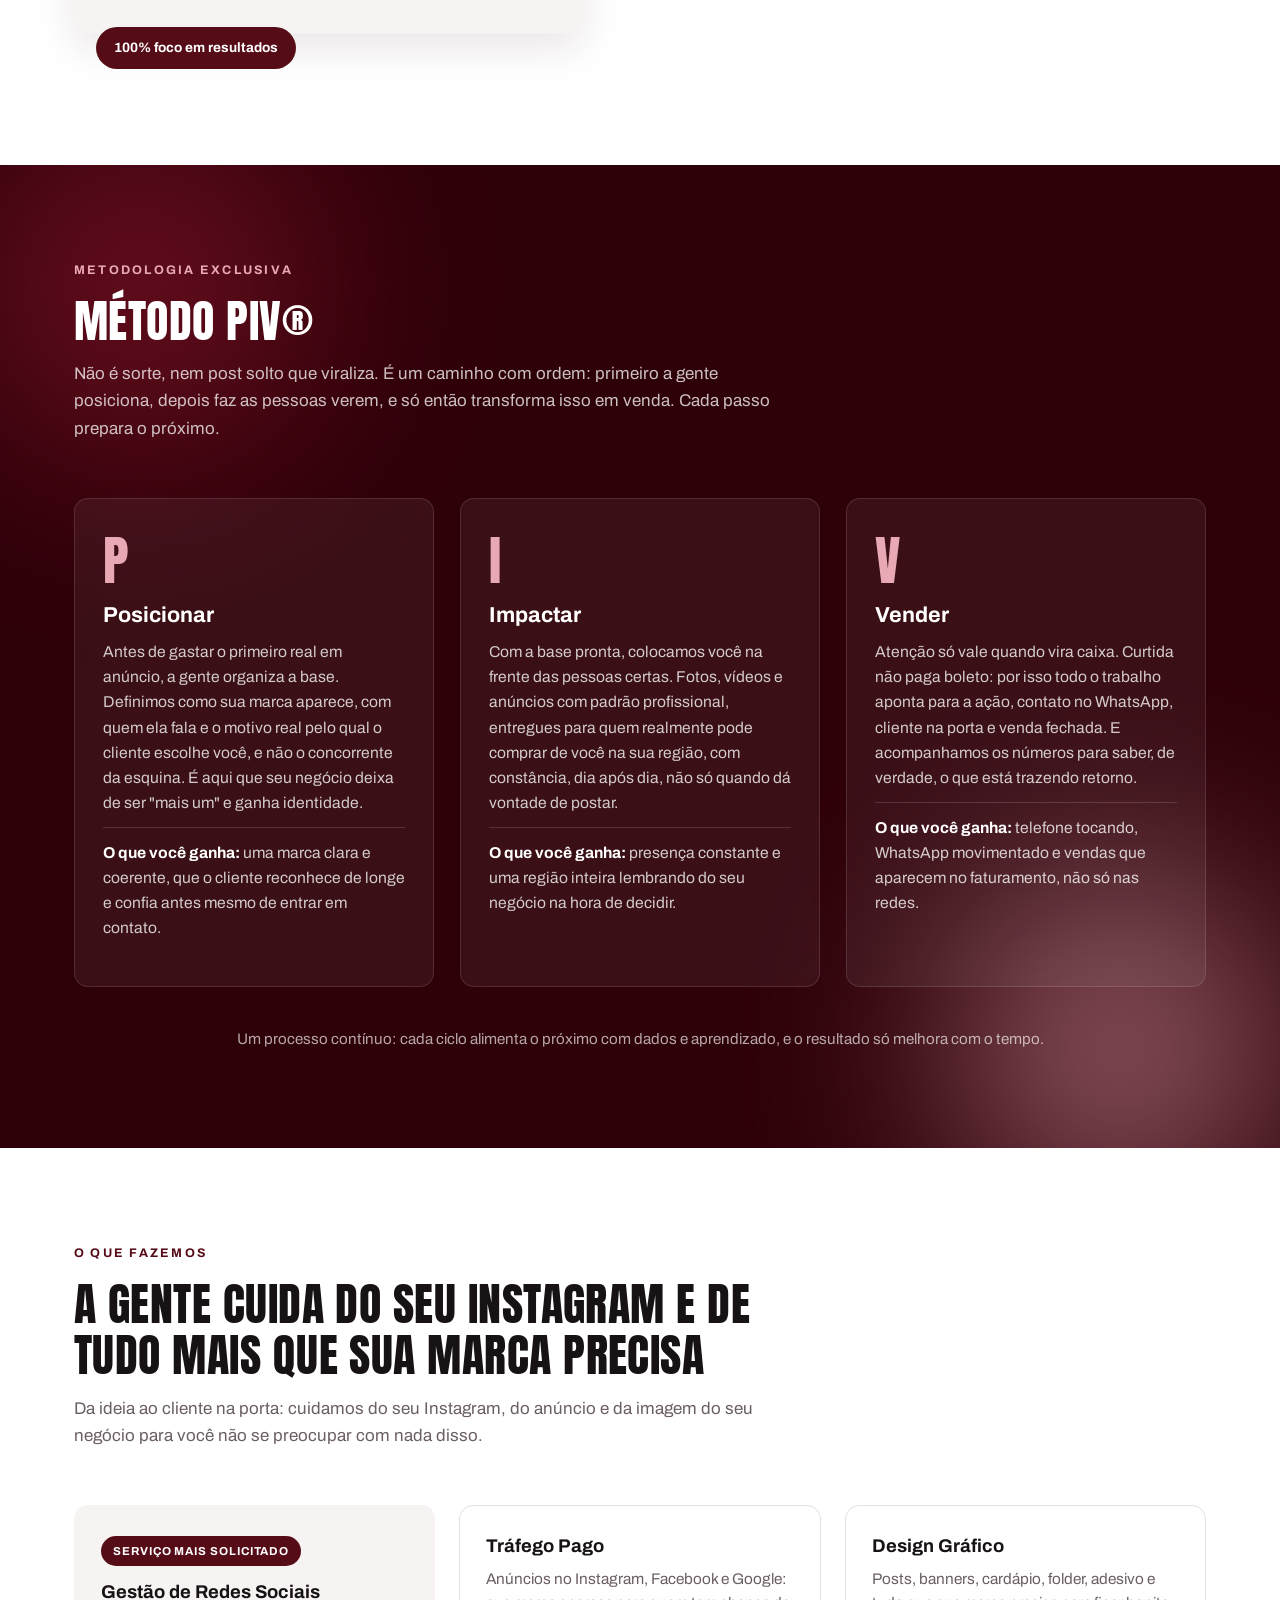
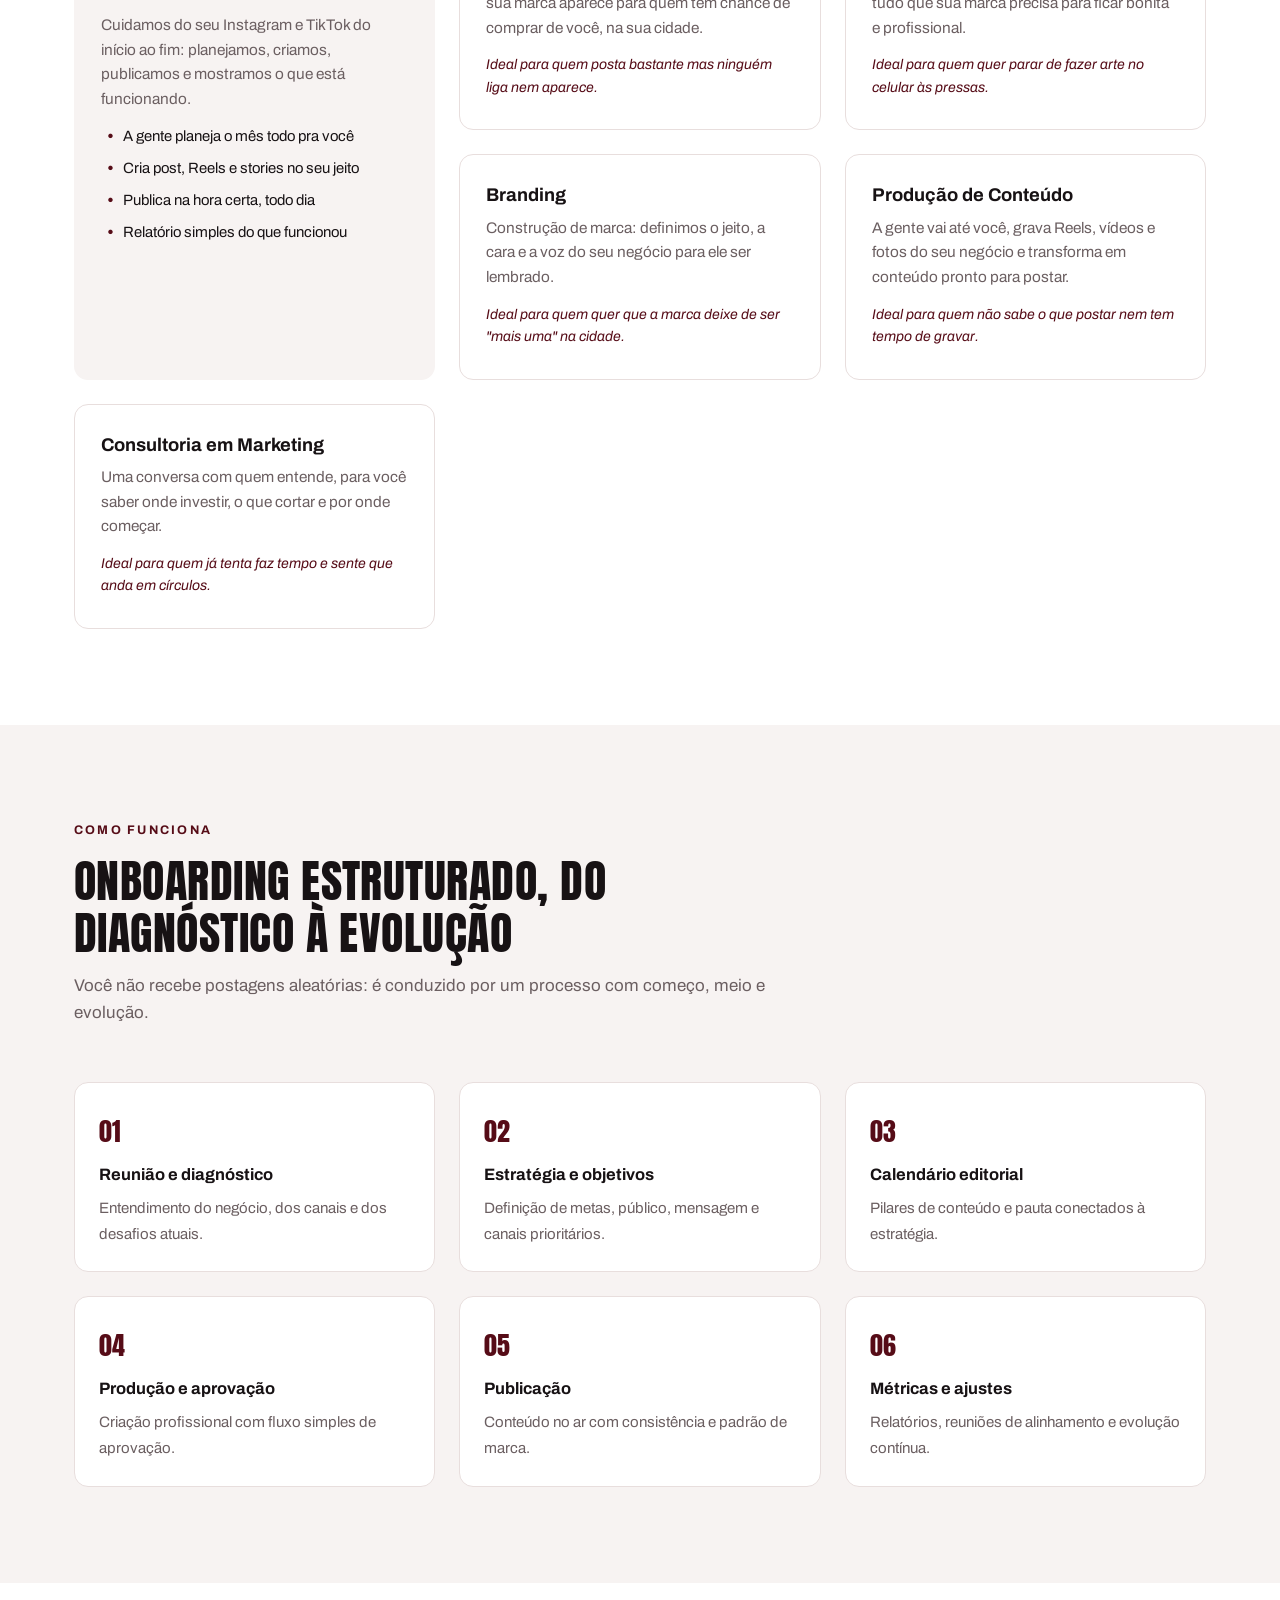
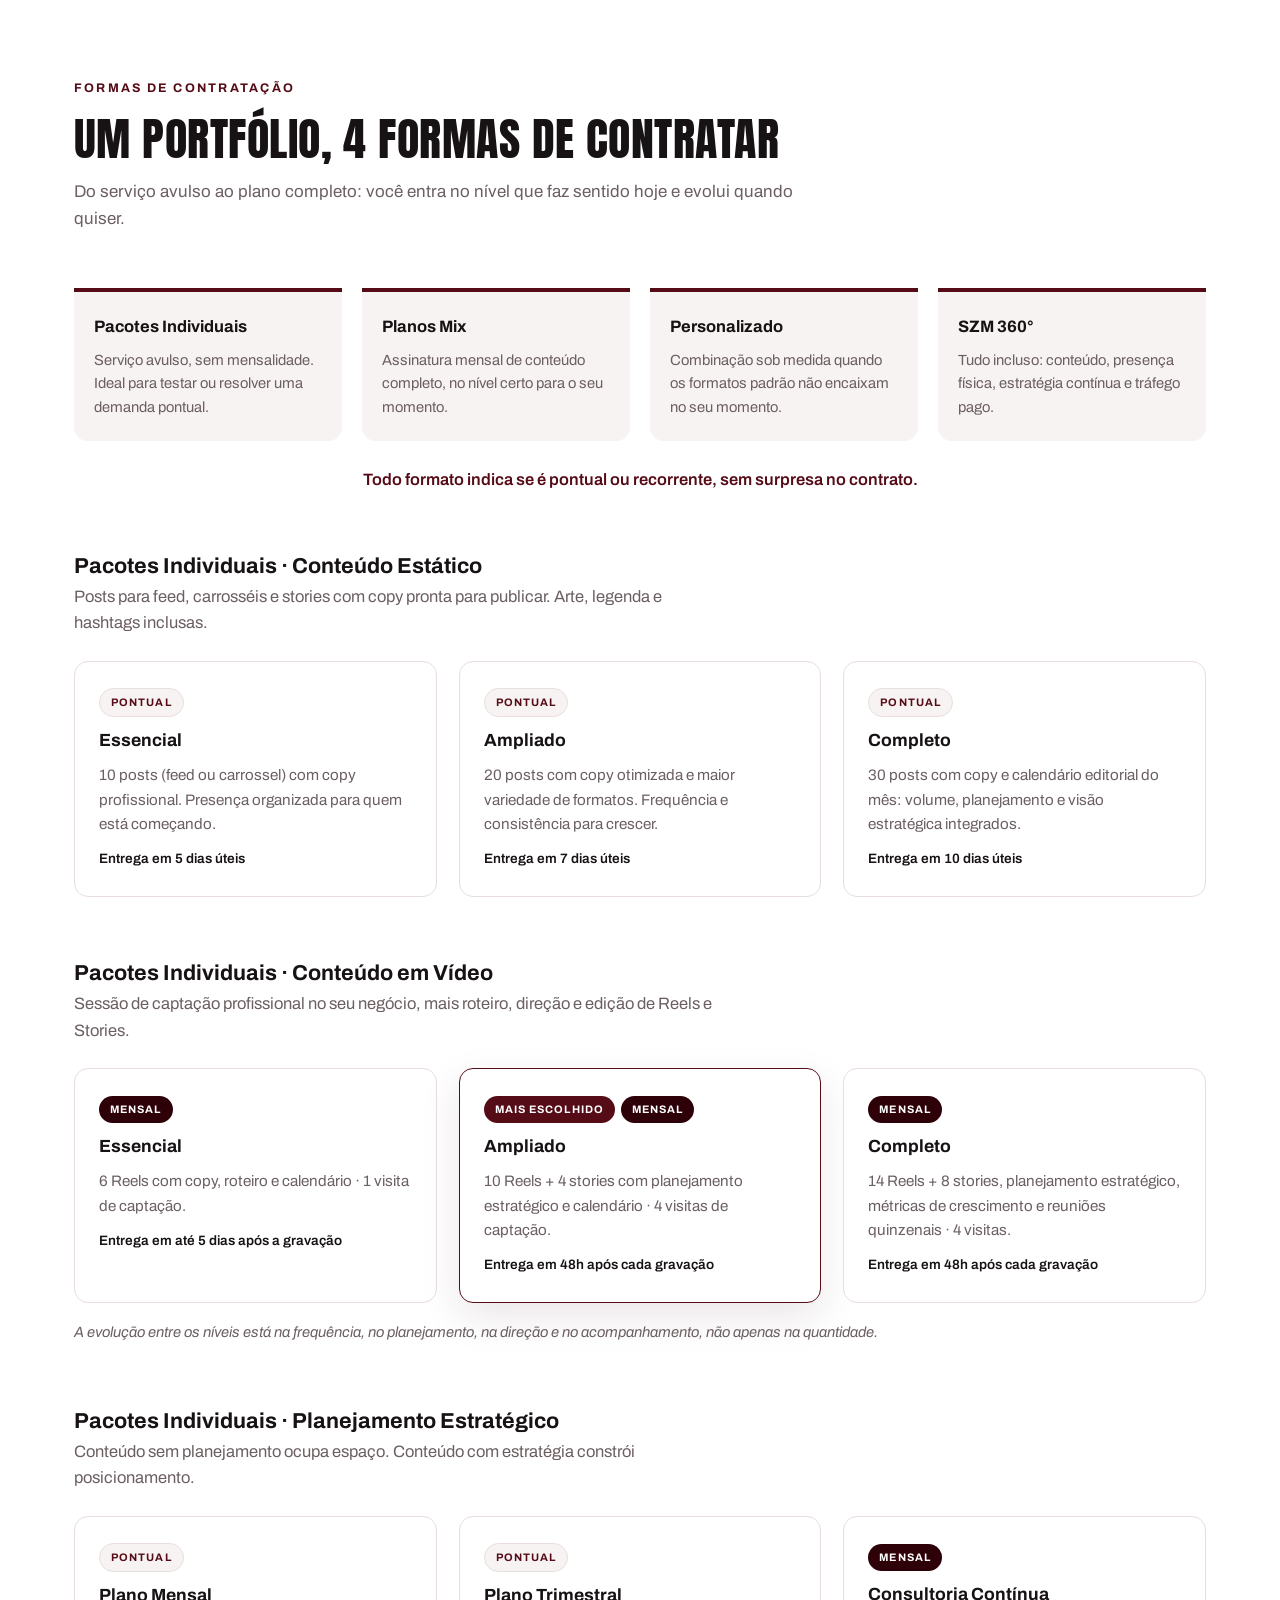
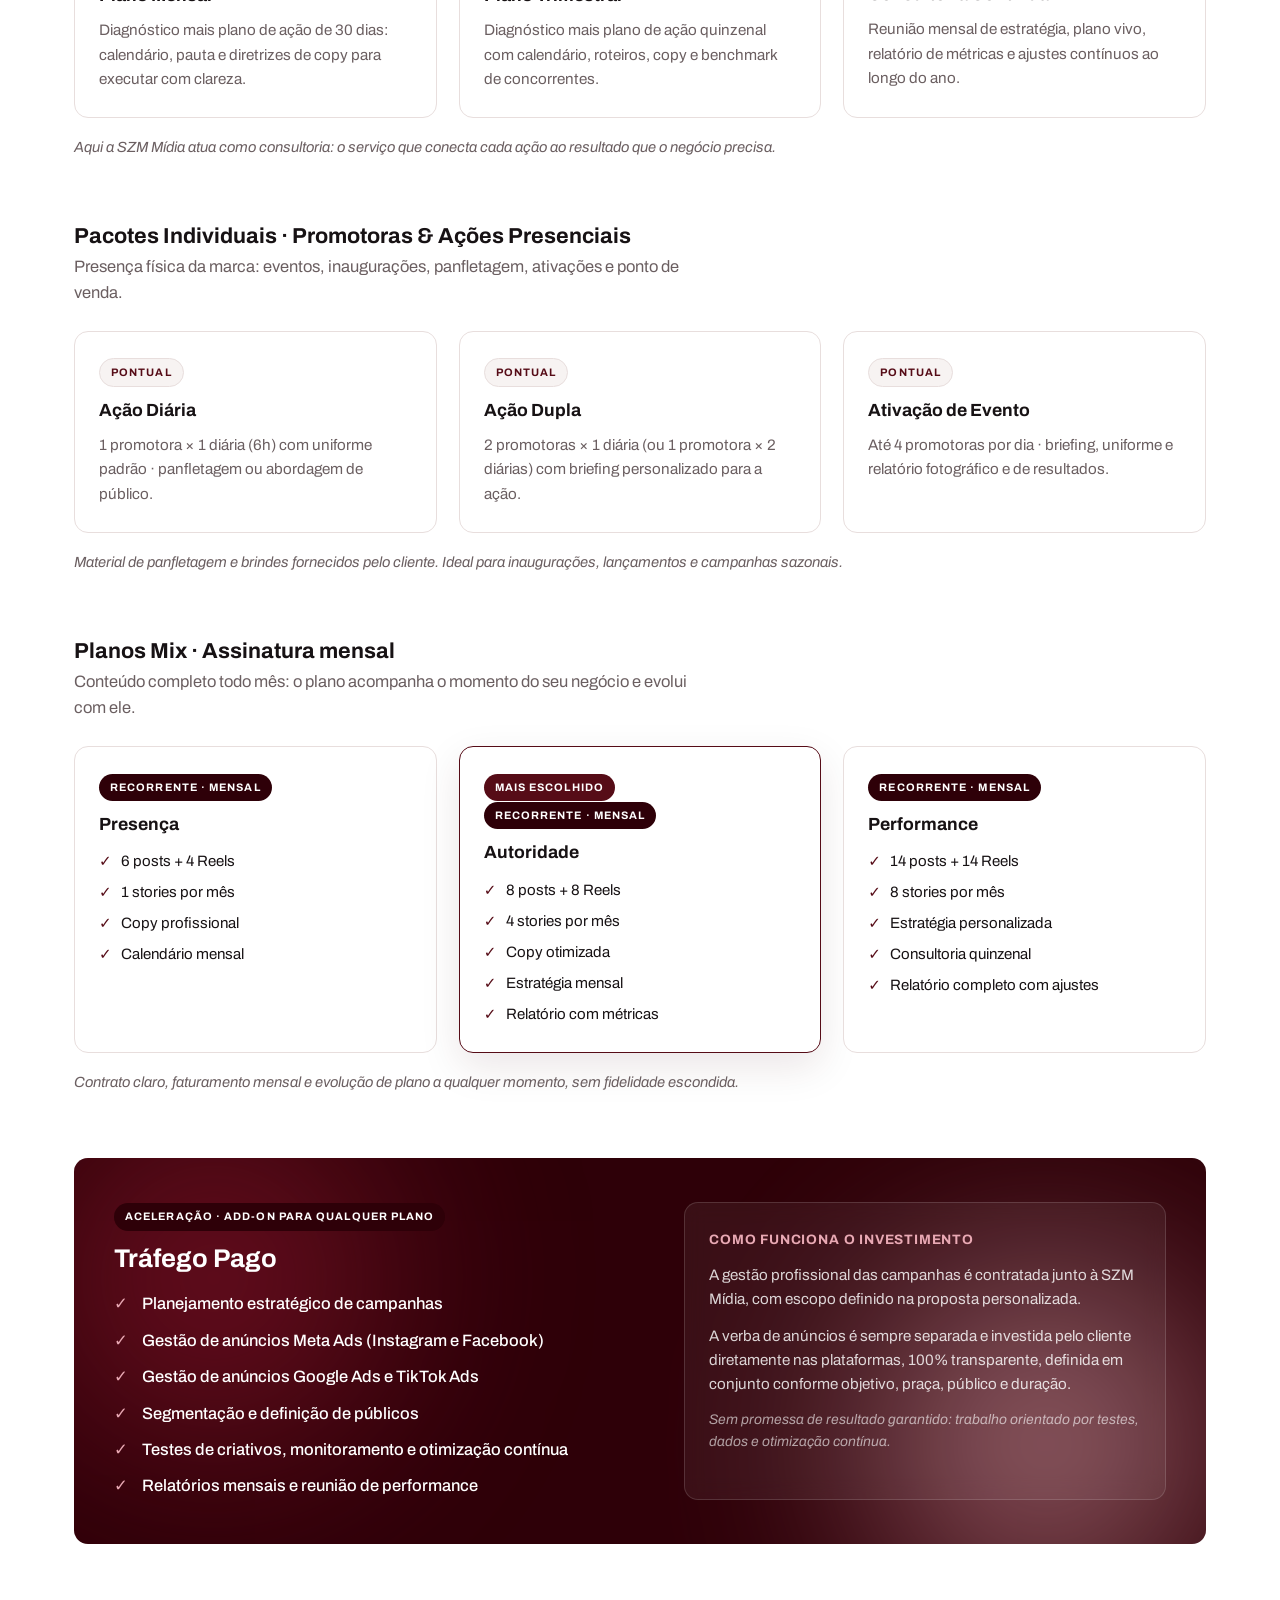
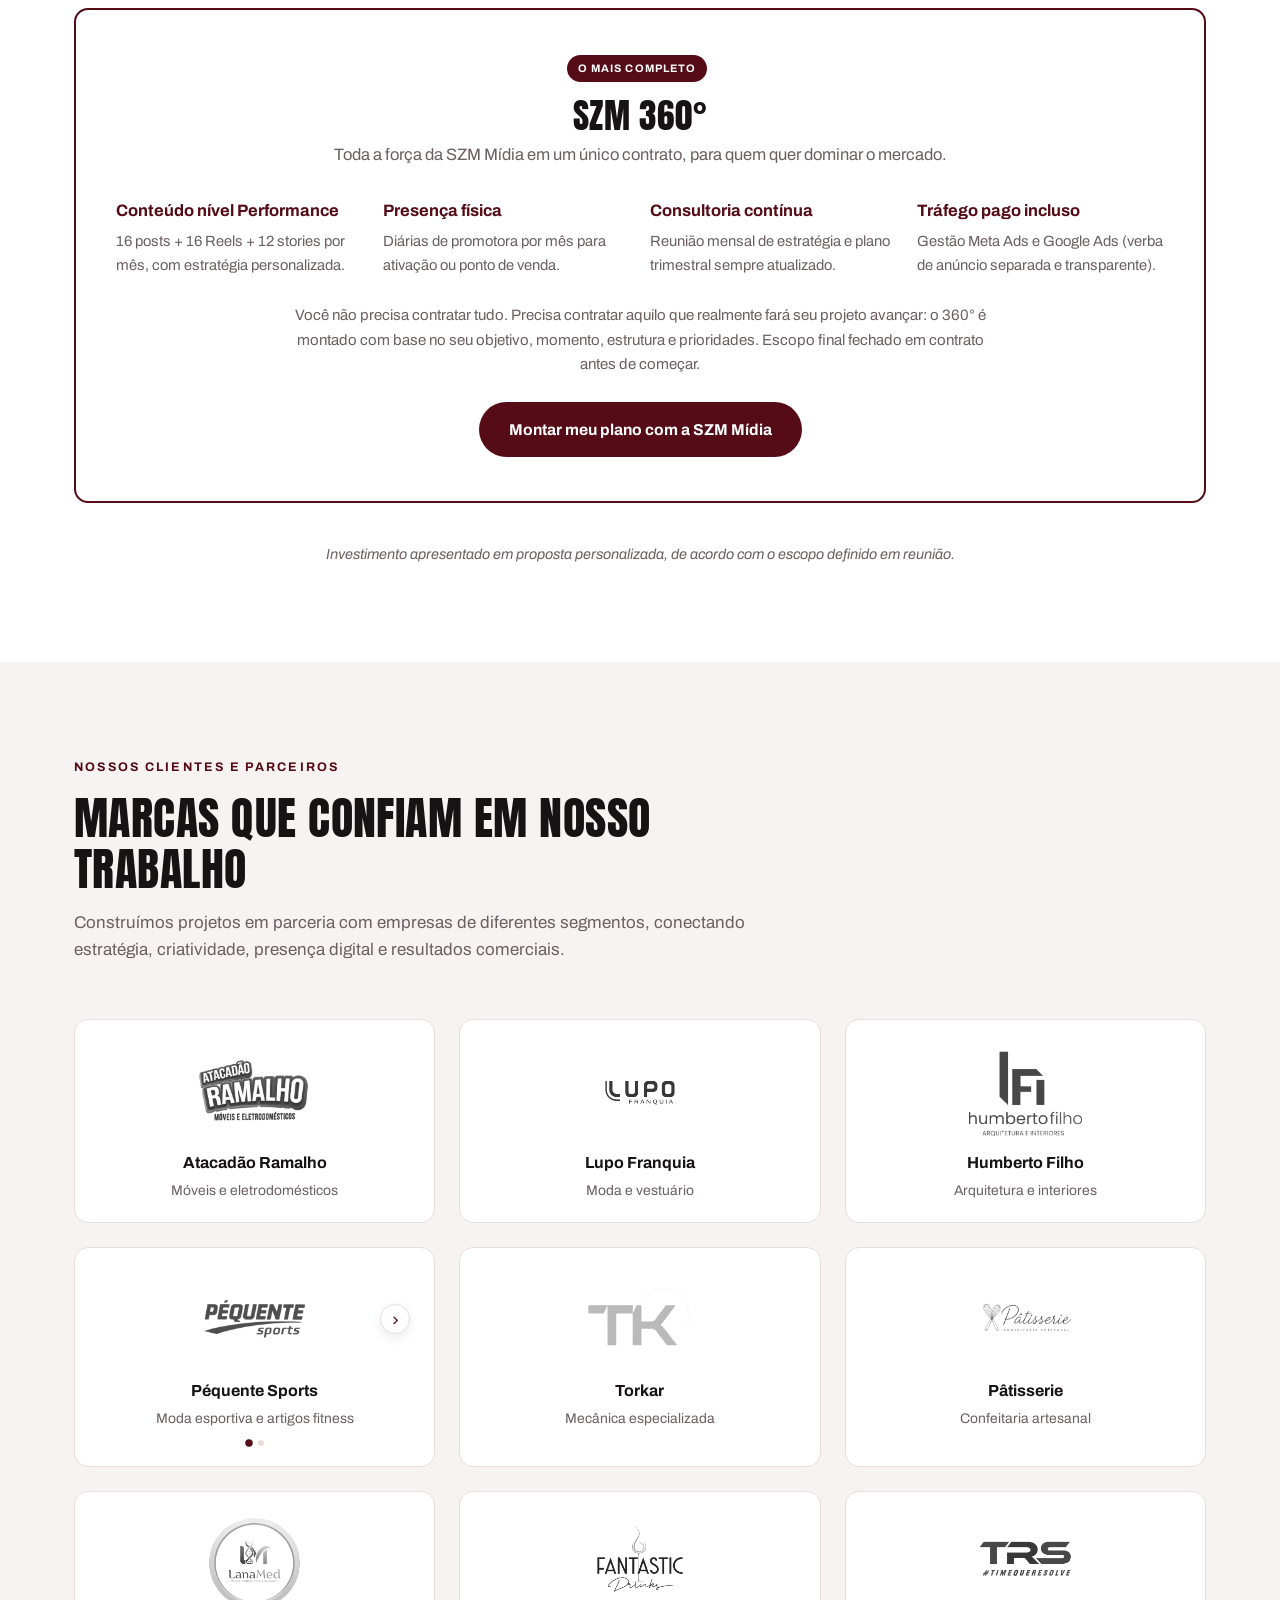
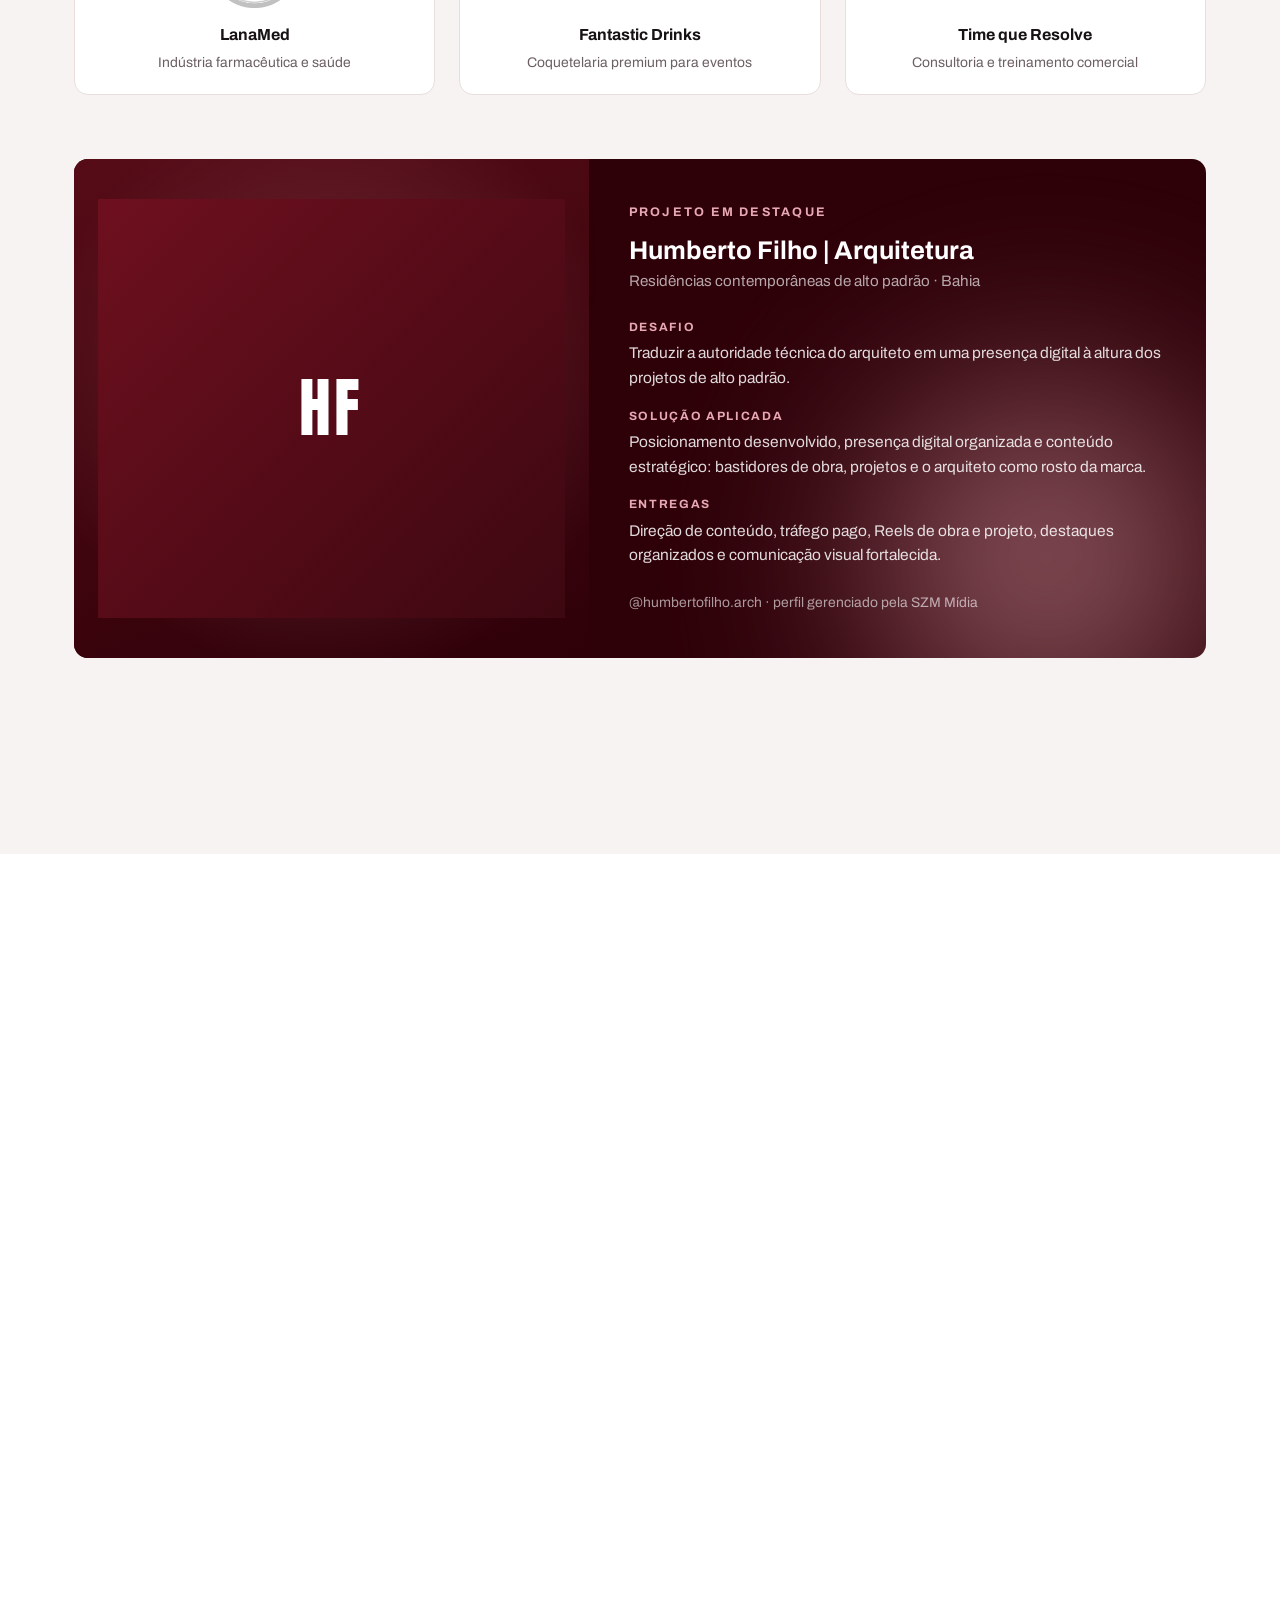
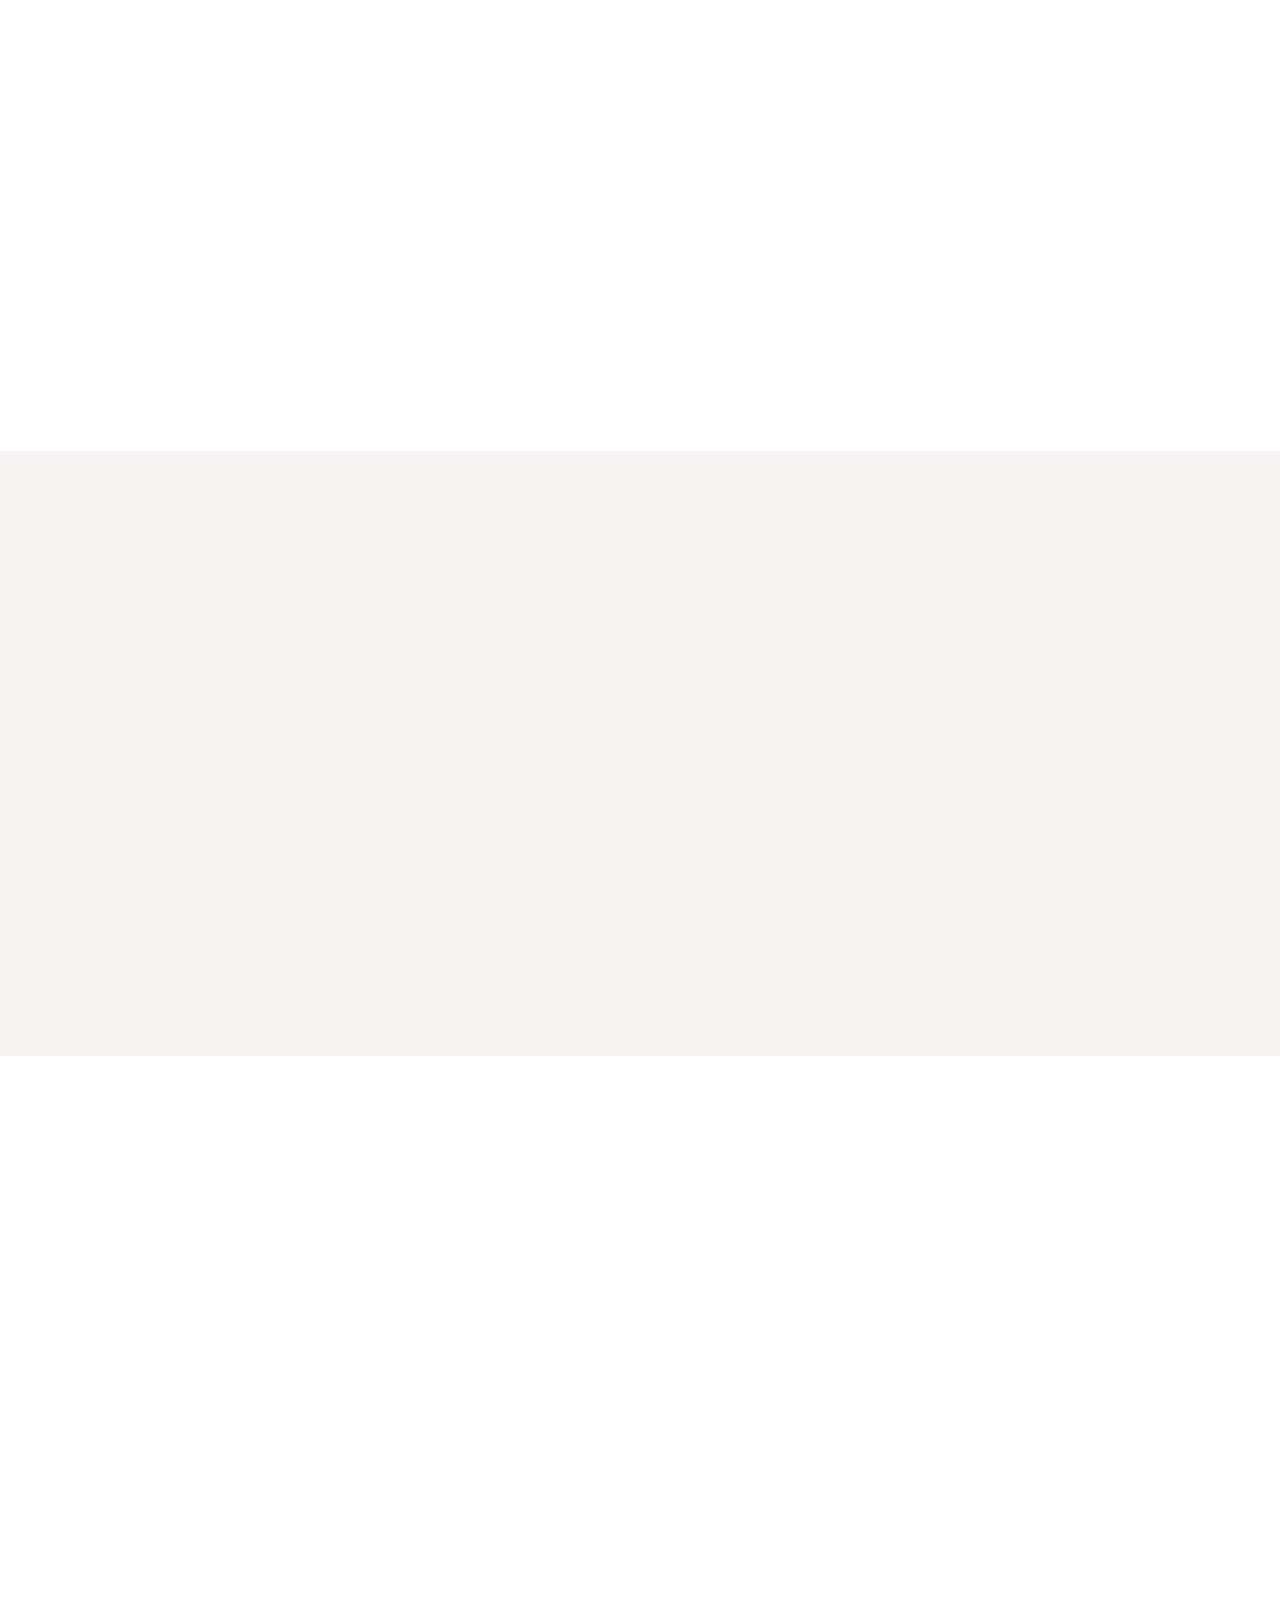
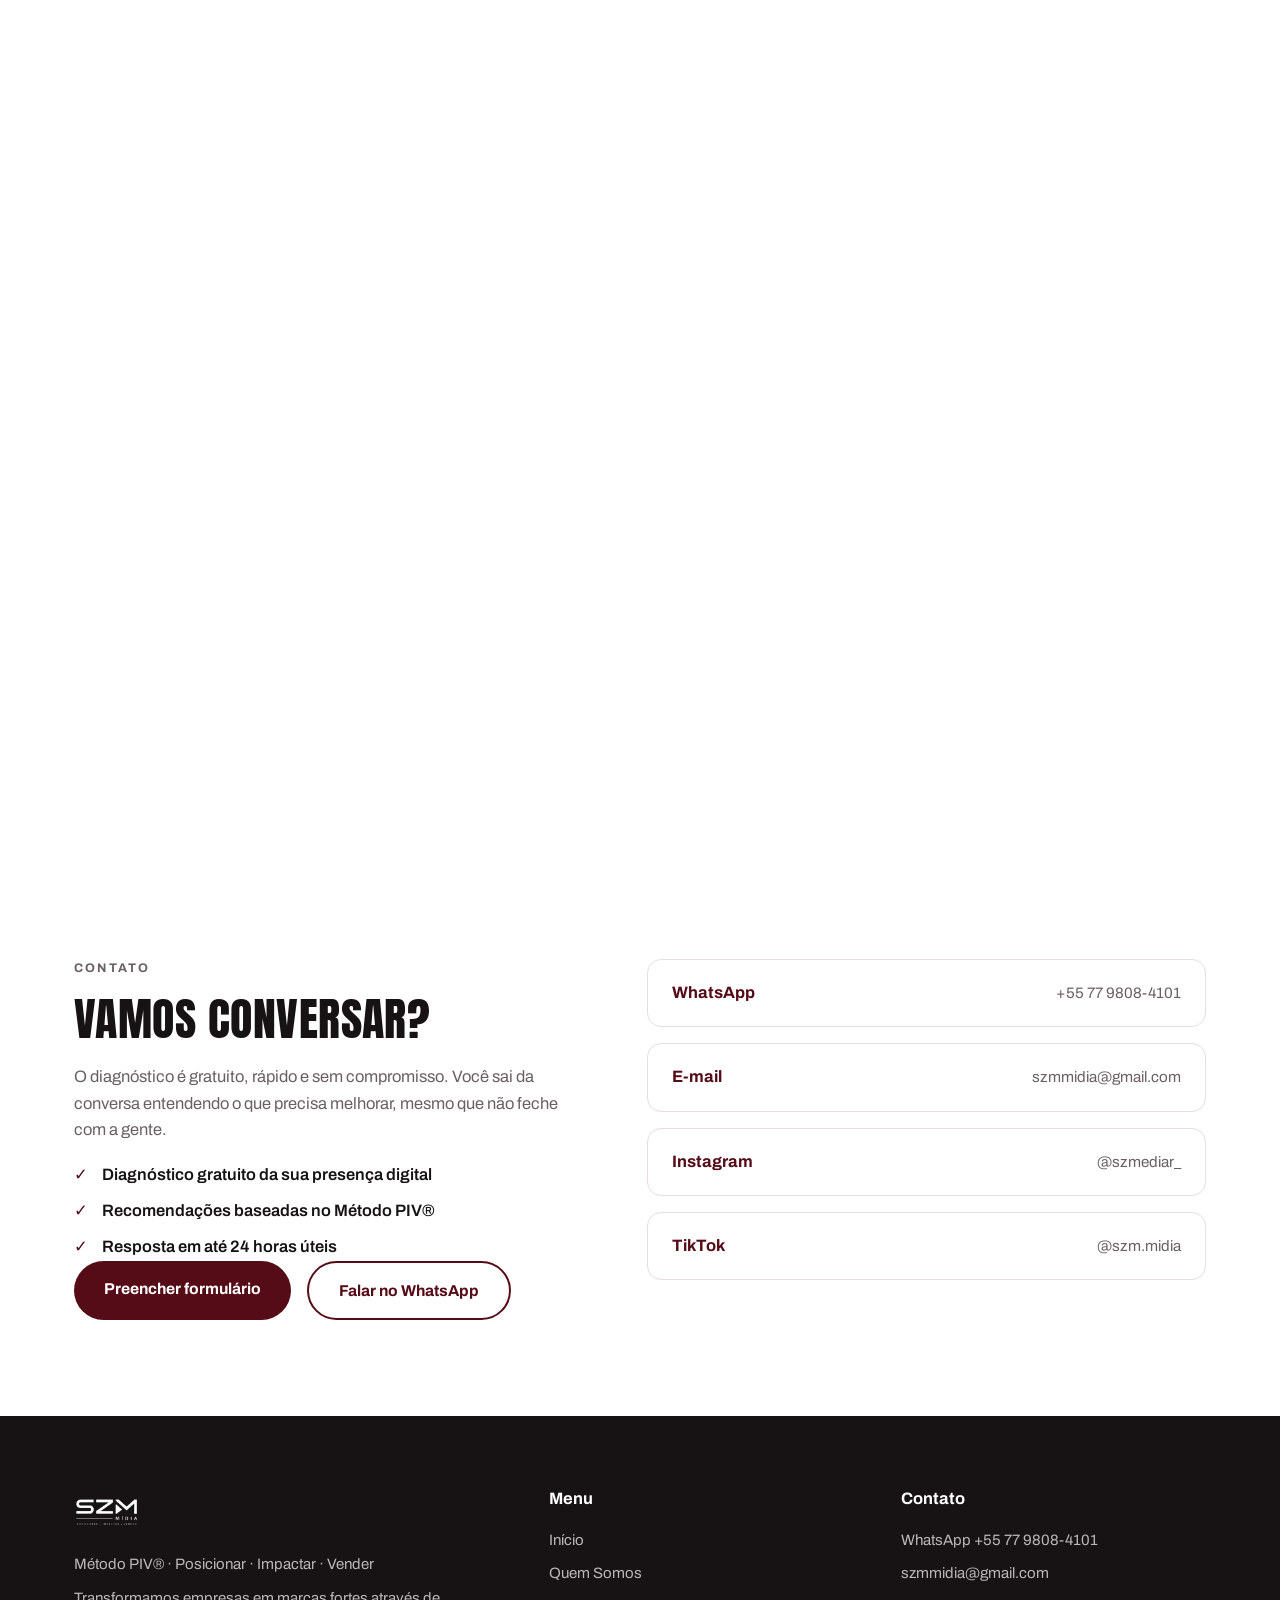
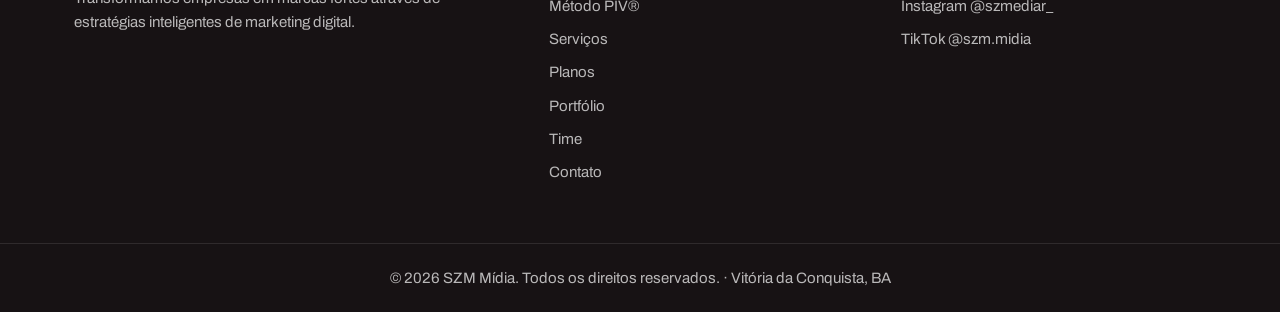
==== commit fac22b53: "Add files via upload" ====
--- a/index.html
+++ b/index.html
@@ -168,6 +168,27 @@
       span.className = "client__mark";
       span.textContent = iniciais;
       el.replaceWith(span);
+    }
+
+    /* Troca o logo do card Pé Quente entre Sports e Modas */
+    var pequenteItens = [
+      { src: "img/paquente.png",  alt: "Péquente Sports", nome: "Péquente Sports", seg: "Moda esportiva e artigos fitness" },
+      { src: "img/paquente2.png", alt: "Péquente Modas",  nome: "Péquente Modas",  seg: "Moda íntima e lingerie" }
+    ];
+    var pequenteIdx = 0;
+    function pequenteSwitch() {
+      pequenteIdx = (pequenteIdx + 1) % pequenteItens.length;
+      var item = pequenteItens[pequenteIdx];
+      var card = document.getElementById("clientPequente");
+      if (!card) return;
+      var img = card.querySelector(".client__logo img");
+      if (img) { img.src = item.src; img.alt = item.alt; }
+      var nome = document.getElementById("pequenteName");
+      var seg = document.getElementById("pequenteSeg");
+      if (nome) nome.textContent = item.nome;
+      if (seg) seg.textContent = item.seg;
+      var dots = card.querySelectorAll(".client__dots i");
+      dots.forEach(function (d, i) { d.classList.toggle("is-active", i === pequenteIdx); });
     }
   </script>
 </head>
@@ -491,7 +512,15 @@
         <div class="client reveal"><div class="client__logo"><img src="img/atacadao.png" alt="Atacadão Ramalho" onerror="logoFallback(this,'AR')" /></div><h4>Atacadão Ramalho</h4><p>Móveis e eletrodomésticos</p></div>
         <div class="client reveal"><div class="client__logo"><img src="img/lupo.png" alt="Lupo Franquia" onerror="logoFallback(this,'LP')" /></div><h4>Lupo Franquia</h4><p>Moda e vestuário</p></div>
         <div class="client reveal"><div class="client__logo"><img src="img/case-humberto.png" alt="Humberto Filho" onerror="logoFallback(this,'HF')" /></div><h4>Humberto Filho</h4><p>Arquitetura e interiores</p></div>
-        <div class="client reveal"><div class="client__logo"><img src="img/paquente.png" alt="Pé Quente Modas e Sports" onerror="logoFallback(this,'PQ')" /></div><h4>Pé Quente Modas e Sports</h4><p>Moda íntima e básicos</p></div>
+        <div class="client client--switch reveal" id="clientPequente">
+          <div class="client__logo client__logo--switch">
+            <img src="img/paquente.png" alt="Péquente Sports" onerror="logoFallback(this,'PQ')" />
+            <button type="button" class="client__nav" aria-label="Trocar logo do Pé Quente" onclick="pequenteSwitch()">&rsaquo;</button>
+          </div>
+          <h4 id="pequenteName">Péquente Sports</h4>
+          <p id="pequenteSeg">Moda esportiva e artigos fitness</p>
+          <span class="client__dots"><i class="is-active"></i><i></i></span>
+        </div>
         <div class="client reveal"><div class="client__logo"><img src="img/torkar.png" alt="Torkar" onerror="logoFallback(this,'TK')" /></div><h4>Torkar</h4><p>Mecânica especializada</p></div>
         <div class="client reveal"><div class="client__logo"><img src="img/pattisserie.png" alt="Pâtisserie" onerror="logoFallback(this,'PT')" /></div><h4>Pâtisserie</h4><p>Confeitaria artesanal</p></div>
         <div class="client reveal"><div class="client__logo"><img src="img/lanamed.png" alt="LanaMed" onerror="logoFallback(this,'LM')" /></div><h4>LanaMed</h4><p>Indústria farmacêutica e saúde</p></div>
@@ -535,7 +564,7 @@
       </div>
       <div class="team-grid">
         <article class="member reveal">
-          <div class="member__photo"><img src="img/regisousa.png" alt="Regi Souza" onerror="imgFallback(this,'avatar','RS')" /></div>
+          <div class="member__photo"><img src="img/regisousa.png" alt="Regi Souza - TRS" onerror="imgFallback(this,'avatar','RS')" /></div>
           <h4>Regi Souza</h4>
           <p class="member__role">Diretor Estratégico e de Gestão</p>
           <p>À frente da SZM Mídia e da TRS, conduz a estratégia e a gestão de cada operação, transformando planejamento em resultado comercial concreto para as marcas atendidas.</p>
--- a/css/style.css
+++ b/css/style.css
@@ -4,9 +4,11 @@
    ============================================================ */
 
 :root {
-  --vinho: #6E0F1E;
-  --vinho-claro: #9E1B32;
-  --vinho-profundo: #3D0811;
+  --vinho: #560c17;
+  --vinho-claro: #85162b;
+  --vinho-profundo: #2e0008;
+  --rose: #E9A9B4;              /* acento claro sobre fundos escuros */
+  --vinho-glow: 133, 22, 43;   /* RGB do vinho-claro, para brilhos radiais */
   --preto: #171214;
   --branco: #FFFFFF;
   --off: #F7F3F2;
@@ -65,7 +67,7 @@
   color: var(--vinho);
   margin-bottom: 14px;
 }
-.eyebrow--light { color: #E9A9B4; }
+.eyebrow--light { color: var(--rose); }
 
 /* ---------- Botões ---------- */
 .btn {
@@ -134,7 +136,7 @@
 /* ---------- Hero ---------- */
 .hero {
   background:
-    radial-gradient(1100px 500px at 85% -10%, rgba(158,27,50,0.16), transparent 60%),
+    radial-gradient(1100px 500px at 85% -10%, rgba(var(--vinho-glow), 0.16), transparent 60%),
     var(--branco);
   padding: 100px 0 90px;
 }
@@ -225,7 +227,7 @@
   font-weight: 800;
 }
 .checklist--light li { color: var(--branco); font-weight: 500; }
-.checklist--light li::before { color: #E9A9B4; }
+.checklist--light li::before { color: var(--rose); }
 
 /* ---------- Método PIV ---------- */
 .piv-grid { display: grid; grid-template-columns: repeat(3, 1fr); gap: 26px; }
@@ -238,7 +240,7 @@
 .piv-card__letter {
   font-family: "Anton", sans-serif;
   font-size: 3.4rem;
-  color: #E9A9B4;
+  color: var(--rose);
   display: block;
   line-height: 1;
   margin-bottom: 16px;
@@ -382,7 +384,7 @@
   border-radius: var(--radius);
   padding: 26px 24px;
 }
-.addon__how h4 { margin-bottom: 12px; text-transform: uppercase; letter-spacing: 0.06em; font-size: 0.85rem; color: #E9A9B4; }
+.addon__how h4 { margin-bottom: 12px; text-transform: uppercase; letter-spacing: 0.06em; font-size: 0.85rem; color: var(--rose); }
 .addon__how p { color: rgba(255,255,255,0.82); font-size: 0.95rem; margin-bottom: 12px; }
 .addon__note { font-style: italic; font-size: 0.87rem !important; color: rgba(255,255,255,0.6) !important; }
 
@@ -433,6 +435,36 @@
 }
 .client h4 { font-size: 1rem; }
 .client p { color: var(--cinza); font-size: 0.87rem; }
+
+/* card com troca de logo (Pé Quente) */
+.client--switch { position: relative; }
+.client__logo--switch { position: relative; }
+.client__nav {
+  position: absolute;
+  top: 50%; right: 0;
+  transform: translateY(-50%);
+  width: 30px; height: 30px;
+  border-radius: 50%;
+  border: 1px solid var(--borda);
+  background: var(--branco);
+  color: var(--vinho);
+  font-size: 1.2rem;
+  line-height: 1;
+  cursor: pointer;
+  display: grid;
+  place-items: center;
+  box-shadow: 0 4px 12px rgba(0,0,0,0.08);
+  transition: background 0.2s ease, color 0.2s ease, transform 0.2s ease;
+  z-index: 2;
+}
+.client__nav:hover { background: var(--vinho); color: #fff; transform: translateY(-50%) scale(1.08); }
+.client__dots { display: flex; gap: 6px; justify-content: center; margin-top: 10px; }
+.client__dots i {
+  width: 6px; height: 6px; border-radius: 50%;
+  background: var(--borda);
+  transition: background 0.2s ease, transform 0.2s ease;
+}
+.client__dots i.is-active { background: var(--vinho); transform: scale(1.25); }
 
 .case {
   display: grid;
@@ -452,14 +484,20 @@
   font-weight: 700;
   letter-spacing: 0.14em;
   text-transform: uppercase;
-  color: #E9A9B4;
+  color: var(--rose);
   margin-top: 16px;
 }
 .case dl dd { color: rgba(255,255,255,0.85); font-size: 0.97rem; margin-top: 4px; }
 .case__handle { margin-top: 24px; font-size: 0.87rem; color: rgba(255,255,255,0.6); }
 
 /* ---------- Time ---------- */
-.team-grid { display: grid; grid-template-columns: repeat(4, 1fr); gap: 24px; }
+.team-grid {
+  display: grid;
+  grid-template-columns: repeat(auto-fit, minmax(220px, 1fr));
+  gap: 24px;
+  max-width: 900px;
+  margin: 0 auto;
+}
 .member { text-align: center; }
 .member__photo {
   width: 150px; height: 150px;
@@ -481,7 +519,6 @@
 }
 .member p:last-child { color: var(--cinza); font-size: 0.92rem; }
 .team-note { text-align: center; margin-top: 44px; color: var(--cinza); max-width: 720px; margin-left: auto; margin-right: auto; }
-
 /* ---------- Depoimentos ---------- */
 .quotes { display: grid; grid-template-columns: repeat(3, 1fr); gap: 24px; }
 .quotes blockquote {
@@ -539,7 +576,7 @@
 /* ---------- Manifesto ---------- */
 .manifesto {
   background:
-    radial-gradient(900px 400px at 15% 0%, rgba(158,27,50,0.35), transparent 60%),
+    radial-gradient(900px 400px at 15% 0%, rgba(var(--vinho-glow), 0.35), transparent 60%),
     var(--vinho-profundo);
   color: var(--branco);
   text-align: center;
@@ -553,14 +590,14 @@
   letter-spacing: -0.01em;
   margin-bottom: 20px;
 }
-.manifesto h2 em { color: #E9A9B4; font-style: normal; }
+.manifesto h2 em { color: var(--rose); font-style: normal; }
 .manifesto p { color: rgba(255,255,255,0.75); margin-bottom: 8px; }
 .manifesto__sig {
   font-family: "Anton", sans-serif;
   text-transform: uppercase;
   letter-spacing: 0.28em;
   font-size: 0.85rem;
-  color: #E9A9B4;
+  color: var(--rose);
   margin: 26px 0 34px !important;
 }
 
@@ -663,4 +700,4 @@
     padding: 6px;
   }
   .nav__burger span { width: 24px; height: 2.5px; background: var(--preto); border-radius: 2px; }
-}
+}
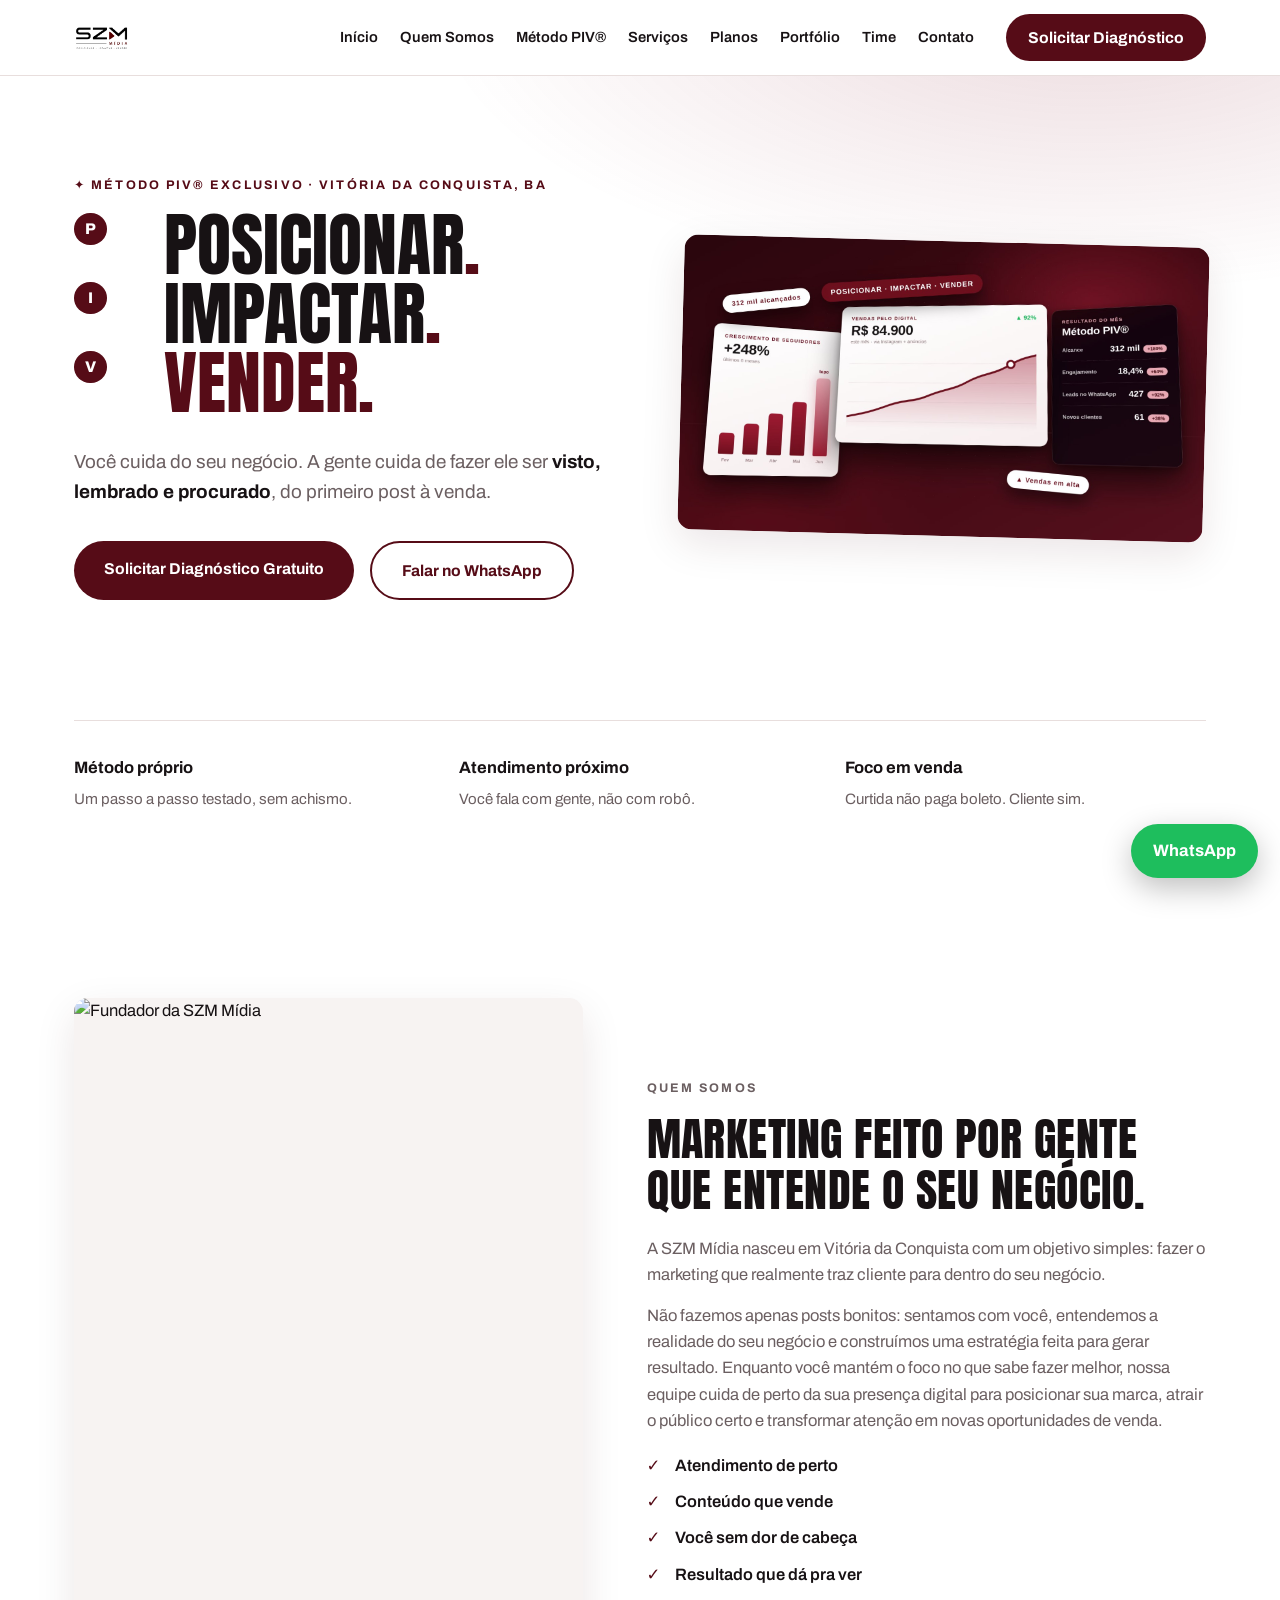
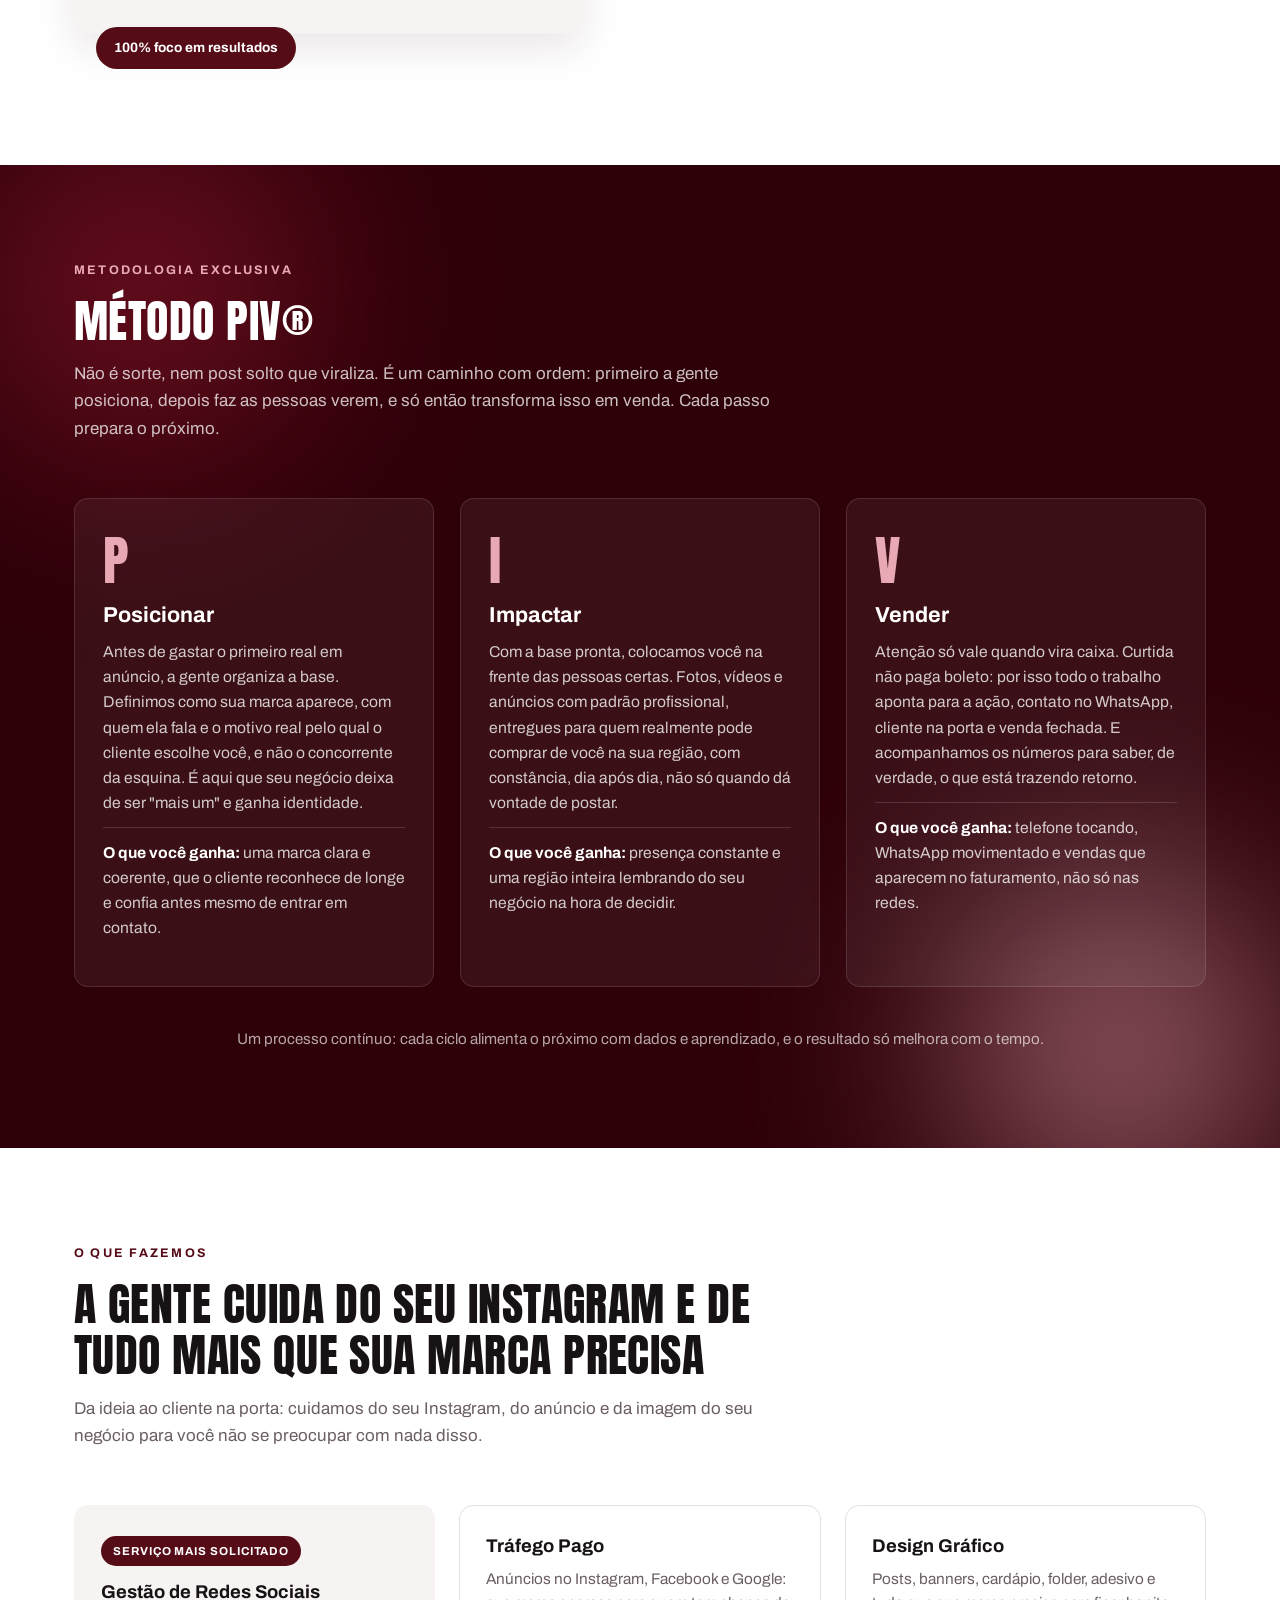
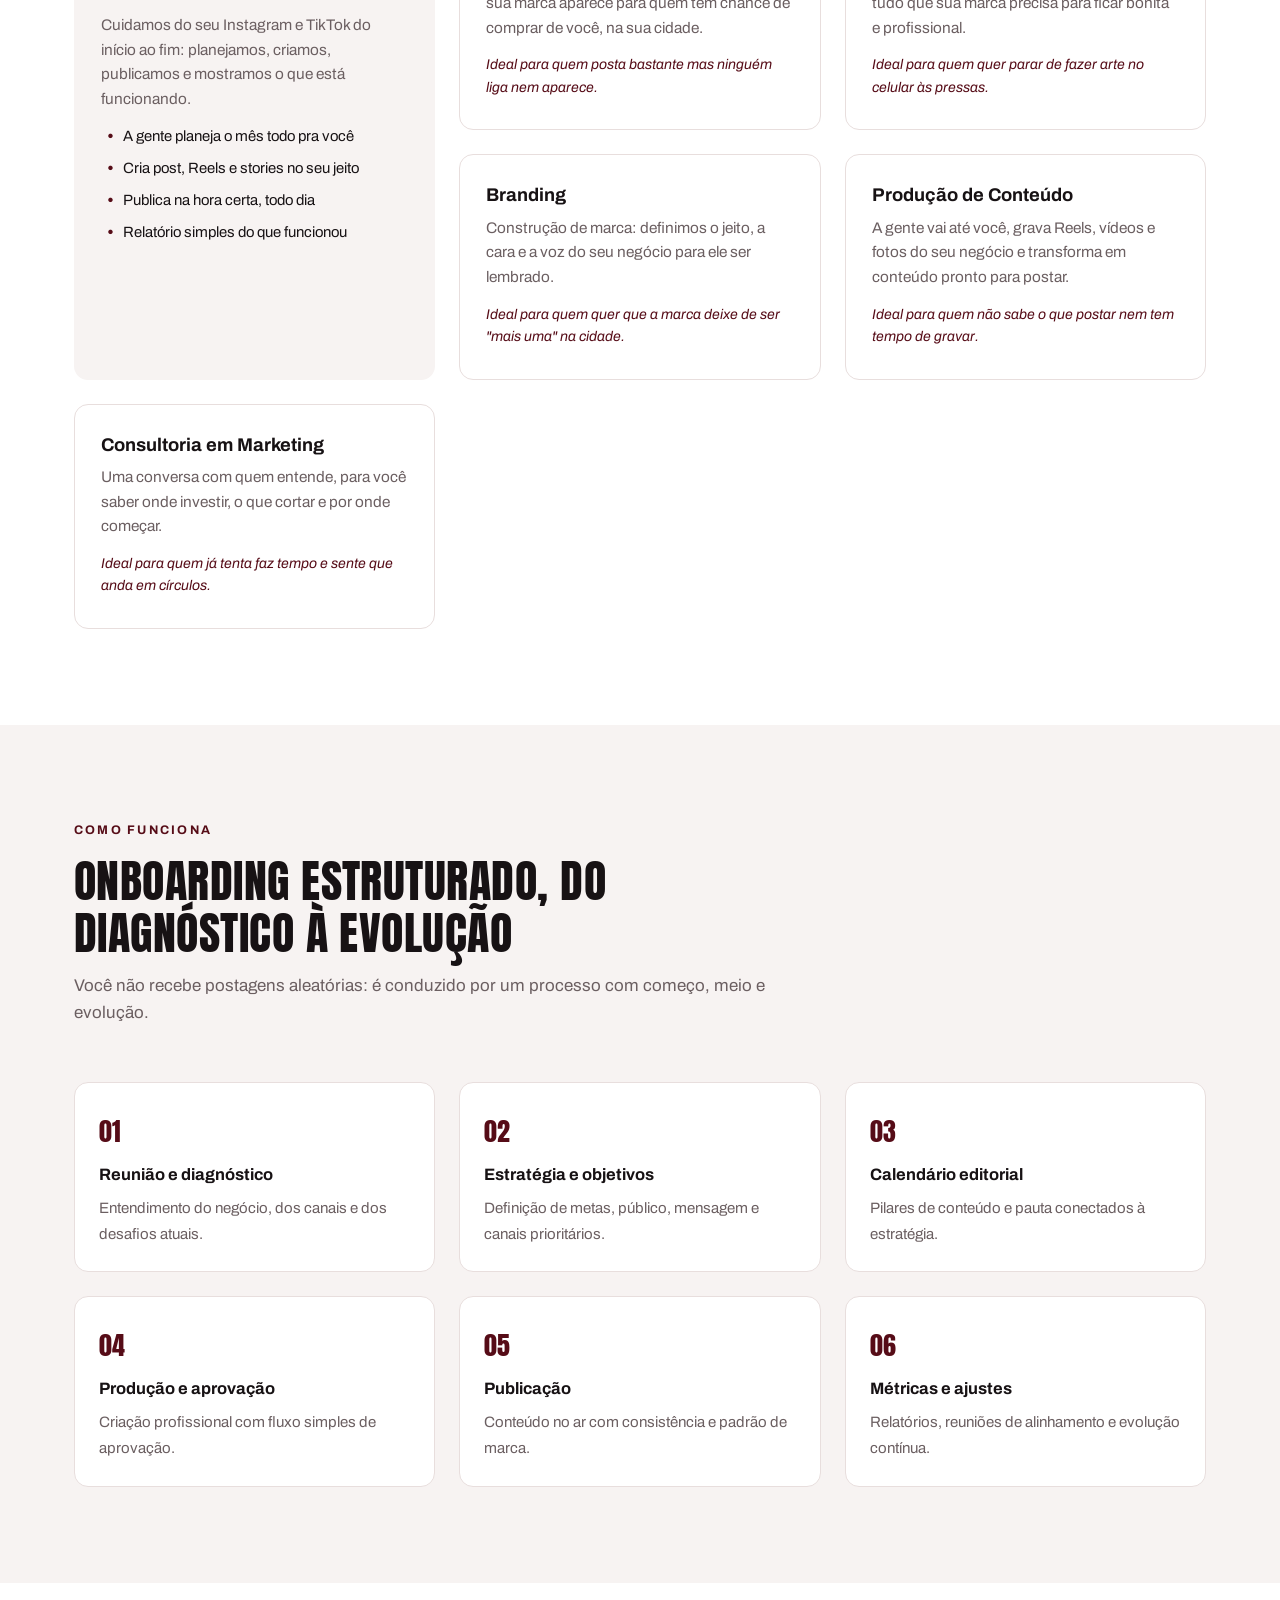
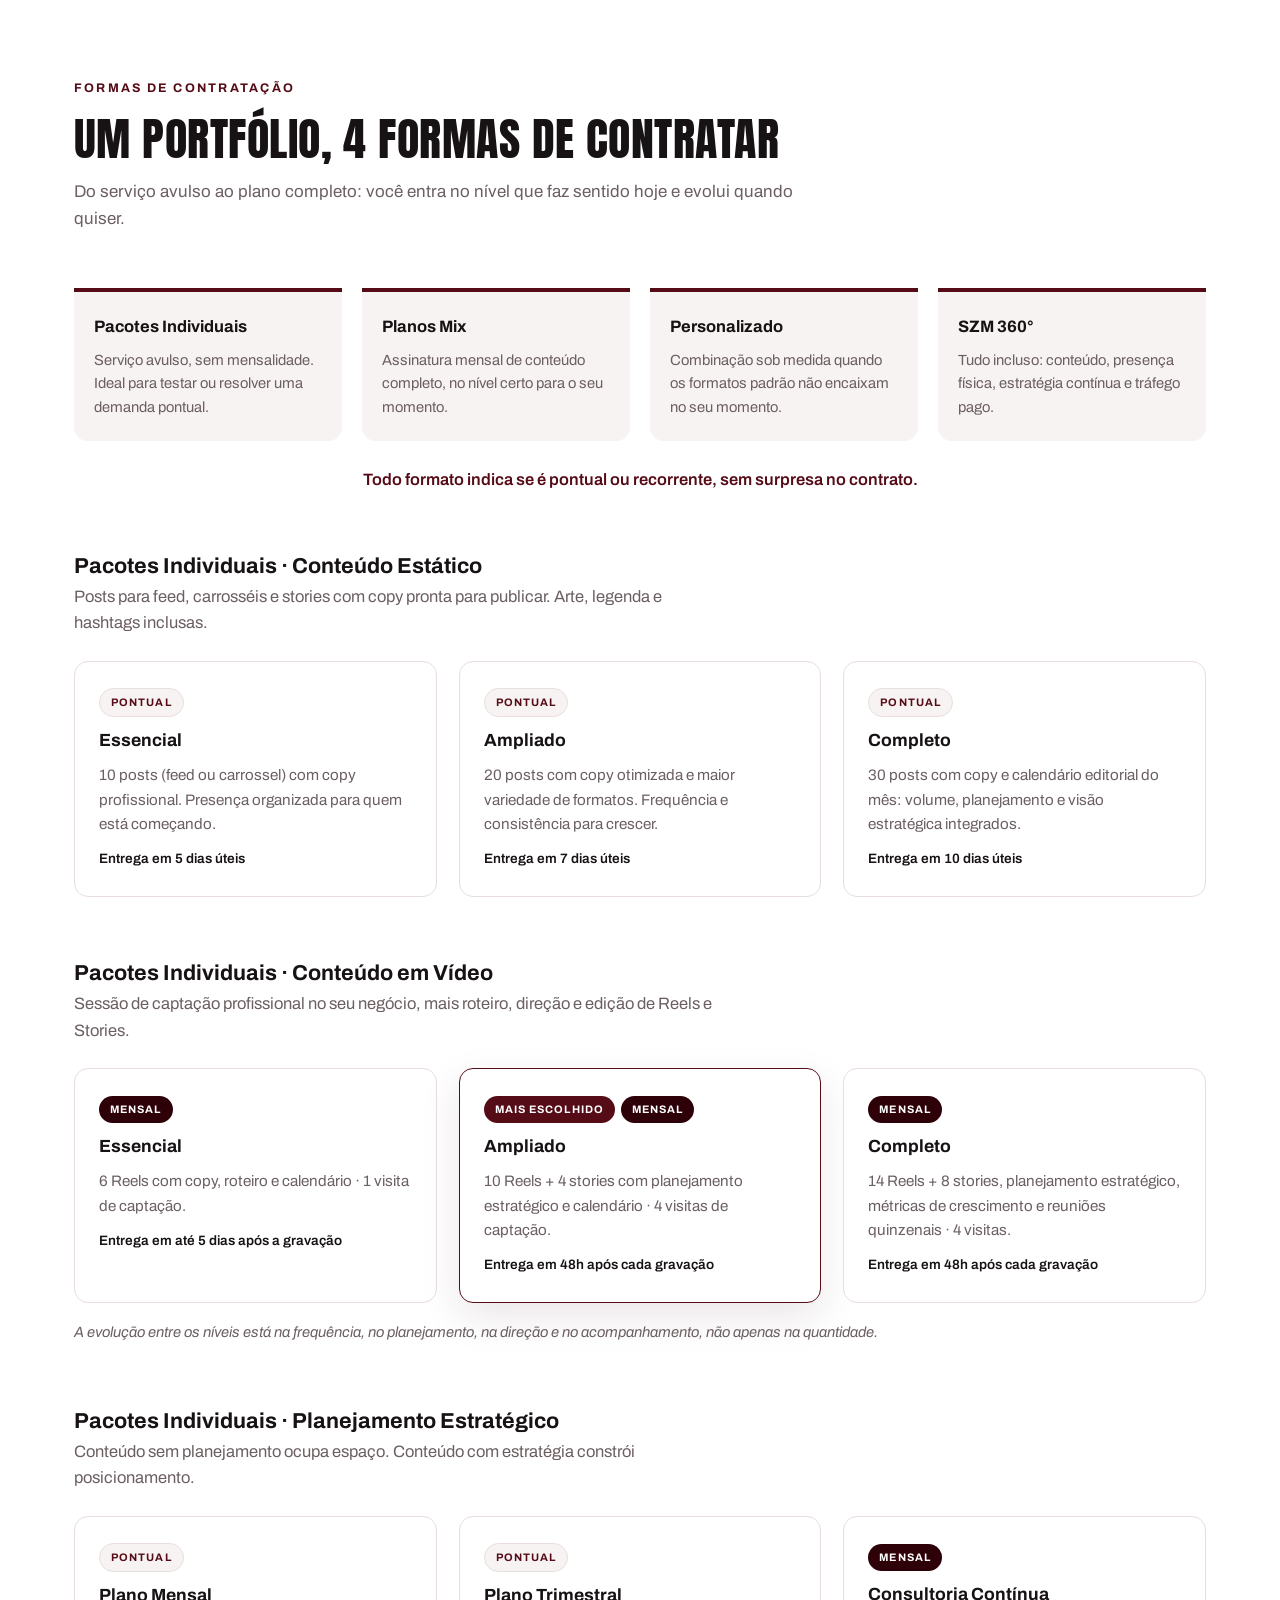
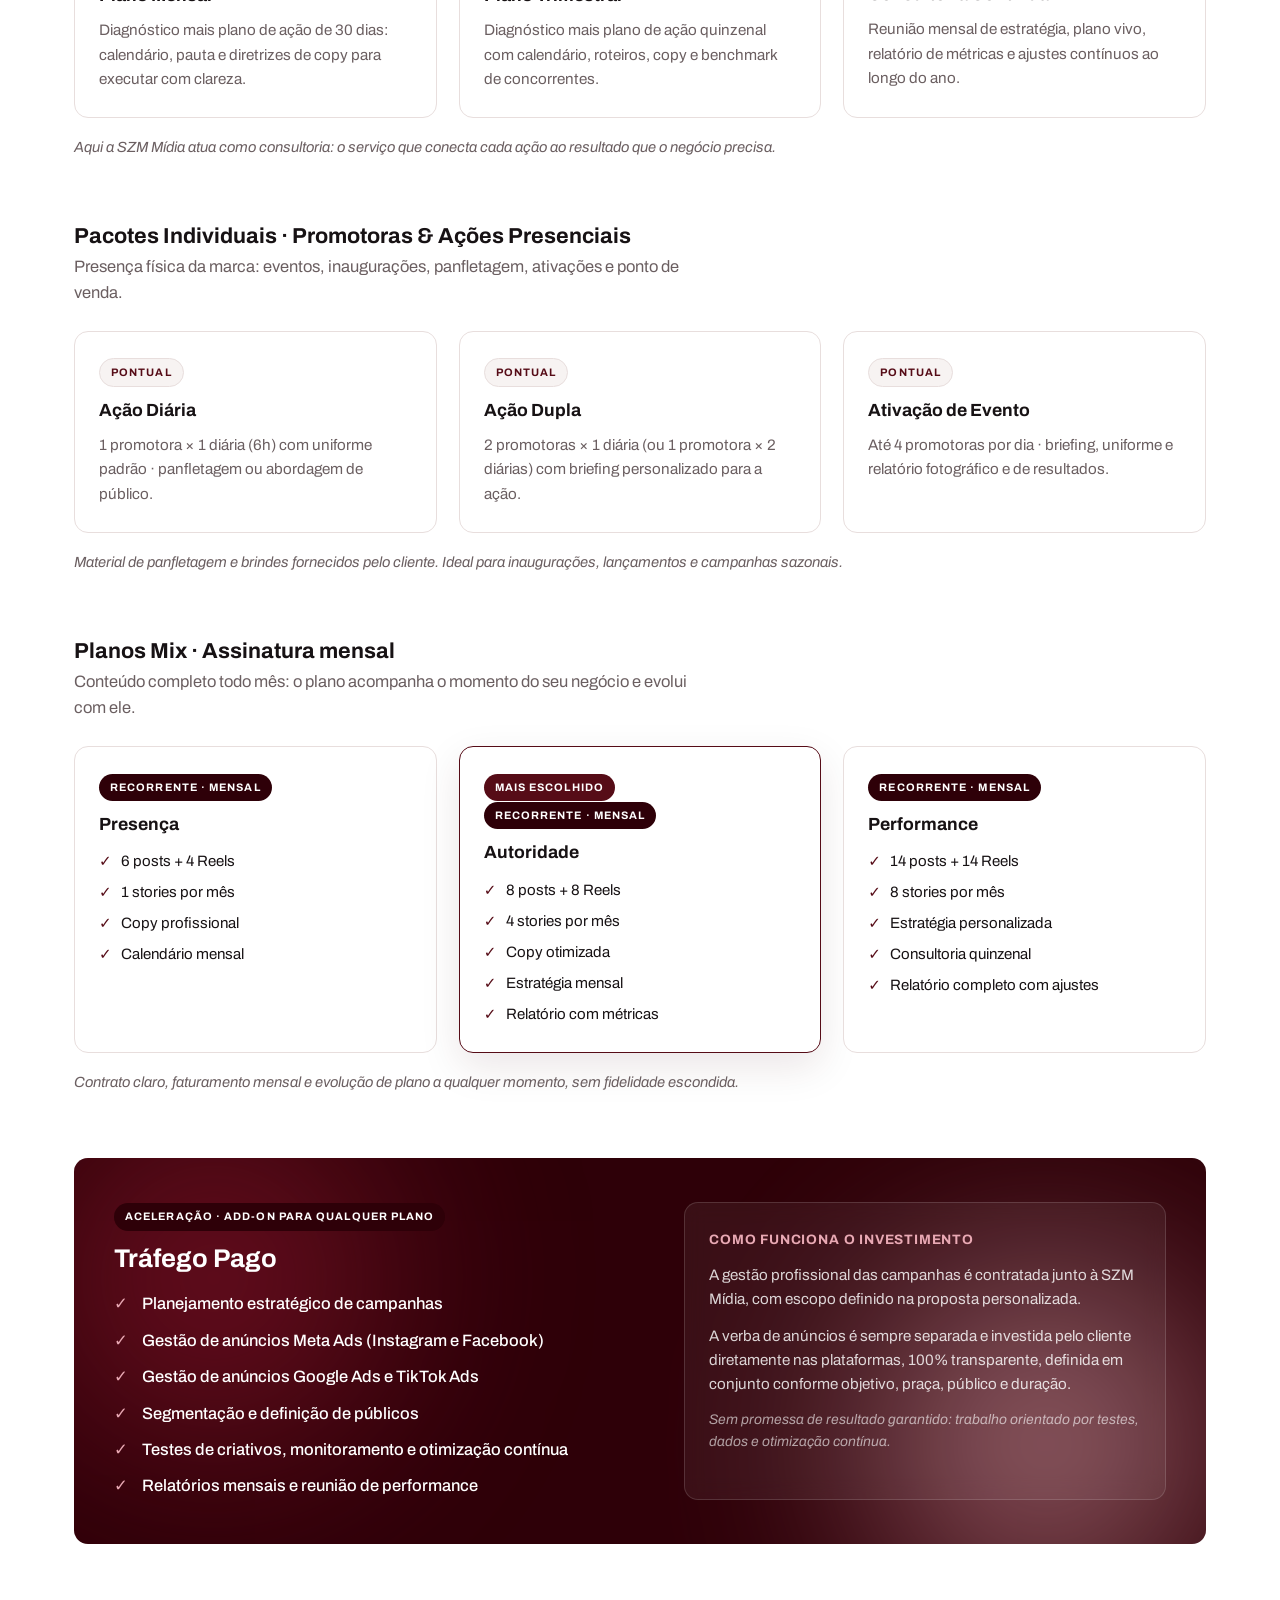
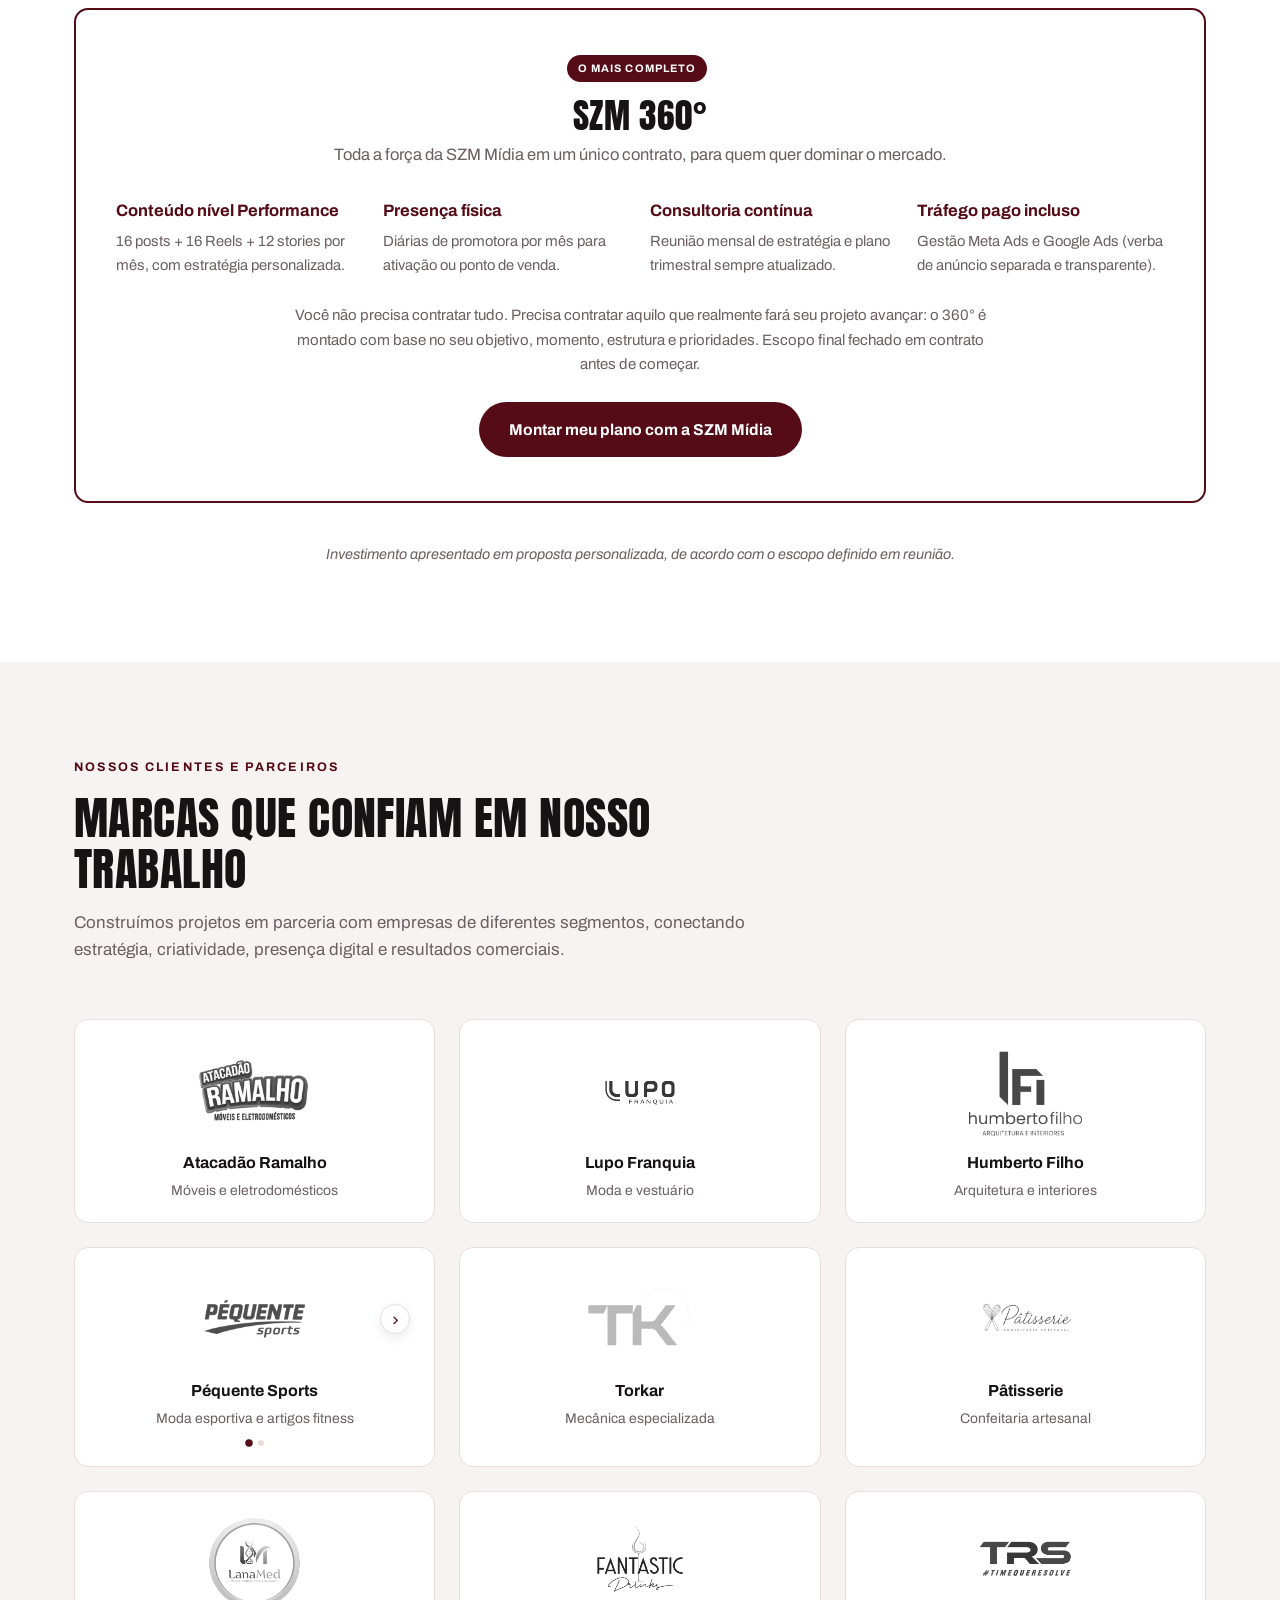
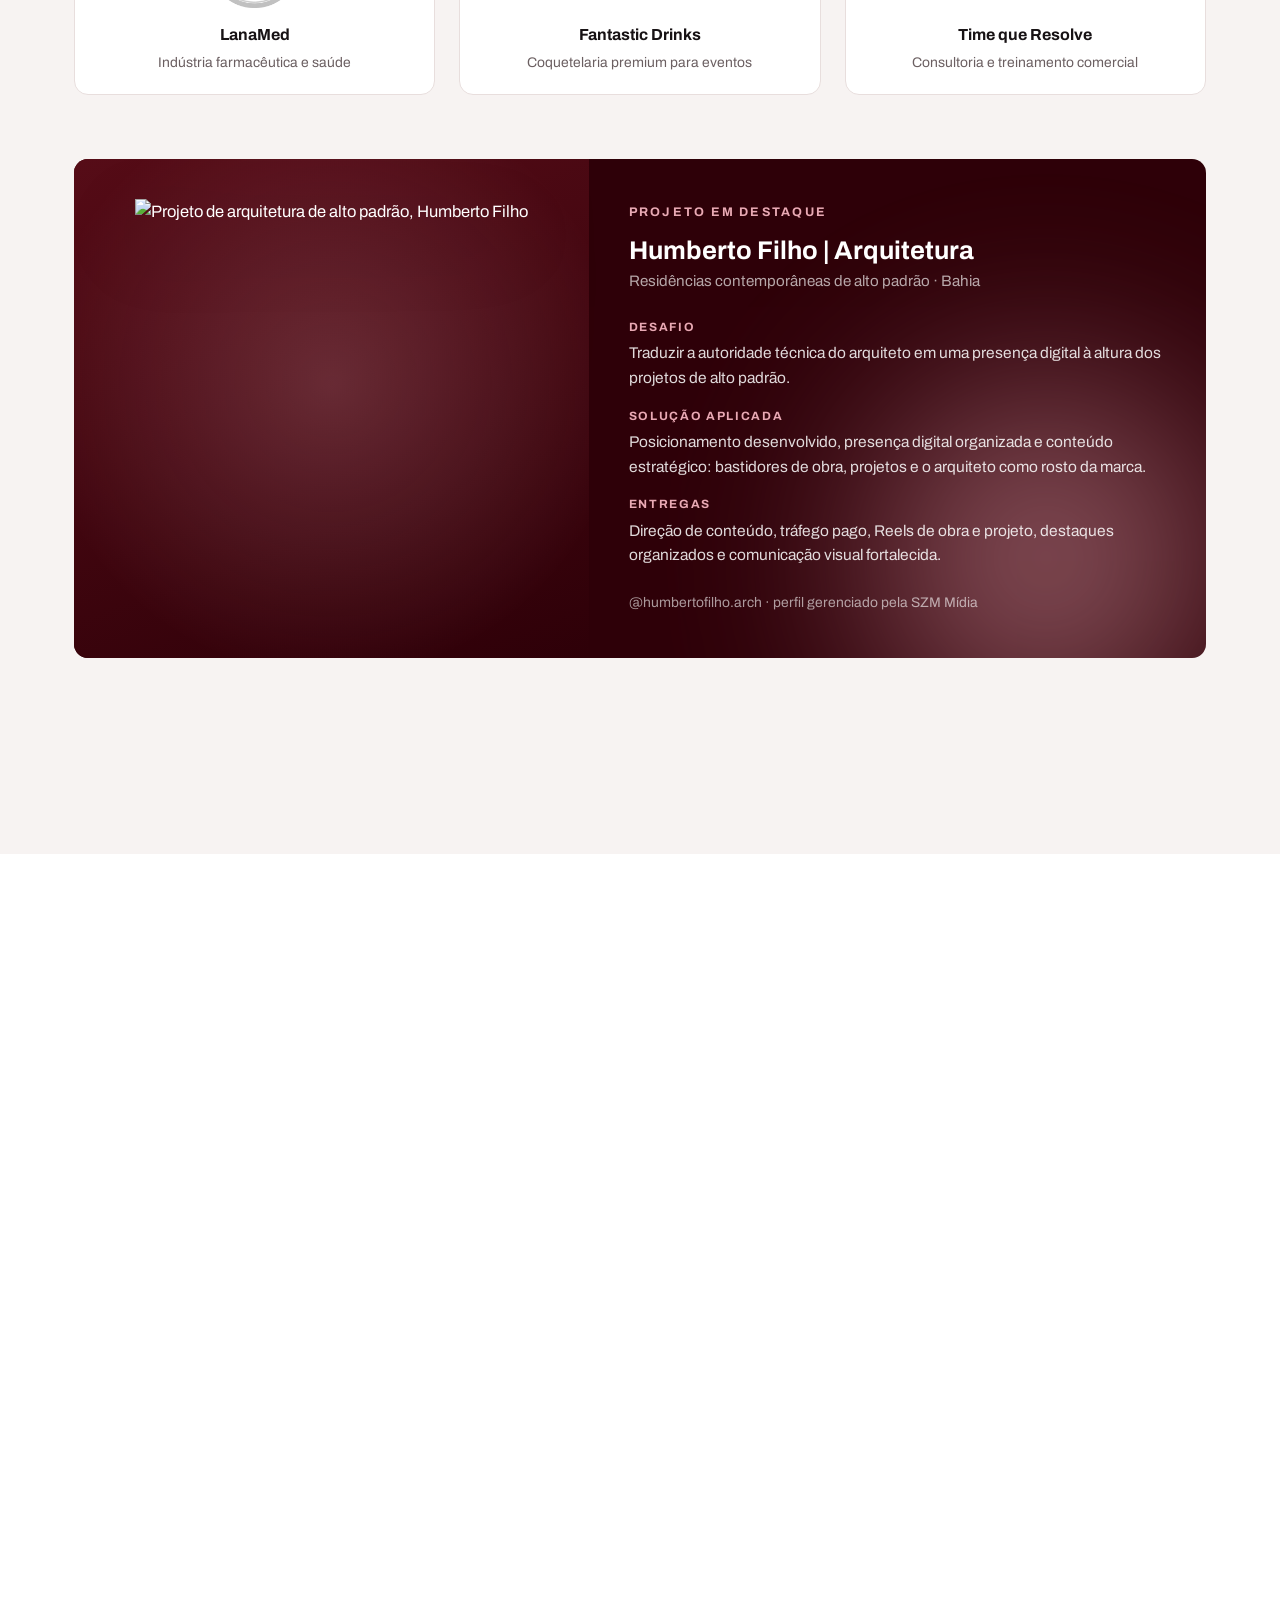
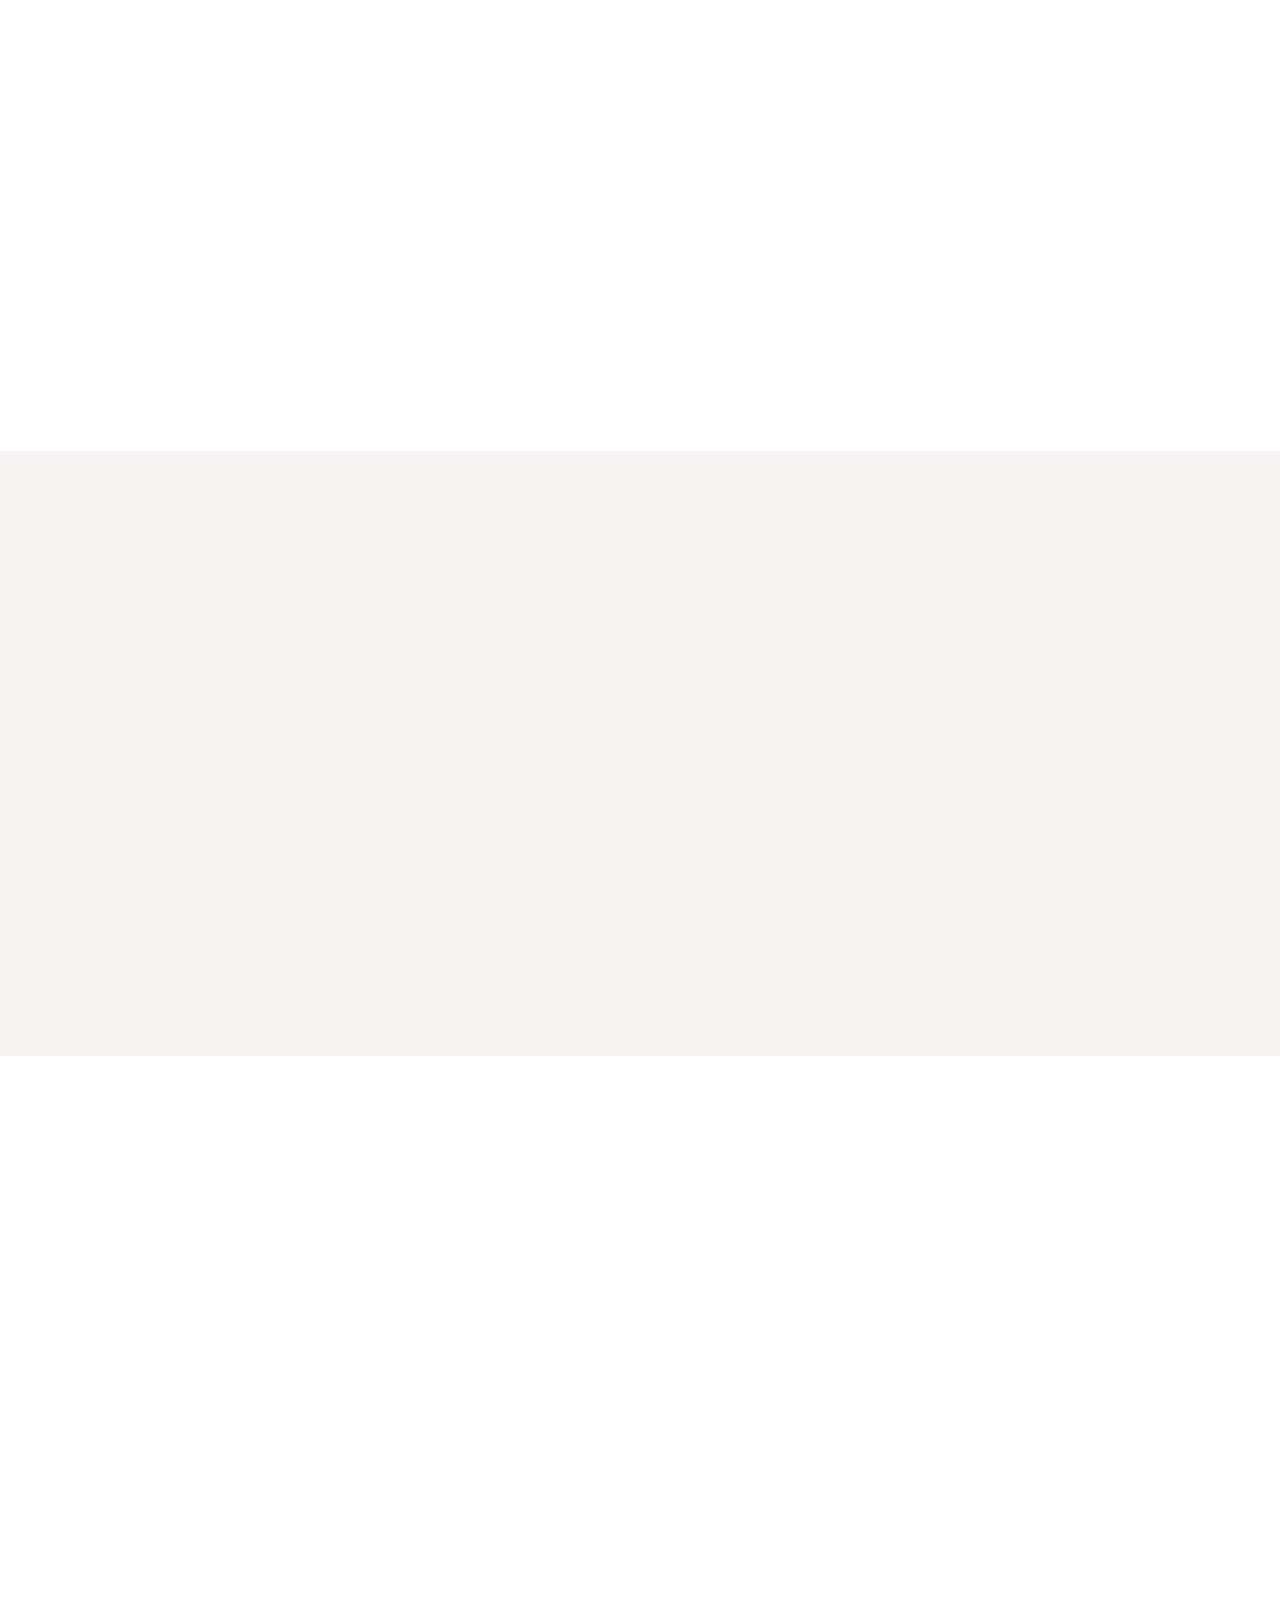
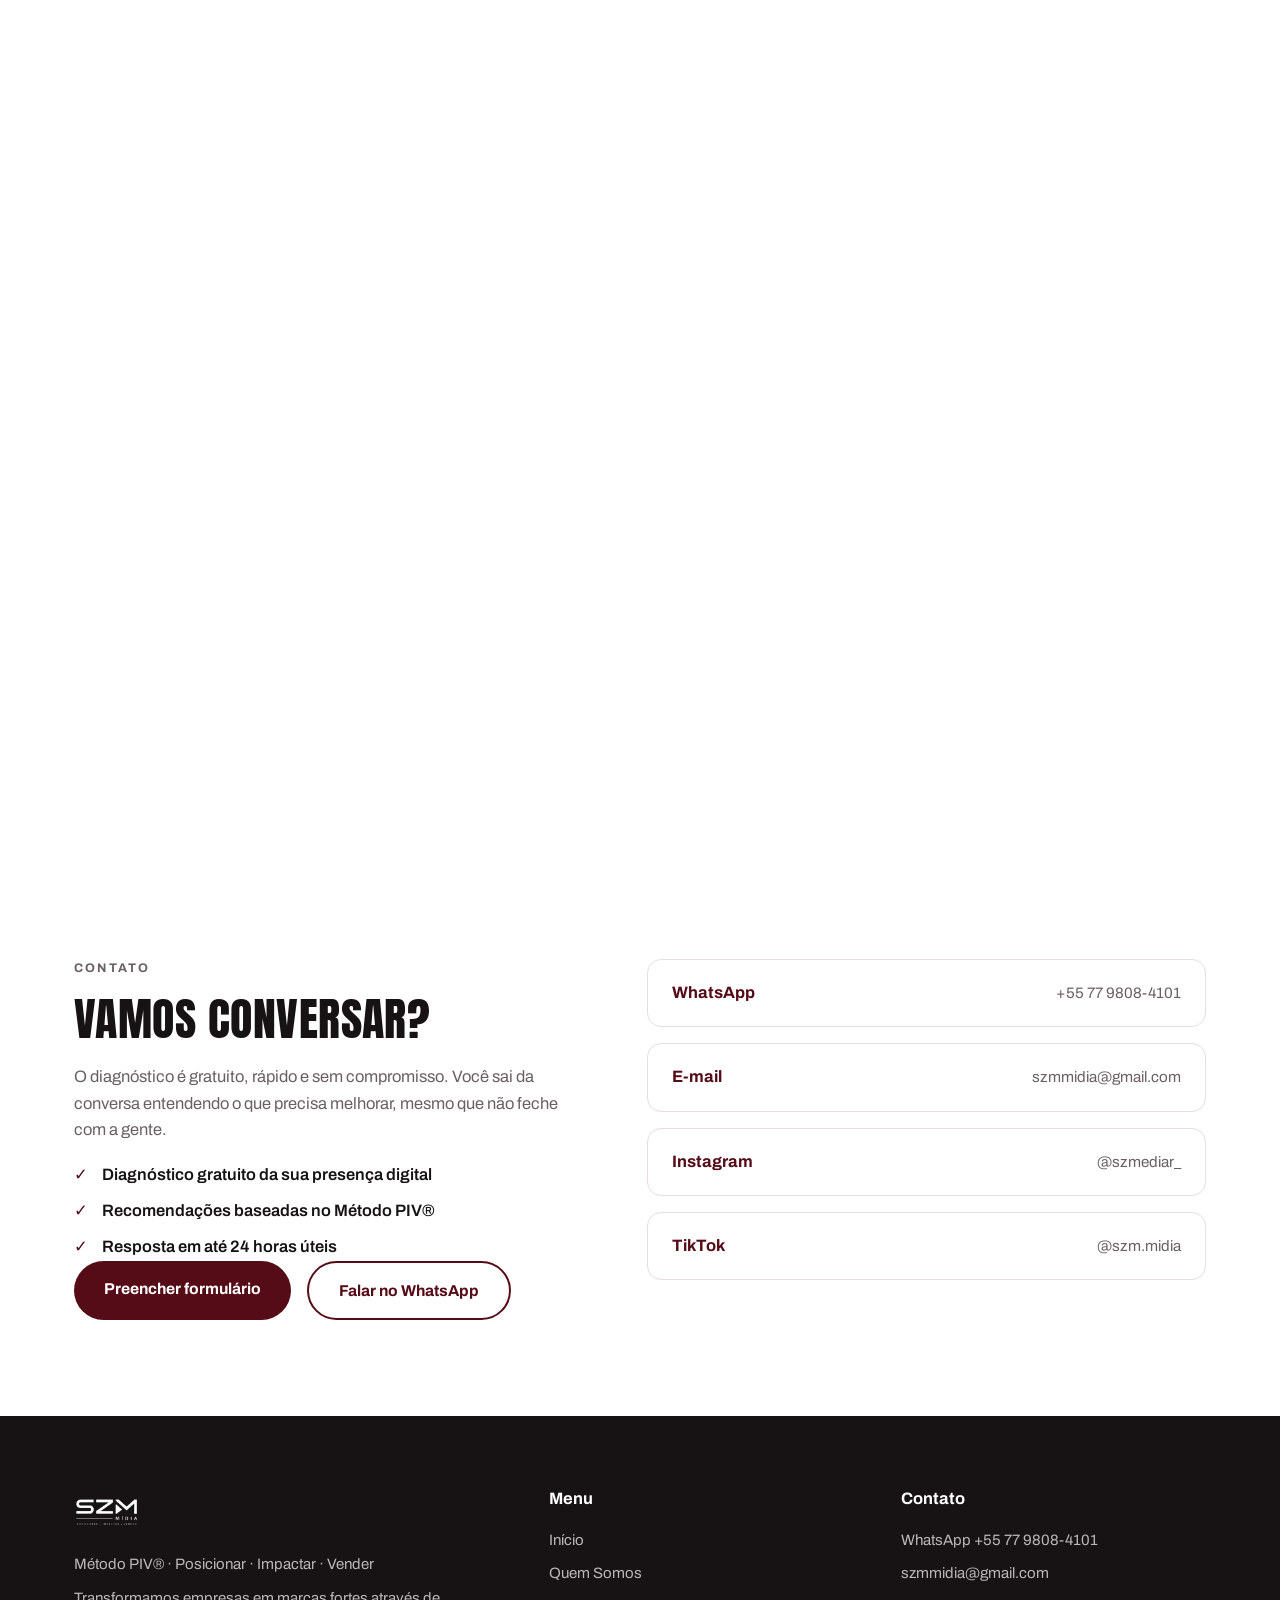
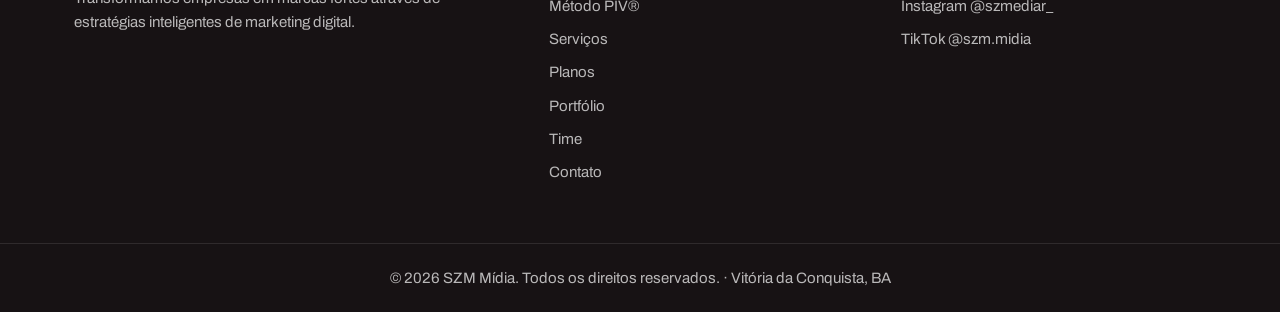
==== commit f50bed5f: "Add files via upload" ====
--- a/index.html
+++ b/index.html
@@ -565,9 +565,9 @@
       <div class="team-grid">
         <article class="member reveal">
           <div class="member__photo"><img src="img/regisousa.png" alt="Regi Souza - TRS" onerror="imgFallback(this,'avatar','RS')" /></div>
-          <h4>Regi Souza</h4>
+          <h4>Regi Souza - TRS</h4>
           <p class="member__role">Diretor Estratégico e de Gestão</p>
-          <p>À frente da SZM Mídia e da TRS, conduz a estratégia e a gestão de cada operação, transformando planejamento em resultado comercial concreto para as marcas atendidas.</p>
+          <p>À frente da SZM Mídia e da TRS, conduz a estSratégia e a gestão de cada operação, transformando planejamento em resultado comercial concreto para as marcas atendidas.</p>
         </article>
         <article class="member reveal">
           <div class="member__photo"><img src="img/otavio.png" alt="Otávio Souza" onerror="imgFallback(this,'avatar','OS')" /></div>
